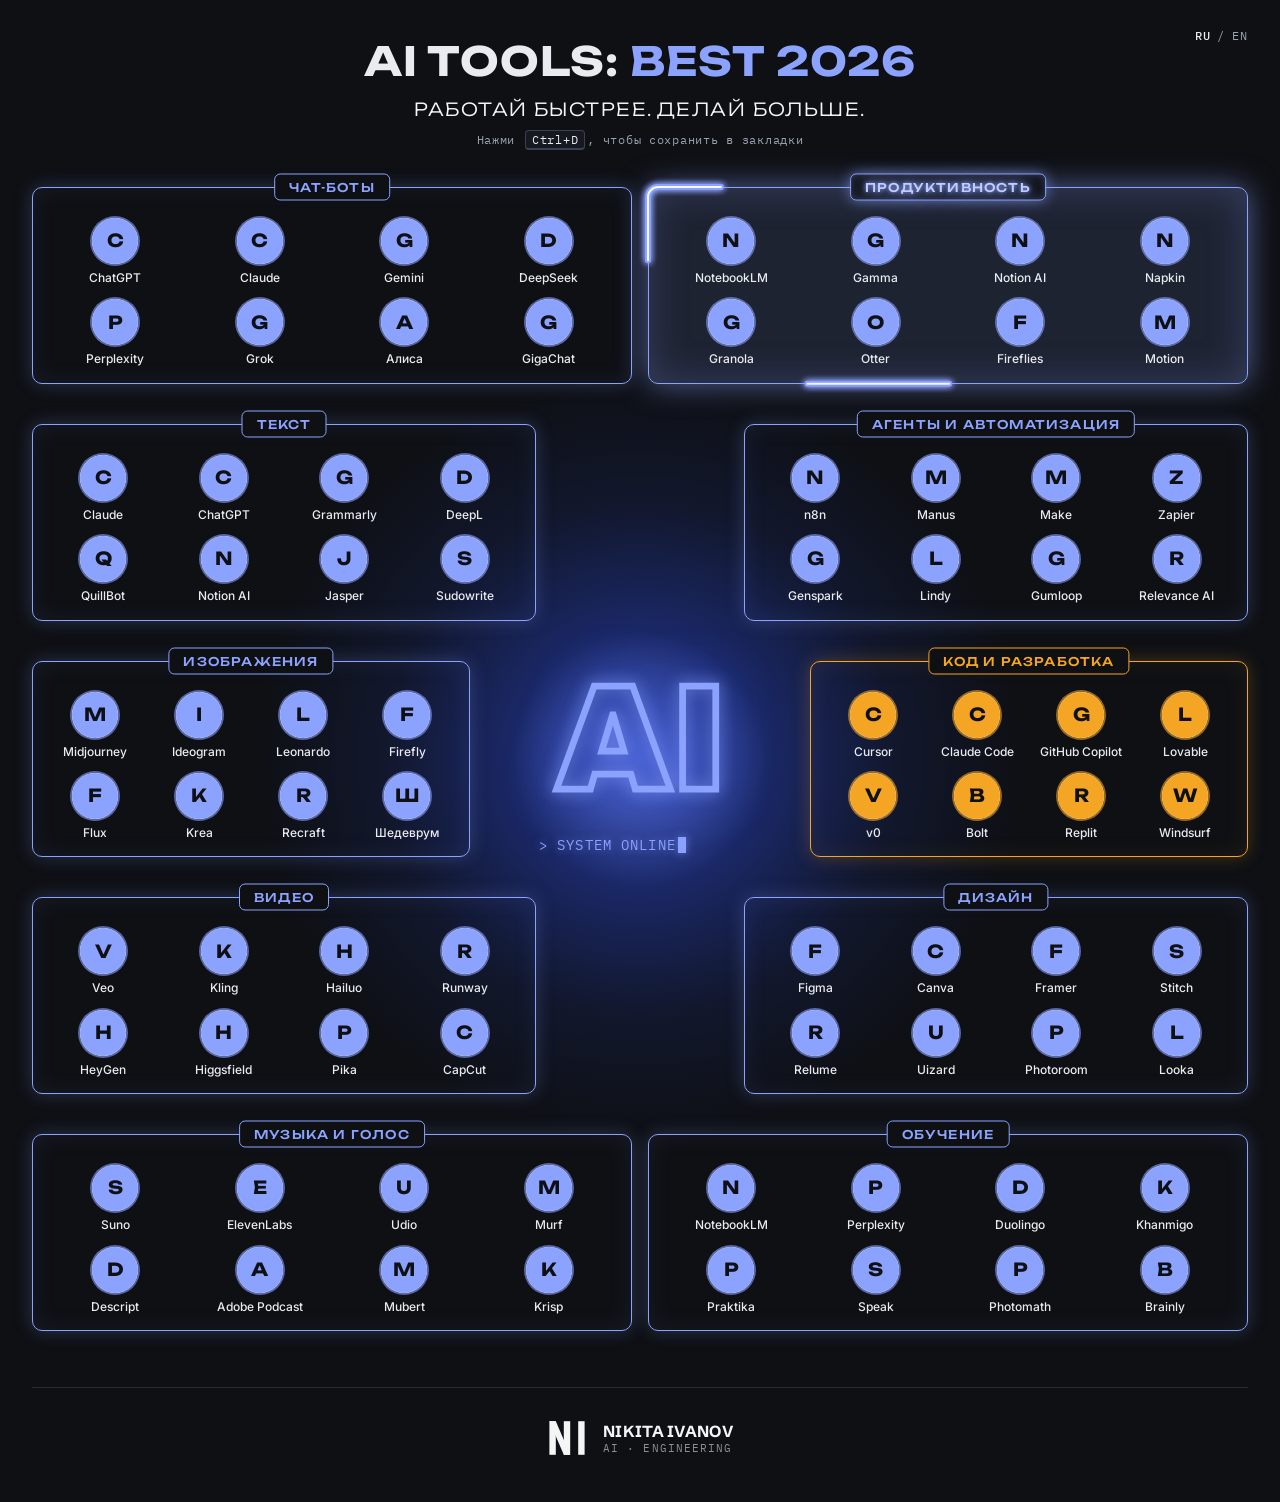
==== index.html @ adac9da3 "first commit" ====
<!doctype html>
<!-- Сгенерировано scripts/build.mjs из tools.js — правки вносить туда, затем: node scripts/build.mjs -->
<html lang="ru">
<head>
  <meta charset="utf-8">
  <meta name="viewport" content="width=device-width, initial-scale=1, viewport-fit=cover">
  <title>AI Tools: Best 2026 — лучшие нейросети по категориям</title>
  <meta name="description" content="Работай быстрее. Делай больше. Лучшие ИИ-сервисы 2026 в 10 категориях — от чат-ботов до генерации видео и кода.">
  <meta name="robots" content="index, follow, max-image-preview:large">
  <meta name="author" content="Nikita Ivanov">
  <meta name="theme-color" content="#0E1014">
  <link rel="canonical" href="https://tools.nikitaivanov.dev/">
  <link rel="alternate" hreflang="ru" href="https://tools.nikitaivanov.dev/">
  <link rel="alternate" hreflang="en" href="https://tools.nikitaivanov.dev/en/">
  <link rel="alternate" hreflang="x-default" href="https://tools.nikitaivanov.dev/">

  <meta property="og:type" content="website">
  <meta property="og:site_name" content="AI Tools">
  <meta property="og:title" content="AI Tools: Best 2026 — лучшие нейросети по категориям">
  <meta property="og:description" content="Работай быстрее. Делай больше. Лучшие ИИ-сервисы 2026 в 10 категориях — от чат-ботов до генерации видео и кода.">
  <meta property="og:url" content="https://tools.nikitaivanov.dev/">
  <meta property="og:locale" content="ru_RU">
  <meta property="og:locale:alternate" content="en_US">
  <meta property="og:image" content="https://tools.nikitaivanov.dev/assets/og-ru.png">
  <meta property="og:image:secure_url" content="https://tools.nikitaivanov.dev/assets/og-ru.png">
  <meta property="og:image:type" content="image/png">
  <meta property="og:image:width" content="1200">
  <meta property="og:image:height" content="630">
  <meta property="og:image:alt" content="AI TOOLS: BEST 2026 — работай быстрее, делай больше">
  <meta name="twitter:card" content="summary_large_image">
  <meta name="twitter:title" content="AI Tools: Best 2026 — лучшие нейросети по категориям">
  <meta name="twitter:description" content="Работай быстрее. Делай больше. Лучшие ИИ-сервисы 2026 в 10 категориях — от чат-ботов до генерации видео и кода.">
  <meta name="twitter:image" content="https://tools.nikitaivanov.dev/assets/og-ru.png">
  <meta name="twitter:image:alt" content="AI TOOLS: BEST 2026 — работай быстрее, делай больше">

  <link rel="icon" href="favicon.ico" sizes="48x48">
  <link rel="icon" type="image/svg+xml" href="assets/favicon-32.svg">
  <link rel="icon" type="image/png" sizes="120x120" href="assets/icon-120.png">
  <link rel="apple-touch-icon" href="assets/apple-touch-icon.png">
  <link rel="preconnect" href="https://fonts.googleapis.com">
  <link rel="preconnect" href="https://fonts.gstatic.com" crossorigin>
  <link rel="preconnect" href="https://www.google.com">
  <link rel="stylesheet" href="https://fonts.googleapis.com/css2?family=Archivo+Black&family=Unbounded:wght@300;500;700&family=Inter:wght@400;500;600&family=IBM+Plex+Mono:wght@400;500&family=Schibsted+Grotesk:wght@700&display=swap">
  <link rel="stylesheet" href="styles.css">
  <script type="application/ld+json">{"@context":"https://schema.org","@graph":[{"@type":"WebSite","@id":"https://tools.nikitaivanov.dev/#website","url":"https://tools.nikitaivanov.dev/","name":"AI Tools: Best 2026","inLanguage":["ru","en"],"author":{"@type":"Person","name":"Nikita Ivanov","jobTitle":"AI Engineering"}},{"@type":"CollectionPage","@id":"https://tools.nikitaivanov.dev/#page","url":"https://tools.nikitaivanov.dev/","name":"AI Tools: Best 2026 — лучшие нейросети по категориям","description":"Работай быстрее. Делай больше. Лучшие ИИ-сервисы 2026 в 10 категориях — от чат-ботов до генерации видео и кода.","inLanguage":"ru","isPartOf":{"@id":"https://tools.nikitaivanov.dev/#website"},"author":{"@type":"Person","name":"Nikita Ivanov","jobTitle":"AI Engineering"},"dateModified":"2026-10-23","image":"https://tools.nikitaivanov.dev/assets/og-ru.png","mainEntity":{"@type":"ItemList","numberOfItems":80,"itemListElement":[{"@type":"ListItem","position":1,"name":"ChatGPT","url":"https://chatgpt.com","description":"Чат-боты: Универсальный ассистент OpenAI"},{"@type":"ListItem","position":2,"name":"Claude","url":"https://claude.ai","description":"Чат-боты: Ассистент Anthropic для текста и кода"},{"@type":"ListItem","position":3,"name":"Gemini","url":"https://gemini.google.com","description":"Чат-боты: Ассистент Google"},{"@type":"ListItem","position":4,"name":"DeepSeek","url":"https://chat.deepseek.com","description":"Чат-боты: Бесплатная модель с рассуждениями"},{"@type":"ListItem","position":5,"name":"Perplexity","url":"https://www.perplexity.ai","description":"Чат-боты: Поиск с ответами и источниками"},{"@type":"ListItem","position":6,"name":"Grok","url":"https://grok.com","description":"Чат-боты: Ассистент xAI"},{"@type":"ListItem","position":7,"name":"Алиса","url":"https://alice.yandex.ru","description":"Чат-боты: Ассистент Яндекса"},{"@type":"ListItem","position":8,"name":"GigaChat","url":"https://giga.chat","description":"Чат-боты: Ассистент Сбера"},{"@type":"ListItem","position":9,"name":"Claude","url":"https://claude.ai","description":"Текст: Длинные тексты и редактура"},{"@type":"ListItem","position":10,"name":"ChatGPT","url":"https://chatgpt.com","description":"Текст: Черновики, письма, идеи"},{"@type":"ListItem","position":11,"name":"Grammarly","url":"https://www.grammarly.com","description":"Текст: Проверка английского текста"},{"@type":"ListItem","position":12,"name":"DeepL","url":"https://www.deepl.com","description":"Текст: Точный перевод и редактор"},{"@type":"ListItem","position":13,"name":"QuillBot","url":"https://quillbot.com","description":"Текст: Перефразирование и пересказ"},{"@type":"ListItem","position":14,"name":"Notion AI","url":"https://www.notion.com","description":"Текст: ИИ внутри заметок и баз знаний"},{"@type":"ListItem","position":15,"name":"Jasper","url":"https://www.jasper.ai","description":"Текст: Маркетинговые тексты в голосе бренда"},{"@type":"ListItem","position":16,"name":"Sudowrite","url":"https://www.sudowrite.com","description":"Текст: Помощник для художественной прозы"},{"@type":"ListItem","position":17,"name":"Midjourney","url":"https://www.midjourney.com","description":"Изображения: Художественная генерация изображений"},{"@type":"ListItem","position":18,"name":"Ideogram","url":"https://ideogram.ai","description":"Изображения: Картинки с аккуратным текстом"},{"@type":"ListItem","position":19,"name":"Leonardo","url":"https://leonardo.ai","description":"Изображения: Арт и игровые ассеты"},{"@type":"ListItem","position":20,"name":"Firefly","url":"https://firefly.adobe.com","description":"Изображения: Генерация от Adobe"},{"@type":"ListItem","position":21,"name":"Flux","url":"https://bfl.ai","description":"Изображения: Модели Black Forest Labs"},{"@type":"ListItem","position":22,"name":"Krea","url":"https://www.krea.ai","description":"Изображения: Генерация в реальном времени"},{"@type":"ListItem","position":23,"name":"Recraft","url":"https://www.recraft.ai","description":"Изображения: Векторы, иконки, иллюстрации"},{"@type":"ListItem","position":24,"name":"Шедеврум","url":"https://shedevrum.ai","description":"Изображения: Картинки и видео от Яндекса"},{"@type":"ListItem","position":25,"name":"Veo","url":"https://labs.google/flow","description":"Видео: Видео со звуком от Google"},{"@type":"ListItem","position":26,"name":"Kling","url":"https://klingai.com","description":"Видео: Реалистичное видео"},{"@type":"ListItem","position":27,"name":"Hailuo","url":"https://hailuoai.video","description":"Видео: Видео по тексту и фото от MiniMax"},{"@type":"ListItem","position":28,"name":"Runway","url":"https://runwayml.com","description":"Видео: Генерация и монтаж видео"},{"@type":"ListItem","position":29,"name":"HeyGen","url":"https://www.heygen.com","description":"Видео: Видео с цифровыми аватарами"},{"@type":"ListItem","position":30,"name":"Higgsfield","url":"https://higgsfield.ai","description":"Видео: Кинематографичное видео с эффектами камеры"},{"@type":"ListItem","position":31,"name":"Pika","url":"https://pika.art","description":"Видео: Короткие ролики и эффекты"},{"@type":"ListItem","position":32,"name":"CapCut","url":"https://www.capcut.com","description":"Видео: Монтаж для соцсетей с ИИ"},{"@type":"ListItem","position":33,"name":"Suno","url":"https://suno.com","description":"Музыка и голос: Песни по описанию"},{"@type":"ListItem","position":34,"name":"ElevenLabs","url":"https://elevenlabs.io","description":"Музыка и голос: Синтез и клонирование голоса"},{"@type":"ListItem","position":35,"name":"Udio","url":"https://www.udio.com","description":"Музыка и голос: Генерация музыки"},{"@type":"ListItem","position":36,"name":"Murf","url":"https://murf.ai","description":"Музыка и голос: Озвучка текста студийными голосами"},{"@type":"ListItem","position":37,"name":"Descript","url":"https://www.descript.com","description":"Музыка и голос: Монтаж подкастов через текст"},{"@type":"ListItem","position":38,"name":"Adobe Podcast","url":"https://podcast.adobe.com","description":"Музыка и голос: Студийный звук из любой записи"},{"@type":"ListItem","position":39,"name":"Mubert","url":"https://mubert.com","description":"Музыка и голос: Фоновая музыка без авторских прав"},{"@type":"ListItem","position":40,"name":"Krisp","url":"https://krisp.ai","description":"Музыка и голос: Шумоподавление на созвонах"},{"@type":"ListItem","position":41,"name":"NotebookLM","url":"https://notebooklm.google.com","description":"Продуктивность: Конспекты и подкасты по документам"},{"@type":"ListItem","position":42,"name":"Gamma","url":"https://gamma.app","description":"Продуктивность: Презентации за минуту"},{"@type":"ListItem","position":43,"name":"Notion AI","url":"https://www.notion.com","description":"Продуктивность: Заметки, задачи и базы знаний"},{"@type":"ListItem","position":44,"name":"Napkin","url":"https://www.napkin.ai","description":"Продуктивность: Схемы и инфографика из текста"},{"@type":"ListItem","position":45,"name":"Granola","url":"https://www.granola.ai","description":"Продуктивность: Умные заметки со встреч"},{"@type":"ListItem","position":46,"name":"Otter","url":"https://otter.ai","description":"Продуктивность: Расшифровка встреч"},{"@type":"ListItem","position":47,"name":"Fireflies","url":"https://fireflies.ai","description":"Продуктивность: Протоколы созвонов"},{"@type":"ListItem","position":48,"name":"Motion","url":"https://www.usemotion.com","description":"Продуктивность: Планировщик задач и календаря"},{"@type":"ListItem","position":49,"name":"n8n","url":"https://n8n.io","description":"Агенты и автоматизация: Автоматизации и ИИ-агенты"},{"@type":"ListItem","position":50,"name":"Manus","url":"https://manus.im","description":"Агенты и автоматизация: Автономный агент для задач"},{"@type":"ListItem","position":51,"name":"Make","url":"https://www.make.com","description":"Агенты и автоматизация: Визуальные сценарии интеграций"},{"@type":"ListItem","position":52,"name":"Zapier","url":"https://zapier.com","description":"Агенты и автоматизация: Связка тысяч сервисов"},{"@type":"ListItem","position":53,"name":"Genspark","url":"https://www.genspark.ai","description":"Агенты и автоматизация: Агент для поиска и документов"},{"@type":"ListItem","position":54,"name":"Lindy","url":"https://www.lindy.ai","description":"Агенты и автоматизация: ИИ-сотрудники для рутины"},{"@type":"ListItem","position":55,"name":"Gumloop","url":"https://www.gumloop.com","description":"Агенты и автоматизация: Конструктор ИИ-процессов"},{"@type":"ListItem","position":56,"name":"Relevance AI","url":"https://relevanceai.com","description":"Агенты и автоматизация: Команда агентов без кода"},{"@type":"ListItem","position":57,"name":"Cursor","url":"https://cursor.com","description":"Код и разработка: Редактор кода с ИИ"},{"@type":"ListItem","position":58,"name":"Claude Code","url":"https://www.claude.com/product/claude-code","description":"Код и разработка: Агент для кода в терминале"},{"@type":"ListItem","position":59,"name":"GitHub Copilot","url":"https://github.com/features/copilot","description":"Код и разработка: Автодополнение и агент в IDE"},{"@type":"ListItem","position":60,"name":"Lovable","url":"https://lovable.dev","description":"Код и разработка: Приложения по описанию"},{"@type":"ListItem","position":61,"name":"v0","url":"https://v0.app","description":"Код и разработка: Интерфейсы и сайты по промпту"},{"@type":"ListItem","position":62,"name":"Bolt","url":"https://bolt.new","description":"Код и разработка: Веб-приложения в браузере"},{"@type":"ListItem","position":63,"name":"Replit","url":"https://replit.com","description":"Код и разработка: Код и деплой в облаке"},{"@type":"ListItem","position":64,"name":"Windsurf","url":"https://windsurf.com","description":"Код и разработка: ИИ-среда разработки"},{"@type":"ListItem","position":65,"name":"Figma","url":"https://www.figma.com","description":"Дизайн: Интерфейсы с ИИ-функциями"},{"@type":"ListItem","position":66,"name":"Canva","url":"https://www.canva.com","description":"Дизайн: Дизайн для всех с ИИ"},{"@type":"ListItem","position":67,"name":"Framer","url":"https://www.framer.com","description":"Дизайн: Сайты без кода"},{"@type":"ListItem","position":68,"name":"Stitch","url":"https://stitch.withgoogle.com","description":"Дизайн: Макеты интерфейсов от Google"},{"@type":"ListItem","position":69,"name":"Relume","url":"https://www.relume.io","description":"Дизайн: Структура и вайрфреймы сайта"},{"@type":"ListItem","position":70,"name":"Uizard","url":"https://uizard.io","description":"Дизайн: Прототипы из эскизов"},{"@type":"ListItem","position":71,"name":"Photoroom","url":"https://www.photoroom.com","description":"Дизайн: Удаление фона и фото товаров"},{"@type":"ListItem","position":72,"name":"Looka","url":"https://looka.com","description":"Дизайн: Логотип и брендинг"},{"@type":"ListItem","position":73,"name":"NotebookLM","url":"https://notebooklm.google.com","description":"Обучение: Учись по своим материалам"},{"@type":"ListItem","position":74,"name":"Perplexity","url":"https://www.perplexity.ai","description":"Обучение: Разобраться в теме с источниками"},{"@type":"ListItem","position":75,"name":"Duolingo","url":"https://www.duolingo.com","description":"Обучение: Языки с ИИ-диалогами"},{"@type":"ListItem","position":76,"name":"Khanmigo","url":"https://www.khanmigo.ai","description":"Обучение: ИИ-репетитор Khan Academy"},{"@type":"ListItem","position":77,"name":"Praktika","url":"https://praktika.ai","description":"Обучение: Английский с ИИ-аватаром"},{"@type":"ListItem","position":78,"name":"Speak","url":"https://www.speak.com","description":"Обучение: Разговорная практика языка"},{"@type":"ListItem","position":79,"name":"Photomath","url":"https://photomath.com","description":"Обучение: Решение задач по фото"},{"@type":"ListItem","position":80,"name":"Brainly","url":"https://brainly.com","description":"Обучение: Помощь с домашними заданиями"}]}}]}</script>
</head>
<body>
  <div class="page">
    <nav class="lang" aria-label="Language"><a aria-current="true">RU</a><span aria-hidden="true">/</span><a href="en/" hreflang="en" lang="en">EN</a></nav>

    <header class="header">
      <h1>AI TOOLS: <span class="acc">BEST 2026</span></h1>
      <p class="tagline">Работай быстрее. Делай больше.</p>
      <p class="bookmark">Нажми <kbd id="bm-key">⌘D</kbd>, чтобы сохранить в закладки</p>
    </header>

    <main class="layout" id="layout">
      <section class="sec l" data-row="1" style="grid-row:1" aria-labelledby="sec-chat">
        <h2 class="tab" id="sec-chat">Чат-боты</h2>
        <div class="band"><ul class="icons">
          <li><a class="tool" href="https://chatgpt.com" target="_blank" rel="noopener" data-desc="Универсальный ассистент OpenAI" data-free="базовая модель, лимиты на файлы и картинки" data-plan="Go" data-paid="от $8/мес · больше картинок, файлов и памяти">
            <span class="ico"><img src="https://www.google.com/s2/favicons?domain=chatgpt.com&amp;sz=128" alt="" width="28" height="28" referrerpolicy="no-referrer" data-logo="ok"></span>
            <span class="name">ChatGPT</span><span class="sr-only"> — Универсальный ассистент OpenAI. Бесплатно: базовая модель, лимиты на файлы и картинки. Go: от $8/мес · больше картинок, файлов и памяти</span>
          </a></li>
          <li><a class="tool" href="https://claude.ai" target="_blank" rel="noopener" data-desc="Ассистент Anthropic для текста и кода" data-free="лимит сообщений, обновляется каждые 5 часов" data-plan="Pro" data-paid="от $20/мес · в 5+ раз больше сообщений">
            <span class="ico"><img src="https://www.google.com/s2/favicons?domain=claude.ai&amp;sz=128" alt="" width="28" height="28" referrerpolicy="no-referrer" data-logo="ok"></span>
            <span class="name">Claude</span><span class="sr-only"> — Ассистент Anthropic для текста и кода. Бесплатно: лимит сообщений, обновляется каждые 5 часов. Pro: от $20/мес · в 5+ раз больше сообщений</span>
          </a></li>
          <li><a class="tool" href="https://gemini.google.com" target="_blank" rel="noopener" data-desc="Ассистент Google" data-free="базовый лимит, обновляется каждые 5 часов" data-plan="Google AI Plus" data-paid="от $4.99/мес · в 2 раза больше лимитов, генерация видео">
            <span class="ico"><img src="https://www.google.com/s2/favicons?domain=gemini.google.com&amp;sz=128" alt="" width="28" height="28" referrerpolicy="no-referrer" data-logo="ok"></span>
            <span class="name">Gemini</span><span class="sr-only"> — Ассистент Google. Бесплатно: базовый лимит, обновляется каждые 5 часов. Google AI Plus: от $4.99/мес · в 2 раза больше лимитов, генерация видео</span>
          </a></li>
          <li><a class="tool" href="https://chat.deepseek.com" target="_blank" rel="noopener" data-desc="Бесплатная модель с рассуждениями" data-free="без ограничений, в часы пик возможны задержки" data-plan="Платно" data-paid="подписки нет">
            <span class="ico"><img src="https://www.google.com/s2/favicons?domain=chat.deepseek.com&amp;sz=128" alt="" width="28" height="28" referrerpolicy="no-referrer" data-logo="ok"></span>
            <span class="name">DeepSeek</span><span class="sr-only"> — Бесплатная модель с рассуждениями. Бесплатно: без ограничений, в часы пик возможны задержки. Платно: подписки нет</span>
          </a></li>
          <li><a class="tool" href="https://www.perplexity.ai" target="_blank" rel="noopener" data-desc="Поиск с ответами и источниками" data-free="~3 Pro-поиска в день, обычный поиск без ограничений" data-plan="Pro" data-paid="от $20/мес · сотни Pro-поисков, Deep Research">
            <span class="ico"><img src="https://www.google.com/s2/favicons?domain=www.perplexity.ai&amp;sz=128" alt="" width="28" height="28" referrerpolicy="no-referrer" data-logo="ok"></span>
            <span class="name">Perplexity</span><span class="sr-only"> — Поиск с ответами и источниками. Бесплатно: ~3 Pro-поиска в день, обычный поиск без ограничений. Pro: от $20/мес · сотни Pro-поисков, Deep Research</span>
          </a></li>
          <li><a class="tool" href="https://grok.com" target="_blank" rel="noopener" data-desc="Ассистент xAI" data-free="ограниченное число запросов" data-plan="SuperGrok" data-paid="от $30/мес · все модели, картинки, голос">
            <span class="ico"><img src="https://www.google.com/s2/favicons?domain=grok.com&amp;sz=128" alt="" width="28" height="28" referrerpolicy="no-referrer" data-logo="ok"></span>
            <span class="name">Grok</span><span class="sr-only"> — Ассистент xAI. Бесплатно: ограниченное число запросов. SuperGrok: от $30/мес · все модели, картинки, голос</span>
          </a></li>
          <li><a class="tool" href="https://alice.yandex.ru" target="_blank" rel="noopener" data-desc="Ассистент Яндекса" data-free="чат, картинки и файлы с мягкими лимитами" data-plan="Алиса Плюс" data-paid="от 199 ₽/мес · опция к Яндекс Плюсу: картинки без водяных знаков, больше «Исследований»">
            <span class="ico"><img src="https://www.google.com/s2/favicons?domain=alice.yandex.ru&amp;sz=128" alt="" width="28" height="28" referrerpolicy="no-referrer" data-logo="ok"></span>
            <span class="name">Алиса</span><span class="sr-only"> — Ассистент Яндекса. Бесплатно: чат, картинки и файлы с мягкими лимитами. Алиса Плюс: от 199 ₽/мес · опция к Яндекс Плюсу: картинки без водяных знаков, больше «Исследований»</span>
          </a></li>
          <li><a class="tool" href="https://giga.chat" target="_blank" rel="noopener" data-desc="Ассистент Сбера" data-free="чат без подписки" data-plan="Платно" data-paid="подписки нет, платно только API">
            <span class="ico"><img src="https://www.google.com/s2/favicons?domain=giga.chat&amp;sz=128" alt="" width="28" height="28" referrerpolicy="no-referrer" data-logo="ok"></span>
            <span class="name">GigaChat</span><span class="sr-only"> — Ассистент Сбера. Бесплатно: чат без подписки. Платно: подписки нет, платно только API</span>
          </a></li>
        </ul></div>
      </section>
      <section class="sec l" data-row="2" style="grid-row:2" aria-labelledby="sec-writing">
        <h2 class="tab" id="sec-writing">Текст</h2>
        <div class="band"><ul class="icons">
          <li><a class="tool" href="https://claude.ai" target="_blank" rel="noopener" data-desc="Длинные тексты и редактура" data-free="лимит сообщений, обновляется каждые 5 часов" data-plan="Pro" data-paid="от $20/мес · в 5+ раз больше сообщений">
            <span class="ico"><img src="https://www.google.com/s2/favicons?domain=claude.ai&amp;sz=128" alt="" width="28" height="28" referrerpolicy="no-referrer" data-logo="ok"></span>
            <span class="name">Claude</span><span class="sr-only"> — Длинные тексты и редактура. Бесплатно: лимит сообщений, обновляется каждые 5 часов. Pro: от $20/мес · в 5+ раз больше сообщений</span>
          </a></li>
          <li><a class="tool" href="https://chatgpt.com" target="_blank" rel="noopener" data-desc="Черновики, письма, идеи" data-free="базовая модель, лимиты на файлы и картинки" data-plan="Go" data-paid="от $8/мес · больше картинок, файлов и памяти">
            <span class="ico"><img src="https://www.google.com/s2/favicons?domain=chatgpt.com&amp;sz=128" alt="" width="28" height="28" referrerpolicy="no-referrer" data-logo="ok"></span>
            <span class="name">ChatGPT</span><span class="sr-only"> — Черновики, письма, идеи. Бесплатно: базовая модель, лимиты на файлы и картинки. Go: от $8/мес · больше картинок, файлов и памяти</span>
          </a></li>
          <li><a class="tool" href="https://www.grammarly.com" target="_blank" rel="noopener" data-desc="Проверка английского текста" data-free="проверка орфографии и грамматики, 100 ИИ-запросов в месяц" data-plan="Pro" data-paid="от $30/мес · 2 000 ИИ-запросов в месяц, переписывание, тон, плагиат">
            <span class="ico"><img src="https://www.google.com/s2/favicons?domain=www.grammarly.com&amp;sz=128" alt="" width="28" height="28" referrerpolicy="no-referrer" data-logo="ok"></span>
            <span class="name">Grammarly</span><span class="sr-only"> — Проверка английского текста. Бесплатно: проверка орфографии и грамматики, 100 ИИ-запросов в месяц. Pro: от $30/мес · 2 000 ИИ-запросов в месяц, переписывание, тон, плагиат</span>
          </a></li>
          <li><a class="tool" href="https://www.deepl.com" target="_blank" rel="noopener" data-desc="Точный перевод и редактор" data-free="50 000 символов в месяц и 1 файл в месяц" data-plan="Individual" data-paid="от €8.99/мес · 300 000 символов в месяц, 3 файла до 30 МБ">
            <span class="ico"><img src="https://www.google.com/s2/favicons?domain=www.deepl.com&amp;sz=128" alt="" width="28" height="28" referrerpolicy="no-referrer" data-logo="ok"></span>
            <span class="name">DeepL</span><span class="sr-only"> — Точный перевод и редактор. Бесплатно: 50 000 символов в месяц и 1 файл в месяц. Individual: от €8.99/мес · 300 000 символов в месяц, 3 файла до 30 МБ</span>
          </a></li>
          <li><a class="tool" href="https://quillbot.com" target="_blank" rel="noopener" data-desc="Перефразирование и пересказ" data-free="перефраз до 125 слов за раз, 2 режима" data-plan="Premium" data-paid="от $19.95/мес · перефраз без лимита слов, все режимы, проверка на плагиат">
            <span class="ico"><img src="https://www.google.com/s2/favicons?domain=quillbot.com&amp;sz=128" alt="" width="28" height="28" referrerpolicy="no-referrer" data-logo="ok"></span>
            <span class="name">QuillBot</span><span class="sr-only"> — Перефразирование и пересказ. Бесплатно: перефраз до 125 слов за раз, 2 режима. Premium: от $19.95/мес · перефраз без лимита слов, все режимы, проверка на плагиат</span>
          </a></li>
          <li><a class="tool" href="https://www.notion.com" target="_blank" rel="noopener" data-desc="ИИ внутри заметок и баз знаний" data-free="ограниченная пробная версия Notion AI" data-plan="Business" data-paid="от $24/мес · полный Notion AI: агент, заметки встреч, поиск">
            <span class="ico"><img src="https://www.google.com/s2/favicons?domain=www.notion.com&amp;sz=128" alt="" width="28" height="28" referrerpolicy="no-referrer" data-logo="ok"></span>
            <span class="name">Notion AI</span><span class="sr-only"> — ИИ внутри заметок и баз знаний. Бесплатно: ограниченная пробная версия Notion AI. Business: от $24/мес · полный Notion AI: агент, заметки встреч, поиск</span>
          </a></li>
          <li><a class="tool" href="https://www.jasper.ai" target="_blank" rel="noopener" data-desc="Маркетинговые тексты в голосе бренда" data-free="пробный период 7 дней" data-plan="Pro" data-paid="от $69/мес · 1 место, 2 голоса бренда, 3 аудитории">
            <span class="ico"><img src="https://www.google.com/s2/favicons?domain=www.jasper.ai&amp;sz=128" alt="" width="28" height="28" referrerpolicy="no-referrer" data-logo="ok"></span>
            <span class="name">Jasper</span><span class="sr-only"> — Маркетинговые тексты в голосе бренда. Бесплатно: пробный период 7 дней. Pro: от $69/мес · 1 место, 2 голоса бренда, 3 аудитории</span>
          </a></li>
          <li><a class="tool" href="https://www.sudowrite.com" target="_blank" rel="noopener" data-desc="Помощник для художественной прозы" data-free="пробный период с ограниченными кредитами, без карты" data-plan="Hobby &amp; Student" data-paid="от $19/мес · 225 000 кредитов в месяц">
            <span class="ico"><img src="https://www.google.com/s2/favicons?domain=www.sudowrite.com&amp;sz=128" alt="" width="28" height="28" referrerpolicy="no-referrer" data-logo="ok"></span>
            <span class="name">Sudowrite</span><span class="sr-only"> — Помощник для художественной прозы. Бесплатно: пробный период с ограниченными кредитами, без карты. Hobby &amp; Student: от $19/мес · 225 000 кредитов в месяц</span>
          </a></li>
        </ul></div>
      </section>
      <section class="sec l" data-row="3" style="grid-row:3" aria-labelledby="sec-images">
        <h2 class="tab" id="sec-images">Изображения</h2>
        <div class="band"><ul class="icons">
          <li><a class="tool" href="https://www.midjourney.com" target="_blank" rel="noopener" data-desc="Художественная генерация изображений" data-free="нет" data-plan="Basic" data-paid="от $10/мес · ~3,3 часа быстрой генерации (~200 картинок) в месяц">
            <span class="ico"><img src="https://www.google.com/s2/favicons?domain=www.midjourney.com&amp;sz=128" alt="" width="28" height="28" referrerpolicy="no-referrer" data-logo="ok"></span>
            <span class="name">Midjourney</span><span class="sr-only"> — Художественная генерация изображений. Бесплатно: нет. Basic: от $10/мес · ~3,3 часа быстрой генерации (~200 картинок) в месяц</span>
          </a></li>
          <li><a class="tool" href="https://ideogram.ai" target="_blank" rel="noopener" data-desc="Картинки с аккуратным текстом" data-free="10 медленных кредитов в неделю, картинки публичные" data-plan="Plus" data-paid="от $20/мес · 1 000 приоритетных кредитов в месяц">
            <span class="ico"><img src="https://www.google.com/s2/favicons?domain=ideogram.ai&amp;sz=128" alt="" width="28" height="28" referrerpolicy="no-referrer" data-logo="ok"></span>
            <span class="name">Ideogram</span><span class="sr-only"> — Картинки с аккуратным текстом. Бесплатно: 10 медленных кредитов в неделю, картинки публичные. Plus: от $20/мес · 1 000 приоритетных кредитов в месяц</span>
          </a></li>
          <li><a class="tool" href="https://leonardo.ai" target="_blank" rel="noopener" data-desc="Арт и игровые ассеты" data-free="150 токенов в день, без коммерческих прав" data-plan="Essential" data-paid="от $12/мес · 8 500 быстрых токенов в месяц, приватность">
            <span class="ico"><img src="https://www.google.com/s2/favicons?domain=leonardo.ai&amp;sz=128" alt="" width="28" height="28" referrerpolicy="no-referrer" data-logo="ok"></span>
            <span class="name">Leonardo</span><span class="sr-only"> — Арт и игровые ассеты. Бесплатно: 150 токенов в день, без коммерческих прав. Essential: от $12/мес · 8 500 быстрых токенов в месяц, приватность</span>
          </a></li>
          <li><a class="tool" href="https://firefly.adobe.com" target="_blank" rel="noopener" data-desc="Генерация от Adobe" data-free="ограниченные бесплатные генерации каждый день" data-plan="Firefly Standard" data-paid="от $9.99/мес · 2 000 генеративных кредитов в месяц">
            <span class="ico"><img src="https://www.google.com/s2/favicons?domain=firefly.adobe.com&amp;sz=128" alt="" width="28" height="28" referrerpolicy="no-referrer" data-logo="ok"></span>
            <span class="name">Firefly</span><span class="sr-only"> — Генерация от Adobe. Бесплатно: ограниченные бесплатные генерации каждый день. Firefly Standard: от $9.99/мес · 2 000 генеративных кредитов в месяц</span>
          </a></li>
          <li><a class="tool" href="https://bfl.ai" target="_blank" rel="noopener" data-desc="Модели Black Forest Labs" data-free="нет, бесплатных кредитов не заявлено" data-plan="Платно" data-paid="подписки нет, предоплата кредитами: 1 кредит = $0.01">
            <span class="ico"><img src="https://www.google.com/s2/favicons?domain=bfl.ai&amp;sz=128" alt="" width="28" height="28" referrerpolicy="no-referrer" data-logo="ok"></span>
            <span class="name">Flux</span><span class="sr-only"> — Модели Black Forest Labs. Бесплатно: нет, бесплатных кредитов не заявлено. Платно: подписки нет, предоплата кредитами: 1 кредит = $0.01</span>
          </a></li>
          <li><a class="tool" href="https://www.krea.ai" target="_blank" rel="noopener" data-desc="Генерация в реальном времени" data-free="100 вычислительных единиц в день" data-plan="Basic" data-paid="от $9/мес · 5 000 вычислительных единиц в месяц">
            <span class="ico"><img src="https://www.google.com/s2/favicons?domain=www.krea.ai&amp;sz=128" alt="" width="28" height="28" referrerpolicy="no-referrer" data-logo="ok"></span>
            <span class="name">Krea</span><span class="sr-only"> — Генерация в реальном времени. Бесплатно: 100 вычислительных единиц в день. Basic: от $9/мес · 5 000 вычислительных единиц в месяц</span>
          </a></li>
          <li><a class="tool" href="https://www.recraft.ai" target="_blank" rel="noopener" data-desc="Векторы, иконки, иллюстрации" data-free="ограниченные кредиты в день, картинки публичные" data-plan="Basic" data-paid="от $12/мес · 1 000 кредитов в месяц, коммерческие права">
            <span class="ico"><img src="https://www.google.com/s2/favicons?domain=www.recraft.ai&amp;sz=128" alt="" width="28" height="28" referrerpolicy="no-referrer" data-logo="ok"></span>
            <span class="name">Recraft</span><span class="sr-only"> — Векторы, иконки, иллюстрации. Бесплатно: ограниченные кредиты в день, картинки публичные. Basic: от $12/мес · 1 000 кредитов в месяц, коммерческие права</span>
          </a></li>
          <li><a class="tool" href="https://shedevrum.ai" target="_blank" rel="noopener" data-desc="Картинки и видео от Яндекса" data-free="генерации без оплаты, 2 варианта за запрос, с водяным знаком" data-plan="Шедеврум Про" data-paid="от 100 ₽/мес · при Яндекс Плюсе: 6 вариантов, 4K, без водяного знака">
            <span class="ico"><img src="https://www.google.com/s2/favicons?domain=shedevrum.ai&amp;sz=128" alt="" width="28" height="28" referrerpolicy="no-referrer" data-logo="ok"></span>
            <span class="name">Шедеврум</span><span class="sr-only"> — Картинки и видео от Яндекса. Бесплатно: генерации без оплаты, 2 варианта за запрос, с водяным знаком. Шедеврум Про: от 100 ₽/мес · при Яндекс Плюсе: 6 вариантов, 4K, без водяного знака</span>
          </a></li>
        </ul></div>
      </section>
      <section class="sec l" data-row="4" style="grid-row:4" aria-labelledby="sec-video">
        <h2 class="tab" id="sec-video">Видео</h2>
        <div class="band"><ul class="icons">
          <li><a class="tool" href="https://labs.google/flow" target="_blank" rel="noopener" data-desc="Видео со звуком от Google" data-free="50 кредитов Flow в день, не копятся" data-plan="Google AI Pro" data-paid="от $19.99/мес · 1 000 кредитов Flow в месяц">
            <span class="ico"><img src="https://www.google.com/s2/favicons?domain=labs.google&amp;sz=128" alt="" width="28" height="28" referrerpolicy="no-referrer" data-logo="ok"></span>
            <span class="name">Veo</span><span class="sr-only"> — Видео со звуком от Google. Бесплатно: 50 кредитов Flow в день, не копятся. Google AI Pro: от $19.99/мес · 1 000 кредитов Flow в месяц</span>
          </a></li>
          <li><a class="tool" href="https://klingai.com" target="_blank" rel="noopener" data-desc="Реалистичное видео" data-free="66 кредитов в день, с водяным знаком" data-plan="Standard" data-paid="от $10/мес · 660 кредитов в месяц">
            <span class="ico"><img src="https://www.google.com/s2/favicons?domain=klingai.com&amp;sz=128" alt="" width="28" height="28" referrerpolicy="no-referrer" data-logo="ok"></span>
            <span class="name">Kling</span><span class="sr-only"> — Реалистичное видео. Бесплатно: 66 кредитов в день, с водяным знаком. Standard: от $10/мес · 660 кредитов в месяц</span>
          </a></li>
          <li><a class="tool" href="https://hailuoai.video" target="_blank" rel="noopener" data-desc="Видео по тексту и фото от MiniMax" data-free="стартовые кредиты, видео с водяным знаком" data-plan="Standard" data-paid="от $14.99/мес · 1 000 кредитов в месяц, без водяного знака">
            <span class="ico"><img src="https://www.google.com/s2/favicons?domain=hailuoai.video&amp;sz=128" alt="" width="28" height="28" referrerpolicy="no-referrer" data-logo="ok"></span>
            <span class="name">Hailuo</span><span class="sr-only"> — Видео по тексту и фото от MiniMax. Бесплатно: стартовые кредиты, видео с водяным знаком. Standard: от $14.99/мес · 1 000 кредитов в месяц, без водяного знака</span>
          </a></li>
          <li><a class="tool" href="https://runwayml.com" target="_blank" rel="noopener" data-desc="Генерация и монтаж видео" data-free="125 кредитов единоразово" data-plan="Standard" data-paid="от $15/мес · 625 кредитов в месяц">
            <span class="ico"><img src="https://www.google.com/s2/favicons?domain=runwayml.com&amp;sz=128" alt="" width="28" height="28" referrerpolicy="no-referrer" data-logo="ok"></span>
            <span class="name">Runway</span><span class="sr-only"> — Генерация и монтаж видео. Бесплатно: 125 кредитов единоразово. Standard: от $15/мес · 625 кредитов в месяц</span>
          </a></li>
          <li><a class="tool" href="https://www.heygen.com" target="_blank" rel="noopener" data-desc="Видео с цифровыми аватарами" data-free="3 видео в месяц до 1 минуты, с водяным знаком" data-plan="Creator" data-paid="от $29/мес · 600 кредитов в месяц">
            <span class="ico"><img src="https://www.google.com/s2/favicons?domain=www.heygen.com&amp;sz=128" alt="" width="28" height="28" referrerpolicy="no-referrer" data-logo="ok"></span>
            <span class="name">HeyGen</span><span class="sr-only"> — Видео с цифровыми аватарами. Бесплатно: 3 видео в месяц до 1 минуты, с водяным знаком. Creator: от $29/мес · 600 кредитов в месяц</span>
          </a></li>
          <li><a class="tool" href="https://higgsfield.ai" target="_blank" rel="noopener" data-desc="Кинематографичное видео с эффектами камеры" data-free="только знакомство с интерфейсом, без кредитов" data-plan="Starter" data-paid="от $19/мес · 270 кредитов в месяц, коммерческое использование">
            <span class="ico"><img src="https://www.google.com/s2/favicons?domain=higgsfield.ai&amp;sz=128" alt="" width="28" height="28" referrerpolicy="no-referrer" data-logo="ok"></span>
            <span class="name">Higgsfield</span><span class="sr-only"> — Кинематографичное видео с эффектами камеры. Бесплатно: только знакомство с интерфейсом, без кредитов. Starter: от $19/мес · 270 кредитов в месяц, коммерческое использование</span>
          </a></li>
          <li><a class="tool" href="https://pika.art" target="_blank" rel="noopener" data-desc="Короткие ролики и эффекты" data-free="0 кредитов, только покупка пакетов" data-plan="Starter" data-paid="от $10/мес · 900 кредитов в месяц">
            <span class="ico"><img src="https://www.google.com/s2/favicons?domain=pika.art&amp;sz=128" alt="" width="28" height="28" referrerpolicy="no-referrer" data-logo="ok"></span>
            <span class="name">Pika</span><span class="sr-only"> — Короткие ролики и эффекты. Бесплатно: 0 кредитов, только покупка пакетов. Starter: от $10/мес · 900 кредитов в месяц</span>
          </a></li>
          <li><a class="tool" href="https://www.capcut.com" target="_blank" rel="noopener" data-desc="Монтаж для соцсетей с ИИ" data-free="базовый монтаж и бесплатные шаблоны" data-plan="Pro" data-paid="от €19.99/мес · 1 200 ИИ-кредитов в месяц, 1 ТБ облака">
            <span class="ico"><img src="https://www.google.com/s2/favicons?domain=www.capcut.com&amp;sz=128" alt="" width="28" height="28" referrerpolicy="no-referrer" data-logo="ok"></span>
            <span class="name">CapCut</span><span class="sr-only"> — Монтаж для соцсетей с ИИ. Бесплатно: базовый монтаж и бесплатные шаблоны. Pro: от €19.99/мес · 1 200 ИИ-кредитов в месяц, 1 ТБ облака</span>
          </a></li>
        </ul></div>
      </section>
      <section class="sec l" data-row="5" style="grid-row:5" aria-labelledby="sec-audio">
        <h2 class="tab" id="sec-audio">Музыка и голос</h2>
        <div class="band"><ul class="icons">
          <li><a class="tool" href="https://suno.com" target="_blank" rel="noopener" data-desc="Песни по описанию" data-free="50 кредитов в день (~10 песен), без коммерции" data-plan="Pro" data-paid="от $10/мес · 2 500 кредитов в месяц (~500 песен)">
            <span class="ico"><img src="https://www.google.com/s2/favicons?domain=suno.com&amp;sz=128" alt="" width="28" height="28" referrerpolicy="no-referrer" data-logo="ok"></span>
            <span class="name">Suno</span><span class="sr-only"> — Песни по описанию. Бесплатно: 50 кредитов в день (~10 песен), без коммерции. Pro: от $10/мес · 2 500 кредитов в месяц (~500 песен)</span>
          </a></li>
          <li><a class="tool" href="https://elevenlabs.io" target="_blank" rel="noopener" data-desc="Синтез и клонирование голоса" data-free="10 000 кредитов в месяц (~10 мин речи)" data-plan="Starter" data-paid="от $6/мес · 30 000 кредитов в месяц, коммерческая лицензия">
            <span class="ico"><img src="https://www.google.com/s2/favicons?domain=elevenlabs.io&amp;sz=128" alt="" width="28" height="28" referrerpolicy="no-referrer" data-logo="ok"></span>
            <span class="name">ElevenLabs</span><span class="sr-only"> — Синтез и клонирование голоса. Бесплатно: 10 000 кредитов в месяц (~10 мин речи). Starter: от $6/мес · 30 000 кредитов в месяц, коммерческая лицензия</span>
          </a></li>
          <li><a class="tool" href="https://www.udio.com" target="_blank" rel="noopener" data-desc="Генерация музыки" data-free="10 кредитов в день" data-plan="Standard" data-paid="от $10/мес · 2 400 кредитов в месяц">
            <span class="ico"><img src="https://www.google.com/s2/favicons?domain=www.udio.com&amp;sz=128" alt="" width="28" height="28" referrerpolicy="no-referrer" data-logo="ok"></span>
            <span class="name">Udio</span><span class="sr-only"> — Генерация музыки. Бесплатно: 10 кредитов в день. Standard: от $10/мес · 2 400 кредитов в месяц</span>
          </a></li>
          <li><a class="tool" href="https://murf.ai" target="_blank" rel="noopener" data-desc="Озвучка текста студийными голосами" data-free="10 минут генерации, без скачивания" data-plan="Creator" data-paid="от $29/мес · ~2 часа озвучки в месяц, коммерческие права">
            <span class="ico"><img src="https://www.google.com/s2/favicons?domain=murf.ai&amp;sz=128" alt="" width="28" height="28" referrerpolicy="no-referrer" data-logo="ok"></span>
            <span class="name">Murf</span><span class="sr-only"> — Озвучка текста студийными голосами. Бесплатно: 10 минут генерации, без скачивания. Creator: от $29/мес · ~2 часа озвучки в месяц, коммерческие права</span>
          </a></li>
          <li><a class="tool" href="https://www.descript.com" target="_blank" rel="noopener" data-desc="Монтаж подкастов через текст" data-free="1 час медиа в месяц, 100 ИИ-кредитов разово" data-plan="Hobbyist" data-paid="от $24/мес · 10 часов медиа и 400 ИИ-кредитов в месяц">
            <span class="ico"><img src="https://www.google.com/s2/favicons?domain=www.descript.com&amp;sz=128" alt="" width="28" height="28" referrerpolicy="no-referrer" data-logo="ok"></span>
            <span class="name">Descript</span><span class="sr-only"> — Монтаж подкастов через текст. Бесплатно: 1 час медиа в месяц, 100 ИИ-кредитов разово. Hobbyist: от $24/мес · 10 часов медиа и 400 ИИ-кредитов в месяц</span>
          </a></li>
          <li><a class="tool" href="https://podcast.adobe.com" target="_blank" rel="noopener" data-desc="Студийный звук из любой записи" data-free="улучшение речи 1 час в день, файлы до 30 мин" data-plan="Firefly Pro" data-paid="от $19.99/мес · все функции Podcast + 4 000 ген. кредитов в месяц">
            <span class="ico"><img src="https://www.google.com/s2/favicons?domain=podcast.adobe.com&amp;sz=128" alt="" width="28" height="28" referrerpolicy="no-referrer" data-logo="ok"></span>
            <span class="name">Adobe Podcast</span><span class="sr-only"> — Студийный звук из любой записи. Бесплатно: улучшение речи 1 час в день, файлы до 30 мин. Firefly Pro: от $19.99/мес · все функции Podcast + 4 000 ген. кредитов в месяц</span>
          </a></li>
          <li><a class="tool" href="https://mubert.com" target="_blank" rel="noopener" data-desc="Фоновая музыка без авторских прав" data-free="25 треков в месяц" data-plan="Creator" data-paid="от $14/мес · 500 треков в месяц">
            <span class="ico"><img src="https://www.google.com/s2/favicons?domain=mubert.com&amp;sz=128" alt="" width="28" height="28" referrerpolicy="no-referrer" data-logo="ok"></span>
            <span class="name">Mubert</span><span class="sr-only"> — Фоновая музыка без авторских прав. Бесплатно: 25 треков в месяц. Creator: от $14/мес · 500 треков в месяц</span>
          </a></li>
          <li><a class="tool" href="https://krisp.ai" target="_blank" rel="noopener" data-desc="Шумоподавление на созвонах" data-free="пробный период 7 дней" data-plan="Core" data-paid="от $16/мес · шумоподавление и заметки встреч, акцент 1 ч/день">
            <span class="ico"><img src="https://www.google.com/s2/favicons?domain=krisp.ai&amp;sz=128" alt="" width="28" height="28" referrerpolicy="no-referrer" data-logo="ok"></span>
            <span class="name">Krisp</span><span class="sr-only"> — Шумоподавление на созвонах. Бесплатно: пробный период 7 дней. Core: от $16/мес · шумоподавление и заметки встреч, акцент 1 ч/день</span>
          </a></li>
        </ul></div>
      </section>
      <section class="sec r" data-row="1" style="grid-row:1" aria-labelledby="sec-productivity">
        <h2 class="tab" id="sec-productivity">Продуктивность</h2>
        <div class="band"><ul class="icons">
          <li><a class="tool" href="https://notebooklm.google.com" target="_blank" rel="noopener" data-desc="Конспекты и подкасты по документам" data-free="100 блокнотов, 50 чатов и 3 аудиообзора в день" data-plan="Google AI Plus" data-paid="от $4.99/мес · вдвое выше лимиты, до 100 источников в блокноте">
            <span class="ico"><img src="https://www.google.com/s2/favicons?domain=notebooklm.google.com&amp;sz=128" alt="" width="28" height="28" referrerpolicy="no-referrer" data-logo="ok"></span>
            <span class="name">NotebookLM</span><span class="sr-only"> — Конспекты и подкасты по документам. Бесплатно: 100 блокнотов, 50 чатов и 3 аудиообзора в день. Google AI Plus: от $4.99/мес · вдвое выше лимиты, до 100 источников в блокноте</span>
          </a></li>
          <li><a class="tool" href="https://gamma.app" target="_blank" rel="noopener" data-desc="Презентации за минуту" data-free="400 кредитов разово, с водяным знаком Gamma" data-plan="Plus" data-paid="от $12/мес · 1000 кредитов в месяц, без водяного знака">
            <span class="ico"><img src="https://www.google.com/s2/favicons?domain=gamma.app&amp;sz=128" alt="" width="28" height="28" referrerpolicy="no-referrer" data-logo="ok"></span>
            <span class="name">Gamma</span><span class="sr-only"> — Презентации за минуту. Бесплатно: 400 кредитов разово, с водяным знаком Gamma. Plus: от $12/мес · 1000 кредитов в месяц, без водяного знака</span>
          </a></li>
          <li><a class="tool" href="https://www.notion.com" target="_blank" rel="noopener" data-desc="Заметки, задачи и базы знаний" data-free="ограниченная пробная версия Notion AI" data-plan="Business" data-paid="от $24/мес · полный Notion AI: агент, заметки встреч, поиск">
            <span class="ico"><img src="https://www.google.com/s2/favicons?domain=www.notion.com&amp;sz=128" alt="" width="28" height="28" referrerpolicy="no-referrer" data-logo="ok"></span>
            <span class="name">Notion AI</span><span class="sr-only"> — Заметки, задачи и базы знаний. Бесплатно: ограниченная пробная версия Notion AI. Business: от $24/мес · полный Notion AI: агент, заметки встреч, поиск</span>
          </a></li>
          <li><a class="tool" href="https://www.napkin.ai" target="_blank" rel="noopener" data-desc="Схемы и инфографика из текста" data-free="500 ИИ-кредитов в неделю" data-plan="Plus" data-paid="от $9/мес · 10 000 ИИ-кредитов в месяц">
            <span class="ico"><img src="https://www.google.com/s2/favicons?domain=www.napkin.ai&amp;sz=128" alt="" width="28" height="28" referrerpolicy="no-referrer" data-logo="ok"></span>
            <span class="name">Napkin</span><span class="sr-only"> — Схемы и инфографика из текста. Бесплатно: 500 ИИ-кредитов в неделю. Plus: от $9/мес · 10 000 ИИ-кредитов в месяц</span>
          </a></li>
          <li><a class="tool" href="https://www.granola.ai" target="_blank" rel="noopener" data-desc="Умные заметки со встреч" data-free="встречи без лимита, история заметок 30 дней" data-plan="Business" data-paid="от $14/мес · безлимитные заметки и вся история">
            <span class="ico"><img src="https://www.google.com/s2/favicons?domain=www.granola.ai&amp;sz=128" alt="" width="28" height="28" referrerpolicy="no-referrer" data-logo="ok"></span>
            <span class="name">Granola</span><span class="sr-only"> — Умные заметки со встреч. Бесплатно: встречи без лимита, история заметок 30 дней. Business: от $14/мес · безлимитные заметки и вся история</span>
          </a></li>
          <li><a class="tool" href="https://otter.ai" target="_blank" rel="noopener" data-desc="Расшифровка встреч" data-free="300 минут транскрипции в месяц" data-plan="Pro" data-paid="от $16.99/мес · 1200 минут транскрипции в месяц">
            <span class="ico"><img src="https://www.google.com/s2/favicons?domain=otter.ai&amp;sz=128" alt="" width="28" height="28" referrerpolicy="no-referrer" data-logo="ok"></span>
            <span class="name">Otter</span><span class="sr-only"> — Расшифровка встреч. Бесплатно: 300 минут транскрипции в месяц. Pro: от $16.99/мес · 1200 минут транскрипции в месяц</span>
          </a></li>
          <li><a class="tool" href="https://fireflies.ai" target="_blank" rel="noopener" data-desc="Протоколы созвонов" data-free="транскрипция с ограниченным хранилищем записей" data-plan="Pro" data-paid="от $18/мес · безлимит транскрипции, 8000 минут хранилища">
            <span class="ico"><img src="https://www.google.com/s2/favicons?domain=fireflies.ai&amp;sz=128" alt="" width="28" height="28" referrerpolicy="no-referrer" data-logo="ok"></span>
            <span class="name">Fireflies</span><span class="sr-only"> — Протоколы созвонов. Бесплатно: транскрипция с ограниченным хранилищем записей. Pro: от $18/мес · безлимит транскрипции, 8000 минут хранилища</span>
          </a></li>
          <li><a class="tool" href="https://www.usemotion.com" target="_blank" rel="noopener" data-desc="Планировщик задач и календаря" data-free="пробный период 7 дней" data-plan="Pro AI" data-paid="от $19/мес · 7500 ИИ-кредитов в месяц">
            <span class="ico"><img src="https://www.google.com/s2/favicons?domain=www.usemotion.com&amp;sz=128" alt="" width="28" height="28" referrerpolicy="no-referrer" data-logo="ok"></span>
            <span class="name">Motion</span><span class="sr-only"> — Планировщик задач и календаря. Бесплатно: пробный период 7 дней. Pro AI: от $19/мес · 7500 ИИ-кредитов в месяц</span>
          </a></li>
        </ul></div>
      </section>
      <section class="sec r" data-row="2" style="grid-row:2" aria-labelledby="sec-agents">
        <h2 class="tab" id="sec-agents">Агенты и автоматизация</h2>
        <div class="band"><ul class="icons">
          <li><a class="tool" href="https://n8n.io" target="_blank" rel="noopener" data-desc="Автоматизации и ИИ-агенты" data-free="облако — пробный период; self-hosted бесплатен" data-plan="Starter" data-paid="от €24/мес · 2500 запусков сценариев в месяц">
            <span class="ico"><img src="https://www.google.com/s2/favicons?domain=n8n.io&amp;sz=128" alt="" width="28" height="28" referrerpolicy="no-referrer" data-logo="ok"></span>
            <span class="name">n8n</span><span class="sr-only"> — Автоматизации и ИИ-агенты. Бесплатно: облако — пробный период; self-hosted бесплатен. Starter: от €24/мес · 2500 запусков сценариев в месяц</span>
          </a></li>
          <li><a class="tool" href="https://manus.im" target="_blank" rel="noopener" data-desc="Автономный агент для задач" data-free="300 кредитов в день + 1000 разово" data-plan="Pro" data-paid="от $20/мес · 4000 кредитов в месяц">
            <span class="ico"><img src="https://www.google.com/s2/favicons?domain=manus.im&amp;sz=128" alt="" width="28" height="28" referrerpolicy="no-referrer" data-logo="ok"></span>
            <span class="name">Manus</span><span class="sr-only"> — Автономный агент для задач. Бесплатно: 300 кредитов в день + 1000 разово. Pro: от $20/мес · 4000 кредитов в месяц</span>
          </a></li>
          <li><a class="tool" href="https://www.make.com" target="_blank" rel="noopener" data-desc="Визуальные сценарии интеграций" data-free="1000 кредитов в месяц, 2 активных сценария" data-plan="Core" data-paid="от $10.59/мес · 10 000 кредитов в месяц">
            <span class="ico"><img src="https://www.google.com/s2/favicons?domain=www.make.com&amp;sz=128" alt="" width="28" height="28" referrerpolicy="no-referrer" data-logo="ok"></span>
            <span class="name">Make</span><span class="sr-only"> — Визуальные сценарии интеграций. Бесплатно: 1000 кредитов в месяц, 2 активных сценария. Core: от $10.59/мес · 10 000 кредитов в месяц</span>
          </a></li>
          <li><a class="tool" href="https://zapier.com" target="_blank" rel="noopener" data-desc="Связка тысяч сервисов" data-free="100 задач в месяц" data-plan="Professional" data-paid="от $29.99/мес · 750 задач в месяц">
            <span class="ico"><img src="https://www.google.com/s2/favicons?domain=zapier.com&amp;sz=128" alt="" width="28" height="28" referrerpolicy="no-referrer" data-logo="ok"></span>
            <span class="name">Zapier</span><span class="sr-only"> — Связка тысяч сервисов. Бесплатно: 100 задач в месяц. Professional: от $29.99/мес · 750 задач в месяц</span>
          </a></li>
          <li><a class="tool" href="https://www.genspark.ai" target="_blank" rel="noopener" data-desc="Агент для поиска и документов" data-free="100 кредитов в день" data-plan="Plus" data-paid="от $24.99/мес · 10 000 кредитов в месяц">
            <span class="ico"><img src="https://www.google.com/s2/favicons?domain=www.genspark.ai&amp;sz=128" alt="" width="28" height="28" referrerpolicy="no-referrer" data-logo="ok"></span>
            <span class="name">Genspark</span><span class="sr-only"> — Агент для поиска и документов. Бесплатно: 100 кредитов в день. Plus: от $24.99/мес · 10 000 кредитов в месяц</span>
          </a></li>
          <li><a class="tool" href="https://www.lindy.ai" target="_blank" rel="noopener" data-desc="ИИ-сотрудники для рутины" data-free="пробный период 7 дней ($50 кредитов)" data-plan="Team" data-paid="от $29.99/мес · 3000 кредитов в месяц">
            <span class="ico"><img src="https://www.google.com/s2/favicons?domain=www.lindy.ai&amp;sz=128" alt="" width="28" height="28" referrerpolicy="no-referrer" data-logo="ok"></span>
            <span class="name">Lindy</span><span class="sr-only"> — ИИ-сотрудники для рутины. Бесплатно: пробный период 7 дней ($50 кредитов). Team: от $29.99/мес · 3000 кредитов в месяц</span>
          </a></li>
          <li><a class="tool" href="https://www.gumloop.com" target="_blank" rel="noopener" data-desc="Конструктор ИИ-процессов" data-free="пробный период 14 дней" data-plan="Pro" data-paid="от $37/мес · 20 000 кредитов в месяц">
            <span class="ico"><img src="https://www.google.com/s2/favicons?domain=www.gumloop.com&amp;sz=128" alt="" width="28" height="28" referrerpolicy="no-referrer" data-logo="ok"></span>
            <span class="name">Gumloop</span><span class="sr-only"> — Конструктор ИИ-процессов. Бесплатно: пробный период 14 дней. Pro: от $37/мес · 20 000 кредитов в месяц</span>
          </a></li>
          <li><a class="tool" href="https://relevanceai.com" target="_blank" rel="noopener" data-desc="Команда агентов без кода" data-free="нет, бесплатный тариф закрыт для новых" data-plan="Pro" data-paid="от $29/мес · 2500 действий в месяц">
            <span class="ico"><img src="https://www.google.com/s2/favicons?domain=relevanceai.com&amp;sz=128" alt="" width="28" height="28" referrerpolicy="no-referrer" data-logo="ok"></span>
            <span class="name">Relevance AI</span><span class="sr-only"> — Команда агентов без кода. Бесплатно: нет, бесплатный тариф закрыт для новых. Pro: от $29/мес · 2500 действий в месяц</span>
          </a></li>
        </ul></div>
      </section>
      <section class="sec r amber" data-row="3" style="grid-row:3" aria-labelledby="sec-coding">
        <h2 class="tab" id="sec-coding">Код и разработка</h2>
        <div class="band"><ul class="icons">
          <li><a class="tool" href="https://cursor.com" target="_blank" rel="noopener" data-desc="Редактор кода с ИИ" data-free="ограниченно: агент и чат с малым лимитом запросов" data-plan="Plus" data-paid="от $8/мес · общий пул с Grok, только модели Grok">
            <span class="ico"><img src="https://www.google.com/s2/favicons?domain=cursor.com&amp;sz=128" alt="" width="28" height="28" referrerpolicy="no-referrer" data-logo="ok"></span>
            <span class="name">Cursor</span><span class="sr-only"> — Редактор кода с ИИ. Бесплатно: ограниченно: агент и чат с малым лимитом запросов. Plus: от $8/мес · общий пул с Grok, только модели Grok</span>
          </a></li>
          <li><a class="tool" href="https://www.claude.com/product/claude-code" target="_blank" rel="noopener" data-desc="Агент для кода в терминале" data-free="нет: Claude Code только в платных тарифах" data-plan="Pro" data-paid="от $20/мес · лимит на 5-часовые сессии и на неделю">
            <span class="ico"><img src="https://www.google.com/s2/favicons?domain=www.claude.com&amp;sz=128" alt="" width="28" height="28" referrerpolicy="no-referrer" data-logo="ok"></span>
            <span class="name">Claude Code</span><span class="sr-only"> — Агент для кода в терминале. Бесплатно: нет: Claude Code только в платных тарифах. Pro: от $20/мес · лимит на 5-часовые сессии и на неделю</span>
          </a></li>
          <li><a class="tool" href="https://github.com/features/copilot" target="_blank" rel="noopener" data-desc="Автодополнение и агент в IDE" data-free="2000 автодополнений и 50 запросов в чат в месяц" data-plan="Pro" data-paid="от $10/мес · безлимит автодополнений, $10 ИИ-кредитов в месяц">
            <span class="ico"><img src="https://www.google.com/s2/favicons?domain=github.com&amp;sz=128" alt="" width="28" height="28" referrerpolicy="no-referrer" data-logo="ok"></span>
            <span class="name">GitHub Copilot</span><span class="sr-only"> — Автодополнение и агент в IDE. Бесплатно: 2000 автодополнений и 50 запросов в чат в месяц. Pro: от $10/мес · безлимит автодополнений, $10 ИИ-кредитов в месяц</span>
          </a></li>
          <li><a class="tool" href="https://lovable.dev" target="_blank" rel="noopener" data-desc="Приложения по описанию" data-free="5 кредитов в день, до 30 в месяц" data-plan="Pro" data-paid="от $25/мес · 100 кредитов в месяц">
            <span class="ico"><img src="https://www.google.com/s2/favicons?domain=lovable.dev&amp;sz=128" alt="" width="28" height="28" referrerpolicy="no-referrer" data-logo="ok"></span>
            <span class="name">Lovable</span><span class="sr-only"> — Приложения по описанию. Бесплатно: 5 кредитов в день, до 30 в месяц. Pro: от $25/мес · 100 кредитов в месяц</span>
          </a></li>
          <li><a class="tool" href="https://v0.app" target="_blank" rel="noopener" data-desc="Интерфейсы и сайты по промпту" data-free="7 сообщений в день" data-plan="Plus" data-paid="от $30/мес · $30 кредитов в месяц + $2 в день за вход">
            <span class="ico"><img src="https://www.google.com/s2/favicons?domain=v0.app&amp;sz=128" alt="" width="28" height="28" referrerpolicy="no-referrer" data-logo="ok"></span>
            <span class="name">v0</span><span class="sr-only"> — Интерфейсы и сайты по промпту. Бесплатно: 7 сообщений в день. Plus: от $30/мес · $30 кредитов в месяц + $2 в день за вход</span>
          </a></li>
          <li><a class="tool" href="https://bolt.new" target="_blank" rel="noopener" data-desc="Веб-приложения в браузере" data-free="1 млн токенов в месяц, до 300 тыс. в день" data-plan="Pro" data-paid="от $25/мес · 10 млн токенов в месяц с переносом остатка">
            <span class="ico"><img src="https://www.google.com/s2/favicons?domain=bolt.new&amp;sz=128" alt="" width="28" height="28" referrerpolicy="no-referrer" data-logo="ok"></span>
            <span class="name">Bolt</span><span class="sr-only"> — Веб-приложения в браузере. Бесплатно: 1 млн токенов в месяц, до 300 тыс. в день. Pro: от $25/мес · 10 млн токенов в месяц с переносом остатка</span>
          </a></li>
          <li><a class="tool" href="https://replit.com" target="_blank" rel="noopener" data-desc="Код и деплой в облаке" data-free="ежедневные кредиты агента и 1 опубликованное приложение" data-plan="Core" data-paid="от $20/мес · $20 кредитов на модели в месяц">
            <span class="ico"><img src="https://www.google.com/s2/favicons?domain=replit.com&amp;sz=128" alt="" width="28" height="28" referrerpolicy="no-referrer" data-logo="ok"></span>
            <span class="name">Replit</span><span class="sr-only"> — Код и деплой в облаке. Бесплатно: ежедневные кредиты агента и 1 опубликованное приложение. Core: от $20/мес · $20 кредитов на модели в месяц</span>
          </a></li>
          <li><a class="tool" href="https://windsurf.com" target="_blank" rel="noopener" data-desc="ИИ-среда разработки" data-free="небольшая квота агента, безлимитный Tab" data-plan="Pro" data-paid="от $20/мес · увеличенные дневные и недельные квоты, все модели">
            <span class="ico"><img src="https://www.google.com/s2/favicons?domain=windsurf.com&amp;sz=128" alt="" width="28" height="28" referrerpolicy="no-referrer" data-logo="ok"></span>
            <span class="name">Windsurf</span><span class="sr-only"> — ИИ-среда разработки. Бесплатно: небольшая квота агента, безлимитный Tab. Pro: от $20/мес · увеличенные дневные и недельные квоты, все модели</span>
          </a></li>
        </ul></div>
      </section>
      <section class="sec r" data-row="4" style="grid-row:4" aria-labelledby="sec-design">
        <h2 class="tab" id="sec-design">Дизайн</h2>
        <div class="band"><ul class="icons">
          <li><a class="tool" href="https://www.figma.com" target="_blank" rel="noopener" data-desc="Интерфейсы с ИИ-функциями" data-free="150 ИИ-кредитов в день, до 500 в месяц" data-plan="Professional" data-paid="от $20/мес · полное место: 3000 ИИ-кредитов в месяц">
            <span class="ico"><img src="https://www.google.com/s2/favicons?domain=www.figma.com&amp;sz=128" alt="" width="28" height="28" referrerpolicy="no-referrer" data-logo="ok"></span>
            <span class="name">Figma</span><span class="sr-only"> — Интерфейсы с ИИ-функциями. Бесплатно: 150 ИИ-кредитов в день, до 500 в месяц. Professional: от $20/мес · полное место: 3000 ИИ-кредитов в месяц</span>
          </a></li>
          <li><a class="tool" href="https://www.canva.com" target="_blank" rel="noopener" data-desc="Дизайн для всех с ИИ" data-free="до 200 стандартных или 20 премиум ИИ-запросов в месяц" data-plan="Pro" data-paid="от $18/мес · 2000 стандартных и 200 премиум ИИ-запросов в месяц">
            <span class="ico"><img src="https://www.google.com/s2/favicons?domain=www.canva.com&amp;sz=128" alt="" width="28" height="28" referrerpolicy="no-referrer" data-logo="ok"></span>
            <span class="name">Canva</span><span class="sr-only"> — Дизайн для всех с ИИ. Бесплатно: до 200 стандартных или 20 премиум ИИ-запросов в месяц. Pro: от $18/мес · 2000 стандартных и 200 премиум ИИ-запросов в месяц</span>
          </a></li>
          <li><a class="tool" href="https://www.framer.com" target="_blank" rel="noopener" data-desc="Сайты без кода" data-free="500 ИИ-кредитов на пробу, домен Framer" data-plan="Basic" data-paid="от $15/мес · 30 страниц, 1000 ИИ-кредитов в месяц, свой домен">
            <span class="ico"><img src="https://www.google.com/s2/favicons?domain=www.framer.com&amp;sz=128" alt="" width="28" height="28" referrerpolicy="no-referrer" data-logo="ok"></span>
            <span class="name">Framer</span><span class="sr-only"> — Сайты без кода. Бесплатно: 500 ИИ-кредитов на пробу, домен Framer. Basic: от $15/мес · 30 страниц, 1000 ИИ-кредитов в месяц, свой домен</span>
          </a></li>
          <li><a class="tool" href="https://stitch.withgoogle.com" target="_blank" rel="noopener" data-desc="Макеты интерфейсов от Google" data-free="400 кредитов на дизайн и 15 на редизайн в день" data-plan="Платно" data-paid="подписки нет">
            <span class="ico"><img src="https://www.google.com/s2/favicons?domain=stitch.withgoogle.com&amp;sz=128" alt="" width="28" height="28" referrerpolicy="no-referrer" data-logo="ok"></span>
            <span class="name">Stitch</span><span class="sr-only"> — Макеты интерфейсов от Google. Бесплатно: 400 кредитов на дизайн и 15 на редизайн в день. Платно: подписки нет</span>
          </a></li>
          <li><a class="tool" href="https://www.relume.io" target="_blank" rel="noopener" data-desc="Структура и вайрфреймы сайта" data-free="ограниченно: ИИ с малым лимитом, 1500 просмотров сайта" data-plan="Pro" data-paid="от $14/мес · безлимит сайтов, базовый Pro-объём AI">
            <span class="ico"><img src="https://www.google.com/s2/favicons?domain=www.relume.io&amp;sz=128" alt="" width="28" height="28" referrerpolicy="no-referrer" data-logo="ok"></span>
            <span class="name">Relume</span><span class="sr-only"> — Структура и вайрфреймы сайта. Бесплатно: ограниченно: ИИ с малым лимитом, 1500 просмотров сайта. Pro: от $14/мес · безлимит сайтов, базовый Pro-объём AI</span>
          </a></li>
          <li><a class="tool" href="https://uizard.io" target="_blank" rel="noopener" data-desc="Прототипы из эскизов" data-free="2 проекта и 3 ИИ-генерации в месяц" data-plan="Pro" data-paid="от $19/мес · до 100 проектов и 500 ИИ-генераций в месяц">
            <span class="ico"><img src="https://www.google.com/s2/favicons?domain=uizard.io&amp;sz=128" alt="" width="28" height="28" referrerpolicy="no-referrer" data-logo="ok"></span>
            <span class="name">Uizard</span><span class="sr-only"> — Прототипы из эскизов. Бесплатно: 2 проекта и 3 ИИ-генерации в месяц. Pro: от $19/мес · до 100 проектов и 500 ИИ-генераций в месяц</span>
          </a></li>
          <li><a class="tool" href="https://www.photoroom.com" target="_blank" rel="noopener" data-desc="Удаление фона и фото товаров" data-free="100 экспортов в месяц, не больше 25 в неделю" data-plan="Pro" data-paid="от $12.99/мес · 8000 ИИ-кредитов и 1000 экспортов в месяц">
            <span class="ico"><img src="https://www.google.com/s2/favicons?domain=www.photoroom.com&amp;sz=128" alt="" width="28" height="28" referrerpolicy="no-referrer" data-logo="ok"></span>
            <span class="name">Photoroom</span><span class="sr-only"> — Удаление фона и фото товаров. Бесплатно: 100 экспортов в месяц, не больше 25 в неделю. Pro: от $12.99/мес · 8000 ИИ-кредитов и 1000 экспортов в месяц</span>
          </a></li>
          <li><a class="tool" href="https://looka.com" target="_blank" rel="noopener" data-desc="Логотип и брендинг" data-free="создание и правка логотипа, скачивание платное" data-plan="Basic Logo Package" data-paid="от $35 разово · логотип в PNG">
            <span class="ico"><img src="https://www.google.com/s2/favicons?domain=looka.com&amp;sz=128" alt="" width="28" height="28" referrerpolicy="no-referrer" data-logo="ok"></span>
            <span class="name">Looka</span><span class="sr-only"> — Логотип и брендинг. Бесплатно: создание и правка логотипа, скачивание платное. Basic Logo Package: от $35 разово · логотип в PNG</span>
          </a></li>
        </ul></div>
      </section>
      <section class="sec r" data-row="5" style="grid-row:5" aria-labelledby="sec-learning">
        <h2 class="tab" id="sec-learning">Обучение</h2>
        <div class="band"><ul class="icons">
          <li><a class="tool" href="https://notebooklm.google.com" target="_blank" rel="noopener" data-desc="Учись по своим материалам" data-free="100 блокнотов, 50 чатов и 3 аудиообзора в день" data-plan="Google AI Plus" data-paid="от $4.99/мес · вдвое выше лимиты, до 100 источников в блокноте">
            <span class="ico"><img src="https://www.google.com/s2/favicons?domain=notebooklm.google.com&amp;sz=128" alt="" width="28" height="28" referrerpolicy="no-referrer" data-logo="ok"></span>
            <span class="name">NotebookLM</span><span class="sr-only"> — Учись по своим материалам. Бесплатно: 100 блокнотов, 50 чатов и 3 аудиообзора в день. Google AI Plus: от $4.99/мес · вдвое выше лимиты, до 100 источников в блокноте</span>
          </a></li>
          <li><a class="tool" href="https://www.perplexity.ai" target="_blank" rel="noopener" data-desc="Разобраться в теме с источниками" data-free="~3 Pro-поиска в день, обычный поиск без ограничений" data-plan="Pro" data-paid="от $20/мес · сотни Pro-поисков, Deep Research">
            <span class="ico"><img src="https://www.google.com/s2/favicons?domain=www.perplexity.ai&amp;sz=128" alt="" width="28" height="28" referrerpolicy="no-referrer" data-logo="ok"></span>
            <span class="name">Perplexity</span><span class="sr-only"> — Разобраться в теме с источниками. Бесплатно: ~3 Pro-поиска в день, обычный поиск без ограничений. Pro: от $20/мес · сотни Pro-поисков, Deep Research</span>
          </a></li>
          <li><a class="tool" href="https://www.duolingo.com" target="_blank" rel="noopener" data-desc="Языки с ИИ-диалогами" data-free="все курсы бесплатно, с рекламой и лимитом энергии" data-plan="Super" data-paid="от $12.99/мес · без рекламы и без лимита энергии">
            <span class="ico"><img src="https://www.google.com/s2/favicons?domain=www.duolingo.com&amp;sz=128" alt="" width="28" height="28" referrerpolicy="no-referrer" data-logo="ok"></span>
            <span class="name">Duolingo</span><span class="sr-only"> — Языки с ИИ-диалогами. Бесплатно: все курсы бесплатно, с рекламой и лимитом энергии. Super: от $12.99/мес · без рекламы и без лимита энергии</span>
          </a></li>
          <li><a class="tool" href="https://www.khanmigo.ai" target="_blank" rel="noopener" data-desc="ИИ-репетитор Khan Academy" data-free="бесплатно для учителей; ученикам — нет" data-plan="Learners" data-paid="от $4/мес · ИИ-репетитор для ученика или родителя">
            <span class="ico"><img src="https://www.google.com/s2/favicons?domain=www.khanmigo.ai&amp;sz=128" alt="" width="28" height="28" referrerpolicy="no-referrer" data-logo="ok"></span>
            <span class="name">Khanmigo</span><span class="sr-only"> — ИИ-репетитор Khan Academy. Бесплатно: бесплатно для учителей; ученикам — нет. Learners: от $4/мес · ИИ-репетитор для ученика или родителя</span>
          </a></li>
          <li><a class="tool" href="https://praktika.ai" target="_blank" rel="noopener" data-desc="Английский с ИИ-аватаром" data-free="ограниченно: несколько ИИ-аватаров" data-plan="Premium" data-paid="от $9.99/мес · все аватары и уроки без ограничений">
            <span class="ico"><img src="https://www.google.com/s2/favicons?domain=praktika.ai&amp;sz=128" alt="" width="28" height="28" referrerpolicy="no-referrer" data-logo="ok"></span>
            <span class="name">Praktika</span><span class="sr-only"> — Английский с ИИ-аватаром. Бесплатно: ограниченно: несколько ИИ-аватаров. Premium: от $9.99/мес · все аватары и уроки без ограничений</span>
          </a></li>
          <li><a class="tool" href="https://www.speak.com" target="_blank" rel="noopener" data-desc="Разговорная практика языка" data-free="пробный период 7 дней" data-plan="Premium" data-paid="от $17.99/мес · все уроки и разговорная практика с ИИ">
            <span class="ico"><img src="https://www.google.com/s2/favicons?domain=www.speak.com&amp;sz=128" alt="" width="28" height="28" referrerpolicy="no-referrer" data-logo="ok"></span>
            <span class="name">Speak</span><span class="sr-only"> — Разговорная практика языка. Бесплатно: пробный период 7 дней. Premium: от $17.99/мес · все уроки и разговорная практика с ИИ</span>
          </a></li>
          <li><a class="tool" href="https://photomath.com" target="_blank" rel="noopener" data-desc="Решение задач по фото" data-free="сканирование и пошаговые решения без лимита" data-plan="Photomath Plus" data-paid="от $9.99/мес · 400+ анимированных уроков и подробные объяснения">
            <span class="ico"><img src="https://www.google.com/s2/favicons?domain=photomath.com&amp;sz=128" alt="" width="28" height="28" referrerpolicy="no-referrer" data-logo="ok"></span>
            <span class="name">Photomath</span><span class="sr-only"> — Решение задач по фото. Бесплатно: сканирование и пошаговые решения без лимита. Photomath Plus: от $9.99/мес · 400+ анимированных уроков и подробные объяснения</span>
          </a></li>
          <li><a class="tool" href="https://brainly.com" target="_blank" rel="noopener" data-desc="Помощь с домашними заданиями" data-free="ограниченно ответов в день, с рекламой" data-plan="Brainly Plus" data-paid="от $9.99/мес · без рекламы, больше ответов ИИ">
            <span class="ico"><img src="https://www.google.com/s2/favicons?domain=brainly.com&amp;sz=128" alt="" width="28" height="28" referrerpolicy="no-referrer" data-logo="ok"></span>
            <span class="name">Brainly</span><span class="sr-only"> — Помощь с домашними заданиями. Бесплатно: ограниченно ответов в день, с рекламой. Brainly Plus: от $9.99/мес · без рекламы, больше ответов ИИ</span>
          </a></li>
        </ul></div>
      </section>
      <div class="center">
        <div class="glow" aria-hidden="true"></div>
        <div class="mark" id="mark" aria-hidden="true">AI</div>
        <p class="term" aria-hidden="true"><span id="term-text">&gt; SYSTEM ONLINE</span><span class="cur"></span></p>
        <script type="application/json" id="term-lines">["> SYSTEM ONLINE","> 75 TOOLS LOADED","> CHARGING NEURONS...","> HUMAN DETECTED :)","> READY TO CREATE"]</script>
      </div>
      <svg class="fx" id="fx" aria-hidden="true">
        <defs>
          <filter id="neon" x="-50%" y="-50%" width="200%" height="200%">
            <feGaussianBlur stdDeviation="3" result="b"/>
            <feMerge><feMergeNode in="b"/><feMergeNode in="b"/><feMergeNode in="SourceGraphic"/></feMerge>
          </filter>
        </defs>
      </svg>
    </main>

    <footer class="footer">
      <div class="lockup">
        <svg width="40" height="40" viewBox="0 0 100 100" aria-hidden="true"><g fill="currentColor"><rect x="6" y="8" width="16" height="84"/><polygon points="6,8 22,8 58,92 42,92"/><rect x="42" y="8" width="16" height="84"/><rect x="78" y="8" width="16" height="84"/></g></svg>
        <div>
          <div class="name">NIKITA IVANOV</div>
          <div class="role"><span class="ai">AI</span> · Engineering</div>
        </div>
      </div>
    </footer>
  </div>

  <div class="tip" id="tip" role="tooltip" data-free-label="Бесплатно"></div>

  <script src="app.js"></script>
</body>
</html>
---- styles.css ----
:root {
  --bg: #0E1014;
  --ink: #E9EBF0;
  --muted: #99A1B1;
  --line: #262B36;
  --cobalt: #2C4BDF;
  --cobalt-l: #8CA2FF;
  --amber: #F5A524;
  --paper: #F5F5F5;
}

* { box-sizing: border-box; }

/* Сияние за знаком AI при «вдохе» шире узкого экрана — не даём ему вызвать горизонтальный скролл */
html { background: var(--bg); overflow-x: clip; }
body {
  margin: 0;
  overflow-x: clip;
  background: var(--bg);
  color: var(--ink);
  font-family: Inter, system-ui, sans-serif;
  -webkit-font-smoothing: antialiased;
}

.page { position: relative; max-width: 1280px; margin: 0 auto; padding: 36px 32px 0; }

/* ---------- RU / EN ---------- */

.lang {
  position: absolute; top: 28px; right: 32px; z-index: 5;
  display: flex; gap: 6px; align-items: center;
  font-family: "IBM Plex Mono", monospace; font-size: 12px; letter-spacing: .1em; color: var(--muted);
}
.lang a { color: var(--muted); text-decoration: none; transition: color .2s, text-shadow .2s; }
.lang a[aria-current] { color: var(--ink); font-weight: 500; cursor: default; }
.lang a[href]:hover,
.lang a[href]:focus-visible { color: var(--cobalt-l); text-shadow: 0 0 8px rgba(140, 162, 255, .8); outline: none; }

/* Текст для поисковиков и скринридеров, визуально скрыт */
.sr-only {
  position: absolute; width: 1px; height: 1px; padding: 0; margin: -1px;
  overflow: hidden; clip: rect(0 0 0 0); white-space: nowrap; border: 0;
}

/* ---------- Шапка ---------- */

.header { text-align: center; margin-bottom: 40px; }
h1 { font-family: Unbounded, sans-serif; font-weight: 700; font-size: 40px; letter-spacing: .02em; margin: 0; }
h1 .acc { color: var(--cobalt-l); }
.tagline {
  font-family: Unbounded, sans-serif; font-weight: 300; font-size: 18px; letter-spacing: .08em; text-transform: uppercase;
  color: var(--paper); margin: 12px 0 0;
}
.bookmark { font-family: "IBM Plex Mono", monospace; font-size: 12px; letter-spacing: .06em; color: var(--muted); margin: 12px 0 0; }
.bookmark kbd {
  font: inherit; color: var(--ink); background: #161920;
  border: 1px solid #3A4152; border-bottom-width: 2px; border-radius: 4px; padding: 1px 6px; margin: 0 2px;
}

/* ---------- Раскладка: лесенка вокруг знака AI ---------- */

/* Колонки: левая | 4 центральные дорожки | правая. Полосы заходят в центральные дорожки и огибают знак. */
.layout {
  position: relative; isolation: isolate;
  display: grid; grid-template-columns: 1fr 50px 80px 80px 50px 1fr; gap: 40px 16px;
}
.sec.l { grid-column: 1 / 2; }
.sec.r { grid-column: 6 / 7; }
.sec[data-row="1"].l, .sec[data-row="5"].l { grid-column: 1 / 4; }
.sec[data-row="1"].r, .sec[data-row="5"].r { grid-column: 4 / 7; }
.sec[data-row="2"].l, .sec[data-row="4"].l { grid-column: 1 / 3; }
.sec[data-row="2"].r, .sec[data-row="4"].r { grid-column: 5 / 7; }

.center {
  grid-column: 3 / 5; grid-row: 2 / 5;
  position: relative; display: flex; flex-direction: column; align-items: center; justify-content: center;
}

/* ---------- Знак AI и сияние ---------- */

.glow {
  position: absolute; left: 50%; top: 50%; width: 820px; height: 820px; z-index: -1; pointer-events: none;
  transform: translate(-50%, -50%);
  background:
    radial-gradient(circle, rgba(140, 162, 255, .42) 0%, rgba(140, 162, 255, 0) 22%),
    radial-gradient(circle, rgba(44, 75, 223, .75) 0%, rgba(44, 75, 223, .38) 24%, rgba(44, 75, 223, .12) 44%, transparent 66%);
  animation: breathe 6s ease-in-out infinite;
}
@keyframes breathe {
  0%, 100% { opacity: .7; transform: translate(-50%, -50%) scale(.92); }
  50% { opacity: 1; transform: translate(-50%, -50%) scale(1.06); }
}

.mark {
  position: relative;
  font-family: "Archivo Black", sans-serif; font-size: 150px; line-height: 1; letter-spacing: -.015em;
  color: transparent; -webkit-text-stroke: .045em var(--cobalt-l);
  filter: drop-shadow(0 0 8px rgba(140, 162, 255, .75)) drop-shadow(0 0 24px rgba(44, 75, 223, .6));
  transition: filter .08s;
  user-select: none;
}
.mark.flicker { animation: flicker .9s linear 1; }
.mark.zap { filter: drop-shadow(0 0 4px #fff) drop-shadow(0 0 18px var(--cobalt-l)) drop-shadow(0 0 40px var(--cobalt)); }
@keyframes flicker {
  0%, 100% { opacity: 1; } 8% { opacity: .25; } 12% { opacity: 1; } 20% { opacity: .4; } 24% { opacity: .95; }
  55% { opacity: 1; } 58% { opacity: .3; } 62% { opacity: 1; }
}

/* ---------- Терминальная строка ---------- */

.term {
  margin: 22px 0 0; white-space: nowrap; text-align: left;
  font-family: "IBM Plex Mono", monospace; font-size: 14px; letter-spacing: .08em;
  color: var(--cobalt-l); text-shadow: 0 0 8px rgba(140, 162, 255, .6);
}
.term .cur {
  display: inline-block; width: .6em; height: 1.1em; vertical-align: -.2em; margin-left: 2px;
  background: var(--cobalt-l); box-shadow: 0 0 8px rgba(140, 162, 255, .6);
  animation: blink 1s steps(1) infinite;
}
@keyframes blink { 50% { opacity: 0; } }

/* ---------- Полоса раздела ---------- */

/* У .sec нет z-index намеренно: иначе таб попадёт в слой полосы и заряд нарисуется поверх названия */
.sec { --c: var(--cobalt-l); position: relative; }
.sec.amber { --c: var(--amber); }

.band {
  height: 100%;
  border: 1.5px solid var(--c); border-radius: 10px; padding: 30px 14px 16px;
  box-shadow: 0 0 18px color-mix(in srgb, var(--c) 25%, transparent), inset 0 0 24px color-mix(in srgb, var(--c) 8%, transparent);
  transition: box-shadow .3s, background-color .3s;
}
.sec.hit .band {
  background-color: color-mix(in srgb, var(--c) 13%, transparent);
  box-shadow: 0 0 30px color-mix(in srgb, var(--c) 55%, transparent), inset 0 0 40px color-mix(in srgb, var(--c) 22%, transparent);
}

.tab {
  position: absolute; top: 0; left: 50%; z-index: 4; transform: translate(-50%, -50%);
  margin: 0; background: var(--bg); border: 1.5px solid var(--c); border-radius: 6px; padding: 5px 14px;
  font-family: Unbounded, sans-serif; font-weight: 500; font-size: 12px; letter-spacing: .1em; text-transform: uppercase;
  color: var(--c); white-space: nowrap;
  transition: color .3s, box-shadow .3s;
}
.sec.hit .tab {
  color: color-mix(in srgb, var(--c) 55%, #fff);
  text-shadow: 0 0 4px var(--c), 0 0 12px var(--c), 0 0 24px var(--c);
  box-shadow: 0 0 14px color-mix(in srgb, var(--c) 60%, transparent), inset 0 0 10px color-mix(in srgb, var(--c) 30%, transparent);
  animation: tab-neon 2.6s linear 1;
}
@keyframes tab-neon {
  0%   { text-shadow: none; opacity: .5; }
  6%   { text-shadow: 0 0 4px var(--c), 0 0 12px var(--c), 0 0 24px var(--c); opacity: 1; }
  10%  { text-shadow: none; opacity: .45; }
  16%  { text-shadow: 0 0 4px var(--c), 0 0 12px var(--c), 0 0 24px var(--c); opacity: 1; }
  30%  { text-shadow: 0 0 4px var(--c), 0 0 12px var(--c); opacity: .9; }
  34%  { text-shadow: none; opacity: .5; }
  38%  { text-shadow: 0 0 4px var(--c), 0 0 12px var(--c), 0 0 24px var(--c); opacity: 1; }
  100% { text-shadow: 0 0 4px var(--c), 0 0 12px var(--c), 0 0 24px var(--c); opacity: 1; }
}

/* ---------- Иконки ---------- */

.icons { display: grid; grid-template-columns: repeat(4, 1fr); gap: 14px 8px; margin: 0; padding: 0; list-style: none; }

.icons li { min-width: 0; }
.tool {
  position: relative;
  display: flex; flex-direction: column; align-items: center; gap: 7px; min-width: 0;
  color: var(--ink); text-decoration: none; font-size: 12px; font-weight: 500; line-height: 1.2;
  transition: opacity .25s;
}
.tool .ico {
  width: 46px; height: 46px; border-radius: 50%; background: #fff;
  display: grid; place-items: center; overflow: hidden; flex: none;
  box-shadow: 0 0 0 2px color-mix(in srgb, var(--c) 60%, transparent);
  transition: transform .18s, box-shadow .18s;
}
.tool .ico img { width: 28px; height: 28px; object-fit: contain; }
.tool .ico .mono {
  width: 100%; height: 100%; display: grid; place-items: center;
  background: var(--c); color: var(--bg); font-family: Unbounded, sans-serif; font-weight: 700; font-size: 18px;
}
.tool .name { max-width: 100%; white-space: nowrap; overflow: hidden; text-overflow: ellipsis; }

.tool:hover .ico,
.tool:focus-visible .ico { transform: scale(1.1); box-shadow: 0 0 0 2px var(--c), 0 0 18px var(--c); }
.tool:focus-visible { outline: none; }

/* ---------- Подсказка ---------- */

.tip {
  position: fixed; z-index: 50; left: 0; top: 0; max-width: 320px;
  padding: 7px 11px; border-radius: 8px; border: 1px solid var(--c, var(--cobalt-l));
  background: rgba(16, 19, 27, .96); color: var(--muted); font-size: 12px; line-height: 1.35;
  pointer-events: none; opacity: 0; transform: translateY(4px); transition: opacity .15s, transform .15s;
}
.tip b { color: var(--ink); font-weight: 600; }
/* Тарифы: «Бесплатно» и минимальный платный, под линией */
.tip dl {
  display: grid; grid-template-columns: auto 1fr; gap: 4px 10px; margin: 7px 0 0; padding-top: 7px;
  border-top: 1px solid color-mix(in srgb, var(--c, var(--cobalt-l)) 35%, transparent);
}
.tip dt { color: var(--c, var(--cobalt-l)); font-family: "IBM Plex Mono", monospace; font-size: 11px; letter-spacing: .04em; line-height: 1.6; white-space: nowrap; }
.tip dd { margin: 0; color: var(--ink); }
.tip.show { opacity: 1; transform: none; }

/* ---------- Слой эффектов ---------- */

.fx { position: absolute; inset: 0; width: 100%; height: 100%; z-index: 3; pointer-events: none; overflow: visible; }

/* ---------- Подвал ---------- */

.footer { margin-top: 56px; border-top: 1px solid var(--line); padding: 30px 0 40px; text-align: center; }
.lockup { display: inline-flex; align-items: center; gap: 16px; color: var(--paper); text-align: left; cursor: pointer; transition: filter .25s; }
.lockup .name { font-family: "Schibsted Grotesk", sans-serif; font-weight: 700; letter-spacing: .02em; font-size: 16px; line-height: 1.25; }
.lockup .role { font-family: "IBM Plex Mono", monospace; font-size: 11px; letter-spacing: .1em; text-transform: uppercase; opacity: .55; transition: opacity .25s; }
.lockup .role .ai { transition: color .25s; }
.lockup:hover { filter: drop-shadow(0 0 6px rgba(140, 162, 255, .7)) drop-shadow(0 0 18px rgba(44, 75, 223, .6)); }
.lockup:hover .role { opacity: 1; }
.lockup:hover .role .ai { color: var(--cobalt-l); }

/* ---------- Подсказка ⌘D — только на компьютере (мышь или тачпад) ---------- */

@media (hover: none), (pointer: coarse) {
  .bookmark { display: none; }
}

/* ---------- Узкий десктоп (900–1099px): та же лесенка, иконки 3×3 ---------- */

@media (min-width: 900px) and (max-width: 1099px) {
  .page { padding: 32px 24px 0; }
  .lang { right: 24px; }
  .header { margin-bottom: 36px; }
  h1 { font-size: 34px; }
  .tagline { font-size: 16px; }

  .layout { gap: 36px 8px; }
  .glow { width: 700px; height: 700px; }
  .mark { font-size: 130px; }

  .band { padding: 28px 6px 14px; }
  /* 8 иконок в сетке 3×3: ряды 3 + 3 + 2, последние две по центру */
  .icons { grid-template-columns: repeat(6, 1fr); gap: 14px 2px; }
  .icons li { grid-column: span 2; }
  .icons li:nth-child(7) { grid-column: 2 / 4; }
  .icons li:nth-child(8) { grid-column: 4 / 6; }
}

/* ---------- Мобильная версия (< 900px) ---------- */

@media (max-width: 899px) {
  .page { padding: 20px 16px 0; }
  .lang { top: 18px; right: 16px; font-size: 11px; }

  .header { margin: 34px 0 0; }
  h1 { font-size: clamp(24px, 6.4vw, 40px); line-height: 1.2; }
  h1 .acc { display: block; }
  .tagline { font-size: clamp(12px, 3.2vw, 16px); margin-top: 10px; }

  .layout { display: flex; flex-direction: column; gap: 30px; }
  .center { order: -1; padding: 30px 0 4px; }
  .glow { width: 420px; height: 420px; }
  .mark { font-size: 104px; }
  .term { margin-top: 18px; font-size: 13px; }

  .band { padding: 26px 8px 14px; }
  .tab { font-size: 11px; padding: 4px 12px; }
  .icons { gap: 14px 4px; }
  .tool { font-size: 11px; }
  .tool .ico { width: 44px; height: 44px; }

  .footer { margin-top: 40px; padding: 24px 0 30px; }
  .tip { display: none; }
}

/* ---------- Уменьшить движение ---------- */

@media (prefers-reduced-motion: reduce) {
  .glow, .mark.flicker, .sec.hit .tab, .term .cur { animation: none; }
  .glow { opacity: .85; }
  .tool .ico, .lockup, .band, .tab { transition: none; }
}
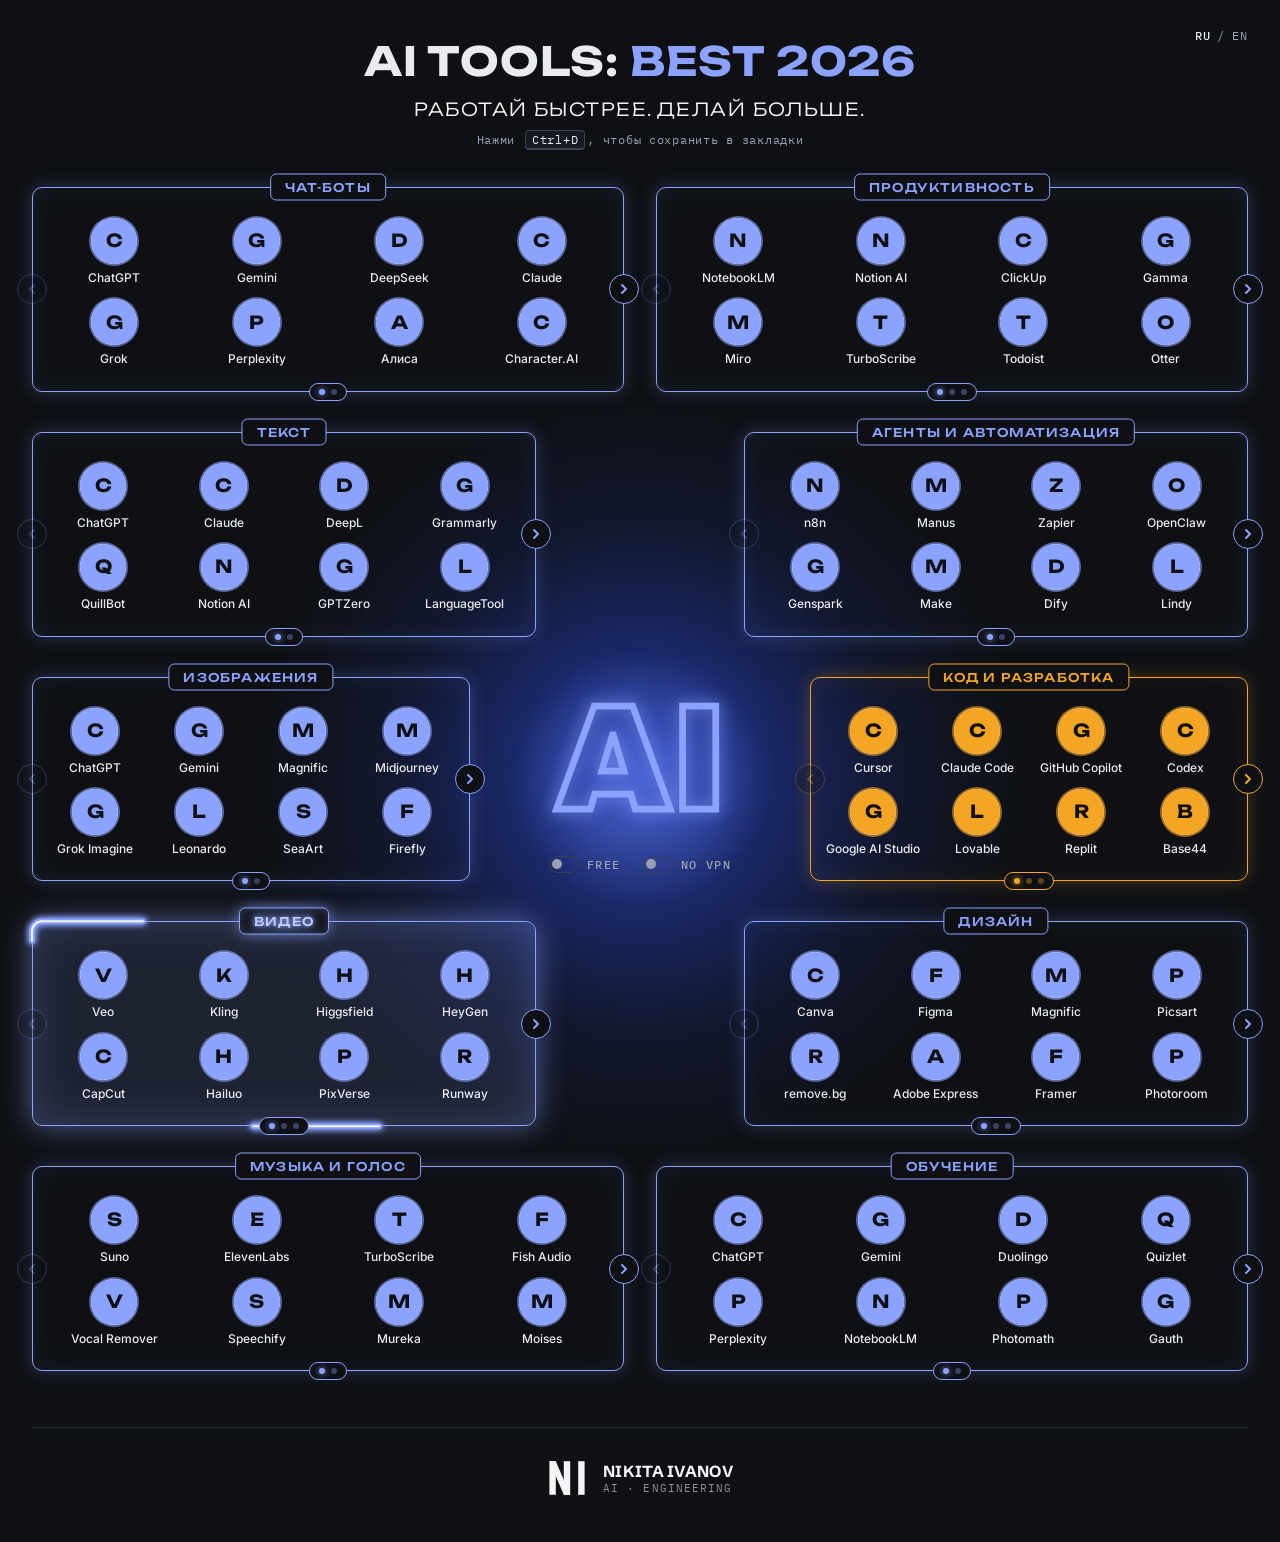
==== commit b527e9ca: "feat: Add new AI tools" ====
--- a/index.html
+++ b/index.html
@@ -42,7 +42,7 @@
   <link rel="preconnect" href="https://www.google.com">
   <link rel="stylesheet" href="https://fonts.googleapis.com/css2?family=Archivo+Black&family=Unbounded:wght@300;500;700&family=Inter:wght@400;500;600&family=IBM+Plex+Mono:wght@400;500&family=Schibsted+Grotesk:wght@700&display=swap">
   <link rel="stylesheet" href="styles.css">
-  <script type="application/ld+json">{"@context":"https://schema.org","@graph":[{"@type":"WebSite","@id":"https://tools.nikitaivanov.dev/#website","url":"https://tools.nikitaivanov.dev/","name":"AI Tools: Best 2026","inLanguage":["ru","en"],"author":{"@type":"Person","name":"Nikita Ivanov","jobTitle":"AI Engineering"}},{"@type":"CollectionPage","@id":"https://tools.nikitaivanov.dev/#page","url":"https://tools.nikitaivanov.dev/","name":"AI Tools: Best 2026 — лучшие нейросети по категориям","description":"Работай быстрее. Делай больше. Лучшие ИИ-сервисы 2026 в 10 категориях — от чат-ботов до генерации видео и кода.","inLanguage":"ru","isPartOf":{"@id":"https://tools.nikitaivanov.dev/#website"},"author":{"@type":"Person","name":"Nikita Ivanov","jobTitle":"AI Engineering"},"dateModified":"2026-10-23","image":"https://tools.nikitaivanov.dev/assets/og-ru.png","mainEntity":{"@type":"ItemList","numberOfItems":80,"itemListElement":[{"@type":"ListItem","position":1,"name":"ChatGPT","url":"https://chatgpt.com","description":"Чат-боты: Универсальный ассистент OpenAI"},{"@type":"ListItem","position":2,"name":"Claude","url":"https://claude.ai","description":"Чат-боты: Ассистент Anthropic для текста и кода"},{"@type":"ListItem","position":3,"name":"Gemini","url":"https://gemini.google.com","description":"Чат-боты: Ассистент Google"},{"@type":"ListItem","position":4,"name":"DeepSeek","url":"https://chat.deepseek.com","description":"Чат-боты: Бесплатная модель с рассуждениями"},{"@type":"ListItem","position":5,"name":"Perplexity","url":"https://www.perplexity.ai","description":"Чат-боты: Поиск с ответами и источниками"},{"@type":"ListItem","position":6,"name":"Grok","url":"https://grok.com","description":"Чат-боты: Ассистент xAI"},{"@type":"ListItem","position":7,"name":"Алиса","url":"https://alice.yandex.ru","description":"Чат-боты: Ассистент Яндекса"},{"@type":"ListItem","position":8,"name":"GigaChat","url":"https://giga.chat","description":"Чат-боты: Ассистент Сбера"},{"@type":"ListItem","position":9,"name":"Claude","url":"https://claude.ai","description":"Текст: Длинные тексты и редактура"},{"@type":"ListItem","position":10,"name":"ChatGPT","url":"https://chatgpt.com","description":"Текст: Черновики, письма, идеи"},{"@type":"ListItem","position":11,"name":"Grammarly","url":"https://www.grammarly.com","description":"Текст: Проверка английского текста"},{"@type":"ListItem","position":12,"name":"DeepL","url":"https://www.deepl.com","description":"Текст: Точный перевод и редактор"},{"@type":"ListItem","position":13,"name":"QuillBot","url":"https://quillbot.com","description":"Текст: Перефразирование и пересказ"},{"@type":"ListItem","position":14,"name":"Notion AI","url":"https://www.notion.com","description":"Текст: ИИ внутри заметок и баз знаний"},{"@type":"ListItem","position":15,"name":"Jasper","url":"https://www.jasper.ai","description":"Текст: Маркетинговые тексты в голосе бренда"},{"@type":"ListItem","position":16,"name":"Sudowrite","url":"https://www.sudowrite.com","description":"Текст: Помощник для художественной прозы"},{"@type":"ListItem","position":17,"name":"Midjourney","url":"https://www.midjourney.com","description":"Изображения: Художественная генерация изображений"},{"@type":"ListItem","position":18,"name":"Ideogram","url":"https://ideogram.ai","description":"Изображения: Картинки с аккуратным текстом"},{"@type":"ListItem","position":19,"name":"Leonardo","url":"https://leonardo.ai","description":"Изображения: Арт и игровые ассеты"},{"@type":"ListItem","position":20,"name":"Firefly","url":"https://firefly.adobe.com","description":"Изображения: Генерация от Adobe"},{"@type":"ListItem","position":21,"name":"Flux","url":"https://bfl.ai","description":"Изображения: Модели Black Forest Labs"},{"@type":"ListItem","position":22,"name":"Krea","url":"https://www.krea.ai","description":"Изображения: Генерация в реальном времени"},{"@type":"ListItem","position":23,"name":"Recraft","url":"https://www.recraft.ai","description":"Изображения: Векторы, иконки, иллюстрации"},{"@type":"ListItem","position":24,"name":"Шедеврум","url":"https://shedevrum.ai","description":"Изображения: Картинки и видео от Яндекса"},{"@type":"ListItem","position":25,"name":"Veo","url":"https://labs.google/flow","description":"Видео: Видео со звуком от Google"},{"@type":"ListItem","position":26,"name":"Kling","url":"https://klingai.com","description":"Видео: Реалистичное видео"},{"@type":"ListItem","position":27,"name":"Hailuo","url":"https://hailuoai.video","description":"Видео: Видео по тексту и фото от MiniMax"},{"@type":"ListItem","position":28,"name":"Runway","url":"https://runwayml.com","description":"Видео: Генерация и монтаж видео"},{"@type":"ListItem","position":29,"name":"HeyGen","url":"https://www.heygen.com","description":"Видео: Видео с цифровыми аватарами"},{"@type":"ListItem","position":30,"name":"Higgsfield","url":"https://higgsfield.ai","description":"Видео: Кинематографичное видео с эффектами камеры"},{"@type":"ListItem","position":31,"name":"Pika","url":"https://pika.art","description":"Видео: Короткие ролики и эффекты"},{"@type":"ListItem","position":32,"name":"CapCut","url":"https://www.capcut.com","description":"Видео: Монтаж для соцсетей с ИИ"},{"@type":"ListItem","position":33,"name":"Suno","url":"https://suno.com","description":"Музыка и голос: Песни по описанию"},{"@type":"ListItem","position":34,"name":"ElevenLabs","url":"https://elevenlabs.io","description":"Музыка и голос: Синтез и клонирование голоса"},{"@type":"ListItem","position":35,"name":"Udio","url":"https://www.udio.com","description":"Музыка и голос: Генерация музыки"},{"@type":"ListItem","position":36,"name":"Murf","url":"https://murf.ai","description":"Музыка и голос: Озвучка текста студийными голосами"},{"@type":"ListItem","position":37,"name":"Descript","url":"https://www.descript.com","description":"Музыка и голос: Монтаж подкастов через текст"},{"@type":"ListItem","position":38,"name":"Adobe Podcast","url":"https://podcast.adobe.com","description":"Музыка и голос: Студийный звук из любой записи"},{"@type":"ListItem","position":39,"name":"Mubert","url":"https://mubert.com","description":"Музыка и голос: Фоновая музыка без авторских прав"},{"@type":"ListItem","position":40,"name":"Krisp","url":"https://krisp.ai","description":"Музыка и голос: Шумоподавление на созвонах"},{"@type":"ListItem","position":41,"name":"NotebookLM","url":"https://notebooklm.google.com","description":"Продуктивность: Конспекты и подкасты по документам"},{"@type":"ListItem","position":42,"name":"Gamma","url":"https://gamma.app","description":"Продуктивность: Презентации за минуту"},{"@type":"ListItem","position":43,"name":"Notion AI","url":"https://www.notion.com","description":"Продуктивность: Заметки, задачи и базы знаний"},{"@type":"ListItem","position":44,"name":"Napkin","url":"https://www.napkin.ai","description":"Продуктивность: Схемы и инфографика из текста"},{"@type":"ListItem","position":45,"name":"Granola","url":"https://www.granola.ai","description":"Продуктивность: Умные заметки со встреч"},{"@type":"ListItem","position":46,"name":"Otter","url":"https://otter.ai","description":"Продуктивность: Расшифровка встреч"},{"@type":"ListItem","position":47,"name":"Fireflies","url":"https://fireflies.ai","description":"Продуктивность: Протоколы созвонов"},{"@type":"ListItem","position":48,"name":"Motion","url":"https://www.usemotion.com","description":"Продуктивность: Планировщик задач и календаря"},{"@type":"ListItem","position":49,"name":"n8n","url":"https://n8n.io","description":"Агенты и автоматизация: Автоматизации и ИИ-агенты"},{"@type":"ListItem","position":50,"name":"Manus","url":"https://manus.im","description":"Агенты и автоматизация: Автономный агент для задач"},{"@type":"ListItem","position":51,"name":"Make","url":"https://www.make.com","description":"Агенты и автоматизация: Визуальные сценарии интеграций"},{"@type":"ListItem","position":52,"name":"Zapier","url":"https://zapier.com","description":"Агенты и автоматизация: Связка тысяч сервисов"},{"@type":"ListItem","position":53,"name":"Genspark","url":"https://www.genspark.ai","description":"Агенты и автоматизация: Агент для поиска и документов"},{"@type":"ListItem","position":54,"name":"Lindy","url":"https://www.lindy.ai","description":"Агенты и автоматизация: ИИ-сотрудники для рутины"},{"@type":"ListItem","position":55,"name":"Gumloop","url":"https://www.gumloop.com","description":"Агенты и автоматизация: Конструктор ИИ-процессов"},{"@type":"ListItem","position":56,"name":"Relevance AI","url":"https://relevanceai.com","description":"Агенты и автоматизация: Команда агентов без кода"},{"@type":"ListItem","position":57,"name":"Cursor","url":"https://cursor.com","description":"Код и разработка: Редактор кода с ИИ"},{"@type":"ListItem","position":58,"name":"Claude Code","url":"https://www.claude.com/product/claude-code","description":"Код и разработка: Агент для кода в терминале"},{"@type":"ListItem","position":59,"name":"GitHub Copilot","url":"https://github.com/features/copilot","description":"Код и разработка: Автодополнение и агент в IDE"},{"@type":"ListItem","position":60,"name":"Lovable","url":"https://lovable.dev","description":"Код и разработка: Приложения по описанию"},{"@type":"ListItem","position":61,"name":"v0","url":"https://v0.app","description":"Код и разработка: Интерфейсы и сайты по промпту"},{"@type":"ListItem","position":62,"name":"Bolt","url":"https://bolt.new","description":"Код и разработка: Веб-приложения в браузере"},{"@type":"ListItem","position":63,"name":"Replit","url":"https://replit.com","description":"Код и разработка: Код и деплой в облаке"},{"@type":"ListItem","position":64,"name":"Windsurf","url":"https://windsurf.com","description":"Код и разработка: ИИ-среда разработки"},{"@type":"ListItem","position":65,"name":"Figma","url":"https://www.figma.com","description":"Дизайн: Интерфейсы с ИИ-функциями"},{"@type":"ListItem","position":66,"name":"Canva","url":"https://www.canva.com","description":"Дизайн: Дизайн для всех с ИИ"},{"@type":"ListItem","position":67,"name":"Framer","url":"https://www.framer.com","description":"Дизайн: Сайты без кода"},{"@type":"ListItem","position":68,"name":"Stitch","url":"https://stitch.withgoogle.com","description":"Дизайн: Макеты интерфейсов от Google"},{"@type":"ListItem","position":69,"name":"Relume","url":"https://www.relume.io","description":"Дизайн: Структура и вайрфреймы сайта"},{"@type":"ListItem","position":70,"name":"Uizard","url":"https://uizard.io","description":"Дизайн: Прототипы из эскизов"},{"@type":"ListItem","position":71,"name":"Photoroom","url":"https://www.photoroom.com","description":"Дизайн: Удаление фона и фото товаров"},{"@type":"ListItem","position":72,"name":"Looka","url":"https://looka.com","description":"Дизайн: Логотип и брендинг"},{"@type":"ListItem","position":73,"name":"NotebookLM","url":"https://notebooklm.google.com","description":"Обучение: Учись по своим материалам"},{"@type":"ListItem","position":74,"name":"Perplexity","url":"https://www.perplexity.ai","description":"Обучение: Разобраться в теме с источниками"},{"@type":"ListItem","position":75,"name":"Duolingo","url":"https://www.duolingo.com","description":"Обучение: Языки с ИИ-диалогами"},{"@type":"ListItem","position":76,"name":"Khanmigo","url":"https://www.khanmigo.ai","description":"Обучение: ИИ-репетитор Khan Academy"},{"@type":"ListItem","position":77,"name":"Praktika","url":"https://praktika.ai","description":"Обучение: Английский с ИИ-аватаром"},{"@type":"ListItem","position":78,"name":"Speak","url":"https://www.speak.com","description":"Обучение: Разговорная практика языка"},{"@type":"ListItem","position":79,"name":"Photomath","url":"https://photomath.com","description":"Обучение: Решение задач по фото"},{"@type":"ListItem","position":80,"name":"Brainly","url":"https://brainly.com","description":"Обучение: Помощь с домашними заданиями"}]}}]}</script>
+  <script type="application/ld+json">{"@context":"https://schema.org","@graph":[{"@type":"WebSite","@id":"https://tools.nikitaivanov.dev/#website","url":"https://tools.nikitaivanov.dev/","name":"AI Tools: Best 2026","inLanguage":["ru","en"],"author":{"@type":"Person","name":"Nikita Ivanov","jobTitle":"AI Engineering"}},{"@type":"CollectionPage","@id":"https://tools.nikitaivanov.dev/#page","url":"https://tools.nikitaivanov.dev/","name":"AI Tools: Best 2026 — лучшие нейросети по категориям","description":"Работай быстрее. Делай больше. Лучшие ИИ-сервисы 2026 в 10 категориях — от чат-ботов до генерации видео и кода.","inLanguage":"ru","isPartOf":{"@id":"https://tools.nikitaivanov.dev/#website"},"author":{"@type":"Person","name":"Nikita Ivanov","jobTitle":"AI Engineering"},"dateModified":"2026-10-25","image":"https://tools.nikitaivanov.dev/assets/og-ru.png","mainEntity":{"@type":"ItemList","numberOfItems":153,"itemListElement":[{"@type":"ListItem","position":1,"name":"ChatGPT","url":"https://chatgpt.com","description":"Чат-боты: Универсальный ассистент OpenAI"},{"@type":"ListItem","position":2,"name":"Gemini","url":"https://gemini.google.com","description":"Чат-боты: Ассистент Google"},{"@type":"ListItem","position":3,"name":"DeepSeek","url":"https://chat.deepseek.com","description":"Чат-боты: Бесплатная модель с рассуждениями"},{"@type":"ListItem","position":4,"name":"Claude","url":"https://claude.ai","description":"Чат-боты: Ассистент Anthropic для текста и кода"},{"@type":"ListItem","position":5,"name":"Grok","url":"https://grok.com","description":"Чат-боты: Ассистент xAI"},{"@type":"ListItem","position":6,"name":"Perplexity","url":"https://www.perplexity.ai","description":"Чат-боты: Поиск с ответами и источниками"},{"@type":"ListItem","position":7,"name":"Алиса","url":"https://alice.yandex.ru","description":"Чат-боты: Ассистент Яндекса"},{"@type":"ListItem","position":8,"name":"Character.AI","url":"https://character.ai","description":"Чат-боты: Чаты с ИИ-персонажами"},{"@type":"ListItem","position":9,"name":"Copilot","url":"https://copilot.microsoft.com","description":"Чат-боты: Ассистент Microsoft"},{"@type":"ListItem","position":10,"name":"Qwen","url":"https://chat.qwen.ai","description":"Чат-боты: Бесплатный ассистент Alibaba"},{"@type":"ListItem","position":11,"name":"Kimi","url":"https://www.kimi.com","description":"Чат-боты: Ассистент Moonshot с агентами"},{"@type":"ListItem","position":12,"name":"GigaChat","url":"https://giga.chat","description":"Чат-боты: Ассистент Сбера"},{"@type":"ListItem","position":13,"name":"Poe","url":"https://poe.com","description":"Чат-боты: Много моделей в одном чате"},{"@type":"ListItem","position":14,"name":"Le Chat","url":"https://chat.mistral.ai","description":"Чат-боты: Европейский ассистент Mistral"},{"@type":"ListItem","position":15,"name":"ChatGPT","url":"https://chatgpt.com","description":"Текст: Черновики, письма, идеи"},{"@type":"ListItem","position":16,"name":"Claude","url":"https://claude.ai","description":"Текст: Длинные тексты и редактура"},{"@type":"ListItem","position":17,"name":"DeepL","url":"https://www.deepl.com","description":"Текст: Точный перевод и редактор"},{"@type":"ListItem","position":18,"name":"Grammarly","url":"https://www.grammarly.com","description":"Текст: Проверка английского текста"},{"@type":"ListItem","position":19,"name":"QuillBot","url":"https://quillbot.com","description":"Текст: Перефразирование и пересказ"},{"@type":"ListItem","position":20,"name":"Notion AI","url":"https://www.notion.com","description":"Текст: ИИ внутри заметок и баз знаний"},{"@type":"ListItem","position":21,"name":"GPTZero","url":"https://gptzero.me","description":"Текст: Проверка текста на ИИ"},{"@type":"ListItem","position":22,"name":"LanguageTool","url":"https://languagetool.org","description":"Текст: Проверка грамматики, включая русский"},{"@type":"ListItem","position":23,"name":"Wordtune","url":"https://www.wordtune.com","description":"Текст: Переписывание фраз и тона"},{"@type":"ListItem","position":24,"name":"ProWritingAid","url":"https://prowritingaid.com","description":"Текст: Редактура стиля для авторов"},{"@type":"ListItem","position":25,"name":"Hemingway Editor","url":"https://hemingwayapp.com","description":"Текст: Делает текст проще и яснее"},{"@type":"ListItem","position":26,"name":"Jasper","url":"https://www.jasper.ai","description":"Текст: Маркетинговые тексты в голосе бренда"},{"@type":"ListItem","position":27,"name":"NovelAI","url":"https://novelai.net","description":"Текст: Соавтор историй и ролевых сюжетов"},{"@type":"ListItem","position":28,"name":"Sudowrite","url":"https://www.sudowrite.com","description":"Текст: Помощник для художественной прозы"},{"@type":"ListItem","position":29,"name":"ChatGPT","url":"https://chatgpt.com","description":"Изображения: Картинки и правки прямо в чате"},{"@type":"ListItem","position":30,"name":"Gemini","url":"https://gemini.google.com","description":"Изображения: Nano Banana: генерация и редактирование"},{"@type":"ListItem","position":31,"name":"Magnific","url":"https://www.magnific.com","description":"Изображения: ИИ-студия бывшего Freepik"},{"@type":"ListItem","position":32,"name":"Midjourney","url":"https://www.midjourney.com","description":"Изображения: Художественная генерация изображений"},{"@type":"ListItem","position":33,"name":"Grok Imagine","url":"https://grok.com","description":"Изображения: Картинки и анимация от xAI"},{"@type":"ListItem","position":34,"name":"Leonardo","url":"https://leonardo.ai","description":"Изображения: Арт и игровые ассеты"},{"@type":"ListItem","position":35,"name":"SeaArt","url":"https://www.seaart.ai","description":"Изображения: Аниме-арт и модели сообщества"},{"@type":"ListItem","position":36,"name":"Firefly","url":"https://firefly.adobe.com","description":"Изображения: Генерация от Adobe"},{"@type":"ListItem","position":37,"name":"Dreamina","url":"https://dreamina.capcut.com","description":"Изображения: Seedream от ByteDance"},{"@type":"ListItem","position":38,"name":"Ideogram","url":"https://ideogram.ai","description":"Изображения: Картинки с аккуратным текстом"},{"@type":"ListItem","position":39,"name":"Krea","url":"https://www.krea.ai","description":"Изображения: Генерация в реальном времени"},{"@type":"ListItem","position":40,"name":"Recraft","url":"https://www.recraft.ai","description":"Изображения: Векторы, иконки, иллюстрации"},{"@type":"ListItem","position":41,"name":"Шедеврум","url":"https://shedevrum.ai","description":"Изображения: Картинки и видео от Яндекса"},{"@type":"ListItem","position":42,"name":"Flux","url":"https://bfl.ai","description":"Изображения: Модели Black Forest Labs"},{"@type":"ListItem","position":43,"name":"Veo","url":"https://labs.google/flow","description":"Видео: Видео со звуком от Google"},{"@type":"ListItem","position":44,"name":"Kling","url":"https://klingai.com","description":"Видео: Реалистичное видео"},{"@type":"ListItem","position":45,"name":"Higgsfield","url":"https://higgsfield.ai","description":"Видео: Кинематографичное видео с эффектами камеры"},{"@type":"ListItem","position":46,"name":"HeyGen","url":"https://www.heygen.com","description":"Видео: Видео с цифровыми аватарами"},{"@type":"ListItem","position":47,"name":"CapCut","url":"https://www.capcut.com","description":"Видео: Монтаж для соцсетей с ИИ"},{"@type":"ListItem","position":48,"name":"Hailuo","url":"https://hailuoai.video","description":"Видео: Видео по тексту и фото от MiniMax"},{"@type":"ListItem","position":49,"name":"PixVerse","url":"https://pixverse.ai","description":"Видео: Вирусные ролики и эффекты"},{"@type":"ListItem","position":50,"name":"Runway","url":"https://runwayml.com","description":"Видео: Генерация и монтаж видео"},{"@type":"ListItem","position":51,"name":"Invideo","url":"https://invideo.io","description":"Видео: Готовые ролики по сценарию"},{"@type":"ListItem","position":52,"name":"Grok Imagine","url":"https://grok.com","description":"Видео: Видео и картинки от xAI"},{"@type":"ListItem","position":53,"name":"Dreamina","url":"https://dreamina.capcut.com","description":"Видео: Seedance от ByteDance"},{"@type":"ListItem","position":54,"name":"Wan","url":"https://wan.video","description":"Видео: Видео со звуком от Alibaba"},{"@type":"ListItem","position":55,"name":"Vidu","url":"https://www.vidu.com","description":"Видео: Видео по фото и референсам"},{"@type":"ListItem","position":56,"name":"Synthesia","url":"https://www.synthesia.io","description":"Видео: Обучающие видео с ИИ-аватарами"},{"@type":"ListItem","position":57,"name":"Luma","url":"https://lumalabs.ai","description":"Видео: Кинематографичное видео моделями Ray"},{"@type":"ListItem","position":58,"name":"Pika","url":"https://pika.art","description":"Видео: Короткие ролики и эффекты"},{"@type":"ListItem","position":59,"name":"Шедеврум","url":"https://shedevrum.ai","description":"Видео: Видео и картинки от Яндекса"},{"@type":"ListItem","position":60,"name":"Suno","url":"https://suno.com","description":"Музыка и голос: Песни по описанию"},{"@type":"ListItem","position":61,"name":"ElevenLabs","url":"https://elevenlabs.io","description":"Музыка и голос: Синтез и клонирование голоса"},{"@type":"ListItem","position":62,"name":"TurboScribe","url":"https://turboscribe.ai","description":"Музыка и голос: Расшифровка аудио в текст"},{"@type":"ListItem","position":63,"name":"Fish Audio","url":"https://fish.audio","description":"Музыка и голос: Озвучка и клонирование голоса"},{"@type":"ListItem","position":64,"name":"Vocal Remover","url":"https://vocalremover.org","description":"Музыка и голос: Отделение голоса от музыки"},{"@type":"ListItem","position":65,"name":"Speechify","url":"https://speechify.com","description":"Музыка и голос: Чтение текста вслух"},{"@type":"ListItem","position":66,"name":"Mureka","url":"https://www.mureka.ai","description":"Музыка и голос: Песни с вокалом по тексту"},{"@type":"ListItem","position":67,"name":"Moises","url":"https://moises.ai","description":"Музыка и голос: Разделение трека на дорожки"},{"@type":"ListItem","position":68,"name":"Voicemod","url":"https://www.voicemod.net","description":"Музыка и голос: Смена голоса в реальном времени"},{"@type":"ListItem","position":69,"name":"Adobe Podcast","url":"https://podcast.adobe.com","description":"Музыка и голос: Студийный звук из любой записи"},{"@type":"ListItem","position":70,"name":"Descript","url":"https://www.descript.com","description":"Музыка и голос: Монтаж подкастов через текст"},{"@type":"ListItem","position":71,"name":"LALAL.AI","url":"https://www.lalal.ai","description":"Музыка и голос: Вокал и инструменты по дорожкам"},{"@type":"ListItem","position":72,"name":"Udio","url":"https://www.udio.com","description":"Музыка и голос: Генерация музыки"},{"@type":"ListItem","position":73,"name":"Murf","url":"https://murf.ai","description":"Музыка и голос: Озвучка текста студийными голосами"},{"@type":"ListItem","position":74,"name":"Krisp","url":"https://krisp.ai","description":"Музыка и голос: Шумоподавление на созвонах"},{"@type":"ListItem","position":75,"name":"Mubert","url":"https://mubert.com","description":"Музыка и голос: Фоновая музыка без авторских прав"},{"@type":"ListItem","position":76,"name":"NotebookLM","url":"https://notebooklm.google.com","description":"Продуктивность: Конспекты и подкасты по документам"},{"@type":"ListItem","position":77,"name":"Notion AI","url":"https://www.notion.com","description":"Продуктивность: Заметки, задачи и базы знаний"},{"@type":"ListItem","position":78,"name":"ClickUp","url":"https://clickup.com","description":"Продуктивность: Задачи и проекты с ИИ"},{"@type":"ListItem","position":79,"name":"Gamma","url":"https://gamma.app","description":"Продуктивность: Презентации за минуту"},{"@type":"ListItem","position":80,"name":"Miro","url":"https://miro.com","description":"Продуктивность: Онлайн-доска с ИИ"},{"@type":"ListItem","position":81,"name":"TurboScribe","url":"https://turboscribe.ai","description":"Продуктивность: Расшифровка аудио и видео"},{"@type":"ListItem","position":82,"name":"Todoist","url":"https://www.todoist.com","description":"Продуктивность: Список задач с ИИ-помощником"},{"@type":"ListItem","position":83,"name":"Otter","url":"https://otter.ai","description":"Продуктивность: Расшифровка встреч"},{"@type":"ListItem","position":84,"name":"Read AI","url":"https://www.read.ai","description":"Продуктивность: Итоги встреч, писем и чатов"},{"@type":"ListItem","position":85,"name":"Fathom","url":"https://www.fathom.ai","description":"Продуктивность: Бесплатный ИИ-протоколист встреч"},{"@type":"ListItem","position":86,"name":"Fireflies","url":"https://fireflies.ai","description":"Продуктивность: Протоколы созвонов"},{"@type":"ListItem","position":87,"name":"Granola","url":"https://www.granola.ai","description":"Продуктивность: Умные заметки со встреч"},{"@type":"ListItem","position":88,"name":"Wispr Flow","url":"https://wisprflow.ai","description":"Продуктивность: Голосовой ввод в любом приложении"},{"@type":"ListItem","position":89,"name":"Tactiq","url":"https://tactiq.io","description":"Продуктивность: Расшифровка Meet, Zoom, Teams"},{"@type":"ListItem","position":90,"name":"Notta","url":"https://www.notta.ai","description":"Продуктивность: Транскрибация и саммари встреч"},{"@type":"ListItem","position":91,"name":"Napkin","url":"https://www.napkin.ai","description":"Продуктивность: Схемы и инфографика из текста"},{"@type":"ListItem","position":92,"name":"tl;dv","url":"https://tldv.io","description":"Продуктивность: Запись и заметки созвонов"},{"@type":"ListItem","position":93,"name":"Motion","url":"https://www.usemotion.com","description":"Продуктивность: Планировщик задач и календаря"},{"@type":"ListItem","position":94,"name":"n8n","url":"https://n8n.io","description":"Агенты и автоматизация: Автоматизации и ИИ-агенты"},{"@type":"ListItem","position":95,"name":"Manus","url":"https://manus.im","description":"Агенты и автоматизация: Автономный агент для задач"},{"@type":"ListItem","position":96,"name":"Zapier","url":"https://zapier.com","description":"Агенты и автоматизация: Связка тысяч сервисов"},{"@type":"ListItem","position":97,"name":"OpenClaw","url":"https://openclaw.ai","description":"Агенты и автоматизация: Личный агент в мессенджерах"},{"@type":"ListItem","position":98,"name":"Genspark","url":"https://www.genspark.ai","description":"Агенты и автоматизация: Агент для поиска и документов"},{"@type":"ListItem","position":99,"name":"Make","url":"https://www.make.com","description":"Агенты и автоматизация: Визуальные сценарии интеграций"},{"@type":"ListItem","position":100,"name":"Dify","url":"https://dify.ai","description":"Агенты и автоматизация: Конструктор ИИ-приложений и агентов"},{"@type":"ListItem","position":101,"name":"Lindy","url":"https://www.lindy.ai","description":"Агенты и автоматизация: ИИ-сотрудники для рутины"},{"@type":"ListItem","position":102,"name":"Skywork","url":"https://skywork.ai","description":"Агенты и автоматизация: Агент для отчётов и презентаций"},{"@type":"ListItem","position":103,"name":"Gumloop","url":"https://www.gumloop.com","description":"Агенты и автоматизация: Конструктор ИИ-процессов"},{"@type":"ListItem","position":104,"name":"Relevance AI","url":"https://relevanceai.com","description":"Агенты и автоматизация: Команда агентов без кода"},{"@type":"ListItem","position":105,"name":"Cursor","url":"https://cursor.com","description":"Код и разработка: Редактор кода с ИИ"},{"@type":"ListItem","position":106,"name":"Claude Code","url":"https://www.claude.com/product/claude-code","description":"Код и разработка: Агент для кода в терминале"},{"@type":"ListItem","position":107,"name":"GitHub Copilot","url":"https://github.com/features/copilot","description":"Код и разработка: Автодополнение и агент в IDE"},{"@type":"ListItem","position":108,"name":"Codex","url":"https://openai.com/codex","description":"Код и разработка: Агент для кода от OpenAI"},{"@type":"ListItem","position":109,"name":"Google AI Studio","url":"https://aistudio.google.com","description":"Код и разработка: Приложения на Gemini по промпту"},{"@type":"ListItem","position":110,"name":"Lovable","url":"https://lovable.dev","description":"Код и разработка: Приложения по описанию"},{"@type":"ListItem","position":111,"name":"Replit","url":"https://replit.com","description":"Код и разработка: Код и деплой в облаке"},{"@type":"ListItem","position":112,"name":"Base44","url":"https://base44.com","description":"Код и разработка: Приложения без кода от Wix"},{"@type":"ListItem","position":113,"name":"v0","url":"https://v0.app","description":"Код и разработка: Интерфейсы и сайты по промпту"},{"@type":"ListItem","position":114,"name":"Bolt","url":"https://bolt.new","description":"Код и разработка: Веб-приложения в браузере"},{"@type":"ListItem","position":115,"name":"Antigravity","url":"https://antigravity.google","description":"Код и разработка: Агентная IDE от Google"},{"@type":"ListItem","position":116,"name":"Emergent","url":"https://emergent.sh","description":"Код и разработка: Полноценные приложения по описанию"},{"@type":"ListItem","position":117,"name":"Windsurf","url":"https://windsurf.com","description":"Код и разработка: ИИ-среда разработки"},{"@type":"ListItem","position":118,"name":"JetBrains AI","url":"https://www.jetbrains.com/ai/","description":"Код и разработка: ИИ и агент Junie в IDE JetBrains"},{"@type":"ListItem","position":119,"name":"OpenCode","url":"https://opencode.ai","description":"Код и разработка: Открытый агент в терминале"},{"@type":"ListItem","position":120,"name":"Kiro","url":"https://kiro.dev","description":"Код и разработка: IDE от AWS по спецификациям"},{"@type":"ListItem","position":121,"name":"Trae","url":"https://www.trae.ai","description":"Код и разработка: ИИ-IDE от ByteDance"},{"@type":"ListItem","position":122,"name":"Cline","url":"https://cline.bot","description":"Код и разработка: Открытый агент для VS Code"},{"@type":"ListItem","position":123,"name":"Canva","url":"https://www.canva.com","description":"Дизайн: Дизайн для всех с ИИ"},{"@type":"ListItem","position":124,"name":"Figma","url":"https://www.figma.com","description":"Дизайн: Интерфейсы с ИИ-функциями"},{"@type":"ListItem","position":125,"name":"Magnific","url":"https://www.magnific.com","description":"Дизайн: Бывший Freepik: стоки и ИИ-генерация"},{"@type":"ListItem","position":126,"name":"Picsart","url":"https://picsart.com","description":"Дизайн: Фоторедактор и ИИ-дизайн"},{"@type":"ListItem","position":127,"name":"remove.bg","url":"https://www.remove.bg","description":"Дизайн: Удаление фона в один клик"},{"@type":"ListItem","position":128,"name":"Adobe Express","url":"https://www.adobe.com/express","description":"Дизайн: Быстрая графика от Adobe"},{"@type":"ListItem","position":129,"name":"Framer","url":"https://www.framer.com","description":"Дизайн: Сайты без кода"},{"@type":"ListItem","position":130,"name":"Photoroom","url":"https://www.photoroom.com","description":"Дизайн: Удаление фона и фото товаров"},{"@type":"ListItem","position":131,"name":"Pixelcut","url":"https://www.pixelcut.ai","description":"Дизайн: Фото товаров для магазинов"},{"@type":"ListItem","position":132,"name":"Recraft","url":"https://www.recraft.ai","description":"Дизайн: Векторы, иконки, иллюстрации"},{"@type":"ListItem","position":133,"name":"Pixlr","url":"https://pixlr.com","description":"Дизайн: Онлайн-фоторедактор с ИИ"},{"@type":"ListItem","position":134,"name":"Fotor","url":"https://www.fotor.com","description":"Дизайн: Фоторедактор и графика с ИИ"},{"@type":"ListItem","position":135,"name":"Lovart","url":"https://www.lovart.ai","description":"Дизайн: ИИ-агент для дизайна"},{"@type":"ListItem","position":136,"name":"Stitch","url":"https://stitch.withgoogle.com","description":"Дизайн: Макеты интерфейсов от Google"},{"@type":"ListItem","position":137,"name":"Relume","url":"https://www.relume.io","description":"Дизайн: Структура и вайрфреймы сайта"},{"@type":"ListItem","position":138,"name":"Looka","url":"https://looka.com","description":"Дизайн: Логотип и брендинг"},{"@type":"ListItem","position":139,"name":"Uizard","url":"https://uizard.io","description":"Дизайн: Прототипы из эскизов"},{"@type":"ListItem","position":140,"name":"ChatGPT","url":"https://chatgpt.com","description":"Обучение: Режим учёбы с пошаговыми объяснениями"},{"@type":"ListItem","position":141,"name":"Gemini","url":"https://gemini.google.com","description":"Обучение: Guided Learning: разбор темы шагами"},{"@type":"ListItem","position":142,"name":"Duolingo","url":"https://www.duolingo.com","description":"Обучение: Языки с ИИ-диалогами"},{"@type":"ListItem","position":143,"name":"Quizlet","url":"https://quizlet.com","description":"Обучение: Карточки и тесты с ИИ"},{"@type":"ListItem","position":144,"name":"Perplexity","url":"https://www.perplexity.ai","description":"Обучение: Разобраться в теме с источниками"},{"@type":"ListItem","position":145,"name":"NotebookLM","url":"https://notebooklm.google.com","description":"Обучение: Учись по своим материалам"},{"@type":"ListItem","position":146,"name":"Photomath","url":"https://photomath.com","description":"Обучение: Решение задач по фото"},{"@type":"ListItem","position":147,"name":"Gauth","url":"https://www.gauthmath.com","description":"Обучение: Решение домашки по фото"},{"@type":"ListItem","position":148,"name":"Brainly","url":"https://brainly.com","description":"Обучение: Помощь с домашними заданиями"},{"@type":"ListItem","position":149,"name":"Chegg","url":"https://www.chegg.com","description":"Обучение: Решения задач и учебников"},{"@type":"ListItem","position":150,"name":"Speak","url":"https://www.speak.com","description":"Обучение: Разговорная практика языка"},{"@type":"ListItem","position":151,"name":"Praktika","url":"https://praktika.ai","description":"Обучение: Английский с ИИ-аватаром"},{"@type":"ListItem","position":152,"name":"ELSA Speak","url":"https://elsaspeak.com","description":"Обучение: Тренер английского произношения"},{"@type":"ListItem","position":153,"name":"Khanmigo","url":"https://www.khanmigo.ai","description":"Обучение: ИИ-репетитор Khan Academy"}]}}]}</script>
 </head>
 <body>
   <div class="page">
@@ -57,379 +57,707 @@
     <main class="layout" id="layout">
       <section class="sec l" data-row="1" style="grid-row:1" aria-labelledby="sec-chat">
         <h2 class="tab" id="sec-chat">Чат-боты</h2>
-        <div class="band"><ul class="icons">
-          <li><a class="tool" href="https://chatgpt.com" target="_blank" rel="noopener" data-desc="Универсальный ассистент OpenAI" data-free="базовая модель, лимиты на файлы и картинки" data-plan="Go" data-paid="от $8/мес · больше картинок, файлов и памяти">
+        <div class="band paged"><div class="vp"><div class="track"><ul class="icons">
+          <li><a class="tool" href="https://chatgpt.com" target="_blank" rel="noopener" data-desc="Универсальный ассистент OpenAI" data-free="базовая модель, лимиты на файлы и картинки" data-plan="Go" data-paid="от $8/мес · больше картинок, файлов и памяти" data-match="free">
             <span class="ico"><img src="https://www.google.com/s2/favicons?domain=chatgpt.com&amp;sz=128" alt="" width="28" height="28" referrerpolicy="no-referrer" data-logo="ok"></span>
             <span class="name">ChatGPT</span><span class="sr-only"> — Универсальный ассистент OpenAI. Бесплатно: базовая модель, лимиты на файлы и картинки. Go: от $8/мес · больше картинок, файлов и памяти</span>
           </a></li>
-          <li><a class="tool" href="https://claude.ai" target="_blank" rel="noopener" data-desc="Ассистент Anthropic для текста и кода" data-free="лимит сообщений, обновляется каждые 5 часов" data-plan="Pro" data-paid="от $20/мес · в 5+ раз больше сообщений">
+          <li><a class="tool" href="https://gemini.google.com" target="_blank" rel="noopener" data-desc="Ассистент Google" data-free="базовый лимит, обновляется каждые 5 часов" data-plan="Google AI Plus" data-paid="от $4.99/мес · в 2 раза больше лимитов, генерация видео" data-match="free">
+            <span class="ico"><img src="https://www.google.com/s2/favicons?domain=gemini.google.com&amp;sz=128" alt="" width="28" height="28" referrerpolicy="no-referrer" data-logo="ok"></span>
+            <span class="name">Gemini</span><span class="sr-only"> — Ассистент Google. Бесплатно: базовый лимит, обновляется каждые 5 часов. Google AI Plus: от $4.99/мес · в 2 раза больше лимитов, генерация видео</span>
+          </a></li>
+          <li><a class="tool" href="https://chat.deepseek.com" target="_blank" rel="noopener" data-desc="Бесплатная модель с рассуждениями" data-free="без ограничений, в часы пик возможны задержки" data-plan="Платно" data-paid="подписки нет" data-match="free novpn">
+            <span class="ico"><img src="https://www.google.com/s2/favicons?domain=chat.deepseek.com&amp;sz=128" alt="" width="28" height="28" referrerpolicy="no-referrer" data-logo="ok"></span>
+            <span class="name">DeepSeek</span><span class="sr-only"> — Бесплатная модель с рассуждениями. Бесплатно: без ограничений, в часы пик возможны задержки. Платно: подписки нет</span>
+          </a></li>
+          <li><a class="tool" href="https://claude.ai" target="_blank" rel="noopener" data-desc="Ассистент Anthropic для текста и кода" data-free="лимит сообщений, обновляется каждые 5 часов" data-plan="Pro" data-paid="от $20/мес · в 5+ раз больше сообщений" data-match="free">
             <span class="ico"><img src="https://www.google.com/s2/favicons?domain=claude.ai&amp;sz=128" alt="" width="28" height="28" referrerpolicy="no-referrer" data-logo="ok"></span>
             <span class="name">Claude</span><span class="sr-only"> — Ассистент Anthropic для текста и кода. Бесплатно: лимит сообщений, обновляется каждые 5 часов. Pro: от $20/мес · в 5+ раз больше сообщений</span>
           </a></li>
-          <li><a class="tool" href="https://gemini.google.com" target="_blank" rel="noopener" data-desc="Ассистент Google" data-free="базовый лимит, обновляется каждые 5 часов" data-plan="Google AI Plus" data-paid="от $4.99/мес · в 2 раза больше лимитов, генерация видео">
-            <span class="ico"><img src="https://www.google.com/s2/favicons?domain=gemini.google.com&amp;sz=128" alt="" width="28" height="28" referrerpolicy="no-referrer" data-logo="ok"></span>
-            <span class="name">Gemini</span><span class="sr-only"> — Ассистент Google. Бесплатно: базовый лимит, обновляется каждые 5 часов. Google AI Plus: от $4.99/мес · в 2 раза больше лимитов, генерация видео</span>
-          </a></li>
-          <li><a class="tool" href="https://chat.deepseek.com" target="_blank" rel="noopener" data-desc="Бесплатная модель с рассуждениями" data-free="без ограничений, в часы пик возможны задержки" data-plan="Платно" data-paid="подписки нет">
-            <span class="ico"><img src="https://www.google.com/s2/favicons?domain=chat.deepseek.com&amp;sz=128" alt="" width="28" height="28" referrerpolicy="no-referrer" data-logo="ok"></span>
-            <span class="name">DeepSeek</span><span class="sr-only"> — Бесплатная модель с рассуждениями. Бесплатно: без ограничений, в часы пик возможны задержки. Платно: подписки нет</span>
-          </a></li>
-          <li><a class="tool" href="https://www.perplexity.ai" target="_blank" rel="noopener" data-desc="Поиск с ответами и источниками" data-free="~3 Pro-поиска в день, обычный поиск без ограничений" data-plan="Pro" data-paid="от $20/мес · сотни Pro-поисков, Deep Research">
+          <li><a class="tool" href="https://grok.com" target="_blank" rel="noopener" data-desc="Ассистент xAI" data-free="ограниченное число запросов" data-plan="SuperGrok" data-paid="от $30/мес · все модели, картинки, голос" data-match="free novpn">
+            <span class="ico"><img src="https://www.google.com/s2/favicons?domain=grok.com&amp;sz=128" alt="" width="28" height="28" referrerpolicy="no-referrer" data-logo="ok"></span>
+            <span class="name">Grok</span><span class="sr-only"> — Ассистент xAI. Бесплатно: ограниченное число запросов. SuperGrok: от $30/мес · все модели, картинки, голос</span>
+          </a></li>
+          <li><a class="tool" href="https://www.perplexity.ai" target="_blank" rel="noopener" data-desc="Поиск с ответами и источниками" data-free="~3 Pro-поиска в день, обычный поиск без ограничений" data-plan="Pro" data-paid="от $20/мес · сотни Pro-поисков, Deep Research" data-match="free novpn">
             <span class="ico"><img src="https://www.google.com/s2/favicons?domain=www.perplexity.ai&amp;sz=128" alt="" width="28" height="28" referrerpolicy="no-referrer" data-logo="ok"></span>
             <span class="name">Perplexity</span><span class="sr-only"> — Поиск с ответами и источниками. Бесплатно: ~3 Pro-поиска в день, обычный поиск без ограничений. Pro: от $20/мес · сотни Pro-поисков, Deep Research</span>
           </a></li>
-          <li><a class="tool" href="https://grok.com" target="_blank" rel="noopener" data-desc="Ассистент xAI" data-free="ограниченное число запросов" data-plan="SuperGrok" data-paid="от $30/мес · все модели, картинки, голос">
-            <span class="ico"><img src="https://www.google.com/s2/favicons?domain=grok.com&amp;sz=128" alt="" width="28" height="28" referrerpolicy="no-referrer" data-logo="ok"></span>
-            <span class="name">Grok</span><span class="sr-only"> — Ассистент xAI. Бесплатно: ограниченное число запросов. SuperGrok: от $30/мес · все модели, картинки, голос</span>
-          </a></li>
-          <li><a class="tool" href="https://alice.yandex.ru" target="_blank" rel="noopener" data-desc="Ассистент Яндекса" data-free="чат, картинки и файлы с мягкими лимитами" data-plan="Алиса Плюс" data-paid="от 199 ₽/мес · опция к Яндекс Плюсу: картинки без водяных знаков, больше «Исследований»">
+          <li><a class="tool" href="https://alice.yandex.ru" target="_blank" rel="noopener" data-desc="Ассистент Яндекса" data-free="чат, картинки и файлы с мягкими лимитами" data-plan="Алиса Плюс" data-paid="от 199 ₽/мес · опция к Яндекс Плюсу: картинки без водяных знаков, больше «Исследований»" data-match="free novpn">
             <span class="ico"><img src="https://www.google.com/s2/favicons?domain=alice.yandex.ru&amp;sz=128" alt="" width="28" height="28" referrerpolicy="no-referrer" data-logo="ok"></span>
             <span class="name">Алиса</span><span class="sr-only"> — Ассистент Яндекса. Бесплатно: чат, картинки и файлы с мягкими лимитами. Алиса Плюс: от 199 ₽/мес · опция к Яндекс Плюсу: картинки без водяных знаков, больше «Исследований»</span>
           </a></li>
-          <li><a class="tool" href="https://giga.chat" target="_blank" rel="noopener" data-desc="Ассистент Сбера" data-free="чат без подписки" data-plan="Платно" data-paid="подписки нет, платно только API">
+          <li><a class="tool" href="https://character.ai" target="_blank" rel="noopener" data-desc="Чаты с ИИ-персонажами" data-free="все персонажи, реклама и замедление в часы пик" data-plan="c.ai+" data-paid="от $9.99/мес · без рекламы и очереди, безлимитные звонки" data-match="free novpn">
+            <span class="ico"><img src="https://www.google.com/s2/favicons?domain=character.ai&amp;sz=128" alt="" width="28" height="28" referrerpolicy="no-referrer" data-logo="ok"></span>
+            <span class="name">Character.AI</span><span class="sr-only"> — Чаты с ИИ-персонажами. Бесплатно: все персонажи, реклама и замедление в часы пик. c.ai+: от $9.99/мес · без рекламы и очереди, безлимитные звонки</span>
+          </a></li>
+        </ul><ul class="icons">
+          <li><a class="tool" href="https://copilot.microsoft.com" target="_blank" rel="noopener" data-desc="Ассистент Microsoft" data-free="чат, картинки и голос с лимитами" data-plan="Microsoft 365 Personal" data-paid="от $9.99/мес · Copilot в Word, Excel и Outlook с лимитом кредитов" data-match="free">
+            <span class="ico"><img src="https://www.google.com/s2/favicons?domain=copilot.microsoft.com&amp;sz=128" alt="" width="28" height="28" referrerpolicy="no-referrer" data-logo="ok"></span>
+            <span class="name">Copilot</span><span class="sr-only"> — Ассистент Microsoft. Бесплатно: чат, картинки и голос с лимитами. Microsoft 365 Personal: от $9.99/мес · Copilot в Word, Excel и Outlook с лимитом кредитов</span>
+          </a></li>
+          <li><a class="tool" href="https://chat.qwen.ai" target="_blank" rel="noopener" data-desc="Бесплатный ассистент Alibaba" data-free="чат, картинки и видео без подписки" data-plan="Платно" data-paid="подписки нет, платно только API" data-match="free novpn">
+            <span class="ico"><img src="https://www.google.com/s2/favicons?domain=chat.qwen.ai&amp;sz=128" alt="" width="28" height="28" referrerpolicy="no-referrer" data-logo="ok"></span>
+            <span class="name">Qwen</span><span class="sr-only"> — Бесплатный ассистент Alibaba. Бесплатно: чат, картинки и видео без подписки. Платно: подписки нет, платно только API</span>
+          </a></li>
+          <li><a class="tool" href="https://www.kimi.com" target="_blank" rel="noopener" data-desc="Ассистент Moonshot с агентами" data-free="чат без жёсткого лимита, 1 задача агента" data-plan="Moderato" data-paid="от $19/мес · Deep Research, слайды, сайты, кредиты агента" data-match="free novpn">
+            <span class="ico"><img src="https://www.google.com/s2/favicons?domain=www.kimi.com&amp;sz=128" alt="" width="28" height="28" referrerpolicy="no-referrer" data-logo="ok"></span>
+            <span class="name">Kimi</span><span class="sr-only"> — Ассистент Moonshot с агентами. Бесплатно: чат без жёсткого лимита, 1 задача агента. Moderato: от $19/мес · Deep Research, слайды, сайты, кредиты агента</span>
+          </a></li>
+          <li><a class="tool" href="https://giga.chat" target="_blank" rel="noopener" data-desc="Ассистент Сбера" data-free="чат без подписки" data-plan="Платно" data-paid="подписки нет, платно только API" data-match="free novpn">
             <span class="ico"><img src="https://www.google.com/s2/favicons?domain=giga.chat&amp;sz=128" alt="" width="28" height="28" referrerpolicy="no-referrer" data-logo="ok"></span>
             <span class="name">GigaChat</span><span class="sr-only"> — Ассистент Сбера. Бесплатно: чат без подписки. Платно: подписки нет, платно только API</span>
           </a></li>
-        </ul></div>
+          <li><a class="tool" href="https://poe.com" target="_blank" rel="noopener" data-desc="Много моделей в одном чате" data-free="небольшой дневной запас поинтов" data-plan="Starter" data-paid="от $4.99/мес · 10 000 поинтов в день на все модели" data-match="free novpn">
+            <span class="ico"><img src="https://www.google.com/s2/favicons?domain=poe.com&amp;sz=128" alt="" width="28" height="28" referrerpolicy="no-referrer" data-logo="ok"></span>
+            <span class="name">Poe</span><span class="sr-only"> — Много моделей в одном чате. Бесплатно: небольшой дневной запас поинтов. Starter: от $4.99/мес · 10 000 поинтов в день на все модели</span>
+          </a></li>
+          <li><a class="tool" href="https://chat.mistral.ai" target="_blank" rel="noopener" data-desc="Европейский ассистент Mistral" data-free="ограниченное число сообщений в день" data-plan="Pro" data-paid="от $14.99/мес · больше сообщений, Deep Research, лучшие модели" data-match="free novpn">
+            <span class="ico"><img src="https://www.google.com/s2/favicons?domain=chat.mistral.ai&amp;sz=128" alt="" width="28" height="28" referrerpolicy="no-referrer" data-logo="ok"></span>
+            <span class="name">Le Chat</span><span class="sr-only"> — Европейский ассистент Mistral. Бесплатно: ограниченное число сообщений в день. Pro: от $14.99/мес · больше сообщений, Deep Research, лучшие модели</span>
+          </a></li>
+        </ul></div></div></div>
+        <button class="pg-arr prev" type="button" aria-label="Предыдущие сервисы"><svg viewBox="0 0 12 12" aria-hidden="true"><path d="M8 2L4 6l4 4"/></svg></button><button class="pg-arr next" type="button" aria-label="Следующие сервисы"><svg viewBox="0 0 12 12" aria-hidden="true"><path d="M4 2l4 4-4 4"/></svg></button>
+        <div class="dots" data-label="Страница %n"><button type="button" aria-label="Страница 1"></button><button type="button" aria-label="Страница 2"></button></div>
       </section>
       <section class="sec l" data-row="2" style="grid-row:2" aria-labelledby="sec-writing">
         <h2 class="tab" id="sec-writing">Текст</h2>
-        <div class="band"><ul class="icons">
-          <li><a class="tool" href="https://claude.ai" target="_blank" rel="noopener" data-desc="Длинные тексты и редактура" data-free="лимит сообщений, обновляется каждые 5 часов" data-plan="Pro" data-paid="от $20/мес · в 5+ раз больше сообщений">
+        <div class="band paged"><div class="vp"><div class="track"><ul class="icons">
+          <li><a class="tool" href="https://chatgpt.com" target="_blank" rel="noopener" data-desc="Черновики, письма, идеи" data-free="базовая модель, лимиты на файлы и картинки" data-plan="Go" data-paid="от $8/мес · больше картинок, файлов и памяти" data-match="free">
+            <span class="ico"><img src="https://www.google.com/s2/favicons?domain=chatgpt.com&amp;sz=128" alt="" width="28" height="28" referrerpolicy="no-referrer" data-logo="ok"></span>
+            <span class="name">ChatGPT</span><span class="sr-only"> — Черновики, письма, идеи. Бесплатно: базовая модель, лимиты на файлы и картинки. Go: от $8/мес · больше картинок, файлов и памяти</span>
+          </a></li>
+          <li><a class="tool" href="https://claude.ai" target="_blank" rel="noopener" data-desc="Длинные тексты и редактура" data-free="лимит сообщений, обновляется каждые 5 часов" data-plan="Pro" data-paid="от $20/мес · в 5+ раз больше сообщений" data-match="free">
             <span class="ico"><img src="https://www.google.com/s2/favicons?domain=claude.ai&amp;sz=128" alt="" width="28" height="28" referrerpolicy="no-referrer" data-logo="ok"></span>
             <span class="name">Claude</span><span class="sr-only"> — Длинные тексты и редактура. Бесплатно: лимит сообщений, обновляется каждые 5 часов. Pro: от $20/мес · в 5+ раз больше сообщений</span>
           </a></li>
-          <li><a class="tool" href="https://chatgpt.com" target="_blank" rel="noopener" data-desc="Черновики, письма, идеи" data-free="базовая модель, лимиты на файлы и картинки" data-plan="Go" data-paid="от $8/мес · больше картинок, файлов и памяти">
-            <span class="ico"><img src="https://www.google.com/s2/favicons?domain=chatgpt.com&amp;sz=128" alt="" width="28" height="28" referrerpolicy="no-referrer" data-logo="ok"></span>
-            <span class="name">ChatGPT</span><span class="sr-only"> — Черновики, письма, идеи. Бесплатно: базовая модель, лимиты на файлы и картинки. Go: от $8/мес · больше картинок, файлов и памяти</span>
-          </a></li>
-          <li><a class="tool" href="https://www.grammarly.com" target="_blank" rel="noopener" data-desc="Проверка английского текста" data-free="проверка орфографии и грамматики, 100 ИИ-запросов в месяц" data-plan="Pro" data-paid="от $30/мес · 2 000 ИИ-запросов в месяц, переписывание, тон, плагиат">
+          <li><a class="tool" href="https://www.deepl.com" target="_blank" rel="noopener" data-desc="Точный перевод и редактор" data-free="50 000 символов в месяц и 1 файл в месяц" data-plan="Individual" data-paid="от €8.99/мес · 300 000 символов в месяц, 3 файла до 30 МБ" data-match="free">
+            <span class="ico"><img src="https://www.google.com/s2/favicons?domain=www.deepl.com&amp;sz=128" alt="" width="28" height="28" referrerpolicy="no-referrer" data-logo="ok"></span>
+            <span class="name">DeepL</span><span class="sr-only"> — Точный перевод и редактор. Бесплатно: 50 000 символов в месяц и 1 файл в месяц. Individual: от €8.99/мес · 300 000 символов в месяц, 3 файла до 30 МБ</span>
+          </a></li>
+          <li><a class="tool" href="https://www.grammarly.com" target="_blank" rel="noopener" data-desc="Проверка английского текста" data-free="проверка орфографии и грамматики, 100 ИИ-запросов в месяц" data-plan="Pro" data-paid="от $30/мес · 2 000 ИИ-запросов в месяц, переписывание, тон, плагиат" data-match="free">
             <span class="ico"><img src="https://www.google.com/s2/favicons?domain=www.grammarly.com&amp;sz=128" alt="" width="28" height="28" referrerpolicy="no-referrer" data-logo="ok"></span>
             <span class="name">Grammarly</span><span class="sr-only"> — Проверка английского текста. Бесплатно: проверка орфографии и грамматики, 100 ИИ-запросов в месяц. Pro: от $30/мес · 2 000 ИИ-запросов в месяц, переписывание, тон, плагиат</span>
           </a></li>
-          <li><a class="tool" href="https://www.deepl.com" target="_blank" rel="noopener" data-desc="Точный перевод и редактор" data-free="50 000 символов в месяц и 1 файл в месяц" data-plan="Individual" data-paid="от €8.99/мес · 300 000 символов в месяц, 3 файла до 30 МБ">
-            <span class="ico"><img src="https://www.google.com/s2/favicons?domain=www.deepl.com&amp;sz=128" alt="" width="28" height="28" referrerpolicy="no-referrer" data-logo="ok"></span>
-            <span class="name">DeepL</span><span class="sr-only"> — Точный перевод и редактор. Бесплатно: 50 000 символов в месяц и 1 файл в месяц. Individual: от €8.99/мес · 300 000 символов в месяц, 3 файла до 30 МБ</span>
-          </a></li>
-          <li><a class="tool" href="https://quillbot.com" target="_blank" rel="noopener" data-desc="Перефразирование и пересказ" data-free="перефраз до 125 слов за раз, 2 режима" data-plan="Premium" data-paid="от $19.95/мес · перефраз без лимита слов, все режимы, проверка на плагиат">
+          <li><a class="tool" href="https://quillbot.com" target="_blank" rel="noopener" data-desc="Перефразирование и пересказ" data-free="перефраз до 125 слов за раз, 2 режима" data-plan="Premium" data-paid="от $19.95/мес · перефраз без лимита слов, все режимы, проверка на плагиат" data-match="free novpn">
             <span class="ico"><img src="https://www.google.com/s2/favicons?domain=quillbot.com&amp;sz=128" alt="" width="28" height="28" referrerpolicy="no-referrer" data-logo="ok"></span>
             <span class="name">QuillBot</span><span class="sr-only"> — Перефразирование и пересказ. Бесплатно: перефраз до 125 слов за раз, 2 режима. Premium: от $19.95/мес · перефраз без лимита слов, все режимы, проверка на плагиат</span>
           </a></li>
-          <li><a class="tool" href="https://www.notion.com" target="_blank" rel="noopener" data-desc="ИИ внутри заметок и баз знаний" data-free="ограниченная пробная версия Notion AI" data-plan="Business" data-paid="от $24/мес · полный Notion AI: агент, заметки встреч, поиск">
+          <li><a class="tool" href="https://www.notion.com" target="_blank" rel="noopener" data-desc="ИИ внутри заметок и баз знаний" data-free="ограниченная пробная версия Notion AI" data-plan="Business" data-paid="от $24/мес · полный Notion AI: агент, заметки встреч, поиск" data-match="">
             <span class="ico"><img src="https://www.google.com/s2/favicons?domain=www.notion.com&amp;sz=128" alt="" width="28" height="28" referrerpolicy="no-referrer" data-logo="ok"></span>
             <span class="name">Notion AI</span><span class="sr-only"> — ИИ внутри заметок и баз знаний. Бесплатно: ограниченная пробная версия Notion AI. Business: от $24/мес · полный Notion AI: агент, заметки встреч, поиск</span>
           </a></li>
-          <li><a class="tool" href="https://www.jasper.ai" target="_blank" rel="noopener" data-desc="Маркетинговые тексты в голосе бренда" data-free="пробный период 7 дней" data-plan="Pro" data-paid="от $69/мес · 1 место, 2 голоса бренда, 3 аудитории">
+          <li><a class="tool" href="https://gptzero.me" target="_blank" rel="noopener" data-desc="Проверка текста на ИИ" data-free="10 000 слов в месяц" data-plan="Essential" data-paid="от $14.99/мес · 150 000 слов в месяц" data-match="free novpn">
+            <span class="ico"><img src="https://www.google.com/s2/favicons?domain=gptzero.me&amp;sz=128" alt="" width="28" height="28" referrerpolicy="no-referrer" data-logo="ok"></span>
+            <span class="name">GPTZero</span><span class="sr-only"> — Проверка текста на ИИ. Бесплатно: 10 000 слов в месяц. Essential: от $14.99/мес · 150 000 слов в месяц</span>
+          </a></li>
+          <li><a class="tool" href="https://languagetool.org" target="_blank" rel="noopener" data-desc="Проверка грамматики, включая русский" data-free="базовая проверка, 3 ИИ-перефраза в день" data-plan="Premium" data-paid="от €19.90/мес · стиль, безлимитный перефраз, длинные тексты" data-match="free novpn">
+            <span class="ico"><img src="https://www.google.com/s2/favicons?domain=languagetool.org&amp;sz=128" alt="" width="28" height="28" referrerpolicy="no-referrer" data-logo="ok"></span>
+            <span class="name">LanguageTool</span><span class="sr-only"> — Проверка грамматики, включая русский. Бесплатно: базовая проверка, 3 ИИ-перефраза в день. Premium: от €19.90/мес · стиль, безлимитный перефраз, длинные тексты</span>
+          </a></li>
+        </ul><ul class="icons">
+          <li><a class="tool" href="https://www.wordtune.com" target="_blank" rel="noopener" data-desc="Переписывание фраз и тона" data-free="10 переписываний в день" data-plan="Advanced" data-paid="от $6.99/мес · 30 переписываний в день, 15 пересказов в месяц" data-match="free novpn">
+            <span class="ico"><img src="https://www.google.com/s2/favicons?domain=www.wordtune.com&amp;sz=128" alt="" width="28" height="28" referrerpolicy="no-referrer" data-logo="ok"></span>
+            <span class="name">Wordtune</span><span class="sr-only"> — Переписывание фраз и тона. Бесплатно: 10 переписываний в день. Advanced: от $6.99/мес · 30 переписываний в день, 15 пересказов в месяц</span>
+          </a></li>
+          <li><a class="tool" href="https://prowritingaid.com" target="_blank" rel="noopener" data-desc="Редактура стиля для авторов" data-free="проверка 500 слов за раз, 10 перефразов в день" data-plan="Premium" data-paid="от $30/мес · без лимита слов, безлимитные отчёты и перефраз" data-match="free novpn">
+            <span class="ico"><img src="https://www.google.com/s2/favicons?domain=prowritingaid.com&amp;sz=128" alt="" width="28" height="28" referrerpolicy="no-referrer" data-logo="ok"></span>
+            <span class="name">ProWritingAid</span><span class="sr-only"> — Редактура стиля для авторов. Бесплатно: проверка 500 слов за раз, 10 перефразов в день. Premium: от $30/мес · без лимита слов, безлимитные отчёты и перефраз</span>
+          </a></li>
+          <li><a class="tool" href="https://hemingwayapp.com" target="_blank" rel="noopener" data-desc="Делает текст проще и яснее" data-free="веб-редактор с подсветкой сложных фраз" data-plan="Editor Plus" data-paid="от $10/мес · ИИ-правки до 5 000 слов в месяц" data-match="free novpn">
+            <span class="ico"><img src="https://www.google.com/s2/favicons?domain=hemingwayapp.com&amp;sz=128" alt="" width="28" height="28" referrerpolicy="no-referrer" data-logo="ok"></span>
+            <span class="name">Hemingway Editor</span><span class="sr-only"> — Делает текст проще и яснее. Бесплатно: веб-редактор с подсветкой сложных фраз. Editor Plus: от $10/мес · ИИ-правки до 5 000 слов в месяц</span>
+          </a></li>
+          <li><a class="tool" href="https://www.jasper.ai" target="_blank" rel="noopener" data-desc="Маркетинговые тексты в голосе бренда" data-free="пробный период 7 дней" data-plan="Pro" data-paid="от $69/мес · 1 место, 2 голоса бренда, 3 аудитории" data-match="novpn">
             <span class="ico"><img src="https://www.google.com/s2/favicons?domain=www.jasper.ai&amp;sz=128" alt="" width="28" height="28" referrerpolicy="no-referrer" data-logo="ok"></span>
             <span class="name">Jasper</span><span class="sr-only"> — Маркетинговые тексты в голосе бренда. Бесплатно: пробный период 7 дней. Pro: от $69/мес · 1 место, 2 голоса бренда, 3 аудитории</span>
           </a></li>
-          <li><a class="tool" href="https://www.sudowrite.com" target="_blank" rel="noopener" data-desc="Помощник для художественной прозы" data-free="пробный период с ограниченными кредитами, без карты" data-plan="Hobby &amp; Student" data-paid="от $19/мес · 225 000 кредитов в месяц">
+          <li><a class="tool" href="https://novelai.net" target="_blank" rel="noopener" data-desc="Соавтор историй и ролевых сюжетов" data-free="пробный доступ" data-plan="Tablet" data-paid="от $10/мес · безлимитная генерация текста" data-match="novpn">
+            <span class="ico"><img src="https://www.google.com/s2/favicons?domain=novelai.net&amp;sz=128" alt="" width="28" height="28" referrerpolicy="no-referrer" data-logo="ok"></span>
+            <span class="name">NovelAI</span><span class="sr-only"> — Соавтор историй и ролевых сюжетов. Бесплатно: пробный доступ. Tablet: от $10/мес · безлимитная генерация текста</span>
+          </a></li>
+          <li><a class="tool" href="https://www.sudowrite.com" target="_blank" rel="noopener" data-desc="Помощник для художественной прозы" data-free="пробный период с ограниченными кредитами, без карты" data-plan="Hobby &amp; Student" data-paid="от $19/мес · 225 000 кредитов в месяц" data-match="novpn">
             <span class="ico"><img src="https://www.google.com/s2/favicons?domain=www.sudowrite.com&amp;sz=128" alt="" width="28" height="28" referrerpolicy="no-referrer" data-logo="ok"></span>
             <span class="name">Sudowrite</span><span class="sr-only"> — Помощник для художественной прозы. Бесплатно: пробный период с ограниченными кредитами, без карты. Hobby &amp; Student: от $19/мес · 225 000 кредитов в месяц</span>
           </a></li>
-        </ul></div>
+        </ul></div></div></div>
+        <button class="pg-arr prev" type="button" aria-label="Предыдущие сервисы"><svg viewBox="0 0 12 12" aria-hidden="true"><path d="M8 2L4 6l4 4"/></svg></button><button class="pg-arr next" type="button" aria-label="Следующие сервисы"><svg viewBox="0 0 12 12" aria-hidden="true"><path d="M4 2l4 4-4 4"/></svg></button>
+        <div class="dots" data-label="Страница %n"><button type="button" aria-label="Страница 1"></button><button type="button" aria-label="Страница 2"></button></div>
       </section>
       <section class="sec l" data-row="3" style="grid-row:3" aria-labelledby="sec-images">
         <h2 class="tab" id="sec-images">Изображения</h2>
-        <div class="band"><ul class="icons">
-          <li><a class="tool" href="https://www.midjourney.com" target="_blank" rel="noopener" data-desc="Художественная генерация изображений" data-free="нет" data-plan="Basic" data-paid="от $10/мес · ~3,3 часа быстрой генерации (~200 картинок) в месяц">
+        <div class="band paged"><div class="vp"><div class="track"><ul class="icons">
+          <li><a class="tool" href="https://chatgpt.com" target="_blank" rel="noopener" data-desc="Картинки и правки прямо в чате" data-free="базовая модель, лимиты на файлы и картинки" data-plan="Go" data-paid="от $8/мес · больше картинок, файлов и памяти" data-match="free">
+            <span class="ico"><img src="https://www.google.com/s2/favicons?domain=chatgpt.com&amp;sz=128" alt="" width="28" height="28" referrerpolicy="no-referrer" data-logo="ok"></span>
+            <span class="name">ChatGPT</span><span class="sr-only"> — Картинки и правки прямо в чате. Бесплатно: базовая модель, лимиты на файлы и картинки. Go: от $8/мес · больше картинок, файлов и памяти</span>
+          </a></li>
+          <li><a class="tool" href="https://gemini.google.com" target="_blank" rel="noopener" data-desc="Nano Banana: генерация и редактирование" data-free="базовый лимит, обновляется каждые 5 часов" data-plan="Google AI Plus" data-paid="от $4.99/мес · в 2 раза больше лимитов, генерация видео" data-match="free">
+            <span class="ico"><img src="https://www.google.com/s2/favicons?domain=gemini.google.com&amp;sz=128" alt="" width="28" height="28" referrerpolicy="no-referrer" data-logo="ok"></span>
+            <span class="name">Gemini</span><span class="sr-only"> — Nano Banana: генерация и редактирование. Бесплатно: базовый лимит, обновляется каждые 5 часов. Google AI Plus: от $4.99/мес · в 2 раза больше лимитов, генерация видео</span>
+          </a></li>
+          <li><a class="tool" href="https://www.magnific.com" target="_blank" rel="noopener" data-desc="ИИ-студия бывшего Freepik" data-free="10 скачиваний стоков и до 20 ИИ-картинок в день" data-plan="Premium" data-paid="от $20/мес · 240 000 кредитов в год, все стоки" data-match="free novpn">
+            <span class="ico"><img src="https://www.google.com/s2/favicons?domain=www.magnific.com&amp;sz=128" alt="" width="28" height="28" referrerpolicy="no-referrer" data-logo="ok"></span>
+            <span class="name">Magnific</span><span class="sr-only"> — ИИ-студия бывшего Freepik. Бесплатно: 10 скачиваний стоков и до 20 ИИ-картинок в день. Premium: от $20/мес · 240 000 кредитов в год, все стоки</span>
+          </a></li>
+          <li><a class="tool" href="https://www.midjourney.com" target="_blank" rel="noopener" data-desc="Художественная генерация изображений" data-free="нет" data-plan="Basic" data-paid="от $10/мес · ~3,3 часа быстрой генерации (~200 картинок) в месяц" data-match="novpn">
             <span class="ico"><img src="https://www.google.com/s2/favicons?domain=www.midjourney.com&amp;sz=128" alt="" width="28" height="28" referrerpolicy="no-referrer" data-logo="ok"></span>
             <span class="name">Midjourney</span><span class="sr-only"> — Художественная генерация изображений. Бесплатно: нет. Basic: от $10/мес · ~3,3 часа быстрой генерации (~200 картинок) в месяц</span>
           </a></li>
-          <li><a class="tool" href="https://ideogram.ai" target="_blank" rel="noopener" data-desc="Картинки с аккуратным текстом" data-free="10 медленных кредитов в неделю, картинки публичные" data-plan="Plus" data-paid="от $20/мес · 1 000 приоритетных кредитов в месяц">
+          <li><a class="tool" href="https://grok.com" target="_blank" rel="noopener" data-desc="Картинки и анимация от xAI" data-free="ограниченное число запросов" data-plan="SuperGrok" data-paid="от $30/мес · все модели, картинки, голос" data-match="free novpn">
+            <span class="ico"><img src="https://www.google.com/s2/favicons?domain=grok.com&amp;sz=128" alt="" width="28" height="28" referrerpolicy="no-referrer" data-logo="ok"></span>
+            <span class="name">Grok Imagine</span><span class="sr-only"> — Картинки и анимация от xAI. Бесплатно: ограниченное число запросов. SuperGrok: от $30/мес · все модели, картинки, голос</span>
+          </a></li>
+          <li><a class="tool" href="https://leonardo.ai" target="_blank" rel="noopener" data-desc="Арт и игровые ассеты" data-free="150 токенов в день, без коммерческих прав" data-plan="Essential" data-paid="от $12/мес · 8 500 быстрых токенов в месяц, приватность" data-match="free novpn">
+            <span class="ico"><img src="https://www.google.com/s2/favicons?domain=leonardo.ai&amp;sz=128" alt="" width="28" height="28" referrerpolicy="no-referrer" data-logo="ok"></span>
+            <span class="name">Leonardo</span><span class="sr-only"> — Арт и игровые ассеты. Бесплатно: 150 токенов в день, без коммерческих прав. Essential: от $12/мес · 8 500 быстрых токенов в месяц, приватность</span>
+          </a></li>
+          <li><a class="tool" href="https://www.seaart.ai" target="_blank" rel="noopener" data-desc="Аниме-арт и модели сообщества" data-free="~130 единиц «стамины» в день (~20 картинок)" data-plan="Beginner" data-paid="от $5.99/мес · 300 «стамины» в день (~50 картинок)" data-match="free novpn">
+            <span class="ico"><img src="https://www.google.com/s2/favicons?domain=www.seaart.ai&amp;sz=128" alt="" width="28" height="28" referrerpolicy="no-referrer" data-logo="ok"></span>
+            <span class="name">SeaArt</span><span class="sr-only"> — Аниме-арт и модели сообщества. Бесплатно: ~130 единиц «стамины» в день (~20 картинок). Beginner: от $5.99/мес · 300 «стамины» в день (~50 картинок)</span>
+          </a></li>
+          <li><a class="tool" href="https://firefly.adobe.com" target="_blank" rel="noopener" data-desc="Генерация от Adobe" data-free="ограниченные бесплатные генерации каждый день" data-plan="Firefly Standard" data-paid="от $9.99/мес · 2 000 генеративных кредитов в месяц" data-match="free">
+            <span class="ico"><img src="https://www.google.com/s2/favicons?domain=firefly.adobe.com&amp;sz=128" alt="" width="28" height="28" referrerpolicy="no-referrer" data-logo="ok"></span>
+            <span class="name">Firefly</span><span class="sr-only"> — Генерация от Adobe. Бесплатно: ограниченные бесплатные генерации каждый день. Firefly Standard: от $9.99/мес · 2 000 генеративных кредитов в месяц</span>
+          </a></li>
+        </ul><ul class="icons">
+          <li><a class="tool" href="https://dreamina.capcut.com" target="_blank" rel="noopener" data-desc="Seedream от ByteDance" data-free="120 кредитов в день, 3 видео Seedance" data-plan="Basic" data-paid="от $15/мес · 1 575 кредитов в месяц" data-match="free">
+            <span class="ico"><img src="https://www.google.com/s2/favicons?domain=dreamina.capcut.com&amp;sz=128" alt="" width="28" height="28" referrerpolicy="no-referrer" data-logo="ok"></span>
+            <span class="name">Dreamina</span><span class="sr-only"> — Seedream от ByteDance. Бесплатно: 120 кредитов в день, 3 видео Seedance. Basic: от $15/мес · 1 575 кредитов в месяц</span>
+          </a></li>
+          <li><a class="tool" href="https://ideogram.ai" target="_blank" rel="noopener" data-desc="Картинки с аккуратным текстом" data-free="10 медленных кредитов в неделю, картинки публичные" data-plan="Plus" data-paid="от $20/мес · 1 000 приоритетных кредитов в месяц" data-match="free novpn">
             <span class="ico"><img src="https://www.google.com/s2/favicons?domain=ideogram.ai&amp;sz=128" alt="" width="28" height="28" referrerpolicy="no-referrer" data-logo="ok"></span>
             <span class="name">Ideogram</span><span class="sr-only"> — Картинки с аккуратным текстом. Бесплатно: 10 медленных кредитов в неделю, картинки публичные. Plus: от $20/мес · 1 000 приоритетных кредитов в месяц</span>
           </a></li>
-          <li><a class="tool" href="https://leonardo.ai" target="_blank" rel="noopener" data-desc="Арт и игровые ассеты" data-free="150 токенов в день, без коммерческих прав" data-plan="Essential" data-paid="от $12/мес · 8 500 быстрых токенов в месяц, приватность">
-            <span class="ico"><img src="https://www.google.com/s2/favicons?domain=leonardo.ai&amp;sz=128" alt="" width="28" height="28" referrerpolicy="no-referrer" data-logo="ok"></span>
-            <span class="name">Leonardo</span><span class="sr-only"> — Арт и игровые ассеты. Бесплатно: 150 токенов в день, без коммерческих прав. Essential: от $12/мес · 8 500 быстрых токенов в месяц, приватность</span>
-          </a></li>
-          <li><a class="tool" href="https://firefly.adobe.com" target="_blank" rel="noopener" data-desc="Генерация от Adobe" data-free="ограниченные бесплатные генерации каждый день" data-plan="Firefly Standard" data-paid="от $9.99/мес · 2 000 генеративных кредитов в месяц">
-            <span class="ico"><img src="https://www.google.com/s2/favicons?domain=firefly.adobe.com&amp;sz=128" alt="" width="28" height="28" referrerpolicy="no-referrer" data-logo="ok"></span>
-            <span class="name">Firefly</span><span class="sr-only"> — Генерация от Adobe. Бесплатно: ограниченные бесплатные генерации каждый день. Firefly Standard: от $9.99/мес · 2 000 генеративных кредитов в месяц</span>
-          </a></li>
-          <li><a class="tool" href="https://bfl.ai" target="_blank" rel="noopener" data-desc="Модели Black Forest Labs" data-free="нет, бесплатных кредитов не заявлено" data-plan="Платно" data-paid="подписки нет, предоплата кредитами: 1 кредит = $0.01">
+          <li><a class="tool" href="https://www.krea.ai" target="_blank" rel="noopener" data-desc="Генерация в реальном времени" data-free="100 вычислительных единиц в день" data-plan="Basic" data-paid="от $9/мес · 5 000 вычислительных единиц в месяц" data-match="free novpn">
+            <span class="ico"><img src="https://www.google.com/s2/favicons?domain=www.krea.ai&amp;sz=128" alt="" width="28" height="28" referrerpolicy="no-referrer" data-logo="ok"></span>
+            <span class="name">Krea</span><span class="sr-only"> — Генерация в реальном времени. Бесплатно: 100 вычислительных единиц в день. Basic: от $9/мес · 5 000 вычислительных единиц в месяц</span>
+          </a></li>
+          <li><a class="tool" href="https://www.recraft.ai" target="_blank" rel="noopener" data-desc="Векторы, иконки, иллюстрации" data-free="ограниченные кредиты в день, картинки публичные" data-plan="Basic" data-paid="от $12/мес · 1 000 кредитов в месяц, коммерческие права" data-match="free novpn">
+            <span class="ico"><img src="https://www.google.com/s2/favicons?domain=www.recraft.ai&amp;sz=128" alt="" width="28" height="28" referrerpolicy="no-referrer" data-logo="ok"></span>
+            <span class="name">Recraft</span><span class="sr-only"> — Векторы, иконки, иллюстрации. Бесплатно: ограниченные кредиты в день, картинки публичные. Basic: от $12/мес · 1 000 кредитов в месяц, коммерческие права</span>
+          </a></li>
+          <li><a class="tool" href="https://shedevrum.ai" target="_blank" rel="noopener" data-desc="Картинки и видео от Яндекса" data-free="генерации без оплаты, 2 варианта за запрос, с водяным знаком" data-plan="Шедеврум Про" data-paid="от 100 ₽/мес · при Яндекс Плюсе: 6 вариантов, 4K, без водяного знака" data-match="free novpn">
+            <span class="ico"><img src="https://www.google.com/s2/favicons?domain=shedevrum.ai&amp;sz=128" alt="" width="28" height="28" referrerpolicy="no-referrer" data-logo="ok"></span>
+            <span class="name">Шедеврум</span><span class="sr-only"> — Картинки и видео от Яндекса. Бесплатно: генерации без оплаты, 2 варианта за запрос, с водяным знаком. Шедеврум Про: от 100 ₽/мес · при Яндекс Плюсе: 6 вариантов, 4K, без водяного знака</span>
+          </a></li>
+          <li><a class="tool" href="https://bfl.ai" target="_blank" rel="noopener" data-desc="Модели Black Forest Labs" data-free="нет, бесплатных кредитов не заявлено" data-plan="Платно" data-paid="подписки нет, предоплата кредитами: 1 кредит = $0.01" data-match="novpn">
             <span class="ico"><img src="https://www.google.com/s2/favicons?domain=bfl.ai&amp;sz=128" alt="" width="28" height="28" referrerpolicy="no-referrer" data-logo="ok"></span>
             <span class="name">Flux</span><span class="sr-only"> — Модели Black Forest Labs. Бесплатно: нет, бесплатных кредитов не заявлено. Платно: подписки нет, предоплата кредитами: 1 кредит = $0.01</span>
           </a></li>
-          <li><a class="tool" href="https://www.krea.ai" target="_blank" rel="noopener" data-desc="Генерация в реальном времени" data-free="100 вычислительных единиц в день" data-plan="Basic" data-paid="от $9/мес · 5 000 вычислительных единиц в месяц">
-            <span class="ico"><img src="https://www.google.com/s2/favicons?domain=www.krea.ai&amp;sz=128" alt="" width="28" height="28" referrerpolicy="no-referrer" data-logo="ok"></span>
-            <span class="name">Krea</span><span class="sr-only"> — Генерация в реальном времени. Бесплатно: 100 вычислительных единиц в день. Basic: от $9/мес · 5 000 вычислительных единиц в месяц</span>
-          </a></li>
-          <li><a class="tool" href="https://www.recraft.ai" target="_blank" rel="noopener" data-desc="Векторы, иконки, иллюстрации" data-free="ограниченные кредиты в день, картинки публичные" data-plan="Basic" data-paid="от $12/мес · 1 000 кредитов в месяц, коммерческие права">
+        </ul></div></div></div>
+        <button class="pg-arr prev" type="button" aria-label="Предыдущие сервисы"><svg viewBox="0 0 12 12" aria-hidden="true"><path d="M8 2L4 6l4 4"/></svg></button><button class="pg-arr next" type="button" aria-label="Следующие сервисы"><svg viewBox="0 0 12 12" aria-hidden="true"><path d="M4 2l4 4-4 4"/></svg></button>
+        <div class="dots" data-label="Страница %n"><button type="button" aria-label="Страница 1"></button><button type="button" aria-label="Страница 2"></button></div>
+      </section>
+      <section class="sec l" data-row="4" style="grid-row:4" aria-labelledby="sec-video">
+        <h2 class="tab" id="sec-video">Видео</h2>
+        <div class="band paged"><div class="vp"><div class="track"><ul class="icons">
+          <li><a class="tool" href="https://labs.google/flow" target="_blank" rel="noopener" data-desc="Видео со звуком от Google" data-free="50 кредитов Flow в день, не копятся" data-plan="Google AI Pro" data-paid="от $19.99/мес · 1 000 кредитов Flow в месяц" data-match="free">
+            <span class="ico"><img src="https://www.google.com/s2/favicons?domain=labs.google&amp;sz=128" alt="" width="28" height="28" referrerpolicy="no-referrer" data-logo="ok"></span>
+            <span class="name">Veo</span><span class="sr-only"> — Видео со звуком от Google. Бесплатно: 50 кредитов Flow в день, не копятся. Google AI Pro: от $19.99/мес · 1 000 кредитов Flow в месяц</span>
+          </a></li>
+          <li><a class="tool" href="https://klingai.com" target="_blank" rel="noopener" data-desc="Реалистичное видео" data-free="66 кредитов в день, с водяным знаком" data-plan="Standard" data-paid="от $10/мес · 660 кредитов в месяц" data-match="free novpn">
+            <span class="ico"><img src="https://www.google.com/s2/favicons?domain=klingai.com&amp;sz=128" alt="" width="28" height="28" referrerpolicy="no-referrer" data-logo="ok"></span>
+            <span class="name">Kling</span><span class="sr-only"> — Реалистичное видео. Бесплатно: 66 кредитов в день, с водяным знаком. Standard: от $10/мес · 660 кредитов в месяц</span>
+          </a></li>
+          <li><a class="tool" href="https://higgsfield.ai" target="_blank" rel="noopener" data-desc="Кинематографичное видео с эффектами камеры" data-free="только знакомство с интерфейсом, без кредитов" data-plan="Starter" data-paid="от $19/мес · 270 кредитов в месяц, коммерческое использование" data-match="novpn">
+            <span class="ico"><img src="https://www.google.com/s2/favicons?domain=higgsfield.ai&amp;sz=128" alt="" width="28" height="28" referrerpolicy="no-referrer" data-logo="ok"></span>
+            <span class="name">Higgsfield</span><span class="sr-only"> — Кинематографичное видео с эффектами камеры. Бесплатно: только знакомство с интерфейсом, без кредитов. Starter: от $19/мес · 270 кредитов в месяц, коммерческое использование</span>
+          </a></li>
+          <li><a class="tool" href="https://www.heygen.com" target="_blank" rel="noopener" data-desc="Видео с цифровыми аватарами" data-free="3 видео в месяц до 1 минуты, с водяным знаком" data-plan="Creator" data-paid="от $29/мес · 600 кредитов в месяц" data-match="free novpn">
+            <span class="ico"><img src="https://www.google.com/s2/favicons?domain=www.heygen.com&amp;sz=128" alt="" width="28" height="28" referrerpolicy="no-referrer" data-logo="ok"></span>
+            <span class="name">HeyGen</span><span class="sr-only"> — Видео с цифровыми аватарами. Бесплатно: 3 видео в месяц до 1 минуты, с водяным знаком. Creator: от $29/мес · 600 кредитов в месяц</span>
+          </a></li>
+          <li><a class="tool" href="https://www.capcut.com" target="_blank" rel="noopener" data-desc="Монтаж для соцсетей с ИИ" data-free="базовый монтаж и бесплатные шаблоны" data-plan="Pro" data-paid="от €19.99/мес · 1 200 ИИ-кредитов в месяц, 1 ТБ облака" data-match="free novpn">
+            <span class="ico"><img src="https://www.google.com/s2/favicons?domain=www.capcut.com&amp;sz=128" alt="" width="28" height="28" referrerpolicy="no-referrer" data-logo="ok"></span>
+            <span class="name">CapCut</span><span class="sr-only"> — Монтаж для соцсетей с ИИ. Бесплатно: базовый монтаж и бесплатные шаблоны. Pro: от €19.99/мес · 1 200 ИИ-кредитов в месяц, 1 ТБ облака</span>
+          </a></li>
+          <li><a class="tool" href="https://hailuoai.video" target="_blank" rel="noopener" data-desc="Видео по тексту и фото от MiniMax" data-free="стартовые кредиты, видео с водяным знаком" data-plan="Standard" data-paid="от $14.99/мес · 1 000 кредитов в месяц, без водяного знака" data-match="novpn">
+            <span class="ico"><img src="https://www.google.com/s2/favicons?domain=hailuoai.video&amp;sz=128" alt="" width="28" height="28" referrerpolicy="no-referrer" data-logo="ok"></span>
+            <span class="name">Hailuo</span><span class="sr-only"> — Видео по тексту и фото от MiniMax. Бесплатно: стартовые кредиты, видео с водяным знаком. Standard: от $14.99/мес · 1 000 кредитов в месяц, без водяного знака</span>
+          </a></li>
+          <li><a class="tool" href="https://pixverse.ai" target="_blank" rel="noopener" data-desc="Вирусные ролики и эффекты" data-free="30 кредитов в день, с водяным знаком" data-plan="Standard" data-paid="от $10/мес · 1 200 кредитов в месяц + 60 в день" data-match="free novpn">
+            <span class="ico"><img src="https://www.google.com/s2/favicons?domain=pixverse.ai&amp;sz=128" alt="" width="28" height="28" referrerpolicy="no-referrer" data-logo="ok"></span>
+            <span class="name">PixVerse</span><span class="sr-only"> — Вирусные ролики и эффекты. Бесплатно: 30 кредитов в день, с водяным знаком. Standard: от $10/мес · 1 200 кредитов в месяц + 60 в день</span>
+          </a></li>
+          <li><a class="tool" href="https://runwayml.com" target="_blank" rel="noopener" data-desc="Генерация и монтаж видео" data-free="125 кредитов единоразово" data-plan="Standard" data-paid="от $15/мес · 625 кредитов в месяц" data-match="">
+            <span class="ico"><img src="https://www.google.com/s2/favicons?domain=runwayml.com&amp;sz=128" alt="" width="28" height="28" referrerpolicy="no-referrer" data-logo="ok"></span>
+            <span class="name">Runway</span><span class="sr-only"> — Генерация и монтаж видео. Бесплатно: 125 кредитов единоразово. Standard: от $15/мес · 625 кредитов в месяц</span>
+          </a></li>
+        </ul><ul class="icons">
+          <li><a class="tool" href="https://invideo.io" target="_blank" rel="noopener" data-desc="Готовые ролики по сценарию" data-free="небольшая недельная квота, с водяным знаком" data-plan="Starter" data-paid="от $20/мес · 400 кредитов в месяц" data-match="free novpn">
+            <span class="ico"><img src="https://www.google.com/s2/favicons?domain=invideo.io&amp;sz=128" alt="" width="28" height="28" referrerpolicy="no-referrer" data-logo="ok"></span>
+            <span class="name">Invideo</span><span class="sr-only"> — Готовые ролики по сценарию. Бесплатно: небольшая недельная квота, с водяным знаком. Starter: от $20/мес · 400 кредитов в месяц</span>
+          </a></li>
+          <li><a class="tool" href="https://grok.com" target="_blank" rel="noopener" data-desc="Видео и картинки от xAI" data-free="ограниченное число запросов" data-plan="SuperGrok" data-paid="от $30/мес · все модели, картинки, голос" data-match="free novpn">
+            <span class="ico"><img src="https://www.google.com/s2/favicons?domain=grok.com&amp;sz=128" alt="" width="28" height="28" referrerpolicy="no-referrer" data-logo="ok"></span>
+            <span class="name">Grok Imagine</span><span class="sr-only"> — Видео и картинки от xAI. Бесплатно: ограниченное число запросов. SuperGrok: от $30/мес · все модели, картинки, голос</span>
+          </a></li>
+          <li><a class="tool" href="https://dreamina.capcut.com" target="_blank" rel="noopener" data-desc="Seedance от ByteDance" data-free="120 кредитов в день, 3 видео Seedance" data-plan="Basic" data-paid="от $15/мес · 1 575 кредитов в месяц" data-match="free">
+            <span class="ico"><img src="https://www.google.com/s2/favicons?domain=dreamina.capcut.com&amp;sz=128" alt="" width="28" height="28" referrerpolicy="no-referrer" data-logo="ok"></span>
+            <span class="name">Dreamina</span><span class="sr-only"> — Seedance от ByteDance. Бесплатно: 120 кредитов в день, 3 видео Seedance. Basic: от $15/мес · 1 575 кредитов в месяц</span>
+          </a></li>
+          <li><a class="tool" href="https://wan.video" target="_blank" rel="noopener" data-desc="Видео со звуком от Alibaba" data-free="генерации без кредитов в медленной очереди" data-plan="Pro" data-paid="от $10/мес · 300 кредитов в месяц" data-match="free novpn">
+            <span class="ico"><img src="https://www.google.com/s2/favicons?domain=wan.video&amp;sz=128" alt="" width="28" height="28" referrerpolicy="no-referrer" data-logo="ok"></span>
+            <span class="name">Wan</span><span class="sr-only"> — Видео со звуком от Alibaba. Бесплатно: генерации без кредитов в медленной очереди. Pro: от $10/мес · 300 кредитов в месяц</span>
+          </a></li>
+          <li><a class="tool" href="https://www.vidu.com" target="_blank" rel="noopener" data-desc="Видео по фото и референсам" data-free="стартовые и ежедневные кредиты, с водяным знаком" data-plan="Standard" data-paid="от $10/мес · 800 кредитов в месяц, коммерческое использование" data-match="free novpn">
+            <span class="ico"><img src="https://www.google.com/s2/favicons?domain=www.vidu.com&amp;sz=128" alt="" width="28" height="28" referrerpolicy="no-referrer" data-logo="ok"></span>
+            <span class="name">Vidu</span><span class="sr-only"> — Видео по фото и референсам. Бесплатно: стартовые и ежедневные кредиты, с водяным знаком. Standard: от $10/мес · 800 кредитов в месяц, коммерческое использование</span>
+          </a></li>
+          <li><a class="tool" href="https://www.synthesia.io" target="_blank" rel="noopener" data-desc="Обучающие видео с ИИ-аватарами" data-free="10 минут видео в месяц, с водяным знаком" data-plan="Starter" data-paid="от $29/мес · 1 250 кредитов в месяц, без водяного знака" data-match="free novpn">
+            <span class="ico"><img src="https://www.google.com/s2/favicons?domain=www.synthesia.io&amp;sz=128" alt="" width="28" height="28" referrerpolicy="no-referrer" data-logo="ok"></span>
+            <span class="name">Synthesia</span><span class="sr-only"> — Обучающие видео с ИИ-аватарами. Бесплатно: 10 минут видео в месяц, с водяным знаком. Starter: от $29/мес · 1 250 кредитов в месяц, без водяного знака</span>
+          </a></li>
+          <li><a class="tool" href="https://lumalabs.ai" target="_blank" rel="noopener" data-desc="Кинематографичное видео моделями Ray" data-free="только картинки 720p, с водяным знаком" data-plan="Lite" data-paid="от $9.99/мес · 3 200 кредитов в месяц, видео до 1080p" data-match="free novpn">
+            <span class="ico"><img src="https://www.google.com/s2/favicons?domain=lumalabs.ai&amp;sz=128" alt="" width="28" height="28" referrerpolicy="no-referrer" data-logo="ok"></span>
+            <span class="name">Luma</span><span class="sr-only"> — Кинематографичное видео моделями Ray. Бесплатно: только картинки 720p, с водяным знаком. Lite: от $9.99/мес · 3 200 кредитов в месяц, видео до 1080p</span>
+          </a></li>
+          <li><a class="tool" href="https://pika.art" target="_blank" rel="noopener" data-desc="Короткие ролики и эффекты" data-free="0 кредитов, только покупка пакетов" data-plan="Starter" data-paid="от $10/мес · 900 кредитов в месяц" data-match="novpn">
+            <span class="ico"><img src="https://www.google.com/s2/favicons?domain=pika.art&amp;sz=128" alt="" width="28" height="28" referrerpolicy="no-referrer" data-logo="ok"></span>
+            <span class="name">Pika</span><span class="sr-only"> — Короткие ролики и эффекты. Бесплатно: 0 кредитов, только покупка пакетов. Starter: от $10/мес · 900 кредитов в месяц</span>
+          </a></li>
+        </ul><ul class="icons">
+          <li><a class="tool" href="https://shedevrum.ai" target="_blank" rel="noopener" data-desc="Видео и картинки от Яндекса" data-free="генерации без оплаты, 2 варианта за запрос, с водяным знаком" data-plan="Шедеврум Про" data-paid="от 100 ₽/мес · при Яндекс Плюсе: 6 вариантов, 4K, без водяного знака" data-match="free novpn">
+            <span class="ico"><img src="https://www.google.com/s2/favicons?domain=shedevrum.ai&amp;sz=128" alt="" width="28" height="28" referrerpolicy="no-referrer" data-logo="ok"></span>
+            <span class="name">Шедеврум</span><span class="sr-only"> — Видео и картинки от Яндекса. Бесплатно: генерации без оплаты, 2 варианта за запрос, с водяным знаком. Шедеврум Про: от 100 ₽/мес · при Яндекс Плюсе: 6 вариантов, 4K, без водяного знака</span>
+          </a></li>
+        </ul></div></div></div>
+        <button class="pg-arr prev" type="button" aria-label="Предыдущие сервисы"><svg viewBox="0 0 12 12" aria-hidden="true"><path d="M8 2L4 6l4 4"/></svg></button><button class="pg-arr next" type="button" aria-label="Следующие сервисы"><svg viewBox="0 0 12 12" aria-hidden="true"><path d="M4 2l4 4-4 4"/></svg></button>
+        <div class="dots" data-label="Страница %n"><button type="button" aria-label="Страница 1"></button><button type="button" aria-label="Страница 2"></button><button type="button" aria-label="Страница 3"></button></div>
+      </section>
+      <section class="sec l" data-row="5" style="grid-row:5" aria-labelledby="sec-audio">
+        <h2 class="tab" id="sec-audio">Музыка и голос</h2>
+        <div class="band paged"><div class="vp"><div class="track"><ul class="icons">
+          <li><a class="tool" href="https://suno.com" target="_blank" rel="noopener" data-desc="Песни по описанию" data-free="50 кредитов в день (~10 песен), без коммерции" data-plan="Pro" data-paid="от $10/мес · 2 500 кредитов в месяц (~500 песен)" data-match="free novpn">
+            <span class="ico"><img src="https://www.google.com/s2/favicons?domain=suno.com&amp;sz=128" alt="" width="28" height="28" referrerpolicy="no-referrer" data-logo="ok"></span>
+            <span class="name">Suno</span><span class="sr-only"> — Песни по описанию. Бесплатно: 50 кредитов в день (~10 песен), без коммерции. Pro: от $10/мес · 2 500 кредитов в месяц (~500 песен)</span>
+          </a></li>
+          <li><a class="tool" href="https://elevenlabs.io" target="_blank" rel="noopener" data-desc="Синтез и клонирование голоса" data-free="10 000 кредитов в месяц (~10 мин речи)" data-plan="Starter" data-paid="от $6/мес · 30 000 кредитов в месяц, коммерческая лицензия" data-match="free">
+            <span class="ico"><img src="https://www.google.com/s2/favicons?domain=elevenlabs.io&amp;sz=128" alt="" width="28" height="28" referrerpolicy="no-referrer" data-logo="ok"></span>
+            <span class="name">ElevenLabs</span><span class="sr-only"> — Синтез и клонирование голоса. Бесплатно: 10 000 кредитов в месяц (~10 мин речи). Starter: от $6/мес · 30 000 кредитов в месяц, коммерческая лицензия</span>
+          </a></li>
+          <li><a class="tool" href="https://turboscribe.ai" target="_blank" rel="noopener" data-desc="Расшифровка аудио в текст" data-free="3 файла в день до 30 минут" data-plan="Unlimited" data-paid="от $20/мес · безлимит, файлы до 10 часов" data-match="free novpn">
+            <span class="ico"><img src="https://www.google.com/s2/favicons?domain=turboscribe.ai&amp;sz=128" alt="" width="28" height="28" referrerpolicy="no-referrer" data-logo="ok"></span>
+            <span class="name">TurboScribe</span><span class="sr-only"> — Расшифровка аудио в текст. Бесплатно: 3 файла в день до 30 минут. Unlimited: от $20/мес · безлимит, файлы до 10 часов</span>
+          </a></li>
+          <li><a class="tool" href="https://fish.audio" target="_blank" rel="noopener" data-desc="Озвучка и клонирование голоса" data-free="8 000 кредитов в месяц (~7 минут речи)" data-plan="Plus" data-paid="от $11/мес · 250 000 кредитов (~200 минут) в месяц" data-match="free novpn">
+            <span class="ico"><img src="https://www.google.com/s2/favicons?domain=fish.audio&amp;sz=128" alt="" width="28" height="28" referrerpolicy="no-referrer" data-logo="ok"></span>
+            <span class="name">Fish Audio</span><span class="sr-only"> — Озвучка и клонирование голоса. Бесплатно: 8 000 кредитов в месяц (~7 минут речи). Plus: от $11/мес · 250 000 кредитов (~200 минут) в месяц</span>
+          </a></li>
+          <li><a class="tool" href="https://vocalremover.org" target="_blank" rel="noopener" data-desc="Отделение голоса от музыки" data-free="без регистрации, файлы до 10 минут" data-plan="Patreon" data-paid="от $7/мес · файлы до 20 минут, lossless" data-match="free novpn">
+            <span class="ico"><img src="https://www.google.com/s2/favicons?domain=vocalremover.org&amp;sz=128" alt="" width="28" height="28" referrerpolicy="no-referrer" data-logo="ok"></span>
+            <span class="name">Vocal Remover</span><span class="sr-only"> — Отделение голоса от музыки. Бесплатно: без регистрации, файлы до 10 минут. Patreon: от $7/мес · файлы до 20 минут, lossless</span>
+          </a></li>
+          <li><a class="tool" href="https://speechify.com" target="_blank" rel="noopener" data-desc="Чтение текста вслух" data-free="10 базовых голосов, скорость до 1,5×" data-plan="Premium" data-paid="от $29/мес · 1000+ голосов, скорость до 5×, ИИ-саммари" data-match="free novpn">
+            <span class="ico"><img src="https://www.google.com/s2/favicons?domain=speechify.com&amp;sz=128" alt="" width="28" height="28" referrerpolicy="no-referrer" data-logo="ok"></span>
+            <span class="name">Speechify</span><span class="sr-only"> — Чтение текста вслух. Бесплатно: 10 базовых голосов, скорость до 1,5×. Premium: от $29/мес · 1000+ голосов, скорость до 5×, ИИ-саммари</span>
+          </a></li>
+          <li><a class="tool" href="https://www.mureka.ai" target="_blank" rel="noopener" data-desc="Песни с вокалом по тексту" data-free="несколько песен в день, без коммерции" data-plan="Basic" data-paid="от $10/мес · ~400 песен в месяц, коммерческие права" data-match="free novpn">
+            <span class="ico"><img src="https://www.google.com/s2/favicons?domain=www.mureka.ai&amp;sz=128" alt="" width="28" height="28" referrerpolicy="no-referrer" data-logo="ok"></span>
+            <span class="name">Mureka</span><span class="sr-only"> — Песни с вокалом по тексту. Бесплатно: несколько песен в день, без коммерции. Basic: от $10/мес · ~400 песен в месяц, коммерческие права</span>
+          </a></li>
+          <li><a class="tool" href="https://moises.ai" target="_blank" rel="noopener" data-desc="Разделение трека на дорожки" data-free="5 треков в месяц до 5 минут" data-plan="Premium" data-paid="от $5.99/мес · больше загрузок, все дорожки" data-match="free novpn">
+            <span class="ico"><img src="https://www.google.com/s2/favicons?domain=moises.ai&amp;sz=128" alt="" width="28" height="28" referrerpolicy="no-referrer" data-logo="ok"></span>
+            <span class="name">Moises</span><span class="sr-only"> — Разделение трека на дорожки. Бесплатно: 5 треков в месяц до 5 минут. Premium: от $5.99/мес · больше загрузок, все дорожки</span>
+          </a></li>
+        </ul><ul class="icons">
+          <li><a class="tool" href="https://www.voicemod.net" target="_blank" rel="noopener" data-desc="Смена голоса в реальном времени" data-free="несколько голосов в день по ротации, 1 саундборд" data-plan="Pro" data-paid="от $9.99/мес · все голоса и саундборды без ограничений" data-match="free novpn">
+            <span class="ico"><img src="https://www.google.com/s2/favicons?domain=www.voicemod.net&amp;sz=128" alt="" width="28" height="28" referrerpolicy="no-referrer" data-logo="ok"></span>
+            <span class="name">Voicemod</span><span class="sr-only"> — Смена голоса в реальном времени. Бесплатно: несколько голосов в день по ротации, 1 саундборд. Pro: от $9.99/мес · все голоса и саундборды без ограничений</span>
+          </a></li>
+          <li><a class="tool" href="https://podcast.adobe.com" target="_blank" rel="noopener" data-desc="Студийный звук из любой записи" data-free="улучшение речи 1 час в день, файлы до 30 мин" data-plan="Firefly Pro" data-paid="от $19.99/мес · все функции Podcast + 4 000 ген. кредитов в месяц" data-match="free">
+            <span class="ico"><img src="https://www.google.com/s2/favicons?domain=podcast.adobe.com&amp;sz=128" alt="" width="28" height="28" referrerpolicy="no-referrer" data-logo="ok"></span>
+            <span class="name">Adobe Podcast</span><span class="sr-only"> — Студийный звук из любой записи. Бесплатно: улучшение речи 1 час в день, файлы до 30 мин. Firefly Pro: от $19.99/мес · все функции Podcast + 4 000 ген. кредитов в месяц</span>
+          </a></li>
+          <li><a class="tool" href="https://www.descript.com" target="_blank" rel="noopener" data-desc="Монтаж подкастов через текст" data-free="1 час медиа в месяц, 100 ИИ-кредитов разово" data-plan="Hobbyist" data-paid="от $24/мес · 10 часов медиа и 400 ИИ-кредитов в месяц" data-match="free novpn">
+            <span class="ico"><img src="https://www.google.com/s2/favicons?domain=www.descript.com&amp;sz=128" alt="" width="28" height="28" referrerpolicy="no-referrer" data-logo="ok"></span>
+            <span class="name">Descript</span><span class="sr-only"> — Монтаж подкастов через текст. Бесплатно: 1 час медиа в месяц, 100 ИИ-кредитов разово. Hobbyist: от $24/мес · 10 часов медиа и 400 ИИ-кредитов в месяц</span>
+          </a></li>
+          <li><a class="tool" href="https://www.lalal.ai" target="_blank" rel="noopener" data-desc="Вокал и инструменты по дорожкам" data-free="10 минут в медленной очереди, без скачивания" data-plan="Lite" data-paid="от $9.99/мес · 90 быстрых минут в месяц" data-match="novpn">
+            <span class="ico"><img src="https://www.google.com/s2/favicons?domain=www.lalal.ai&amp;sz=128" alt="" width="28" height="28" referrerpolicy="no-referrer" data-logo="ok"></span>
+            <span class="name">LALAL.AI</span><span class="sr-only"> — Вокал и инструменты по дорожкам. Бесплатно: 10 минут в медленной очереди, без скачивания. Lite: от $9.99/мес · 90 быстрых минут в месяц</span>
+          </a></li>
+          <li><a class="tool" href="https://www.udio.com" target="_blank" rel="noopener" data-desc="Генерация музыки" data-free="10 кредитов в день" data-plan="Standard" data-paid="от $10/мес · 2 400 кредитов в месяц" data-match="free">
+            <span class="ico"><img src="https://www.google.com/s2/favicons?domain=www.udio.com&amp;sz=128" alt="" width="28" height="28" referrerpolicy="no-referrer" data-logo="ok"></span>
+            <span class="name">Udio</span><span class="sr-only"> — Генерация музыки. Бесплатно: 10 кредитов в день. Standard: от $10/мес · 2 400 кредитов в месяц</span>
+          </a></li>
+          <li><a class="tool" href="https://murf.ai" target="_blank" rel="noopener" data-desc="Озвучка текста студийными голосами" data-free="10 минут генерации, без скачивания" data-plan="Creator" data-paid="от $29/мес · ~2 часа озвучки в месяц, коммерческие права" data-match="novpn">
+            <span class="ico"><img src="https://www.google.com/s2/favicons?domain=murf.ai&amp;sz=128" alt="" width="28" height="28" referrerpolicy="no-referrer" data-logo="ok"></span>
+            <span class="name">Murf</span><span class="sr-only"> — Озвучка текста студийными голосами. Бесплатно: 10 минут генерации, без скачивания. Creator: от $29/мес · ~2 часа озвучки в месяц, коммерческие права</span>
+          </a></li>
+          <li><a class="tool" href="https://krisp.ai" target="_blank" rel="noopener" data-desc="Шумоподавление на созвонах" data-free="пробный период 7 дней" data-plan="Core" data-paid="от $16/мес · шумоподавление и заметки встреч, акцент 1 ч/день" data-match="novpn">
+            <span class="ico"><img src="https://www.google.com/s2/favicons?domain=krisp.ai&amp;sz=128" alt="" width="28" height="28" referrerpolicy="no-referrer" data-logo="ok"></span>
+            <span class="name">Krisp</span><span class="sr-only"> — Шумоподавление на созвонах. Бесплатно: пробный период 7 дней. Core: от $16/мес · шумоподавление и заметки встреч, акцент 1 ч/день</span>
+          </a></li>
+          <li><a class="tool" href="https://mubert.com" target="_blank" rel="noopener" data-desc="Фоновая музыка без авторских прав" data-free="25 треков в месяц" data-plan="Creator" data-paid="от $14/мес · 500 треков в месяц" data-match="free novpn">
+            <span class="ico"><img src="https://www.google.com/s2/favicons?domain=mubert.com&amp;sz=128" alt="" width="28" height="28" referrerpolicy="no-referrer" data-logo="ok"></span>
+            <span class="name">Mubert</span><span class="sr-only"> — Фоновая музыка без авторских прав. Бесплатно: 25 треков в месяц. Creator: от $14/мес · 500 треков в месяц</span>
+          </a></li>
+        </ul></div></div></div>
+        <button class="pg-arr prev" type="button" aria-label="Предыдущие сервисы"><svg viewBox="0 0 12 12" aria-hidden="true"><path d="M8 2L4 6l4 4"/></svg></button><button class="pg-arr next" type="button" aria-label="Следующие сервисы"><svg viewBox="0 0 12 12" aria-hidden="true"><path d="M4 2l4 4-4 4"/></svg></button>
+        <div class="dots" data-label="Страница %n"><button type="button" aria-label="Страница 1"></button><button type="button" aria-label="Страница 2"></button></div>
+      </section>
+      <section class="sec r" data-row="1" style="grid-row:1" aria-labelledby="sec-productivity">
+        <h2 class="tab" id="sec-productivity">Продуктивность</h2>
+        <div class="band paged"><div class="vp"><div class="track"><ul class="icons">
+          <li><a class="tool" href="https://notebooklm.google.com" target="_blank" rel="noopener" data-desc="Конспекты и подкасты по документам" data-free="100 блокнотов, 50 чатов и 3 аудиообзора в день" data-plan="Google AI Plus" data-paid="от $4.99/мес · вдвое выше лимиты, до 100 источников в блокноте" data-match="free">
+            <span class="ico"><img src="https://www.google.com/s2/favicons?domain=notebooklm.google.com&amp;sz=128" alt="" width="28" height="28" referrerpolicy="no-referrer" data-logo="ok"></span>
+            <span class="name">NotebookLM</span><span class="sr-only"> — Конспекты и подкасты по документам. Бесплатно: 100 блокнотов, 50 чатов и 3 аудиообзора в день. Google AI Plus: от $4.99/мес · вдвое выше лимиты, до 100 источников в блокноте</span>
+          </a></li>
+          <li><a class="tool" href="https://www.notion.com" target="_blank" rel="noopener" data-desc="Заметки, задачи и базы знаний" data-free="ограниченная пробная версия Notion AI" data-plan="Business" data-paid="от $24/мес · полный Notion AI: агент, заметки встреч, поиск" data-match="">
+            <span class="ico"><img src="https://www.google.com/s2/favicons?domain=www.notion.com&amp;sz=128" alt="" width="28" height="28" referrerpolicy="no-referrer" data-logo="ok"></span>
+            <span class="name">Notion AI</span><span class="sr-only"> — Заметки, задачи и базы знаний. Бесплатно: ограниченная пробная версия Notion AI. Business: от $24/мес · полный Notion AI: агент, заметки встреч, поиск</span>
+          </a></li>
+          <li><a class="tool" href="https://clickup.com" target="_blank" rel="noopener" data-desc="Задачи и проекты с ИИ" data-free="500 ИИ-кредитов на пространство, 60 МБ хранилища" data-plan="Core" data-paid="от $12/мес · 1000 ИИ-кредитов и 1000 автоматизаций в месяц" data-match="free">
+            <span class="ico"><img src="https://www.google.com/s2/favicons?domain=clickup.com&amp;sz=128" alt="" width="28" height="28" referrerpolicy="no-referrer" data-logo="ok"></span>
+            <span class="name">ClickUp</span><span class="sr-only"> — Задачи и проекты с ИИ. Бесплатно: 500 ИИ-кредитов на пространство, 60 МБ хранилища. Core: от $12/мес · 1000 ИИ-кредитов и 1000 автоматизаций в месяц</span>
+          </a></li>
+          <li><a class="tool" href="https://gamma.app" target="_blank" rel="noopener" data-desc="Презентации за минуту" data-free="400 кредитов разово, с водяным знаком Gamma" data-plan="Plus" data-paid="от $12/мес · 1000 кредитов в месяц, без водяного знака" data-match="novpn">
+            <span class="ico"><img src="https://www.google.com/s2/favicons?domain=gamma.app&amp;sz=128" alt="" width="28" height="28" referrerpolicy="no-referrer" data-logo="ok"></span>
+            <span class="name">Gamma</span><span class="sr-only"> — Презентации за минуту. Бесплатно: 400 кредитов разово, с водяным знаком Gamma. Plus: от $12/мес · 1000 кредитов в месяц, без водяного знака</span>
+          </a></li>
+          <li><a class="tool" href="https://miro.com" target="_blank" rel="noopener" data-desc="Онлайн-доска с ИИ" data-free="3 редактируемые доски, пробные ИИ-кредиты" data-plan="Starter" data-paid="от $10/мес · безлимит досок, 25 ИИ-кредитов в месяц" data-match="free">
+            <span class="ico"><img src="https://www.google.com/s2/favicons?domain=miro.com&amp;sz=128" alt="" width="28" height="28" referrerpolicy="no-referrer" data-logo="ok"></span>
+            <span class="name">Miro</span><span class="sr-only"> — Онлайн-доска с ИИ. Бесплатно: 3 редактируемые доски, пробные ИИ-кредиты. Starter: от $10/мес · безлимит досок, 25 ИИ-кредитов в месяц</span>
+          </a></li>
+          <li><a class="tool" href="https://turboscribe.ai" target="_blank" rel="noopener" data-desc="Расшифровка аудио и видео" data-free="3 файла в день до 30 минут" data-plan="Unlimited" data-paid="от $20/мес · безлимит, файлы до 10 часов" data-match="free novpn">
+            <span class="ico"><img src="https://www.google.com/s2/favicons?domain=turboscribe.ai&amp;sz=128" alt="" width="28" height="28" referrerpolicy="no-referrer" data-logo="ok"></span>
+            <span class="name">TurboScribe</span><span class="sr-only"> — Расшифровка аудио и видео. Бесплатно: 3 файла в день до 30 минут. Unlimited: от $20/мес · безлимит, файлы до 10 часов</span>
+          </a></li>
+          <li><a class="tool" href="https://www.todoist.com" target="_blank" rel="noopener" data-desc="Список задач с ИИ-помощником" data-free="5 проектов, голосовой ввод Ramble с лимитом" data-plan="Pro" data-paid="от $7/мес · 300 проектов, ИИ-помощник, безлимит Ramble" data-match="free novpn">
+            <span class="ico"><img src="https://www.google.com/s2/favicons?domain=www.todoist.com&amp;sz=128" alt="" width="28" height="28" referrerpolicy="no-referrer" data-logo="ok"></span>
+            <span class="name">Todoist</span><span class="sr-only"> — Список задач с ИИ-помощником. Бесплатно: 5 проектов, голосовой ввод Ramble с лимитом. Pro: от $7/мес · 300 проектов, ИИ-помощник, безлимит Ramble</span>
+          </a></li>
+          <li><a class="tool" href="https://otter.ai" target="_blank" rel="noopener" data-desc="Расшифровка встреч" data-free="300 минут транскрипции в месяц" data-plan="Pro" data-paid="от $16.99/мес · 1200 минут транскрипции в месяц" data-match="free novpn">
+            <span class="ico"><img src="https://www.google.com/s2/favicons?domain=otter.ai&amp;sz=128" alt="" width="28" height="28" referrerpolicy="no-referrer" data-logo="ok"></span>
+            <span class="name">Otter</span><span class="sr-only"> — Расшифровка встреч. Бесплатно: 300 минут транскрипции в месяц. Pro: от $16.99/мес · 1200 минут транскрипции в месяц</span>
+          </a></li>
+        </ul><ul class="icons">
+          <li><a class="tool" href="https://www.read.ai" target="_blank" rel="noopener" data-desc="Итоги встреч, писем и чатов" data-free="5 встреч в месяц до 1 часа" data-plan="Pro" data-paid="от $19.75/мес · безлимит встреч до 4 часов" data-match="free novpn">
+            <span class="ico"><img src="https://www.google.com/s2/favicons?domain=www.read.ai&amp;sz=128" alt="" width="28" height="28" referrerpolicy="no-referrer" data-logo="ok"></span>
+            <span class="name">Read AI</span><span class="sr-only"> — Итоги встреч, писем и чатов. Бесплатно: 5 встреч в месяц до 1 часа. Pro: от $19.75/мес · безлимит встреч до 4 часов</span>
+          </a></li>
+          <li><a class="tool" href="https://www.fathom.ai" target="_blank" rel="noopener" data-desc="Бесплатный ИИ-протоколист встреч" data-free="безлимит записи и расшифровки, ИИ-итоги ограничены" data-plan="Premium" data-paid="от $20/мес · безлимит ИИ-итогов и действий" data-match="free novpn">
+            <span class="ico"><img src="https://www.google.com/s2/favicons?domain=www.fathom.ai&amp;sz=128" alt="" width="28" height="28" referrerpolicy="no-referrer" data-logo="ok"></span>
+            <span class="name">Fathom</span><span class="sr-only"> — Бесплатный ИИ-протоколист встреч. Бесплатно: безлимит записи и расшифровки, ИИ-итоги ограничены. Premium: от $20/мес · безлимит ИИ-итогов и действий</span>
+          </a></li>
+          <li><a class="tool" href="https://fireflies.ai" target="_blank" rel="noopener" data-desc="Протоколы созвонов" data-free="транскрипция с ограниченным хранилищем записей" data-plan="Pro" data-paid="от $18/мес · безлимит транскрипции, 8000 минут хранилища" data-match="free novpn">
+            <span class="ico"><img src="https://www.google.com/s2/favicons?domain=fireflies.ai&amp;sz=128" alt="" width="28" height="28" referrerpolicy="no-referrer" data-logo="ok"></span>
+            <span class="name">Fireflies</span><span class="sr-only"> — Протоколы созвонов. Бесплатно: транскрипция с ограниченным хранилищем записей. Pro: от $18/мес · безлимит транскрипции, 8000 минут хранилища</span>
+          </a></li>
+          <li><a class="tool" href="https://www.granola.ai" target="_blank" rel="noopener" data-desc="Умные заметки со встреч" data-free="встречи без лимита, история заметок 30 дней" data-plan="Business" data-paid="от $14/мес · безлимитные заметки и вся история" data-match="free novpn">
+            <span class="ico"><img src="https://www.google.com/s2/favicons?domain=www.granola.ai&amp;sz=128" alt="" width="28" height="28" referrerpolicy="no-referrer" data-logo="ok"></span>
+            <span class="name">Granola</span><span class="sr-only"> — Умные заметки со встреч. Бесплатно: встречи без лимита, история заметок 30 дней. Business: от $14/мес · безлимитные заметки и вся история</span>
+          </a></li>
+          <li><a class="tool" href="https://wisprflow.ai" target="_blank" rel="noopener" data-desc="Голосовой ввод в любом приложении" data-free="2000 слов диктовки в неделю" data-plan="Pro" data-paid="от $15/мес · безлимитная диктовка" data-match="free novpn">
+            <span class="ico"><img src="https://www.google.com/s2/favicons?domain=wisprflow.ai&amp;sz=128" alt="" width="28" height="28" referrerpolicy="no-referrer" data-logo="ok"></span>
+            <span class="name">Wispr Flow</span><span class="sr-only"> — Голосовой ввод в любом приложении. Бесплатно: 2000 слов диктовки в неделю. Pro: от $15/мес · безлимитная диктовка</span>
+          </a></li>
+          <li><a class="tool" href="https://tactiq.io" target="_blank" rel="noopener" data-desc="Расшифровка Meet, Zoom, Teams" data-free="10 расшифровок и 5 ИИ-кредитов в месяц" data-plan="Pro" data-paid="от $12/мес · безлимит расшифровок, 10 ИИ-кредитов в месяц" data-match="free novpn">
+            <span class="ico"><img src="https://www.google.com/s2/favicons?domain=tactiq.io&amp;sz=128" alt="" width="28" height="28" referrerpolicy="no-referrer" data-logo="ok"></span>
+            <span class="name">Tactiq</span><span class="sr-only"> — Расшифровка Meet, Zoom, Teams. Бесплатно: 10 расшифровок и 5 ИИ-кредитов в месяц. Pro: от $12/мес · безлимит расшифровок, 10 ИИ-кредитов в месяц</span>
+          </a></li>
+          <li><a class="tool" href="https://www.notta.ai" target="_blank" rel="noopener" data-desc="Транскрибация и саммари встреч" data-free="120 минут в месяц, до 3 минут на запись" data-plan="Pro" data-paid="от $13.99/мес · 1800 минут транскрибации в месяц" data-match="free novpn">
+            <span class="ico"><img src="https://www.google.com/s2/favicons?domain=www.notta.ai&amp;sz=128" alt="" width="28" height="28" referrerpolicy="no-referrer" data-logo="ok"></span>
+            <span class="name">Notta</span><span class="sr-only"> — Транскрибация и саммари встреч. Бесплатно: 120 минут в месяц, до 3 минут на запись. Pro: от $13.99/мес · 1800 минут транскрибации в месяц</span>
+          </a></li>
+          <li><a class="tool" href="https://www.napkin.ai" target="_blank" rel="noopener" data-desc="Схемы и инфографика из текста" data-free="500 ИИ-кредитов в неделю" data-plan="Plus" data-paid="от $9/мес · 10 000 ИИ-кредитов в месяц" data-match="free novpn">
+            <span class="ico"><img src="https://www.google.com/s2/favicons?domain=www.napkin.ai&amp;sz=128" alt="" width="28" height="28" referrerpolicy="no-referrer" data-logo="ok"></span>
+            <span class="name">Napkin</span><span class="sr-only"> — Схемы и инфографика из текста. Бесплатно: 500 ИИ-кредитов в неделю. Plus: от $9/мес · 10 000 ИИ-кредитов в месяц</span>
+          </a></li>
+        </ul><ul class="icons">
+          <li><a class="tool" href="https://tldv.io" target="_blank" rel="noopener" data-desc="Запись и заметки созвонов" data-free="безлимит записей, ИИ-заметки для 10 встреч разово" data-plan="Pro" data-paid="от €29/мес · безлимит ИИ-заметок" data-match="free novpn">
+            <span class="ico"><img src="https://www.google.com/s2/favicons?domain=tldv.io&amp;sz=128" alt="" width="28" height="28" referrerpolicy="no-referrer" data-logo="ok"></span>
+            <span class="name">tl;dv</span><span class="sr-only"> — Запись и заметки созвонов. Бесплатно: безлимит записей, ИИ-заметки для 10 встреч разово. Pro: от €29/мес · безлимит ИИ-заметок</span>
+          </a></li>
+          <li><a class="tool" href="https://www.usemotion.com" target="_blank" rel="noopener" data-desc="Планировщик задач и календаря" data-free="пробный период 7 дней" data-plan="Pro AI" data-paid="от $19/мес · 7500 ИИ-кредитов в месяц" data-match="novpn">
+            <span class="ico"><img src="https://www.google.com/s2/favicons?domain=www.usemotion.com&amp;sz=128" alt="" width="28" height="28" referrerpolicy="no-referrer" data-logo="ok"></span>
+            <span class="name">Motion</span><span class="sr-only"> — Планировщик задач и календаря. Бесплатно: пробный период 7 дней. Pro AI: от $19/мес · 7500 ИИ-кредитов в месяц</span>
+          </a></li>
+        </ul></div></div></div>
+        <button class="pg-arr prev" type="button" aria-label="Предыдущие сервисы"><svg viewBox="0 0 12 12" aria-hidden="true"><path d="M8 2L4 6l4 4"/></svg></button><button class="pg-arr next" type="button" aria-label="Следующие сервисы"><svg viewBox="0 0 12 12" aria-hidden="true"><path d="M4 2l4 4-4 4"/></svg></button>
+        <div class="dots" data-label="Страница %n"><button type="button" aria-label="Страница 1"></button><button type="button" aria-label="Страница 2"></button><button type="button" aria-label="Страница 3"></button></div>
+      </section>
+      <section class="sec r" data-row="2" style="grid-row:2" aria-labelledby="sec-agents">
+        <h2 class="tab" id="sec-agents">Агенты и автоматизация</h2>
+        <div class="band paged"><div class="vp"><div class="track"><ul class="icons">
+          <li><a class="tool" href="https://n8n.io" target="_blank" rel="noopener" data-desc="Автоматизации и ИИ-агенты" data-free="облако — пробный период; self-hosted бесплатен" data-plan="Starter" data-paid="от €24/мес · 2500 запусков сценариев в месяц" data-match="free">
+            <span class="ico"><img src="https://www.google.com/s2/favicons?domain=n8n.io&amp;sz=128" alt="" width="28" height="28" referrerpolicy="no-referrer" data-logo="ok"></span>
+            <span class="name">n8n</span><span class="sr-only"> — Автоматизации и ИИ-агенты. Бесплатно: облако — пробный период; self-hosted бесплатен. Starter: от €24/мес · 2500 запусков сценариев в месяц</span>
+          </a></li>
+          <li><a class="tool" href="https://manus.im" target="_blank" rel="noopener" data-desc="Автономный агент для задач" data-free="300 кредитов в день + 1000 разово" data-plan="Pro" data-paid="от $20/мес · 4000 кредитов в месяц" data-match="free">
+            <span class="ico"><img src="https://www.google.com/s2/favicons?domain=manus.im&amp;sz=128" alt="" width="28" height="28" referrerpolicy="no-referrer" data-logo="ok"></span>
+            <span class="name">Manus</span><span class="sr-only"> — Автономный агент для задач. Бесплатно: 300 кредитов в день + 1000 разово. Pro: от $20/мес · 4000 кредитов в месяц</span>
+          </a></li>
+          <li><a class="tool" href="https://zapier.com" target="_blank" rel="noopener" data-desc="Связка тысяч сервисов" data-free="100 задач в месяц" data-plan="Professional" data-paid="от $29.99/мес · 750 задач в месяц" data-match="free">
+            <span class="ico"><img src="https://www.google.com/s2/favicons?domain=zapier.com&amp;sz=128" alt="" width="28" height="28" referrerpolicy="no-referrer" data-logo="ok"></span>
+            <span class="name">Zapier</span><span class="sr-only"> — Связка тысяч сервисов. Бесплатно: 100 задач в месяц. Professional: от $29.99/мес · 750 задач в месяц</span>
+          </a></li>
+          <li><a class="tool" href="https://openclaw.ai" target="_blank" rel="noopener" data-desc="Личный агент в мессенджерах" data-free="бесплатно и с открытым кодом, модели оплачиваются отдельно" data-plan="Платно" data-paid="подписки нет" data-match="free novpn">
+            <span class="ico"><img src="https://www.google.com/s2/favicons?domain=openclaw.ai&amp;sz=128" alt="" width="28" height="28" referrerpolicy="no-referrer" data-logo="ok"></span>
+            <span class="name">OpenClaw</span><span class="sr-only"> — Личный агент в мессенджерах. Бесплатно: бесплатно и с открытым кодом, модели оплачиваются отдельно. Платно: подписки нет</span>
+          </a></li>
+          <li><a class="tool" href="https://www.genspark.ai" target="_blank" rel="noopener" data-desc="Агент для поиска и документов" data-free="100 кредитов в день" data-plan="Plus" data-paid="от $24.99/мес · 10 000 кредитов в месяц" data-match="free novpn">
+            <span class="ico"><img src="https://www.google.com/s2/favicons?domain=www.genspark.ai&amp;sz=128" alt="" width="28" height="28" referrerpolicy="no-referrer" data-logo="ok"></span>
+            <span class="name">Genspark</span><span class="sr-only"> — Агент для поиска и документов. Бесплатно: 100 кредитов в день. Plus: от $24.99/мес · 10 000 кредитов в месяц</span>
+          </a></li>
+          <li><a class="tool" href="https://www.make.com" target="_blank" rel="noopener" data-desc="Визуальные сценарии интеграций" data-free="1000 кредитов в месяц, 2 активных сценария" data-plan="Core" data-paid="от $10.59/мес · 10 000 кредитов в месяц" data-match="free">
+            <span class="ico"><img src="https://www.google.com/s2/favicons?domain=www.make.com&amp;sz=128" alt="" width="28" height="28" referrerpolicy="no-referrer" data-logo="ok"></span>
+            <span class="name">Make</span><span class="sr-only"> — Визуальные сценарии интеграций. Бесплатно: 1000 кредитов в месяц, 2 активных сценария. Core: от $10.59/мес · 10 000 кредитов в месяц</span>
+          </a></li>
+          <li><a class="tool" href="https://dify.ai" target="_blank" rel="noopener" data-desc="Конструктор ИИ-приложений и агентов" data-free="Sandbox: 200 сообщений, 5 приложений" data-plan="Professional" data-paid="от $59/мес · 5 000 сообщений в месяц, 50 приложений" data-match="free novpn">
+            <span class="ico"><img src="https://www.google.com/s2/favicons?domain=dify.ai&amp;sz=128" alt="" width="28" height="28" referrerpolicy="no-referrer" data-logo="ok"></span>
+            <span class="name">Dify</span><span class="sr-only"> — Конструктор ИИ-приложений и агентов. Бесплатно: Sandbox: 200 сообщений, 5 приложений. Professional: от $59/мес · 5 000 сообщений в месяц, 50 приложений</span>
+          </a></li>
+          <li><a class="tool" href="https://www.lindy.ai" target="_blank" rel="noopener" data-desc="ИИ-сотрудники для рутины" data-free="пробный период 7 дней ($50 кредитов)" data-plan="Team" data-paid="от $29.99/мес · 3000 кредитов в месяц" data-match="novpn">
+            <span class="ico"><img src="https://www.google.com/s2/favicons?domain=www.lindy.ai&amp;sz=128" alt="" width="28" height="28" referrerpolicy="no-referrer" data-logo="ok"></span>
+            <span class="name">Lindy</span><span class="sr-only"> — ИИ-сотрудники для рутины. Бесплатно: пробный период 7 дней ($50 кредитов). Team: от $29.99/мес · 3000 кредитов в месяц</span>
+          </a></li>
+        </ul><ul class="icons">
+          <li><a class="tool" href="https://skywork.ai" target="_blank" rel="noopener" data-desc="Агент для отчётов и презентаций" data-free="около 500 кредитов в неделю" data-plan="Pro" data-paid="от $19.99/мес · около 7 000 кредитов в месяц" data-match="free novpn">
+            <span class="ico"><img src="https://www.google.com/s2/favicons?domain=skywork.ai&amp;sz=128" alt="" width="28" height="28" referrerpolicy="no-referrer" data-logo="ok"></span>
+            <span class="name">Skywork</span><span class="sr-only"> — Агент для отчётов и презентаций. Бесплатно: около 500 кредитов в неделю. Pro: от $19.99/мес · около 7 000 кредитов в месяц</span>
+          </a></li>
+          <li><a class="tool" href="https://www.gumloop.com" target="_blank" rel="noopener" data-desc="Конструктор ИИ-процессов" data-free="пробный период 14 дней" data-plan="Pro" data-paid="от $37/мес · 20 000 кредитов в месяц" data-match="novpn">
+            <span class="ico"><img src="https://www.google.com/s2/favicons?domain=www.gumloop.com&amp;sz=128" alt="" width="28" height="28" referrerpolicy="no-referrer" data-logo="ok"></span>
+            <span class="name">Gumloop</span><span class="sr-only"> — Конструктор ИИ-процессов. Бесплатно: пробный период 14 дней. Pro: от $37/мес · 20 000 кредитов в месяц</span>
+          </a></li>
+          <li><a class="tool" href="https://relevanceai.com" target="_blank" rel="noopener" data-desc="Команда агентов без кода" data-free="нет, бесплатный тариф закрыт для новых" data-plan="Pro" data-paid="от $29/мес · 2500 действий в месяц" data-match="novpn">
+            <span class="ico"><img src="https://www.google.com/s2/favicons?domain=relevanceai.com&amp;sz=128" alt="" width="28" height="28" referrerpolicy="no-referrer" data-logo="ok"></span>
+            <span class="name">Relevance AI</span><span class="sr-only"> — Команда агентов без кода. Бесплатно: нет, бесплатный тариф закрыт для новых. Pro: от $29/мес · 2500 действий в месяц</span>
+          </a></li>
+        </ul></div></div></div>
+        <button class="pg-arr prev" type="button" aria-label="Предыдущие сервисы"><svg viewBox="0 0 12 12" aria-hidden="true"><path d="M8 2L4 6l4 4"/></svg></button><button class="pg-arr next" type="button" aria-label="Следующие сервисы"><svg viewBox="0 0 12 12" aria-hidden="true"><path d="M4 2l4 4-4 4"/></svg></button>
+        <div class="dots" data-label="Страница %n"><button type="button" aria-label="Страница 1"></button><button type="button" aria-label="Страница 2"></button></div>
+      </section>
+      <section class="sec r amber" data-row="3" style="grid-row:3" aria-labelledby="sec-coding">
+        <h2 class="tab" id="sec-coding">Код и разработка</h2>
+        <div class="band paged"><div class="vp"><div class="track"><ul class="icons">
+          <li><a class="tool" href="https://cursor.com" target="_blank" rel="noopener" data-desc="Редактор кода с ИИ" data-free="ограниченно: агент и чат с малым лимитом запросов" data-plan="Plus" data-paid="от $8/мес · общий пул с Grok, только модели Grok" data-match="free">
+            <span class="ico"><img src="https://www.google.com/s2/favicons?domain=cursor.com&amp;sz=128" alt="" width="28" height="28" referrerpolicy="no-referrer" data-logo="ok"></span>
+            <span class="name">Cursor</span><span class="sr-only"> — Редактор кода с ИИ. Бесплатно: ограниченно: агент и чат с малым лимитом запросов. Plus: от $8/мес · общий пул с Grok, только модели Grok</span>
+          </a></li>
+          <li><a class="tool" href="https://www.claude.com/product/claude-code" target="_blank" rel="noopener" data-desc="Агент для кода в терминале" data-free="нет: Claude Code только в платных тарифах" data-plan="Pro" data-paid="от $20/мес · лимит на 5-часовые сессии и на неделю" data-match="">
+            <span class="ico"><img src="https://www.google.com/s2/favicons?domain=www.claude.com&amp;sz=128" alt="" width="28" height="28" referrerpolicy="no-referrer" data-logo="ok"></span>
+            <span class="name">Claude Code</span><span class="sr-only"> — Агент для кода в терминале. Бесплатно: нет: Claude Code только в платных тарифах. Pro: от $20/мес · лимит на 5-часовые сессии и на неделю</span>
+          </a></li>
+          <li><a class="tool" href="https://github.com/features/copilot" target="_blank" rel="noopener" data-desc="Автодополнение и агент в IDE" data-free="2000 автодополнений и 50 запросов в чат в месяц" data-plan="Pro" data-paid="от $10/мес · безлимит автодополнений, $10 ИИ-кредитов в месяц" data-match="free novpn">
+            <span class="ico"><img src="https://www.google.com/s2/favicons?domain=github.com&amp;sz=128" alt="" width="28" height="28" referrerpolicy="no-referrer" data-logo="ok"></span>
+            <span class="name">GitHub Copilot</span><span class="sr-only"> — Автодополнение и агент в IDE. Бесплатно: 2000 автодополнений и 50 запросов в чат в месяц. Pro: от $10/мес · безлимит автодополнений, $10 ИИ-кредитов в месяц</span>
+          </a></li>
+          <li><a class="tool" href="https://openai.com/codex" target="_blank" rel="noopener" data-desc="Агент для кода от OpenAI" data-free="входит в бесплатный ChatGPT для простых задач" data-plan="Go" data-paid="от $8/мес · больше лимитов для лёгких задач; CLI и IDE — с Plus за $20" data-match="free">
+            <span class="ico"><img src="https://www.google.com/s2/favicons?domain=openai.com&amp;sz=128" alt="" width="28" height="28" referrerpolicy="no-referrer" data-logo="ok"></span>
+            <span class="name">Codex</span><span class="sr-only"> — Агент для кода от OpenAI. Бесплатно: входит в бесплатный ChatGPT для простых задач. Go: от $8/мес · больше лимитов для лёгких задач; CLI и IDE — с Plus за $20</span>
+          </a></li>
+          <li><a class="tool" href="https://aistudio.google.com" target="_blank" rel="noopener" data-desc="Приложения на Gemini по промпту" data-free="бесплатно с лимитами запросов" data-plan="Платно" data-paid="подписки нет, платно только API" data-match="free">
+            <span class="ico"><img src="https://www.google.com/s2/favicons?domain=aistudio.google.com&amp;sz=128" alt="" width="28" height="28" referrerpolicy="no-referrer" data-logo="ok"></span>
+            <span class="name">Google AI Studio</span><span class="sr-only"> — Приложения на Gemini по промпту. Бесплатно: бесплатно с лимитами запросов. Платно: подписки нет, платно только API</span>
+          </a></li>
+          <li><a class="tool" href="https://lovable.dev" target="_blank" rel="noopener" data-desc="Приложения по описанию" data-free="5 кредитов в день, до 30 в месяц" data-plan="Pro" data-paid="от $25/мес · 100 кредитов в месяц" data-match="free novpn">
+            <span class="ico"><img src="https://www.google.com/s2/favicons?domain=lovable.dev&amp;sz=128" alt="" width="28" height="28" referrerpolicy="no-referrer" data-logo="ok"></span>
+            <span class="name">Lovable</span><span class="sr-only"> — Приложения по описанию. Бесплатно: 5 кредитов в день, до 30 в месяц. Pro: от $25/мес · 100 кредитов в месяц</span>
+          </a></li>
+          <li><a class="tool" href="https://replit.com" target="_blank" rel="noopener" data-desc="Код и деплой в облаке" data-free="ежедневные кредиты агента и 1 опубликованное приложение" data-plan="Core" data-paid="от $20/мес · $20 кредитов на модели в месяц" data-match="free novpn">
+            <span class="ico"><img src="https://www.google.com/s2/favicons?domain=replit.com&amp;sz=128" alt="" width="28" height="28" referrerpolicy="no-referrer" data-logo="ok"></span>
+            <span class="name">Replit</span><span class="sr-only"> — Код и деплой в облаке. Бесплатно: ежедневные кредиты агента и 1 опубликованное приложение. Core: от $20/мес · $20 кредитов на модели в месяц</span>
+          </a></li>
+          <li><a class="tool" href="https://base44.com" target="_blank" rel="noopener" data-desc="Приложения без кода от Wix" data-free="25 сообщений в месяц, до 5 приложений" data-plan="Starter" data-paid="от $20/мес · 100 сообщений в месяц" data-match="free novpn">
+            <span class="ico"><img src="https://www.google.com/s2/favicons?domain=base44.com&amp;sz=128" alt="" width="28" height="28" referrerpolicy="no-referrer" data-logo="ok"></span>
+            <span class="name">Base44</span><span class="sr-only"> — Приложения без кода от Wix. Бесплатно: 25 сообщений в месяц, до 5 приложений. Starter: от $20/мес · 100 сообщений в месяц</span>
+          </a></li>
+        </ul><ul class="icons">
+          <li><a class="tool" href="https://v0.app" target="_blank" rel="noopener" data-desc="Интерфейсы и сайты по промпту" data-free="7 сообщений в день" data-plan="Plus" data-paid="от $30/мес · $30 кредитов в месяц + $2 в день за вход" data-match="free novpn">
+            <span class="ico"><img src="https://www.google.com/s2/favicons?domain=v0.app&amp;sz=128" alt="" width="28" height="28" referrerpolicy="no-referrer" data-logo="ok"></span>
+            <span class="name">v0</span><span class="sr-only"> — Интерфейсы и сайты по промпту. Бесплатно: 7 сообщений в день. Plus: от $30/мес · $30 кредитов в месяц + $2 в день за вход</span>
+          </a></li>
+          <li><a class="tool" href="https://bolt.new" target="_blank" rel="noopener" data-desc="Веб-приложения в браузере" data-free="1 млн токенов в месяц, до 300 тыс. в день" data-plan="Pro" data-paid="от $25/мес · 10 млн токенов в месяц с переносом остатка" data-match="free novpn">
+            <span class="ico"><img src="https://www.google.com/s2/favicons?domain=bolt.new&amp;sz=128" alt="" width="28" height="28" referrerpolicy="no-referrer" data-logo="ok"></span>
+            <span class="name">Bolt</span><span class="sr-only"> — Веб-приложения в браузере. Бесплатно: 1 млн токенов в месяц, до 300 тыс. в день. Pro: от $25/мес · 10 млн токенов в месяц с переносом остатка</span>
+          </a></li>
+          <li><a class="tool" href="https://antigravity.google" target="_blank" rel="noopener" data-desc="Агентная IDE от Google" data-free="базовые недельные лимиты, автодополнение без ограничений" data-plan="Google AI Pro" data-paid="от $19.99/мес · повышенные лимиты и пул ИИ-кредитов" data-match="free">
+            <span class="ico"><img src="https://www.google.com/s2/favicons?domain=antigravity.google&amp;sz=128" alt="" width="28" height="28" referrerpolicy="no-referrer" data-logo="ok"></span>
+            <span class="name">Antigravity</span><span class="sr-only"> — Агентная IDE от Google. Бесплатно: базовые недельные лимиты, автодополнение без ограничений. Google AI Pro: от $19.99/мес · повышенные лимиты и пул ИИ-кредитов</span>
+          </a></li>
+          <li><a class="tool" href="https://emergent.sh" target="_blank" rel="noopener" data-desc="Полноценные приложения по описанию" data-free="10 кредитов в месяц" data-plan="Standard" data-paid="от $20/мес · 100 кредитов в месяц" data-match="free novpn">
+            <span class="ico"><img src="https://www.google.com/s2/favicons?domain=emergent.sh&amp;sz=128" alt="" width="28" height="28" referrerpolicy="no-referrer" data-logo="ok"></span>
+            <span class="name">Emergent</span><span class="sr-only"> — Полноценные приложения по описанию. Бесплатно: 10 кредитов в месяц. Standard: от $20/мес · 100 кредитов в месяц</span>
+          </a></li>
+          <li><a class="tool" href="https://windsurf.com" target="_blank" rel="noopener" data-desc="ИИ-среда разработки" data-free="небольшая квота агента, безлимитный Tab" data-plan="Pro" data-paid="от $20/мес · увеличенные дневные и недельные квоты, все модели" data-match="free">
+            <span class="ico"><img src="https://www.google.com/s2/favicons?domain=windsurf.com&amp;sz=128" alt="" width="28" height="28" referrerpolicy="no-referrer" data-logo="ok"></span>
+            <span class="name">Windsurf</span><span class="sr-only"> — ИИ-среда разработки. Бесплатно: небольшая квота агента, безлимитный Tab. Pro: от $20/мес · увеличенные дневные и недельные квоты, все модели</span>
+          </a></li>
+          <li><a class="tool" href="https://www.jetbrains.com/ai/" target="_blank" rel="noopener" data-desc="ИИ и агент Junie в IDE JetBrains" data-free="AI Free: 3 ИИ-кредита на 30 дней, автодополнение" data-plan="AI Pro" data-paid="от $10/мес · 10 ИИ-кредитов на 30 дней" data-match="free">
+            <span class="ico"><img src="https://www.google.com/s2/favicons?domain=www.jetbrains.com&amp;sz=128" alt="" width="28" height="28" referrerpolicy="no-referrer" data-logo="ok"></span>
+            <span class="name">JetBrains AI</span><span class="sr-only"> — ИИ и агент Junie в IDE JetBrains. Бесплатно: AI Free: 3 ИИ-кредита на 30 дней, автодополнение. AI Pro: от $10/мес · 10 ИИ-кредитов на 30 дней</span>
+          </a></li>
+          <li><a class="tool" href="https://opencode.ai" target="_blank" rel="noopener" data-desc="Открытый агент в терминале" data-free="бесплатно, есть бесплатные модели" data-plan="Go" data-paid="от $10/мес · доступ к открытым моделям с лимитами на 5 часов" data-match="free novpn">
+            <span class="ico"><img src="https://www.google.com/s2/favicons?domain=opencode.ai&amp;sz=128" alt="" width="28" height="28" referrerpolicy="no-referrer" data-logo="ok"></span>
+            <span class="name">OpenCode</span><span class="sr-only"> — Открытый агент в терминале. Бесплатно: бесплатно, есть бесплатные модели. Go: от $10/мес · доступ к открытым моделям с лимитами на 5 часов</span>
+          </a></li>
+          <li><a class="tool" href="https://kiro.dev" target="_blank" rel="noopener" data-desc="IDE от AWS по спецификациям" data-free="50 кредитов в месяц" data-plan="Pro" data-paid="от $20/мес · 1 000 кредитов в месяц" data-match="free novpn">
+            <span class="ico"><img src="https://www.google.com/s2/favicons?domain=kiro.dev&amp;sz=128" alt="" width="28" height="28" referrerpolicy="no-referrer" data-logo="ok"></span>
+            <span class="name">Kiro</span><span class="sr-only"> — IDE от AWS по спецификациям. Бесплатно: 50 кредитов в месяц. Pro: от $20/мес · 1 000 кредитов в месяц</span>
+          </a></li>
+        </ul><ul class="icons">
+          <li><a class="tool" href="https://www.trae.ai" target="_blank" rel="noopener" data-desc="ИИ-IDE от ByteDance" data-free="5 000 автодополнений в месяц, ограниченный агент" data-plan="Lite" data-paid="от $3/мес · небольшой пакет запросов к моделям" data-match="free novpn">
+            <span class="ico"><img src="https://www.google.com/s2/favicons?domain=www.trae.ai&amp;sz=128" alt="" width="28" height="28" referrerpolicy="no-referrer" data-logo="ok"></span>
+            <span class="name">Trae</span><span class="sr-only"> — ИИ-IDE от ByteDance. Бесплатно: 5 000 автодополнений в месяц, ограниченный агент. Lite: от $3/мес · небольшой пакет запросов к моделям</span>
+          </a></li>
+          <li><a class="tool" href="https://cline.bot" target="_blank" rel="noopener" data-desc="Открытый агент для VS Code" data-free="бесплатно и с открытым кодом, модели оплачиваются отдельно" data-plan="Платно" data-paid="подписки нет" data-match="free novpn">
+            <span class="ico"><img src="https://www.google.com/s2/favicons?domain=cline.bot&amp;sz=128" alt="" width="28" height="28" referrerpolicy="no-referrer" data-logo="ok"></span>
+            <span class="name">Cline</span><span class="sr-only"> — Открытый агент для VS Code. Бесплатно: бесплатно и с открытым кодом, модели оплачиваются отдельно. Платно: подписки нет</span>
+          </a></li>
+        </ul></div></div></div>
+        <button class="pg-arr prev" type="button" aria-label="Предыдущие сервисы"><svg viewBox="0 0 12 12" aria-hidden="true"><path d="M8 2L4 6l4 4"/></svg></button><button class="pg-arr next" type="button" aria-label="Следующие сервисы"><svg viewBox="0 0 12 12" aria-hidden="true"><path d="M4 2l4 4-4 4"/></svg></button>
+        <div class="dots" data-label="Страница %n"><button type="button" aria-label="Страница 1"></button><button type="button" aria-label="Страница 2"></button><button type="button" aria-label="Страница 3"></button></div>
+      </section>
+      <section class="sec r" data-row="4" style="grid-row:4" aria-labelledby="sec-design">
+        <h2 class="tab" id="sec-design">Дизайн</h2>
+        <div class="band paged"><div class="vp"><div class="track"><ul class="icons">
+          <li><a class="tool" href="https://www.canva.com" target="_blank" rel="noopener" data-desc="Дизайн для всех с ИИ" data-free="до 200 стандартных или 20 премиум ИИ-запросов в месяц" data-plan="Pro" data-paid="от $18/мес · 2000 стандартных и 200 премиум ИИ-запросов в месяц" data-match="free">
+            <span class="ico"><img src="https://www.google.com/s2/favicons?domain=www.canva.com&amp;sz=128" alt="" width="28" height="28" referrerpolicy="no-referrer" data-logo="ok"></span>
+            <span class="name">Canva</span><span class="sr-only"> — Дизайн для всех с ИИ. Бесплатно: до 200 стандартных или 20 премиум ИИ-запросов в месяц. Pro: от $18/мес · 2000 стандартных и 200 премиум ИИ-запросов в месяц</span>
+          </a></li>
+          <li><a class="tool" href="https://www.figma.com" target="_blank" rel="noopener" data-desc="Интерфейсы с ИИ-функциями" data-free="150 ИИ-кредитов в день, до 500 в месяц" data-plan="Professional" data-paid="от $20/мес · полное место: 3000 ИИ-кредитов в месяц" data-match="free novpn">
+            <span class="ico"><img src="https://www.google.com/s2/favicons?domain=www.figma.com&amp;sz=128" alt="" width="28" height="28" referrerpolicy="no-referrer" data-logo="ok"></span>
+            <span class="name">Figma</span><span class="sr-only"> — Интерфейсы с ИИ-функциями. Бесплатно: 150 ИИ-кредитов в день, до 500 в месяц. Professional: от $20/мес · полное место: 3000 ИИ-кредитов в месяц</span>
+          </a></li>
+          <li><a class="tool" href="https://www.magnific.com" target="_blank" rel="noopener" data-desc="Бывший Freepik: стоки и ИИ-генерация" data-free="10 скачиваний стоков и до 20 ИИ-картинок в день" data-plan="Premium" data-paid="от $20/мес · 240 000 кредитов в год, все стоки" data-match="free novpn">
+            <span class="ico"><img src="https://www.google.com/s2/favicons?domain=www.magnific.com&amp;sz=128" alt="" width="28" height="28" referrerpolicy="no-referrer" data-logo="ok"></span>
+            <span class="name">Magnific</span><span class="sr-only"> — Бывший Freepik: стоки и ИИ-генерация. Бесплатно: 10 скачиваний стоков и до 20 ИИ-картинок в день. Premium: от $20/мес · 240 000 кредитов в год, все стоки</span>
+          </a></li>
+          <li><a class="tool" href="https://picsart.com" target="_blank" rel="noopener" data-desc="Фоторедактор и ИИ-дизайн" data-free="базовый редактор, 5 ИИ-кредитов в неделю" data-plan="Pro" data-paid="от $15/мес · 500 кредитов в месяц, премиум-контент" data-match="free novpn">
+            <span class="ico"><img src="https://www.google.com/s2/favicons?domain=picsart.com&amp;sz=128" alt="" width="28" height="28" referrerpolicy="no-referrer" data-logo="ok"></span>
+            <span class="name">Picsart</span><span class="sr-only"> — Фоторедактор и ИИ-дизайн. Бесплатно: базовый редактор, 5 ИИ-кредитов в неделю. Pro: от $15/мес · 500 кредитов в месяц, премиум-контент</span>
+          </a></li>
+          <li><a class="tool" href="https://www.remove.bg" target="_blank" rel="noopener" data-desc="Удаление фона в один клик" data-free="превью до 0,25 Мп без лимита, 1 кредит на HD" data-plan="Subscription 40" data-paid="от $9/мес · 40 кредитов на HD-изображения в месяц" data-match="free novpn">
+            <span class="ico"><img src="https://www.google.com/s2/favicons?domain=www.remove.bg&amp;sz=128" alt="" width="28" height="28" referrerpolicy="no-referrer" data-logo="ok"></span>
+            <span class="name">remove.bg</span><span class="sr-only"> — Удаление фона в один клик. Бесплатно: превью до 0,25 Мп без лимита, 1 кредит на HD. Subscription 40: от $9/мес · 40 кредитов на HD-изображения в месяц</span>
+          </a></li>
+          <li><a class="tool" href="https://www.adobe.com/express" target="_blank" rel="noopener" data-desc="Быстрая графика от Adobe" data-free="шаблоны и редактор, ограниченные ИИ-кредиты" data-plan="Premium" data-paid="от $9.99/мес · 250 генеративных кредитов в месяц, премиум-шаблоны" data-match="free">
+            <span class="ico"><img src="https://www.google.com/s2/favicons?domain=www.adobe.com&amp;sz=128" alt="" width="28" height="28" referrerpolicy="no-referrer" data-logo="ok"></span>
+            <span class="name">Adobe Express</span><span class="sr-only"> — Быстрая графика от Adobe. Бесплатно: шаблоны и редактор, ограниченные ИИ-кредиты. Premium: от $9.99/мес · 250 генеративных кредитов в месяц, премиум-шаблоны</span>
+          </a></li>
+          <li><a class="tool" href="https://www.framer.com" target="_blank" rel="noopener" data-desc="Сайты без кода" data-free="500 ИИ-кредитов на пробу, домен Framer" data-plan="Basic" data-paid="от $15/мес · 30 страниц, 1000 ИИ-кредитов в месяц, свой домен" data-match="free novpn">
+            <span class="ico"><img src="https://www.google.com/s2/favicons?domain=www.framer.com&amp;sz=128" alt="" width="28" height="28" referrerpolicy="no-referrer" data-logo="ok"></span>
+            <span class="name">Framer</span><span class="sr-only"> — Сайты без кода. Бесплатно: 500 ИИ-кредитов на пробу, домен Framer. Basic: от $15/мес · 30 страниц, 1000 ИИ-кредитов в месяц, свой домен</span>
+          </a></li>
+          <li><a class="tool" href="https://www.photoroom.com" target="_blank" rel="noopener" data-desc="Удаление фона и фото товаров" data-free="100 экспортов в месяц, не больше 25 в неделю" data-plan="Pro" data-paid="от $12.99/мес · 8000 ИИ-кредитов и 1000 экспортов в месяц" data-match="free novpn">
+            <span class="ico"><img src="https://www.google.com/s2/favicons?domain=www.photoroom.com&amp;sz=128" alt="" width="28" height="28" referrerpolicy="no-referrer" data-logo="ok"></span>
+            <span class="name">Photoroom</span><span class="sr-only"> — Удаление фона и фото товаров. Бесплатно: 100 экспортов в месяц, не больше 25 в неделю. Pro: от $12.99/мес · 8000 ИИ-кредитов и 1000 экспортов в месяц</span>
+          </a></li>
+        </ul><ul class="icons">
+          <li><a class="tool" href="https://www.pixelcut.ai" target="_blank" rel="noopener" data-desc="Фото товаров для магазинов" data-free="ограниченное удаление фона и апскейл без водяного знака" data-plan="Pro" data-paid="от $10/мес · 600 ИИ-кредитов в месяц, безлимит фона и апскейла" data-match="free novpn">
+            <span class="ico"><img src="https://www.google.com/s2/favicons?domain=www.pixelcut.ai&amp;sz=128" alt="" width="28" height="28" referrerpolicy="no-referrer" data-logo="ok"></span>
+            <span class="name">Pixelcut</span><span class="sr-only"> — Фото товаров для магазинов. Бесплатно: ограниченное удаление фона и апскейл без водяного знака. Pro: от $10/мес · 600 ИИ-кредитов в месяц, безлимит фона и апскейла</span>
+          </a></li>
+          <li><a class="tool" href="https://www.recraft.ai" target="_blank" rel="noopener" data-desc="Векторы, иконки, иллюстрации" data-free="ограниченные кредиты в день, картинки публичные" data-plan="Basic" data-paid="от $12/мес · 1 000 кредитов в месяц, коммерческие права" data-match="free novpn">
             <span class="ico"><img src="https://www.google.com/s2/favicons?domain=www.recraft.ai&amp;sz=128" alt="" width="28" height="28" referrerpolicy="no-referrer" data-logo="ok"></span>
             <span class="name">Recraft</span><span class="sr-only"> — Векторы, иконки, иллюстрации. Бесплатно: ограниченные кредиты в день, картинки публичные. Basic: от $12/мес · 1 000 кредитов в месяц, коммерческие права</span>
           </a></li>
-          <li><a class="tool" href="https://shedevrum.ai" target="_blank" rel="noopener" data-desc="Картинки и видео от Яндекса" data-free="генерации без оплаты, 2 варианта за запрос, с водяным знаком" data-plan="Шедеврум Про" data-paid="от 100 ₽/мес · при Яндекс Плюсе: 6 вариантов, 4K, без водяного знака">
-            <span class="ico"><img src="https://www.google.com/s2/favicons?domain=shedevrum.ai&amp;sz=128" alt="" width="28" height="28" referrerpolicy="no-referrer" data-logo="ok"></span>
-            <span class="name">Шедеврум</span><span class="sr-only"> — Картинки и видео от Яндекса. Бесплатно: генерации без оплаты, 2 варианта за запрос, с водяным знаком. Шедеврум Про: от 100 ₽/мес · при Яндекс Плюсе: 6 вариантов, 4K, без водяного знака</span>
-          </a></li>
-        </ul></div>
-      </section>
-      <section class="sec l" data-row="4" style="grid-row:4" aria-labelledby="sec-video">
-        <h2 class="tab" id="sec-video">Видео</h2>
-        <div class="band"><ul class="icons">
-          <li><a class="tool" href="https://labs.google/flow" target="_blank" rel="noopener" data-desc="Видео со звуком от Google" data-free="50 кредитов Flow в день, не копятся" data-plan="Google AI Pro" data-paid="от $19.99/мес · 1 000 кредитов Flow в месяц">
-            <span class="ico"><img src="https://www.google.com/s2/favicons?domain=labs.google&amp;sz=128" alt="" width="28" height="28" referrerpolicy="no-referrer" data-logo="ok"></span>
-            <span class="name">Veo</span><span class="sr-only"> — Видео со звуком от Google. Бесплатно: 50 кредитов Flow в день, не копятся. Google AI Pro: от $19.99/мес · 1 000 кредитов Flow в месяц</span>
-          </a></li>
-          <li><a class="tool" href="https://klingai.com" target="_blank" rel="noopener" data-desc="Реалистичное видео" data-free="66 кредитов в день, с водяным знаком" data-plan="Standard" data-paid="от $10/мес · 660 кредитов в месяц">
-            <span class="ico"><img src="https://www.google.com/s2/favicons?domain=klingai.com&amp;sz=128" alt="" width="28" height="28" referrerpolicy="no-referrer" data-logo="ok"></span>
-            <span class="name">Kling</span><span class="sr-only"> — Реалистичное видео. Бесплатно: 66 кредитов в день, с водяным знаком. Standard: от $10/мес · 660 кредитов в месяц</span>
-          </a></li>
-          <li><a class="tool" href="https://hailuoai.video" target="_blank" rel="noopener" data-desc="Видео по тексту и фото от MiniMax" data-free="стартовые кредиты, видео с водяным знаком" data-plan="Standard" data-paid="от $14.99/мес · 1 000 кредитов в месяц, без водяного знака">
-            <span class="ico"><img src="https://www.google.com/s2/favicons?domain=hailuoai.video&amp;sz=128" alt="" width="28" height="28" referrerpolicy="no-referrer" data-logo="ok"></span>
-            <span class="name">Hailuo</span><span class="sr-only"> — Видео по тексту и фото от MiniMax. Бесплатно: стартовые кредиты, видео с водяным знаком. Standard: от $14.99/мес · 1 000 кредитов в месяц, без водяного знака</span>
-          </a></li>
-          <li><a class="tool" href="https://runwayml.com" target="_blank" rel="noopener" data-desc="Генерация и монтаж видео" data-free="125 кредитов единоразово" data-plan="Standard" data-paid="от $15/мес · 625 кредитов в месяц">
-            <span class="ico"><img src="https://www.google.com/s2/favicons?domain=runwayml.com&amp;sz=128" alt="" width="28" height="28" referrerpolicy="no-referrer" data-logo="ok"></span>
-            <span class="name">Runway</span><span class="sr-only"> — Генерация и монтаж видео. Бесплатно: 125 кредитов единоразово. Standard: от $15/мес · 625 кредитов в месяц</span>
-          </a></li>
-          <li><a class="tool" href="https://www.heygen.com" target="_blank" rel="noopener" data-desc="Видео с цифровыми аватарами" data-free="3 видео в месяц до 1 минуты, с водяным знаком" data-plan="Creator" data-paid="от $29/мес · 600 кредитов в месяц">
-            <span class="ico"><img src="https://www.google.com/s2/favicons?domain=www.heygen.com&amp;sz=128" alt="" width="28" height="28" referrerpolicy="no-referrer" data-logo="ok"></span>
-            <span class="name">HeyGen</span><span class="sr-only"> — Видео с цифровыми аватарами. Бесплатно: 3 видео в месяц до 1 минуты, с водяным знаком. Creator: от $29/мес · 600 кредитов в месяц</span>
-          </a></li>
-          <li><a class="tool" href="https://higgsfield.ai" target="_blank" rel="noopener" data-desc="Кинематографичное видео с эффектами камеры" data-free="только знакомство с интерфейсом, без кредитов" data-plan="Starter" data-paid="от $19/мес · 270 кредитов в месяц, коммерческое использование">
-            <span class="ico"><img src="https://www.google.com/s2/favicons?domain=higgsfield.ai&amp;sz=128" alt="" width="28" height="28" referrerpolicy="no-referrer" data-logo="ok"></span>
-            <span class="name">Higgsfield</span><span class="sr-only"> — Кинематографичное видео с эффектами камеры. Бесплатно: только знакомство с интерфейсом, без кредитов. Starter: от $19/мес · 270 кредитов в месяц, коммерческое использование</span>
-          </a></li>
-          <li><a class="tool" href="https://pika.art" target="_blank" rel="noopener" data-desc="Короткие ролики и эффекты" data-free="0 кредитов, только покупка пакетов" data-plan="Starter" data-paid="от $10/мес · 900 кредитов в месяц">
-            <span class="ico"><img src="https://www.google.com/s2/favicons?domain=pika.art&amp;sz=128" alt="" width="28" height="28" referrerpolicy="no-referrer" data-logo="ok"></span>
-            <span class="name">Pika</span><span class="sr-only"> — Короткие ролики и эффекты. Бесплатно: 0 кредитов, только покупка пакетов. Starter: от $10/мес · 900 кредитов в месяц</span>
-          </a></li>
-          <li><a class="tool" href="https://www.capcut.com" target="_blank" rel="noopener" data-desc="Монтаж для соцсетей с ИИ" data-free="базовый монтаж и бесплатные шаблоны" data-plan="Pro" data-paid="от €19.99/мес · 1 200 ИИ-кредитов в месяц, 1 ТБ облака">
-            <span class="ico"><img src="https://www.google.com/s2/favicons?domain=www.capcut.com&amp;sz=128" alt="" width="28" height="28" referrerpolicy="no-referrer" data-logo="ok"></span>
-            <span class="name">CapCut</span><span class="sr-only"> — Монтаж для соцсетей с ИИ. Бесплатно: базовый монтаж и бесплатные шаблоны. Pro: от €19.99/мес · 1 200 ИИ-кредитов в месяц, 1 ТБ облака</span>
-          </a></li>
-        </ul></div>
-      </section>
-      <section class="sec l" data-row="5" style="grid-row:5" aria-labelledby="sec-audio">
-        <h2 class="tab" id="sec-audio">Музыка и голос</h2>
-        <div class="band"><ul class="icons">
-          <li><a class="tool" href="https://suno.com" target="_blank" rel="noopener" data-desc="Песни по описанию" data-free="50 кредитов в день (~10 песен), без коммерции" data-plan="Pro" data-paid="от $10/мес · 2 500 кредитов в месяц (~500 песен)">
-            <span class="ico"><img src="https://www.google.com/s2/favicons?domain=suno.com&amp;sz=128" alt="" width="28" height="28" referrerpolicy="no-referrer" data-logo="ok"></span>
-            <span class="name">Suno</span><span class="sr-only"> — Песни по описанию. Бесплатно: 50 кредитов в день (~10 песен), без коммерции. Pro: от $10/мес · 2 500 кредитов в месяц (~500 песен)</span>
-          </a></li>
-          <li><a class="tool" href="https://elevenlabs.io" target="_blank" rel="noopener" data-desc="Синтез и клонирование голоса" data-free="10 000 кредитов в месяц (~10 мин речи)" data-plan="Starter" data-paid="от $6/мес · 30 000 кредитов в месяц, коммерческая лицензия">
-            <span class="ico"><img src="https://www.google.com/s2/favicons?domain=elevenlabs.io&amp;sz=128" alt="" width="28" height="28" referrerpolicy="no-referrer" data-logo="ok"></span>
-            <span class="name">ElevenLabs</span><span class="sr-only"> — Синтез и клонирование голоса. Бесплатно: 10 000 кредитов в месяц (~10 мин речи). Starter: от $6/мес · 30 000 кредитов в месяц, коммерческая лицензия</span>
-          </a></li>
-          <li><a class="tool" href="https://www.udio.com" target="_blank" rel="noopener" data-desc="Генерация музыки" data-free="10 кредитов в день" data-plan="Standard" data-paid="от $10/мес · 2 400 кредитов в месяц">
-            <span class="ico"><img src="https://www.google.com/s2/favicons?domain=www.udio.com&amp;sz=128" alt="" width="28" height="28" referrerpolicy="no-referrer" data-logo="ok"></span>
-            <span class="name">Udio</span><span class="sr-only"> — Генерация музыки. Бесплатно: 10 кредитов в день. Standard: от $10/мес · 2 400 кредитов в месяц</span>
-          </a></li>
-          <li><a class="tool" href="https://murf.ai" target="_blank" rel="noopener" data-desc="Озвучка текста студийными голосами" data-free="10 минут генерации, без скачивания" data-plan="Creator" data-paid="от $29/мес · ~2 часа озвучки в месяц, коммерческие права">
-            <span class="ico"><img src="https://www.google.com/s2/favicons?domain=murf.ai&amp;sz=128" alt="" width="28" height="28" referrerpolicy="no-referrer" data-logo="ok"></span>
-            <span class="name">Murf</span><span class="sr-only"> — Озвучка текста студийными голосами. Бесплатно: 10 минут генерации, без скачивания. Creator: от $29/мес · ~2 часа озвучки в месяц, коммерческие права</span>
-          </a></li>
-          <li><a class="tool" href="https://www.descript.com" target="_blank" rel="noopener" data-desc="Монтаж подкастов через текст" data-free="1 час медиа в месяц, 100 ИИ-кредитов разово" data-plan="Hobbyist" data-paid="от $24/мес · 10 часов медиа и 400 ИИ-кредитов в месяц">
-            <span class="ico"><img src="https://www.google.com/s2/favicons?domain=www.descript.com&amp;sz=128" alt="" width="28" height="28" referrerpolicy="no-referrer" data-logo="ok"></span>
-            <span class="name">Descript</span><span class="sr-only"> — Монтаж подкастов через текст. Бесплатно: 1 час медиа в месяц, 100 ИИ-кредитов разово. Hobbyist: от $24/мес · 10 часов медиа и 400 ИИ-кредитов в месяц</span>
-          </a></li>
-          <li><a class="tool" href="https://podcast.adobe.com" target="_blank" rel="noopener" data-desc="Студийный звук из любой записи" data-free="улучшение речи 1 час в день, файлы до 30 мин" data-plan="Firefly Pro" data-paid="от $19.99/мес · все функции Podcast + 4 000 ген. кредитов в месяц">
-            <span class="ico"><img src="https://www.google.com/s2/favicons?domain=podcast.adobe.com&amp;sz=128" alt="" width="28" height="28" referrerpolicy="no-referrer" data-logo="ok"></span>
-            <span class="name">Adobe Podcast</span><span class="sr-only"> — Студийный звук из любой записи. Бесплатно: улучшение речи 1 час в день, файлы до 30 мин. Firefly Pro: от $19.99/мес · все функции Podcast + 4 000 ген. кредитов в месяц</span>
-          </a></li>
-          <li><a class="tool" href="https://mubert.com" target="_blank" rel="noopener" data-desc="Фоновая музыка без авторских прав" data-free="25 треков в месяц" data-plan="Creator" data-paid="от $14/мес · 500 треков в месяц">
-            <span class="ico"><img src="https://www.google.com/s2/favicons?domain=mubert.com&amp;sz=128" alt="" width="28" height="28" referrerpolicy="no-referrer" data-logo="ok"></span>
-            <span class="name">Mubert</span><span class="sr-only"> — Фоновая музыка без авторских прав. Бесплатно: 25 треков в месяц. Creator: от $14/мес · 500 треков в месяц</span>
-          </a></li>
-          <li><a class="tool" href="https://krisp.ai" target="_blank" rel="noopener" data-desc="Шумоподавление на созвонах" data-free="пробный период 7 дней" data-plan="Core" data-paid="от $16/мес · шумоподавление и заметки встреч, акцент 1 ч/день">
-            <span class="ico"><img src="https://www.google.com/s2/favicons?domain=krisp.ai&amp;sz=128" alt="" width="28" height="28" referrerpolicy="no-referrer" data-logo="ok"></span>
-            <span class="name">Krisp</span><span class="sr-only"> — Шумоподавление на созвонах. Бесплатно: пробный период 7 дней. Core: от $16/мес · шумоподавление и заметки встреч, акцент 1 ч/день</span>
-          </a></li>
-        </ul></div>
-      </section>
-      <section class="sec r" data-row="1" style="grid-row:1" aria-labelledby="sec-productivity">
-        <h2 class="tab" id="sec-productivity">Продуктивность</h2>
-        <div class="band"><ul class="icons">
-          <li><a class="tool" href="https://notebooklm.google.com" target="_blank" rel="noopener" data-desc="Конспекты и подкасты по документам" data-free="100 блокнотов, 50 чатов и 3 аудиообзора в день" data-plan="Google AI Plus" data-paid="от $4.99/мес · вдвое выше лимиты, до 100 источников в блокноте">
-            <span class="ico"><img src="https://www.google.com/s2/favicons?domain=notebooklm.google.com&amp;sz=128" alt="" width="28" height="28" referrerpolicy="no-referrer" data-logo="ok"></span>
-            <span class="name">NotebookLM</span><span class="sr-only"> — Конспекты и подкасты по документам. Бесплатно: 100 блокнотов, 50 чатов и 3 аудиообзора в день. Google AI Plus: от $4.99/мес · вдвое выше лимиты, до 100 источников в блокноте</span>
-          </a></li>
-          <li><a class="tool" href="https://gamma.app" target="_blank" rel="noopener" data-desc="Презентации за минуту" data-free="400 кредитов разово, с водяным знаком Gamma" data-plan="Plus" data-paid="от $12/мес · 1000 кредитов в месяц, без водяного знака">
-            <span class="ico"><img src="https://www.google.com/s2/favicons?domain=gamma.app&amp;sz=128" alt="" width="28" height="28" referrerpolicy="no-referrer" data-logo="ok"></span>
-            <span class="name">Gamma</span><span class="sr-only"> — Презентации за минуту. Бесплатно: 400 кредитов разово, с водяным знаком Gamma. Plus: от $12/мес · 1000 кредитов в месяц, без водяного знака</span>
-          </a></li>
-          <li><a class="tool" href="https://www.notion.com" target="_blank" rel="noopener" data-desc="Заметки, задачи и базы знаний" data-free="ограниченная пробная версия Notion AI" data-plan="Business" data-paid="от $24/мес · полный Notion AI: агент, заметки встреч, поиск">
-            <span class="ico"><img src="https://www.google.com/s2/favicons?domain=www.notion.com&amp;sz=128" alt="" width="28" height="28" referrerpolicy="no-referrer" data-logo="ok"></span>
-            <span class="name">Notion AI</span><span class="sr-only"> — Заметки, задачи и базы знаний. Бесплатно: ограниченная пробная версия Notion AI. Business: от $24/мес · полный Notion AI: агент, заметки встреч, поиск</span>
-          </a></li>
-          <li><a class="tool" href="https://www.napkin.ai" target="_blank" rel="noopener" data-desc="Схемы и инфографика из текста" data-free="500 ИИ-кредитов в неделю" data-plan="Plus" data-paid="от $9/мес · 10 000 ИИ-кредитов в месяц">
-            <span class="ico"><img src="https://www.google.com/s2/favicons?domain=www.napkin.ai&amp;sz=128" alt="" width="28" height="28" referrerpolicy="no-referrer" data-logo="ok"></span>
-            <span class="name">Napkin</span><span class="sr-only"> — Схемы и инфографика из текста. Бесплатно: 500 ИИ-кредитов в неделю. Plus: от $9/мес · 10 000 ИИ-кредитов в месяц</span>
-          </a></li>
-          <li><a class="tool" href="https://www.granola.ai" target="_blank" rel="noopener" data-desc="Умные заметки со встреч" data-free="встречи без лимита, история заметок 30 дней" data-plan="Business" data-paid="от $14/мес · безлимитные заметки и вся история">
-            <span class="ico"><img src="https://www.google.com/s2/favicons?domain=www.granola.ai&amp;sz=128" alt="" width="28" height="28" referrerpolicy="no-referrer" data-logo="ok"></span>
-            <span class="name">Granola</span><span class="sr-only"> — Умные заметки со встреч. Бесплатно: встречи без лимита, история заметок 30 дней. Business: от $14/мес · безлимитные заметки и вся история</span>
-          </a></li>
-          <li><a class="tool" href="https://otter.ai" target="_blank" rel="noopener" data-desc="Расшифровка встреч" data-free="300 минут транскрипции в месяц" data-plan="Pro" data-paid="от $16.99/мес · 1200 минут транскрипции в месяц">
-            <span class="ico"><img src="https://www.google.com/s2/favicons?domain=otter.ai&amp;sz=128" alt="" width="28" height="28" referrerpolicy="no-referrer" data-logo="ok"></span>
-            <span class="name">Otter</span><span class="sr-only"> — Расшифровка встреч. Бесплатно: 300 минут транскрипции в месяц. Pro: от $16.99/мес · 1200 минут транскрипции в месяц</span>
-          </a></li>
-          <li><a class="tool" href="https://fireflies.ai" target="_blank" rel="noopener" data-desc="Протоколы созвонов" data-free="транскрипция с ограниченным хранилищем записей" data-plan="Pro" data-paid="от $18/мес · безлимит транскрипции, 8000 минут хранилища">
-            <span class="ico"><img src="https://www.google.com/s2/favicons?domain=fireflies.ai&amp;sz=128" alt="" width="28" height="28" referrerpolicy="no-referrer" data-logo="ok"></span>
-            <span class="name">Fireflies</span><span class="sr-only"> — Протоколы созвонов. Бесплатно: транскрипция с ограниченным хранилищем записей. Pro: от $18/мес · безлимит транскрипции, 8000 минут хранилища</span>
-          </a></li>
-          <li><a class="tool" href="https://www.usemotion.com" target="_blank" rel="noopener" data-desc="Планировщик задач и календаря" data-free="пробный период 7 дней" data-plan="Pro AI" data-paid="от $19/мес · 7500 ИИ-кредитов в месяц">
-            <span class="ico"><img src="https://www.google.com/s2/favicons?domain=www.usemotion.com&amp;sz=128" alt="" width="28" height="28" referrerpolicy="no-referrer" data-logo="ok"></span>
-            <span class="name">Motion</span><span class="sr-only"> — Планировщик задач и календаря. Бесплатно: пробный период 7 дней. Pro AI: от $19/мес · 7500 ИИ-кредитов в месяц</span>
-          </a></li>
-        </ul></div>
-      </section>
-      <section class="sec r" data-row="2" style="grid-row:2" aria-labelledby="sec-agents">
-        <h2 class="tab" id="sec-agents">Агенты и автоматизация</h2>
-        <div class="band"><ul class="icons">
-          <li><a class="tool" href="https://n8n.io" target="_blank" rel="noopener" data-desc="Автоматизации и ИИ-агенты" data-free="облако — пробный период; self-hosted бесплатен" data-plan="Starter" data-paid="от €24/мес · 2500 запусков сценариев в месяц">
-            <span class="ico"><img src="https://www.google.com/s2/favicons?domain=n8n.io&amp;sz=128" alt="" width="28" height="28" referrerpolicy="no-referrer" data-logo="ok"></span>
-            <span class="name">n8n</span><span class="sr-only"> — Автоматизации и ИИ-агенты. Бесплатно: облако — пробный период; self-hosted бесплатен. Starter: от €24/мес · 2500 запусков сценариев в месяц</span>
-          </a></li>
-          <li><a class="tool" href="https://manus.im" target="_blank" rel="noopener" data-desc="Автономный агент для задач" data-free="300 кредитов в день + 1000 разово" data-plan="Pro" data-paid="от $20/мес · 4000 кредитов в месяц">
-            <span class="ico"><img src="https://www.google.com/s2/favicons?domain=manus.im&amp;sz=128" alt="" width="28" height="28" referrerpolicy="no-referrer" data-logo="ok"></span>
-            <span class="name">Manus</span><span class="sr-only"> — Автономный агент для задач. Бесплатно: 300 кредитов в день + 1000 разово. Pro: от $20/мес · 4000 кредитов в месяц</span>
-          </a></li>
-          <li><a class="tool" href="https://www.make.com" target="_blank" rel="noopener" data-desc="Визуальные сценарии интеграций" data-free="1000 кредитов в месяц, 2 активных сценария" data-plan="Core" data-paid="от $10.59/мес · 10 000 кредитов в месяц">
-            <span class="ico"><img src="https://www.google.com/s2/favicons?domain=www.make.com&amp;sz=128" alt="" width="28" height="28" referrerpolicy="no-referrer" data-logo="ok"></span>
-            <span class="name">Make</span><span class="sr-only"> — Визуальные сценарии интеграций. Бесплатно: 1000 кредитов в месяц, 2 активных сценария. Core: от $10.59/мес · 10 000 кредитов в месяц</span>
-          </a></li>
-          <li><a class="tool" href="https://zapier.com" target="_blank" rel="noopener" data-desc="Связка тысяч сервисов" data-free="100 задач в месяц" data-plan="Professional" data-paid="от $29.99/мес · 750 задач в месяц">
-            <span class="ico"><img src="https://www.google.com/s2/favicons?domain=zapier.com&amp;sz=128" alt="" width="28" height="28" referrerpolicy="no-referrer" data-logo="ok"></span>
-            <span class="name">Zapier</span><span class="sr-only"> — Связка тысяч сервисов. Бесплатно: 100 задач в месяц. Professional: от $29.99/мес · 750 задач в месяц</span>
-          </a></li>
-          <li><a class="tool" href="https://www.genspark.ai" target="_blank" rel="noopener" data-desc="Агент для поиска и документов" data-free="100 кредитов в день" data-plan="Plus" data-paid="от $24.99/мес · 10 000 кредитов в месяц">
-            <span class="ico"><img src="https://www.google.com/s2/favicons?domain=www.genspark.ai&amp;sz=128" alt="" width="28" height="28" referrerpolicy="no-referrer" data-logo="ok"></span>
-            <span class="name">Genspark</span><span class="sr-only"> — Агент для поиска и документов. Бесплатно: 100 кредитов в день. Plus: от $24.99/мес · 10 000 кредитов в месяц</span>
-          </a></li>
-          <li><a class="tool" href="https://www.lindy.ai" target="_blank" rel="noopener" data-desc="ИИ-сотрудники для рутины" data-free="пробный период 7 дней ($50 кредитов)" data-plan="Team" data-paid="от $29.99/мес · 3000 кредитов в месяц">
-            <span class="ico"><img src="https://www.google.com/s2/favicons?domain=www.lindy.ai&amp;sz=128" alt="" width="28" height="28" referrerpolicy="no-referrer" data-logo="ok"></span>
-            <span class="name">Lindy</span><span class="sr-only"> — ИИ-сотрудники для рутины. Бесплатно: пробный период 7 дней ($50 кредитов). Team: от $29.99/мес · 3000 кредитов в месяц</span>
-          </a></li>
-          <li><a class="tool" href="https://www.gumloop.com" target="_blank" rel="noopener" data-desc="Конструктор ИИ-процессов" data-free="пробный период 14 дней" data-plan="Pro" data-paid="от $37/мес · 20 000 кредитов в месяц">
-            <span class="ico"><img src="https://www.google.com/s2/favicons?domain=www.gumloop.com&amp;sz=128" alt="" width="28" height="28" referrerpolicy="no-referrer" data-logo="ok"></span>
-            <span class="name">Gumloop</span><span class="sr-only"> — Конструктор ИИ-процессов. Бесплатно: пробный период 14 дней. Pro: от $37/мес · 20 000 кредитов в месяц</span>
-          </a></li>
-          <li><a class="tool" href="https://relevanceai.com" target="_blank" rel="noopener" data-desc="Команда агентов без кода" data-free="нет, бесплатный тариф закрыт для новых" data-plan="Pro" data-paid="от $29/мес · 2500 действий в месяц">
-            <span class="ico"><img src="https://www.google.com/s2/favicons?domain=relevanceai.com&amp;sz=128" alt="" width="28" height="28" referrerpolicy="no-referrer" data-logo="ok"></span>
-            <span class="name">Relevance AI</span><span class="sr-only"> — Команда агентов без кода. Бесплатно: нет, бесплатный тариф закрыт для новых. Pro: от $29/мес · 2500 действий в месяц</span>
-          </a></li>
-        </ul></div>
-      </section>
-      <section class="sec r amber" data-row="3" style="grid-row:3" aria-labelledby="sec-coding">
-        <h2 class="tab" id="sec-coding">Код и разработка</h2>
-        <div class="band"><ul class="icons">
-          <li><a class="tool" href="https://cursor.com" target="_blank" rel="noopener" data-desc="Редактор кода с ИИ" data-free="ограниченно: агент и чат с малым лимитом запросов" data-plan="Plus" data-paid="от $8/мес · общий пул с Grok, только модели Grok">
-            <span class="ico"><img src="https://www.google.com/s2/favicons?domain=cursor.com&amp;sz=128" alt="" width="28" height="28" referrerpolicy="no-referrer" data-logo="ok"></span>
-            <span class="name">Cursor</span><span class="sr-only"> — Редактор кода с ИИ. Бесплатно: ограниченно: агент и чат с малым лимитом запросов. Plus: от $8/мес · общий пул с Grok, только модели Grok</span>
-          </a></li>
-          <li><a class="tool" href="https://www.claude.com/product/claude-code" target="_blank" rel="noopener" data-desc="Агент для кода в терминале" data-free="нет: Claude Code только в платных тарифах" data-plan="Pro" data-paid="от $20/мес · лимит на 5-часовые сессии и на неделю">
-            <span class="ico"><img src="https://www.google.com/s2/favicons?domain=www.claude.com&amp;sz=128" alt="" width="28" height="28" referrerpolicy="no-referrer" data-logo="ok"></span>
-            <span class="name">Claude Code</span><span class="sr-only"> — Агент для кода в терминале. Бесплатно: нет: Claude Code только в платных тарифах. Pro: от $20/мес · лимит на 5-часовые сессии и на неделю</span>
-          </a></li>
-          <li><a class="tool" href="https://github.com/features/copilot" target="_blank" rel="noopener" data-desc="Автодополнение и агент в IDE" data-free="2000 автодополнений и 50 запросов в чат в месяц" data-plan="Pro" data-paid="от $10/мес · безлимит автодополнений, $10 ИИ-кредитов в месяц">
-            <span class="ico"><img src="https://www.google.com/s2/favicons?domain=github.com&amp;sz=128" alt="" width="28" height="28" referrerpolicy="no-referrer" data-logo="ok"></span>
-            <span class="name">GitHub Copilot</span><span class="sr-only"> — Автодополнение и агент в IDE. Бесплатно: 2000 автодополнений и 50 запросов в чат в месяц. Pro: от $10/мес · безлимит автодополнений, $10 ИИ-кредитов в месяц</span>
-          </a></li>
-          <li><a class="tool" href="https://lovable.dev" target="_blank" rel="noopener" data-desc="Приложения по описанию" data-free="5 кредитов в день, до 30 в месяц" data-plan="Pro" data-paid="от $25/мес · 100 кредитов в месяц">
-            <span class="ico"><img src="https://www.google.com/s2/favicons?domain=lovable.dev&amp;sz=128" alt="" width="28" height="28" referrerpolicy="no-referrer" data-logo="ok"></span>
-            <span class="name">Lovable</span><span class="sr-only"> — Приложения по описанию. Бесплатно: 5 кредитов в день, до 30 в месяц. Pro: от $25/мес · 100 кредитов в месяц</span>
-          </a></li>
-          <li><a class="tool" href="https://v0.app" target="_blank" rel="noopener" data-desc="Интерфейсы и сайты по промпту" data-free="7 сообщений в день" data-plan="Plus" data-paid="от $30/мес · $30 кредитов в месяц + $2 в день за вход">
-            <span class="ico"><img src="https://www.google.com/s2/favicons?domain=v0.app&amp;sz=128" alt="" width="28" height="28" referrerpolicy="no-referrer" data-logo="ok"></span>
-            <span class="name">v0</span><span class="sr-only"> — Интерфейсы и сайты по промпту. Бесплатно: 7 сообщений в день. Plus: от $30/мес · $30 кредитов в месяц + $2 в день за вход</span>
-          </a></li>
-          <li><a class="tool" href="https://bolt.new" target="_blank" rel="noopener" data-desc="Веб-приложения в браузере" data-free="1 млн токенов в месяц, до 300 тыс. в день" data-plan="Pro" data-paid="от $25/мес · 10 млн токенов в месяц с переносом остатка">
-            <span class="ico"><img src="https://www.google.com/s2/favicons?domain=bolt.new&amp;sz=128" alt="" width="28" height="28" referrerpolicy="no-referrer" data-logo="ok"></span>
-            <span class="name">Bolt</span><span class="sr-only"> — Веб-приложения в браузере. Бесплатно: 1 млн токенов в месяц, до 300 тыс. в день. Pro: от $25/мес · 10 млн токенов в месяц с переносом остатка</span>
-          </a></li>
-          <li><a class="tool" href="https://replit.com" target="_blank" rel="noopener" data-desc="Код и деплой в облаке" data-free="ежедневные кредиты агента и 1 опубликованное приложение" data-plan="Core" data-paid="от $20/мес · $20 кредитов на модели в месяц">
-            <span class="ico"><img src="https://www.google.com/s2/favicons?domain=replit.com&amp;sz=128" alt="" width="28" height="28" referrerpolicy="no-referrer" data-logo="ok"></span>
-            <span class="name">Replit</span><span class="sr-only"> — Код и деплой в облаке. Бесплатно: ежедневные кредиты агента и 1 опубликованное приложение. Core: от $20/мес · $20 кредитов на модели в месяц</span>
-          </a></li>
-          <li><a class="tool" href="https://windsurf.com" target="_blank" rel="noopener" data-desc="ИИ-среда разработки" data-free="небольшая квота агента, безлимитный Tab" data-plan="Pro" data-paid="от $20/мес · увеличенные дневные и недельные квоты, все модели">
-            <span class="ico"><img src="https://www.google.com/s2/favicons?domain=windsurf.com&amp;sz=128" alt="" width="28" height="28" referrerpolicy="no-referrer" data-logo="ok"></span>
-            <span class="name">Windsurf</span><span class="sr-only"> — ИИ-среда разработки. Бесплатно: небольшая квота агента, безлимитный Tab. Pro: от $20/мес · увеличенные дневные и недельные квоты, все модели</span>
-          </a></li>
-        </ul></div>
-      </section>
-      <section class="sec r" data-row="4" style="grid-row:4" aria-labelledby="sec-design">
-        <h2 class="tab" id="sec-design">Дизайн</h2>
-        <div class="band"><ul class="icons">
-          <li><a class="tool" href="https://www.figma.com" target="_blank" rel="noopener" data-desc="Интерфейсы с ИИ-функциями" data-free="150 ИИ-кредитов в день, до 500 в месяц" data-plan="Professional" data-paid="от $20/мес · полное место: 3000 ИИ-кредитов в месяц">
-            <span class="ico"><img src="https://www.google.com/s2/favicons?domain=www.figma.com&amp;sz=128" alt="" width="28" height="28" referrerpolicy="no-referrer" data-logo="ok"></span>
-            <span class="name">Figma</span><span class="sr-only"> — Интерфейсы с ИИ-функциями. Бесплатно: 150 ИИ-кредитов в день, до 500 в месяц. Professional: от $20/мес · полное место: 3000 ИИ-кредитов в месяц</span>
-          </a></li>
-          <li><a class="tool" href="https://www.canva.com" target="_blank" rel="noopener" data-desc="Дизайн для всех с ИИ" data-free="до 200 стандартных или 20 премиум ИИ-запросов в месяц" data-plan="Pro" data-paid="от $18/мес · 2000 стандартных и 200 премиум ИИ-запросов в месяц">
-            <span class="ico"><img src="https://www.google.com/s2/favicons?domain=www.canva.com&amp;sz=128" alt="" width="28" height="28" referrerpolicy="no-referrer" data-logo="ok"></span>
-            <span class="name">Canva</span><span class="sr-only"> — Дизайн для всех с ИИ. Бесплатно: до 200 стандартных или 20 премиум ИИ-запросов в месяц. Pro: от $18/мес · 2000 стандартных и 200 премиум ИИ-запросов в месяц</span>
-          </a></li>
-          <li><a class="tool" href="https://www.framer.com" target="_blank" rel="noopener" data-desc="Сайты без кода" data-free="500 ИИ-кредитов на пробу, домен Framer" data-plan="Basic" data-paid="от $15/мес · 30 страниц, 1000 ИИ-кредитов в месяц, свой домен">
-            <span class="ico"><img src="https://www.google.com/s2/favicons?domain=www.framer.com&amp;sz=128" alt="" width="28" height="28" referrerpolicy="no-referrer" data-logo="ok"></span>
-            <span class="name">Framer</span><span class="sr-only"> — Сайты без кода. Бесплатно: 500 ИИ-кредитов на пробу, домен Framer. Basic: от $15/мес · 30 страниц, 1000 ИИ-кредитов в месяц, свой домен</span>
-          </a></li>
-          <li><a class="tool" href="https://stitch.withgoogle.com" target="_blank" rel="noopener" data-desc="Макеты интерфейсов от Google" data-free="400 кредитов на дизайн и 15 на редизайн в день" data-plan="Платно" data-paid="подписки нет">
+          <li><a class="tool" href="https://pixlr.com" target="_blank" rel="noopener" data-desc="Онлайн-фоторедактор с ИИ" data-free="базовый редактор с рекламой, мало ИИ-кредитов" data-plan="Plus" data-paid="от $2.49/мес · 80 ИИ-кредитов в месяц, без рекламы" data-match="free novpn">
+            <span class="ico"><img src="https://www.google.com/s2/favicons?domain=pixlr.com&amp;sz=128" alt="" width="28" height="28" referrerpolicy="no-referrer" data-logo="ok"></span>
+            <span class="name">Pixlr</span><span class="sr-only"> — Онлайн-фоторедактор с ИИ. Бесплатно: базовый редактор с рекламой, мало ИИ-кредитов. Plus: от $2.49/мес · 80 ИИ-кредитов в месяц, без рекламы</span>
+          </a></li>
+          <li><a class="tool" href="https://www.fotor.com" target="_blank" rel="noopener" data-desc="Фоторедактор и графика с ИИ" data-free="базовое редактирование с рекламой, без ИИ-кредитов" data-plan="Pro" data-paid="от $8.99/мес · все инструменты, без рекламы, ИИ-кредиты" data-match="free novpn">
+            <span class="ico"><img src="https://www.google.com/s2/favicons?domain=www.fotor.com&amp;sz=128" alt="" width="28" height="28" referrerpolicy="no-referrer" data-logo="ok"></span>
+            <span class="name">Fotor</span><span class="sr-only"> — Фоторедактор и графика с ИИ. Бесплатно: базовое редактирование с рекламой, без ИИ-кредитов. Pro: от $8.99/мес · все инструменты, без рекламы, ИИ-кредиты</span>
+          </a></li>
+          <li><a class="tool" href="https://www.lovart.ai" target="_blank" rel="noopener" data-desc="ИИ-агент для дизайна" data-free="ежедневные кредиты, ограниченные модели" data-plan="Starter" data-paid="от $19/мес · 2000 быстрых кредитов в месяц" data-match="free novpn">
+            <span class="ico"><img src="https://www.google.com/s2/favicons?domain=www.lovart.ai&amp;sz=128" alt="" width="28" height="28" referrerpolicy="no-referrer" data-logo="ok"></span>
+            <span class="name">Lovart</span><span class="sr-only"> — ИИ-агент для дизайна. Бесплатно: ежедневные кредиты, ограниченные модели. Starter: от $19/мес · 2000 быстрых кредитов в месяц</span>
+          </a></li>
+          <li><a class="tool" href="https://stitch.withgoogle.com" target="_blank" rel="noopener" data-desc="Макеты интерфейсов от Google" data-free="400 кредитов на дизайн и 15 на редизайн в день" data-plan="Платно" data-paid="подписки нет" data-match="free">
             <span class="ico"><img src="https://www.google.com/s2/favicons?domain=stitch.withgoogle.com&amp;sz=128" alt="" width="28" height="28" referrerpolicy="no-referrer" data-logo="ok"></span>
             <span class="name">Stitch</span><span class="sr-only"> — Макеты интерфейсов от Google. Бесплатно: 400 кредитов на дизайн и 15 на редизайн в день. Платно: подписки нет</span>
           </a></li>
-          <li><a class="tool" href="https://www.relume.io" target="_blank" rel="noopener" data-desc="Структура и вайрфреймы сайта" data-free="ограниченно: ИИ с малым лимитом, 1500 просмотров сайта" data-plan="Pro" data-paid="от $14/мес · безлимит сайтов, базовый Pro-объём AI">
+          <li><a class="tool" href="https://www.relume.io" target="_blank" rel="noopener" data-desc="Структура и вайрфреймы сайта" data-free="ограниченно: ИИ с малым лимитом, 1500 просмотров сайта" data-plan="Pro" data-paid="от $14/мес · безлимит сайтов, базовый Pro-объём AI" data-match="free novpn">
             <span class="ico"><img src="https://www.google.com/s2/favicons?domain=www.relume.io&amp;sz=128" alt="" width="28" height="28" referrerpolicy="no-referrer" data-logo="ok"></span>
             <span class="name">Relume</span><span class="sr-only"> — Структура и вайрфреймы сайта. Бесплатно: ограниченно: ИИ с малым лимитом, 1500 просмотров сайта. Pro: от $14/мес · безлимит сайтов, базовый Pro-объём AI</span>
           </a></li>
-          <li><a class="tool" href="https://uizard.io" target="_blank" rel="noopener" data-desc="Прототипы из эскизов" data-free="2 проекта и 3 ИИ-генерации в месяц" data-plan="Pro" data-paid="от $19/мес · до 100 проектов и 500 ИИ-генераций в месяц">
+          <li><a class="tool" href="https://looka.com" target="_blank" rel="noopener" data-desc="Логотип и брендинг" data-free="создание и правка логотипа, скачивание платное" data-plan="Basic Logo Package" data-paid="от $35 разово · логотип в PNG" data-match="novpn">
+            <span class="ico"><img src="https://www.google.com/s2/favicons?domain=looka.com&amp;sz=128" alt="" width="28" height="28" referrerpolicy="no-referrer" data-logo="ok"></span>
+            <span class="name">Looka</span><span class="sr-only"> — Логотип и брендинг. Бесплатно: создание и правка логотипа, скачивание платное. Basic Logo Package: от $35 разово · логотип в PNG</span>
+          </a></li>
+        </ul><ul class="icons">
+          <li><a class="tool" href="https://uizard.io" target="_blank" rel="noopener" data-desc="Прототипы из эскизов" data-free="2 проекта и 3 ИИ-генерации в месяц" data-plan="Pro" data-paid="от $19/мес · до 100 проектов и 500 ИИ-генераций в месяц" data-match="free novpn">
             <span class="ico"><img src="https://www.google.com/s2/favicons?domain=uizard.io&amp;sz=128" alt="" width="28" height="28" referrerpolicy="no-referrer" data-logo="ok"></span>
             <span class="name">Uizard</span><span class="sr-only"> — Прототипы из эскизов. Бесплатно: 2 проекта и 3 ИИ-генерации в месяц. Pro: от $19/мес · до 100 проектов и 500 ИИ-генераций в месяц</span>
           </a></li>
-          <li><a class="tool" href="https://www.photoroom.com" target="_blank" rel="noopener" data-desc="Удаление фона и фото товаров" data-free="100 экспортов в месяц, не больше 25 в неделю" data-plan="Pro" data-paid="от $12.99/мес · 8000 ИИ-кредитов и 1000 экспортов в месяц">
-            <span class="ico"><img src="https://www.google.com/s2/favicons?domain=www.photoroom.com&amp;sz=128" alt="" width="28" height="28" referrerpolicy="no-referrer" data-logo="ok"></span>
-            <span class="name">Photoroom</span><span class="sr-only"> — Удаление фона и фото товаров. Бесплатно: 100 экспортов в месяц, не больше 25 в неделю. Pro: от $12.99/мес · 8000 ИИ-кредитов и 1000 экспортов в месяц</span>
-          </a></li>
-          <li><a class="tool" href="https://looka.com" target="_blank" rel="noopener" data-desc="Логотип и брендинг" data-free="создание и правка логотипа, скачивание платное" data-plan="Basic Logo Package" data-paid="от $35 разово · логотип в PNG">
-            <span class="ico"><img src="https://www.google.com/s2/favicons?domain=looka.com&amp;sz=128" alt="" width="28" height="28" referrerpolicy="no-referrer" data-logo="ok"></span>
-            <span class="name">Looka</span><span class="sr-only"> — Логотип и брендинг. Бесплатно: создание и правка логотипа, скачивание платное. Basic Logo Package: от $35 разово · логотип в PNG</span>
-          </a></li>
-        </ul></div>
+        </ul></div></div></div>
+        <button class="pg-arr prev" type="button" aria-label="Предыдущие сервисы"><svg viewBox="0 0 12 12" aria-hidden="true"><path d="M8 2L4 6l4 4"/></svg></button><button class="pg-arr next" type="button" aria-label="Следующие сервисы"><svg viewBox="0 0 12 12" aria-hidden="true"><path d="M4 2l4 4-4 4"/></svg></button>
+        <div class="dots" data-label="Страница %n"><button type="button" aria-label="Страница 1"></button><button type="button" aria-label="Страница 2"></button><button type="button" aria-label="Страница 3"></button></div>
       </section>
       <section class="sec r" data-row="5" style="grid-row:5" aria-labelledby="sec-learning">
         <h2 class="tab" id="sec-learning">Обучение</h2>
-        <div class="band"><ul class="icons">
-          <li><a class="tool" href="https://notebooklm.google.com" target="_blank" rel="noopener" data-desc="Учись по своим материалам" data-free="100 блокнотов, 50 чатов и 3 аудиообзора в день" data-plan="Google AI Plus" data-paid="от $4.99/мес · вдвое выше лимиты, до 100 источников в блокноте">
+        <div class="band paged"><div class="vp"><div class="track"><ul class="icons">
+          <li><a class="tool" href="https://chatgpt.com" target="_blank" rel="noopener" data-desc="Режим учёбы с пошаговыми объяснениями" data-free="базовая модель, лимиты на файлы и картинки" data-plan="Go" data-paid="от $8/мес · больше картинок, файлов и памяти" data-match="free">
+            <span class="ico"><img src="https://www.google.com/s2/favicons?domain=chatgpt.com&amp;sz=128" alt="" width="28" height="28" referrerpolicy="no-referrer" data-logo="ok"></span>
+            <span class="name">ChatGPT</span><span class="sr-only"> — Режим учёбы с пошаговыми объяснениями. Бесплатно: базовая модель, лимиты на файлы и картинки. Go: от $8/мес · больше картинок, файлов и памяти</span>
+          </a></li>
+          <li><a class="tool" href="https://gemini.google.com" target="_blank" rel="noopener" data-desc="Guided Learning: разбор темы шагами" data-free="базовый лимит, обновляется каждые 5 часов" data-plan="Google AI Plus" data-paid="от $4.99/мес · в 2 раза больше лимитов, генерация видео" data-match="free">
+            <span class="ico"><img src="https://www.google.com/s2/favicons?domain=gemini.google.com&amp;sz=128" alt="" width="28" height="28" referrerpolicy="no-referrer" data-logo="ok"></span>
+            <span class="name">Gemini</span><span class="sr-only"> — Guided Learning: разбор темы шагами. Бесплатно: базовый лимит, обновляется каждые 5 часов. Google AI Plus: от $4.99/мес · в 2 раза больше лимитов, генерация видео</span>
+          </a></li>
+          <li><a class="tool" href="https://www.duolingo.com" target="_blank" rel="noopener" data-desc="Языки с ИИ-диалогами" data-free="все курсы бесплатно, с рекламой и лимитом энергии" data-plan="Super" data-paid="от $12.99/мес · без рекламы и без лимита энергии" data-match="free novpn">
+            <span class="ico"><img src="https://www.google.com/s2/favicons?domain=www.duolingo.com&amp;sz=128" alt="" width="28" height="28" referrerpolicy="no-referrer" data-logo="ok"></span>
+            <span class="name">Duolingo</span><span class="sr-only"> — Языки с ИИ-диалогами. Бесплатно: все курсы бесплатно, с рекламой и лимитом энергии. Super: от $12.99/мес · без рекламы и без лимита энергии</span>
+          </a></li>
+          <li><a class="tool" href="https://quizlet.com" target="_blank" rel="noopener" data-desc="Карточки и тесты с ИИ" data-free="карточки без лимита, Learn и тесты ограниченно" data-plan="Plus" data-paid="от $7.99/мес · 20 раундов Learn и 3 теста в месяц, без рекламы" data-match="free novpn">
+            <span class="ico"><img src="https://www.google.com/s2/favicons?domain=quizlet.com&amp;sz=128" alt="" width="28" height="28" referrerpolicy="no-referrer" data-logo="ok"></span>
+            <span class="name">Quizlet</span><span class="sr-only"> — Карточки и тесты с ИИ. Бесплатно: карточки без лимита, Learn и тесты ограниченно. Plus: от $7.99/мес · 20 раундов Learn и 3 теста в месяц, без рекламы</span>
+          </a></li>
+          <li><a class="tool" href="https://www.perplexity.ai" target="_blank" rel="noopener" data-desc="Разобраться в теме с источниками" data-free="~3 Pro-поиска в день, обычный поиск без ограничений" data-plan="Pro" data-paid="от $20/мес · сотни Pro-поисков, Deep Research" data-match="free novpn">
+            <span class="ico"><img src="https://www.google.com/s2/favicons?domain=www.perplexity.ai&amp;sz=128" alt="" width="28" height="28" referrerpolicy="no-referrer" data-logo="ok"></span>
+            <span class="name">Perplexity</span><span class="sr-only"> — Разобраться в теме с источниками. Бесплатно: ~3 Pro-поиска в день, обычный поиск без ограничений. Pro: от $20/мес · сотни Pro-поисков, Deep Research</span>
+          </a></li>
+          <li><a class="tool" href="https://notebooklm.google.com" target="_blank" rel="noopener" data-desc="Учись по своим материалам" data-free="100 блокнотов, 50 чатов и 3 аудиообзора в день" data-plan="Google AI Plus" data-paid="от $4.99/мес · вдвое выше лимиты, до 100 источников в блокноте" data-match="free">
             <span class="ico"><img src="https://www.google.com/s2/favicons?domain=notebooklm.google.com&amp;sz=128" alt="" width="28" height="28" referrerpolicy="no-referrer" data-logo="ok"></span>
             <span class="name">NotebookLM</span><span class="sr-only"> — Учись по своим материалам. Бесплатно: 100 блокнотов, 50 чатов и 3 аудиообзора в день. Google AI Plus: от $4.99/мес · вдвое выше лимиты, до 100 источников в блокноте</span>
           </a></li>
-          <li><a class="tool" href="https://www.perplexity.ai" target="_blank" rel="noopener" data-desc="Разобраться в теме с источниками" data-free="~3 Pro-поиска в день, обычный поиск без ограничений" data-plan="Pro" data-paid="от $20/мес · сотни Pro-поисков, Deep Research">
-            <span class="ico"><img src="https://www.google.com/s2/favicons?domain=www.perplexity.ai&amp;sz=128" alt="" width="28" height="28" referrerpolicy="no-referrer" data-logo="ok"></span>
-            <span class="name">Perplexity</span><span class="sr-only"> — Разобраться в теме с источниками. Бесплатно: ~3 Pro-поиска в день, обычный поиск без ограничений. Pro: от $20/мес · сотни Pro-поисков, Deep Research</span>
-          </a></li>
-          <li><a class="tool" href="https://www.duolingo.com" target="_blank" rel="noopener" data-desc="Языки с ИИ-диалогами" data-free="все курсы бесплатно, с рекламой и лимитом энергии" data-plan="Super" data-paid="от $12.99/мес · без рекламы и без лимита энергии">
-            <span class="ico"><img src="https://www.google.com/s2/favicons?domain=www.duolingo.com&amp;sz=128" alt="" width="28" height="28" referrerpolicy="no-referrer" data-logo="ok"></span>
-            <span class="name">Duolingo</span><span class="sr-only"> — Языки с ИИ-диалогами. Бесплатно: все курсы бесплатно, с рекламой и лимитом энергии. Super: от $12.99/мес · без рекламы и без лимита энергии</span>
-          </a></li>
-          <li><a class="tool" href="https://www.khanmigo.ai" target="_blank" rel="noopener" data-desc="ИИ-репетитор Khan Academy" data-free="бесплатно для учителей; ученикам — нет" data-plan="Learners" data-paid="от $4/мес · ИИ-репетитор для ученика или родителя">
+          <li><a class="tool" href="https://photomath.com" target="_blank" rel="noopener" data-desc="Решение задач по фото" data-free="сканирование и пошаговые решения без лимита" data-plan="Photomath Plus" data-paid="от $9.99/мес · 400+ анимированных уроков и подробные объяснения" data-match="free novpn">
+            <span class="ico"><img src="https://www.google.com/s2/favicons?domain=photomath.com&amp;sz=128" alt="" width="28" height="28" referrerpolicy="no-referrer" data-logo="ok"></span>
+            <span class="name">Photomath</span><span class="sr-only"> — Решение задач по фото. Бесплатно: сканирование и пошаговые решения без лимита. Photomath Plus: от $9.99/мес · 400+ анимированных уроков и подробные объяснения</span>
+          </a></li>
+          <li><a class="tool" href="https://www.gauthmath.com" target="_blank" rel="noopener" data-desc="Решение домашки по фото" data-free="около 11 вопросов в день, с рекламой" data-plan="Gauth Plus" data-paid="от $11.99/мес · безлимит вопросов, без рекламы" data-match="free novpn">
+            <span class="ico"><img src="https://www.google.com/s2/favicons?domain=www.gauthmath.com&amp;sz=128" alt="" width="28" height="28" referrerpolicy="no-referrer" data-logo="ok"></span>
+            <span class="name">Gauth</span><span class="sr-only"> — Решение домашки по фото. Бесплатно: около 11 вопросов в день, с рекламой. Gauth Plus: от $11.99/мес · безлимит вопросов, без рекламы</span>
+          </a></li>
+        </ul><ul class="icons">
+          <li><a class="tool" href="https://brainly.com" target="_blank" rel="noopener" data-desc="Помощь с домашними заданиями" data-free="ограниченно ответов в день, с рекламой" data-plan="Brainly Plus" data-paid="от $9.99/мес · без рекламы, больше ответов ИИ" data-match="free novpn">
+            <span class="ico"><img src="https://www.google.com/s2/favicons?domain=brainly.com&amp;sz=128" alt="" width="28" height="28" referrerpolicy="no-referrer" data-logo="ok"></span>
+            <span class="name">Brainly</span><span class="sr-only"> — Помощь с домашними заданиями. Бесплатно: ограниченно ответов в день, с рекламой. Brainly Plus: от $9.99/мес · без рекламы, больше ответов ИИ</span>
+          </a></li>
+          <li><a class="tool" href="https://www.chegg.com" target="_blank" rel="noopener" data-desc="Решения задач и учебников" data-free="нет" data-plan="Chegg Study" data-paid="от $15.95/мес · пошаговые решения и вопросы экспертам" data-match="novpn">
+            <span class="ico"><img src="https://www.google.com/s2/favicons?domain=www.chegg.com&amp;sz=128" alt="" width="28" height="28" referrerpolicy="no-referrer" data-logo="ok"></span>
+            <span class="name">Chegg</span><span class="sr-only"> — Решения задач и учебников. Бесплатно: нет. Chegg Study: от $15.95/мес · пошаговые решения и вопросы экспертам</span>
+          </a></li>
+          <li><a class="tool" href="https://www.speak.com" target="_blank" rel="noopener" data-desc="Разговорная практика языка" data-free="пробный период 7 дней" data-plan="Premium" data-paid="от $17.99/мес · все уроки и разговорная практика с ИИ" data-match="novpn">
+            <span class="ico"><img src="https://www.google.com/s2/favicons?domain=www.speak.com&amp;sz=128" alt="" width="28" height="28" referrerpolicy="no-referrer" data-logo="ok"></span>
+            <span class="name">Speak</span><span class="sr-only"> — Разговорная практика языка. Бесплатно: пробный период 7 дней. Premium: от $17.99/мес · все уроки и разговорная практика с ИИ</span>
+          </a></li>
+          <li><a class="tool" href="https://praktika.ai" target="_blank" rel="noopener" data-desc="Английский с ИИ-аватаром" data-free="ограниченно: несколько ИИ-аватаров" data-plan="Premium" data-paid="от $9.99/мес · все аватары и уроки без ограничений" data-match="free novpn">
+            <span class="ico"><img src="https://www.google.com/s2/favicons?domain=praktika.ai&amp;sz=128" alt="" width="28" height="28" referrerpolicy="no-referrer" data-logo="ok"></span>
+            <span class="name">Praktika</span><span class="sr-only"> — Английский с ИИ-аватаром. Бесплатно: ограниченно: несколько ИИ-аватаров. Premium: от $9.99/мес · все аватары и уроки без ограничений</span>
+          </a></li>
+          <li><a class="tool" href="https://elsaspeak.com" target="_blank" rel="noopener" data-desc="Тренер английского произношения" data-free="~25 уроков произношения, 3 ИИ-диалога, с рекламой" data-plan="Pro" data-paid="от $11.99/мес · все 1600+ уроков, без рекламы" data-match="free novpn">
+            <span class="ico"><img src="https://www.google.com/s2/favicons?domain=elsaspeak.com&amp;sz=128" alt="" width="28" height="28" referrerpolicy="no-referrer" data-logo="ok"></span>
+            <span class="name">ELSA Speak</span><span class="sr-only"> — Тренер английского произношения. Бесплатно: ~25 уроков произношения, 3 ИИ-диалога, с рекламой. Pro: от $11.99/мес · все 1600+ уроков, без рекламы</span>
+          </a></li>
+          <li><a class="tool" href="https://www.khanmigo.ai" target="_blank" rel="noopener" data-desc="ИИ-репетитор Khan Academy" data-free="бесплатно для учителей; ученикам — нет" data-plan="Learners" data-paid="от $4/мес · ИИ-репетитор для ученика или родителя" data-match="novpn">
             <span class="ico"><img src="https://www.google.com/s2/favicons?domain=www.khanmigo.ai&amp;sz=128" alt="" width="28" height="28" referrerpolicy="no-referrer" data-logo="ok"></span>
             <span class="name">Khanmigo</span><span class="sr-only"> — ИИ-репетитор Khan Academy. Бесплатно: бесплатно для учителей; ученикам — нет. Learners: от $4/мес · ИИ-репетитор для ученика или родителя</span>
           </a></li>
-          <li><a class="tool" href="https://praktika.ai" target="_blank" rel="noopener" data-desc="Английский с ИИ-аватаром" data-free="ограниченно: несколько ИИ-аватаров" data-plan="Premium" data-paid="от $9.99/мес · все аватары и уроки без ограничений">
-            <span class="ico"><img src="https://www.google.com/s2/favicons?domain=praktika.ai&amp;sz=128" alt="" width="28" height="28" referrerpolicy="no-referrer" data-logo="ok"></span>
-            <span class="name">Praktika</span><span class="sr-only"> — Английский с ИИ-аватаром. Бесплатно: ограниченно: несколько ИИ-аватаров. Premium: от $9.99/мес · все аватары и уроки без ограничений</span>
-          </a></li>
-          <li><a class="tool" href="https://www.speak.com" target="_blank" rel="noopener" data-desc="Разговорная практика языка" data-free="пробный период 7 дней" data-plan="Premium" data-paid="от $17.99/мес · все уроки и разговорная практика с ИИ">
-            <span class="ico"><img src="https://www.google.com/s2/favicons?domain=www.speak.com&amp;sz=128" alt="" width="28" height="28" referrerpolicy="no-referrer" data-logo="ok"></span>
-            <span class="name">Speak</span><span class="sr-only"> — Разговорная практика языка. Бесплатно: пробный период 7 дней. Premium: от $17.99/мес · все уроки и разговорная практика с ИИ</span>
-          </a></li>
-          <li><a class="tool" href="https://photomath.com" target="_blank" rel="noopener" data-desc="Решение задач по фото" data-free="сканирование и пошаговые решения без лимита" data-plan="Photomath Plus" data-paid="от $9.99/мес · 400+ анимированных уроков и подробные объяснения">
-            <span class="ico"><img src="https://www.google.com/s2/favicons?domain=photomath.com&amp;sz=128" alt="" width="28" height="28" referrerpolicy="no-referrer" data-logo="ok"></span>
-            <span class="name">Photomath</span><span class="sr-only"> — Решение задач по фото. Бесплатно: сканирование и пошаговые решения без лимита. Photomath Plus: от $9.99/мес · 400+ анимированных уроков и подробные объяснения</span>
-          </a></li>
-          <li><a class="tool" href="https://brainly.com" target="_blank" rel="noopener" data-desc="Помощь с домашними заданиями" data-free="ограниченно ответов в день, с рекламой" data-plan="Brainly Plus" data-paid="от $9.99/мес · без рекламы, больше ответов ИИ">
-            <span class="ico"><img src="https://www.google.com/s2/favicons?domain=brainly.com&amp;sz=128" alt="" width="28" height="28" referrerpolicy="no-referrer" data-logo="ok"></span>
-            <span class="name">Brainly</span><span class="sr-only"> — Помощь с домашними заданиями. Бесплатно: ограниченно ответов в день, с рекламой. Brainly Plus: от $9.99/мес · без рекламы, больше ответов ИИ</span>
-          </a></li>
-        </ul></div>
+        </ul></div></div></div>
+        <button class="pg-arr prev" type="button" aria-label="Предыдущие сервисы"><svg viewBox="0 0 12 12" aria-hidden="true"><path d="M8 2L4 6l4 4"/></svg></button><button class="pg-arr next" type="button" aria-label="Следующие сервисы"><svg viewBox="0 0 12 12" aria-hidden="true"><path d="M4 2l4 4-4 4"/></svg></button>
+        <div class="dots" data-label="Страница %n"><button type="button" aria-label="Страница 1"></button><button type="button" aria-label="Страница 2"></button></div>
       </section>
       <div class="center">
         <div class="glow" aria-hidden="true"></div>
         <div class="mark" id="mark" aria-hidden="true">AI</div>
-        <p class="term" aria-hidden="true"><span id="term-text">&gt; SYSTEM ONLINE</span><span class="cur"></span></p>
-        <script type="application/json" id="term-lines">["> SYSTEM ONLINE","> 75 TOOLS LOADED","> CHARGING NEURONS...","> HUMAN DETECTED :)","> READY TO CREATE"]</script>
+        <div class="filters" id="filters" role="group" aria-label="Фильтр сервисов">
+          <button class="tg" type="button" data-f="free" aria-pressed="false" data-tip="FREE — бесплатный тариф, не триал"><span class="sw" aria-hidden="true"></span>FREE<span class="sr-only"> — бесплатный тариф, не триал</span></button>
+          <button class="tg" type="button" data-f="novpn" aria-pressed="false" data-tip="NO VPN — открывается из России без VPN"><span class="sw" aria-hidden="true"></span>NO VPN<span class="sr-only"> — открывается из России без VPN</span></button>
+        </div>
       </div>
       <svg class="fx" id="fx" aria-hidden="true">
         <defs>
--- a/styles.css
+++ b/styles.css
@@ -106,19 +106,39 @@
   55% { opacity: 1; } 58% { opacity: .3; } 62% { opacity: 1; }
 }
 
-/* ---------- Терминальная строка ---------- */
-
-.term {
-  margin: 22px 0 0; white-space: nowrap; text-align: left;
-  font-family: "IBM Plex Mono", monospace; font-size: 14px; letter-spacing: .08em;
-  color: var(--cobalt-l); text-shadow: 0 0 8px rgba(140, 162, 255, .6);
-}
-.term .cur {
-  display: inline-block; width: .6em; height: 1.1em; vertical-align: -.2em; margin-left: 2px;
-  background: var(--cobalt-l); box-shadow: 0 0 8px rgba(140, 162, 255, .6);
-  animation: blink 1s steps(1) infinite;
-}
-@keyframes blink { 50% { opacity: 0; } }
+/* ---------- Фильтр FREE / NO VPN: тумблеры под знаком AI ---------- */
+
+.filters { display: flex; gap: 22px; margin-top: 22px; }
+.tg {
+  position: relative; display: inline-flex; align-items: center; gap: 8px; padding: 0;
+  background: none; border: 0; cursor: pointer; user-select: none; white-space: nowrap;
+  font: 500 12px "IBM Plex Mono", monospace; letter-spacing: .12em; color: var(--muted);
+  transition: color .2s;
+}
+.tg .sw {
+  position: relative; width: 30px; height: 17px; border-radius: 999px; border: 1.5px solid #3A4152;
+  transition: border-color .2s, background-color .2s, box-shadow .2s;
+}
+.tg .sw::after {
+  content: ""; position: absolute; top: 2px; left: 2px; width: 10px; height: 10px; border-radius: 50%;
+  background: var(--muted); transition: transform .2s, background-color .2s;
+}
+.tg:hover, .tg:focus-visible { color: var(--cobalt-l); outline: none; }
+.tg:hover .sw, .tg:focus-visible .sw { border-color: var(--cobalt-l); }
+.tg[aria-pressed="true"] { color: var(--ink); }
+.tg[aria-pressed="true"] .sw { border-color: var(--cobalt-l); background-color: rgba(44, 75, 223, .45); box-shadow: 0 0 10px rgba(140, 162, 255, .6); }
+.tg[aria-pressed="true"] .sw::after { transform: translateX(13px); background: #fff; }
+
+/* Пояснение — при наведении, под тумблером, в стиле подсказок сервисов. Только компьютер с мышью */
+@media (hover: hover) and (min-width: 900px) {
+  .tg::after {
+    content: attr(data-tip); position: absolute; left: 50%; top: calc(100% + 10px); z-index: 20;
+    padding: 7px 11px; border-radius: 8px; border: 1px solid var(--cobalt-l); background: rgba(16, 19, 27, .96);
+    font: 12px/1.35 Inter, sans-serif; letter-spacing: 0; color: var(--ink); white-space: nowrap;
+    pointer-events: none; opacity: 0; transform: translate(-50%, -4px); transition: opacity .15s, transform .15s;
+  }
+  .tg:hover::after, .tg:focus-visible::after { opacity: 1; transform: translate(-50%, 0); }
+}
 
 /* ---------- Полоса раздела ---------- */
 
@@ -161,6 +181,53 @@
   100% { text-shadow: 0 0 4px var(--c), 0 0 12px var(--c), 0 0 24px var(--c); opacity: 1; }
 }
 
+/* ---------- Страницы в полосе (больше 8 сервисов) ---------- */
+
+/* Палец ведёт ленту по горизонтали, вертикальная прокрутка страницы остаётся за браузером */
+.vp { overflow: hidden; touch-action: pan-y; }
+/* Запас сверху и снизу: обводка, увеличение и свечение иконки при наведении выходят за круг — без запаса их срезает.
+   Сбоку не расширяем: там срез нужен, чтобы не было видно соседних страниц */
+.vp { padding-block: 12px; margin-block: -12px; }
+.track { display: flex; transition: transform .45s cubic-bezier(.3, .7, .2, 1); }
+.track.drag { transition: none; }
+.track > .icons { flex: 0 0 100%; align-content: start; }
+.band.paged { padding-bottom: 24px; }
+
+/* Одна страница — листать нечего */
+.sec:not(:has(.paged)) :is(.pg-arr, .dots) { display: none; }
+
+/* Стрелки сидят на боковых рамках, как таб на верхней */
+.pg-arr {
+  position: absolute; top: 50%; z-index: 4; width: 30px; height: 30px; padding: 0; border-radius: 50%;
+  display: grid; place-items: center; cursor: pointer;
+  background: var(--bg); border: 1.5px solid var(--c); color: var(--c);
+  transition: color .2s, box-shadow .2s, opacity .2s;
+}
+.pg-arr.prev { left: 0; transform: translate(-50%, -50%); }
+.pg-arr.next { right: 0; transform: translate(50%, -50%); }
+.pg-arr svg { width: 12px; height: 12px; fill: none; stroke: currentColor; stroke-width: 2; stroke-linecap: round; stroke-linejoin: round; }
+.pg-arr:hover:not(:disabled), .pg-arr:focus-visible { color: #fff; box-shadow: 0 0 12px var(--c); outline: none; }
+.pg-arr:disabled { opacity: .25; cursor: default; }
+
+/* Ряды 1 и 5 смыкаются в центре: полосе со стрелками нужен зазор, иначе стрелки соседей сойдутся вплотную */
+@media (min-width: 900px) {
+  .sec.l:is([data-row="1"], [data-row="5"]):has(.paged) { margin-right: 8px; }
+  .sec.r:is([data-row="1"], [data-row="5"]):has(.paged) { margin-left: 8px; }
+}
+
+/* Точки страниц — капсула на нижней рамке */
+.dots {
+  position: absolute; left: 50%; bottom: 0; z-index: 4; transform: translate(-50%, 50%);
+  display: flex; gap: 6px; padding: 5px 9px; background: var(--bg); border: 1.5px solid var(--c); border-radius: 999px;
+}
+.dots button {
+  width: 6px; height: 6px; padding: 0; border: 0; border-radius: 3px; cursor: pointer;
+  background: color-mix(in srgb, var(--c) 35%, transparent); transition: background-color .2s, box-shadow .2s, width .2s, opacity .2s;
+}
+.dots button[aria-current] { background: var(--c); box-shadow: 0 0 6px var(--c); }
+/* Включён фильтр: точки страниц без подходящих сервисов гаснут */
+.dots button.empty { opacity: .3; }
+
 /* ---------- Иконки ---------- */
 
 .icons { display: grid; grid-template-columns: repeat(4, 1fr); gap: 14px 8px; margin: 0; padding: 0; list-style: none; }
@@ -170,7 +237,7 @@
   position: relative;
   display: flex; flex-direction: column; align-items: center; gap: 7px; min-width: 0;
   color: var(--ink); text-decoration: none; font-size: 12px; font-weight: 500; line-height: 1.2;
-  transition: opacity .25s;
+  transition: opacity .25s, filter .25s;
 }
 .tool .ico {
   width: 46px; height: 46px; border-radius: 50%; background: #fff;
@@ -188,6 +255,10 @@
 .tool:hover .ico,
 .tool:focus-visible .ico { transform: scale(1.1); box-shadow: 0 0 0 2px var(--c), 0 0 18px var(--c); }
 .tool:focus-visible { outline: none; }
+
+/* Не подходит под фильтр: на месте, тусклый, без реакции на наведение */
+.tool.off { opacity: .16; filter: grayscale(1); cursor: default; }
+.tool.off:hover .ico { transform: none; box-shadow: 0 0 0 2px color-mix(in srgb, var(--c) 60%, transparent); }
 
 /* ---------- Подсказка ---------- */
 
@@ -228,7 +299,7 @@
   .bookmark { display: none; }
 }
 
-/* ---------- Узкий десктоп (900–1099px): та же лесенка, иконки 3×3 ---------- */
+/* ---------- Узкий десктоп (900–1099px): та же лесенка, иконки 2 ряда по 3 (по 6 на странице) ---------- */
 
 @media (min-width: 900px) and (max-width: 1099px) {
   .page { padding: 32px 24px 0; }
@@ -237,16 +308,13 @@
   h1 { font-size: 34px; }
   .tagline { font-size: 16px; }
 
-  .layout { gap: 36px 8px; }
+  /* 16px между колонками — чтобы стрелка листания на рамке не наезжала на соседнюю полосу */
+  .layout { gap: 36px 16px; }
   .glow { width: 700px; height: 700px; }
   .mark { font-size: 130px; }
 
   .band { padding: 28px 6px 14px; }
-  /* 8 иконок в сетке 3×3: ряды 3 + 3 + 2, последние две по центру */
-  .icons { grid-template-columns: repeat(6, 1fr); gap: 14px 2px; }
-  .icons li { grid-column: span 2; }
-  .icons li:nth-child(7) { grid-column: 2 / 4; }
-  .icons li:nth-child(8) { grid-column: 4 / 6; }
+  .icons { grid-template-columns: repeat(3, 1fr); gap: 14px 2px; }
 }
 
 /* ---------- Мобильная версия (< 900px) ---------- */
@@ -264,10 +332,25 @@
   .center { order: -1; padding: 30px 0 4px; }
   .glow { width: 420px; height: 420px; }
   .mark { font-size: 104px; }
-  .term { margin-top: 18px; font-size: 13px; }
+  /* M1: чипы вместо тумблеров, без пояснений */
+  .filters { gap: 8px; margin-top: 18px; }
+  .tg { font-size: 11px; border: 1px solid #3A4152; border-radius: 999px; padding: 6px 13px; transition: color .2s, border-color .2s, background-color .2s, box-shadow .2s; }
+  .tg .sw { display: none; }
+  .tg:hover, .tg:focus-visible { border-color: var(--cobalt-l); }
+  .tg[aria-pressed="true"] { color: #fff; border-color: var(--cobalt-l); background-color: rgba(44, 75, 223, .4); box-shadow: 0 0 10px rgba(140, 162, 255, .5); }
 
   .band { padding: 26px 8px 14px; }
+  .band.paged { padding-bottom: 24px; }
   .tab { font-size: 11px; padding: 4px 12px; }
+
+  /* P1-C: стрелок нет, справа выглядывает край следующей страницы, листание свайпом и точками */
+  .pg-arr { display: none; }
+  .sec:has(.paged) { margin-bottom: 8px; }
+  .track { gap: 10px; }
+  .paged .track > .icons { flex-basis: 86%; }
+  .paged .vp { -webkit-mask: linear-gradient(90deg, #000 80%, transparent); mask: linear-gradient(90deg, #000 80%, transparent); }
+  .paged .vp.end { -webkit-mask: linear-gradient(90deg, transparent, #000 20%); mask: linear-gradient(90deg, transparent, #000 20%); }
+  .dots button[aria-current] { width: 16px; }
   .icons { gap: 14px 4px; }
   .tool { font-size: 11px; }
   .tool .ico { width: 44px; height: 44px; }
@@ -279,7 +362,7 @@
 /* ---------- Уменьшить движение ---------- */
 
 @media (prefers-reduced-motion: reduce) {
-  .glow, .mark.flicker, .sec.hit .tab, .term .cur { animation: none; }
+  .glow, .mark.flicker, .sec.hit .tab { animation: none; }
   .glow { opacity: .85; }
-  .tool .ico, .lockup, .band, .tab { transition: none; }
-}
+  .tool, .tool .ico, .lockup, .band, .tab, .tg, .tg .sw, .tg .sw::after, .tg::after, .track, .pg-arr, .dots button { transition: none; }
+}
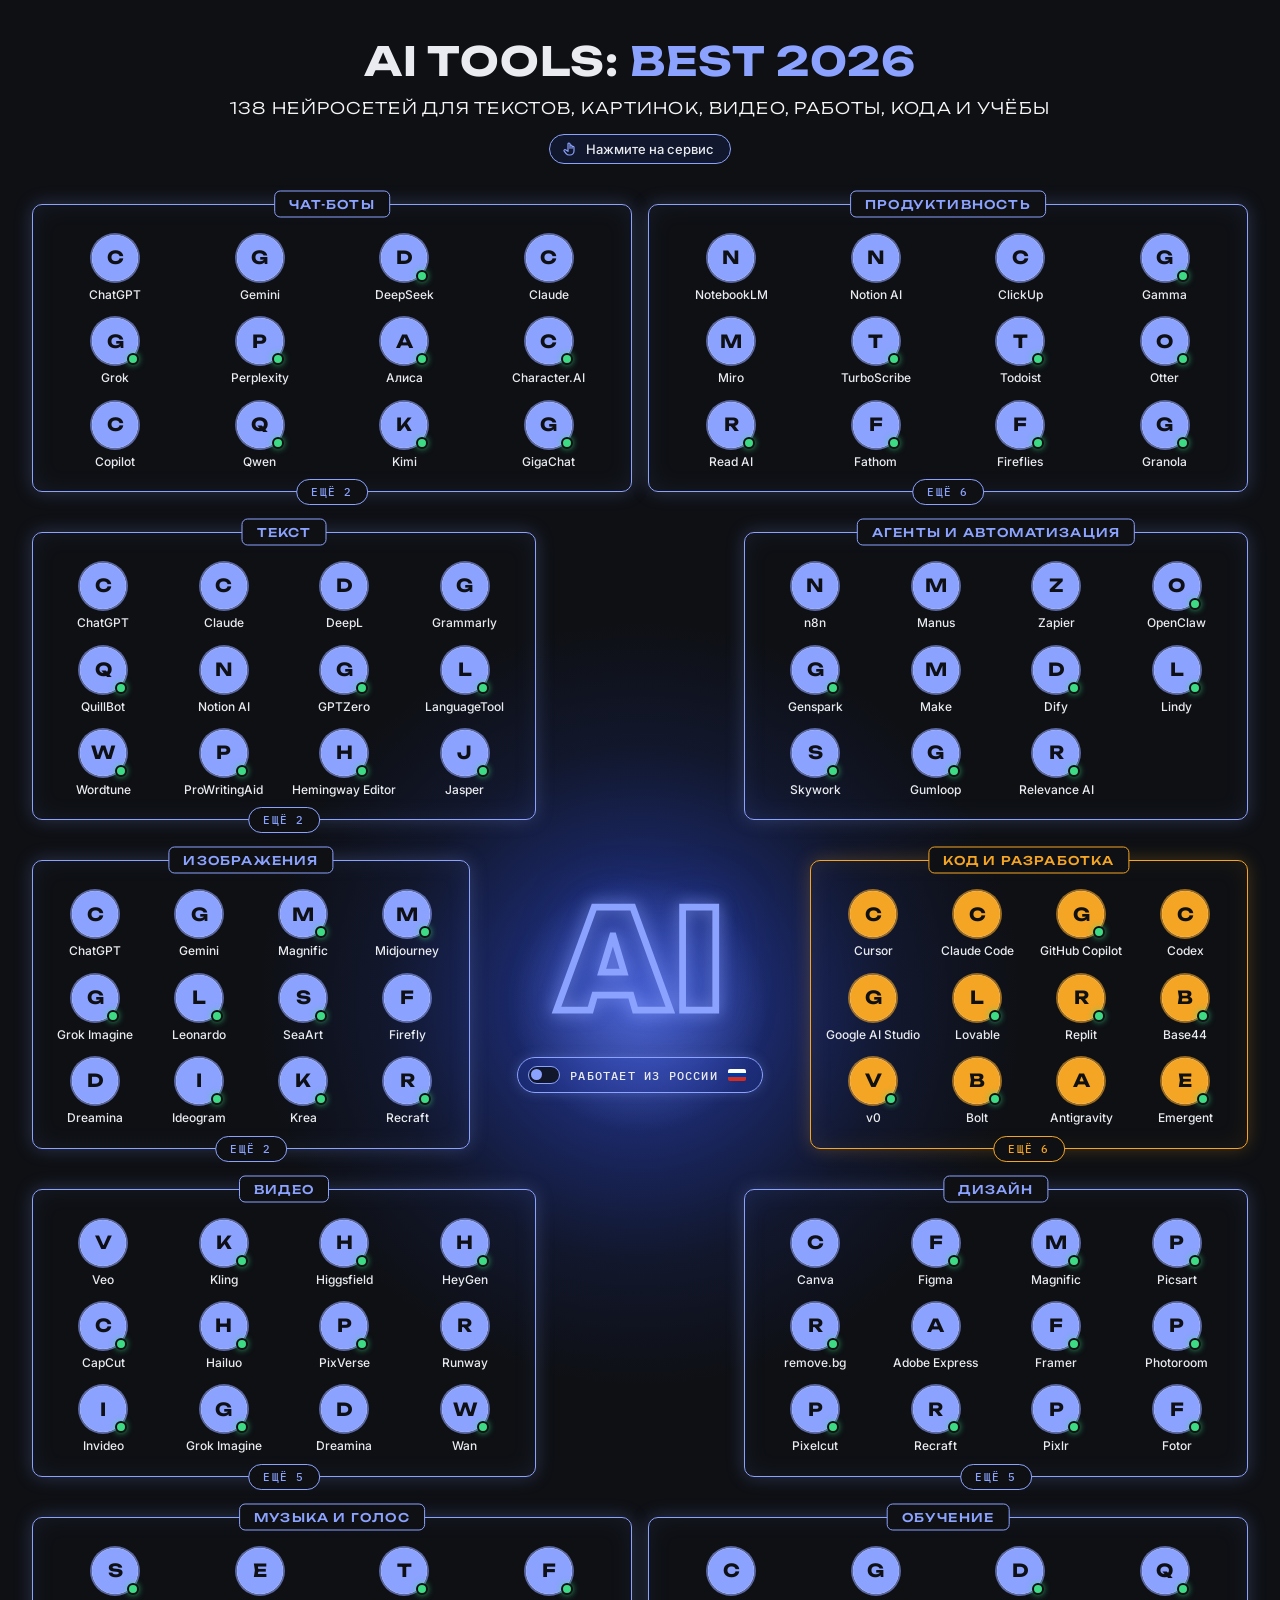
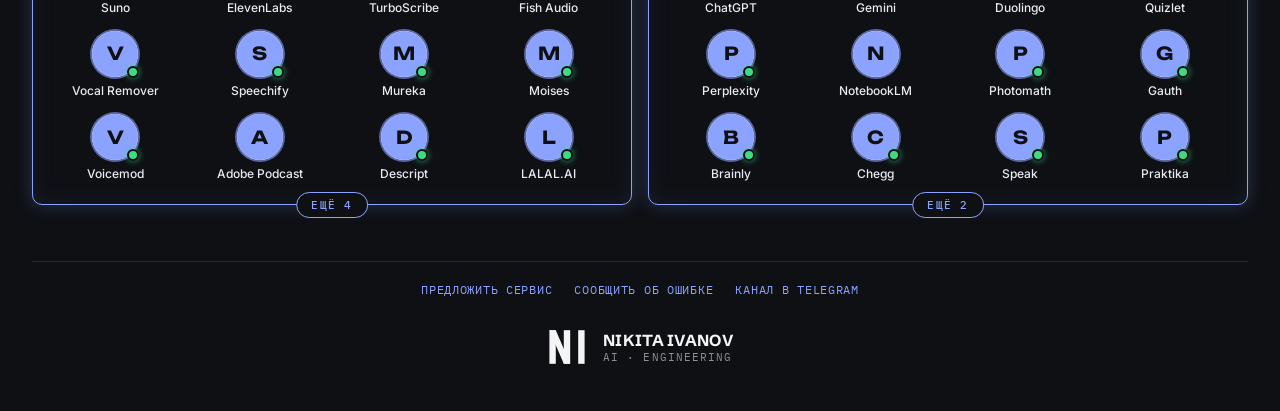
==== commit 8684b1fe: "feat: change card description" ====
--- a/index.html
+++ b/index.html
@@ -4,34 +4,30 @@
 <head>
   <meta charset="utf-8">
   <meta name="viewport" content="width=device-width, initial-scale=1, viewport-fit=cover">
-  <title>AI Tools: Best 2026 — лучшие нейросети по категориям</title>
-  <meta name="description" content="Работай быстрее. Делай больше. Лучшие ИИ-сервисы 2026 в 10 категориях — от чат-ботов до генерации видео и кода.">
+  <title>AI Tools: Best 2026 — нейросети для текстов, картинок, видео, кода и учёбы</title>
+  <meta name="description" content="138 нейросетей по категориям: что бесплатно, сколько стоит и какие работают из России без VPN.">
   <meta name="robots" content="index, follow, max-image-preview:large">
   <meta name="author" content="Nikita Ivanov">
   <meta name="theme-color" content="#0E1014">
   <link rel="canonical" href="https://tools.nikitaivanov.dev/">
-  <link rel="alternate" hreflang="ru" href="https://tools.nikitaivanov.dev/">
-  <link rel="alternate" hreflang="en" href="https://tools.nikitaivanov.dev/en/">
-  <link rel="alternate" hreflang="x-default" href="https://tools.nikitaivanov.dev/">
 
   <meta property="og:type" content="website">
   <meta property="og:site_name" content="AI Tools">
-  <meta property="og:title" content="AI Tools: Best 2026 — лучшие нейросети по категориям">
-  <meta property="og:description" content="Работай быстрее. Делай больше. Лучшие ИИ-сервисы 2026 в 10 категориях — от чат-ботов до генерации видео и кода.">
+  <meta property="og:title" content="AI Tools: Best 2026 — нейросети для текстов, картинок, видео, кода и учёбы">
+  <meta property="og:description" content="138 нейросетей по категориям: что бесплатно, сколько стоит и какие работают из России без VPN.">
   <meta property="og:url" content="https://tools.nikitaivanov.dev/">
   <meta property="og:locale" content="ru_RU">
-  <meta property="og:locale:alternate" content="en_US">
   <meta property="og:image" content="https://tools.nikitaivanov.dev/assets/og-ru.png">
   <meta property="og:image:secure_url" content="https://tools.nikitaivanov.dev/assets/og-ru.png">
   <meta property="og:image:type" content="image/png">
   <meta property="og:image:width" content="1200">
   <meta property="og:image:height" content="630">
-  <meta property="og:image:alt" content="AI TOOLS: BEST 2026 — работай быстрее, делай больше">
+  <meta property="og:image:alt" content="AI TOOLS: BEST 2026 — нейросети по категориям">
   <meta name="twitter:card" content="summary_large_image">
-  <meta name="twitter:title" content="AI Tools: Best 2026 — лучшие нейросети по категориям">
-  <meta name="twitter:description" content="Работай быстрее. Делай больше. Лучшие ИИ-сервисы 2026 в 10 категориях — от чат-ботов до генерации видео и кода.">
+  <meta name="twitter:title" content="AI Tools: Best 2026 — нейросети для текстов, картинок, видео, кода и учёбы">
+  <meta name="twitter:description" content="138 нейросетей по категориям: что бесплатно, сколько стоит и какие работают из России без VPN.">
   <meta name="twitter:image" content="https://tools.nikitaivanov.dev/assets/og-ru.png">
-  <meta name="twitter:image:alt" content="AI TOOLS: BEST 2026 — работай быстрее, делай больше">
+  <meta name="twitter:image:alt" content="AI TOOLS: BEST 2026 — нейросети по категориям">
 
   <link rel="icon" href="favicon.ico" sizes="48x48">
   <link rel="icon" type="image/svg+xml" href="assets/favicon-32.svg">
@@ -42,734 +38,705 @@
   <link rel="preconnect" href="https://www.google.com">
   <link rel="stylesheet" href="https://fonts.googleapis.com/css2?family=Archivo+Black&family=Unbounded:wght@300;500;700&family=Inter:wght@400;500;600&family=IBM+Plex+Mono:wght@400;500&family=Schibsted+Grotesk:wght@700&display=swap">
   <link rel="stylesheet" href="styles.css">
-  <script type="application/ld+json">{"@context":"https://schema.org","@graph":[{"@type":"WebSite","@id":"https://tools.nikitaivanov.dev/#website","url":"https://tools.nikitaivanov.dev/","name":"AI Tools: Best 2026","inLanguage":["ru","en"],"author":{"@type":"Person","name":"Nikita Ivanov","jobTitle":"AI Engineering"}},{"@type":"CollectionPage","@id":"https://tools.nikitaivanov.dev/#page","url":"https://tools.nikitaivanov.dev/","name":"AI Tools: Best 2026 — лучшие нейросети по категориям","description":"Работай быстрее. Делай больше. Лучшие ИИ-сервисы 2026 в 10 категориях — от чат-ботов до генерации видео и кода.","inLanguage":"ru","isPartOf":{"@id":"https://tools.nikitaivanov.dev/#website"},"author":{"@type":"Person","name":"Nikita Ivanov","jobTitle":"AI Engineering"},"dateModified":"2026-10-25","image":"https://tools.nikitaivanov.dev/assets/og-ru.png","mainEntity":{"@type":"ItemList","numberOfItems":153,"itemListElement":[{"@type":"ListItem","position":1,"name":"ChatGPT","url":"https://chatgpt.com","description":"Чат-боты: Универсальный ассистент OpenAI"},{"@type":"ListItem","position":2,"name":"Gemini","url":"https://gemini.google.com","description":"Чат-боты: Ассистент Google"},{"@type":"ListItem","position":3,"name":"DeepSeek","url":"https://chat.deepseek.com","description":"Чат-боты: Бесплатная модель с рассуждениями"},{"@type":"ListItem","position":4,"name":"Claude","url":"https://claude.ai","description":"Чат-боты: Ассистент Anthropic для текста и кода"},{"@type":"ListItem","position":5,"name":"Grok","url":"https://grok.com","description":"Чат-боты: Ассистент xAI"},{"@type":"ListItem","position":6,"name":"Perplexity","url":"https://www.perplexity.ai","description":"Чат-боты: Поиск с ответами и источниками"},{"@type":"ListItem","position":7,"name":"Алиса","url":"https://alice.yandex.ru","description":"Чат-боты: Ассистент Яндекса"},{"@type":"ListItem","position":8,"name":"Character.AI","url":"https://character.ai","description":"Чат-боты: Чаты с ИИ-персонажами"},{"@type":"ListItem","position":9,"name":"Copilot","url":"https://copilot.microsoft.com","description":"Чат-боты: Ассистент Microsoft"},{"@type":"ListItem","position":10,"name":"Qwen","url":"https://chat.qwen.ai","description":"Чат-боты: Бесплатный ассистент Alibaba"},{"@type":"ListItem","position":11,"name":"Kimi","url":"https://www.kimi.com","description":"Чат-боты: Ассистент Moonshot с агентами"},{"@type":"ListItem","position":12,"name":"GigaChat","url":"https://giga.chat","description":"Чат-боты: Ассистент Сбера"},{"@type":"ListItem","position":13,"name":"Poe","url":"https://poe.com","description":"Чат-боты: Много моделей в одном чате"},{"@type":"ListItem","position":14,"name":"Le Chat","url":"https://chat.mistral.ai","description":"Чат-боты: Европейский ассистент Mistral"},{"@type":"ListItem","position":15,"name":"ChatGPT","url":"https://chatgpt.com","description":"Текст: Черновики, письма, идеи"},{"@type":"ListItem","position":16,"name":"Claude","url":"https://claude.ai","description":"Текст: Длинные тексты и редактура"},{"@type":"ListItem","position":17,"name":"DeepL","url":"https://www.deepl.com","description":"Текст: Точный перевод и редактор"},{"@type":"ListItem","position":18,"name":"Grammarly","url":"https://www.grammarly.com","description":"Текст: Проверка английского текста"},{"@type":"ListItem","position":19,"name":"QuillBot","url":"https://quillbot.com","description":"Текст: Перефразирование и пересказ"},{"@type":"ListItem","position":20,"name":"Notion AI","url":"https://www.notion.com","description":"Текст: ИИ внутри заметок и баз знаний"},{"@type":"ListItem","position":21,"name":"GPTZero","url":"https://gptzero.me","description":"Текст: Проверка текста на ИИ"},{"@type":"ListItem","position":22,"name":"LanguageTool","url":"https://languagetool.org","description":"Текст: Проверка грамматики, включая русский"},{"@type":"ListItem","position":23,"name":"Wordtune","url":"https://www.wordtune.com","description":"Текст: Переписывание фраз и тона"},{"@type":"ListItem","position":24,"name":"ProWritingAid","url":"https://prowritingaid.com","description":"Текст: Редактура стиля для авторов"},{"@type":"ListItem","position":25,"name":"Hemingway Editor","url":"https://hemingwayapp.com","description":"Текст: Делает текст проще и яснее"},{"@type":"ListItem","position":26,"name":"Jasper","url":"https://www.jasper.ai","description":"Текст: Маркетинговые тексты в голосе бренда"},{"@type":"ListItem","position":27,"name":"NovelAI","url":"https://novelai.net","description":"Текст: Соавтор историй и ролевых сюжетов"},{"@type":"ListItem","position":28,"name":"Sudowrite","url":"https://www.sudowrite.com","description":"Текст: Помощник для художественной прозы"},{"@type":"ListItem","position":29,"name":"ChatGPT","url":"https://chatgpt.com","description":"Изображения: Картинки и правки прямо в чате"},{"@type":"ListItem","position":30,"name":"Gemini","url":"https://gemini.google.com","description":"Изображения: Nano Banana: генерация и редактирование"},{"@type":"ListItem","position":31,"name":"Magnific","url":"https://www.magnific.com","description":"Изображения: ИИ-студия бывшего Freepik"},{"@type":"ListItem","position":32,"name":"Midjourney","url":"https://www.midjourney.com","description":"Изображения: Художественная генерация изображений"},{"@type":"ListItem","position":33,"name":"Grok Imagine","url":"https://grok.com","description":"Изображения: Картинки и анимация от xAI"},{"@type":"ListItem","position":34,"name":"Leonardo","url":"https://leonardo.ai","description":"Изображения: Арт и игровые ассеты"},{"@type":"ListItem","position":35,"name":"SeaArt","url":"https://www.seaart.ai","description":"Изображения: Аниме-арт и модели сообщества"},{"@type":"ListItem","position":36,"name":"Firefly","url":"https://firefly.adobe.com","description":"Изображения: Генерация от Adobe"},{"@type":"ListItem","position":37,"name":"Dreamina","url":"https://dreamina.capcut.com","description":"Изображения: Seedream от ByteDance"},{"@type":"ListItem","position":38,"name":"Ideogram","url":"https://ideogram.ai","description":"Изображения: Картинки с аккуратным текстом"},{"@type":"ListItem","position":39,"name":"Krea","url":"https://www.krea.ai","description":"Изображения: Генерация в реальном времени"},{"@type":"ListItem","position":40,"name":"Recraft","url":"https://www.recraft.ai","description":"Изображения: Векторы, иконки, иллюстрации"},{"@type":"ListItem","position":41,"name":"Шедеврум","url":"https://shedevrum.ai","description":"Изображения: Картинки и видео от Яндекса"},{"@type":"ListItem","position":42,"name":"Flux","url":"https://bfl.ai","description":"Изображения: Модели Black Forest Labs"},{"@type":"ListItem","position":43,"name":"Veo","url":"https://labs.google/flow","description":"Видео: Видео со звуком от Google"},{"@type":"ListItem","position":44,"name":"Kling","url":"https://klingai.com","description":"Видео: Реалистичное видео"},{"@type":"ListItem","position":45,"name":"Higgsfield","url":"https://higgsfield.ai","description":"Видео: Кинематографичное видео с эффектами камеры"},{"@type":"ListItem","position":46,"name":"HeyGen","url":"https://www.heygen.com","description":"Видео: Видео с цифровыми аватарами"},{"@type":"ListItem","position":47,"name":"CapCut","url":"https://www.capcut.com","description":"Видео: Монтаж для соцсетей с ИИ"},{"@type":"ListItem","position":48,"name":"Hailuo","url":"https://hailuoai.video","description":"Видео: Видео по тексту и фото от MiniMax"},{"@type":"ListItem","position":49,"name":"PixVerse","url":"https://pixverse.ai","description":"Видео: Вирусные ролики и эффекты"},{"@type":"ListItem","position":50,"name":"Runway","url":"https://runwayml.com","description":"Видео: Генерация и монтаж видео"},{"@type":"ListItem","position":51,"name":"Invideo","url":"https://invideo.io","description":"Видео: Готовые ролики по сценарию"},{"@type":"ListItem","position":52,"name":"Grok Imagine","url":"https://grok.com","description":"Видео: Видео и картинки от xAI"},{"@type":"ListItem","position":53,"name":"Dreamina","url":"https://dreamina.capcut.com","description":"Видео: Seedance от ByteDance"},{"@type":"ListItem","position":54,"name":"Wan","url":"https://wan.video","description":"Видео: Видео со звуком от Alibaba"},{"@type":"ListItem","position":55,"name":"Vidu","url":"https://www.vidu.com","description":"Видео: Видео по фото и референсам"},{"@type":"ListItem","position":56,"name":"Synthesia","url":"https://www.synthesia.io","description":"Видео: Обучающие видео с ИИ-аватарами"},{"@type":"ListItem","position":57,"name":"Luma","url":"https://lumalabs.ai","description":"Видео: Кинематографичное видео моделями Ray"},{"@type":"ListItem","position":58,"name":"Pika","url":"https://pika.art","description":"Видео: Короткие ролики и эффекты"},{"@type":"ListItem","position":59,"name":"Шедеврум","url":"https://shedevrum.ai","description":"Видео: Видео и картинки от Яндекса"},{"@type":"ListItem","position":60,"name":"Suno","url":"https://suno.com","description":"Музыка и голос: Песни по описанию"},{"@type":"ListItem","position":61,"name":"ElevenLabs","url":"https://elevenlabs.io","description":"Музыка и голос: Синтез и клонирование голоса"},{"@type":"ListItem","position":62,"name":"TurboScribe","url":"https://turboscribe.ai","description":"Музыка и голос: Расшифровка аудио в текст"},{"@type":"ListItem","position":63,"name":"Fish Audio","url":"https://fish.audio","description":"Музыка и голос: Озвучка и клонирование голоса"},{"@type":"ListItem","position":64,"name":"Vocal Remover","url":"https://vocalremover.org","description":"Музыка и голос: Отделение голоса от музыки"},{"@type":"ListItem","position":65,"name":"Speechify","url":"https://speechify.com","description":"Музыка и голос: Чтение текста вслух"},{"@type":"ListItem","position":66,"name":"Mureka","url":"https://www.mureka.ai","description":"Музыка и голос: Песни с вокалом по тексту"},{"@type":"ListItem","position":67,"name":"Moises","url":"https://moises.ai","description":"Музыка и голос: Разделение трека на дорожки"},{"@type":"ListItem","position":68,"name":"Voicemod","url":"https://www.voicemod.net","description":"Музыка и голос: Смена голоса в реальном времени"},{"@type":"ListItem","position":69,"name":"Adobe Podcast","url":"https://podcast.adobe.com","description":"Музыка и голос: Студийный звук из любой записи"},{"@type":"ListItem","position":70,"name":"Descript","url":"https://www.descript.com","description":"Музыка и голос: Монтаж подкастов через текст"},{"@type":"ListItem","position":71,"name":"LALAL.AI","url":"https://www.lalal.ai","description":"Музыка и голос: Вокал и инструменты по дорожкам"},{"@type":"ListItem","position":72,"name":"Udio","url":"https://www.udio.com","description":"Музыка и голос: Генерация музыки"},{"@type":"ListItem","position":73,"name":"Murf","url":"https://murf.ai","description":"Музыка и голос: Озвучка текста студийными голосами"},{"@type":"ListItem","position":74,"name":"Krisp","url":"https://krisp.ai","description":"Музыка и голос: Шумоподавление на созвонах"},{"@type":"ListItem","position":75,"name":"Mubert","url":"https://mubert.com","description":"Музыка и голос: Фоновая музыка без авторских прав"},{"@type":"ListItem","position":76,"name":"NotebookLM","url":"https://notebooklm.google.com","description":"Продуктивность: Конспекты и подкасты по документам"},{"@type":"ListItem","position":77,"name":"Notion AI","url":"https://www.notion.com","description":"Продуктивность: Заметки, задачи и базы знаний"},{"@type":"ListItem","position":78,"name":"ClickUp","url":"https://clickup.com","description":"Продуктивность: Задачи и проекты с ИИ"},{"@type":"ListItem","position":79,"name":"Gamma","url":"https://gamma.app","description":"Продуктивность: Презентации за минуту"},{"@type":"ListItem","position":80,"name":"Miro","url":"https://miro.com","description":"Продуктивность: Онлайн-доска с ИИ"},{"@type":"ListItem","position":81,"name":"TurboScribe","url":"https://turboscribe.ai","description":"Продуктивность: Расшифровка аудио и видео"},{"@type":"ListItem","position":82,"name":"Todoist","url":"https://www.todoist.com","description":"Продуктивность: Список задач с ИИ-помощником"},{"@type":"ListItem","position":83,"name":"Otter","url":"https://otter.ai","description":"Продуктивность: Расшифровка встреч"},{"@type":"ListItem","position":84,"name":"Read AI","url":"https://www.read.ai","description":"Продуктивность: Итоги встреч, писем и чатов"},{"@type":"ListItem","position":85,"name":"Fathom","url":"https://www.fathom.ai","description":"Продуктивность: Бесплатный ИИ-протоколист встреч"},{"@type":"ListItem","position":86,"name":"Fireflies","url":"https://fireflies.ai","description":"Продуктивность: Протоколы созвонов"},{"@type":"ListItem","position":87,"name":"Granola","url":"https://www.granola.ai","description":"Продуктивность: Умные заметки со встреч"},{"@type":"ListItem","position":88,"name":"Wispr Flow","url":"https://wisprflow.ai","description":"Продуктивность: Голосовой ввод в любом приложении"},{"@type":"ListItem","position":89,"name":"Tactiq","url":"https://tactiq.io","description":"Продуктивность: Расшифровка Meet, Zoom, Teams"},{"@type":"ListItem","position":90,"name":"Notta","url":"https://www.notta.ai","description":"Продуктивность: Транскрибация и саммари встреч"},{"@type":"ListItem","position":91,"name":"Napkin","url":"https://www.napkin.ai","description":"Продуктивность: Схемы и инфографика из текста"},{"@type":"ListItem","position":92,"name":"tl;dv","url":"https://tldv.io","description":"Продуктивность: Запись и заметки созвонов"},{"@type":"ListItem","position":93,"name":"Motion","url":"https://www.usemotion.com","description":"Продуктивность: Планировщик задач и календаря"},{"@type":"ListItem","position":94,"name":"n8n","url":"https://n8n.io","description":"Агенты и автоматизация: Автоматизации и ИИ-агенты"},{"@type":"ListItem","position":95,"name":"Manus","url":"https://manus.im","description":"Агенты и автоматизация: Автономный агент для задач"},{"@type":"ListItem","position":96,"name":"Zapier","url":"https://zapier.com","description":"Агенты и автоматизация: Связка тысяч сервисов"},{"@type":"ListItem","position":97,"name":"OpenClaw","url":"https://openclaw.ai","description":"Агенты и автоматизация: Личный агент в мессенджерах"},{"@type":"ListItem","position":98,"name":"Genspark","url":"https://www.genspark.ai","description":"Агенты и автоматизация: Агент для поиска и документов"},{"@type":"ListItem","position":99,"name":"Make","url":"https://www.make.com","description":"Агенты и автоматизация: Визуальные сценарии интеграций"},{"@type":"ListItem","position":100,"name":"Dify","url":"https://dify.ai","description":"Агенты и автоматизация: Конструктор ИИ-приложений и агентов"},{"@type":"ListItem","position":101,"name":"Lindy","url":"https://www.lindy.ai","description":"Агенты и автоматизация: ИИ-сотрудники для рутины"},{"@type":"ListItem","position":102,"name":"Skywork","url":"https://skywork.ai","description":"Агенты и автоматизация: Агент для отчётов и презентаций"},{"@type":"ListItem","position":103,"name":"Gumloop","url":"https://www.gumloop.com","description":"Агенты и автоматизация: Конструктор ИИ-процессов"},{"@type":"ListItem","position":104,"name":"Relevance AI","url":"https://relevanceai.com","description":"Агенты и автоматизация: Команда агентов без кода"},{"@type":"ListItem","position":105,"name":"Cursor","url":"https://cursor.com","description":"Код и разработка: Редактор кода с ИИ"},{"@type":"ListItem","position":106,"name":"Claude Code","url":"https://www.claude.com/product/claude-code","description":"Код и разработка: Агент для кода в терминале"},{"@type":"ListItem","position":107,"name":"GitHub Copilot","url":"https://github.com/features/copilot","description":"Код и разработка: Автодополнение и агент в IDE"},{"@type":"ListItem","position":108,"name":"Codex","url":"https://openai.com/codex","description":"Код и разработка: Агент для кода от OpenAI"},{"@type":"ListItem","position":109,"name":"Google AI Studio","url":"https://aistudio.google.com","description":"Код и разработка: Приложения на Gemini по промпту"},{"@type":"ListItem","position":110,"name":"Lovable","url":"https://lovable.dev","description":"Код и разработка: Приложения по описанию"},{"@type":"ListItem","position":111,"name":"Replit","url":"https://replit.com","description":"Код и разработка: Код и деплой в облаке"},{"@type":"ListItem","position":112,"name":"Base44","url":"https://base44.com","description":"Код и разработка: Приложения без кода от Wix"},{"@type":"ListItem","position":113,"name":"v0","url":"https://v0.app","description":"Код и разработка: Интерфейсы и сайты по промпту"},{"@type":"ListItem","position":114,"name":"Bolt","url":"https://bolt.new","description":"Код и разработка: Веб-приложения в браузере"},{"@type":"ListItem","position":115,"name":"Antigravity","url":"https://antigravity.google","description":"Код и разработка: Агентная IDE от Google"},{"@type":"ListItem","position":116,"name":"Emergent","url":"https://emergent.sh","description":"Код и разработка: Полноценные приложения по описанию"},{"@type":"ListItem","position":117,"name":"Windsurf","url":"https://windsurf.com","description":"Код и разработка: ИИ-среда разработки"},{"@type":"ListItem","position":118,"name":"JetBrains AI","url":"https://www.jetbrains.com/ai/","description":"Код и разработка: ИИ и агент Junie в IDE JetBrains"},{"@type":"ListItem","position":119,"name":"OpenCode","url":"https://opencode.ai","description":"Код и разработка: Открытый агент в терминале"},{"@type":"ListItem","position":120,"name":"Kiro","url":"https://kiro.dev","description":"Код и разработка: IDE от AWS по спецификациям"},{"@type":"ListItem","position":121,"name":"Trae","url":"https://www.trae.ai","description":"Код и разработка: ИИ-IDE от ByteDance"},{"@type":"ListItem","position":122,"name":"Cline","url":"https://cline.bot","description":"Код и разработка: Открытый агент для VS Code"},{"@type":"ListItem","position":123,"name":"Canva","url":"https://www.canva.com","description":"Дизайн: Дизайн для всех с ИИ"},{"@type":"ListItem","position":124,"name":"Figma","url":"https://www.figma.com","description":"Дизайн: Интерфейсы с ИИ-функциями"},{"@type":"ListItem","position":125,"name":"Magnific","url":"https://www.magnific.com","description":"Дизайн: Бывший Freepik: стоки и ИИ-генерация"},{"@type":"ListItem","position":126,"name":"Picsart","url":"https://picsart.com","description":"Дизайн: Фоторедактор и ИИ-дизайн"},{"@type":"ListItem","position":127,"name":"remove.bg","url":"https://www.remove.bg","description":"Дизайн: Удаление фона в один клик"},{"@type":"ListItem","position":128,"name":"Adobe Express","url":"https://www.adobe.com/express","description":"Дизайн: Быстрая графика от Adobe"},{"@type":"ListItem","position":129,"name":"Framer","url":"https://www.framer.com","description":"Дизайн: Сайты без кода"},{"@type":"ListItem","position":130,"name":"Photoroom","url":"https://www.photoroom.com","description":"Дизайн: Удаление фона и фото товаров"},{"@type":"ListItem","position":131,"name":"Pixelcut","url":"https://www.pixelcut.ai","description":"Дизайн: Фото товаров для магазинов"},{"@type":"ListItem","position":132,"name":"Recraft","url":"https://www.recraft.ai","description":"Дизайн: Векторы, иконки, иллюстрации"},{"@type":"ListItem","position":133,"name":"Pixlr","url":"https://pixlr.com","description":"Дизайн: Онлайн-фоторедактор с ИИ"},{"@type":"ListItem","position":134,"name":"Fotor","url":"https://www.fotor.com","description":"Дизайн: Фоторедактор и графика с ИИ"},{"@type":"ListItem","position":135,"name":"Lovart","url":"https://www.lovart.ai","description":"Дизайн: ИИ-агент для дизайна"},{"@type":"ListItem","position":136,"name":"Stitch","url":"https://stitch.withgoogle.com","description":"Дизайн: Макеты интерфейсов от Google"},{"@type":"ListItem","position":137,"name":"Relume","url":"https://www.relume.io","description":"Дизайн: Структура и вайрфреймы сайта"},{"@type":"ListItem","position":138,"name":"Looka","url":"https://looka.com","description":"Дизайн: Логотип и брендинг"},{"@type":"ListItem","position":139,"name":"Uizard","url":"https://uizard.io","description":"Дизайн: Прототипы из эскизов"},{"@type":"ListItem","position":140,"name":"ChatGPT","url":"https://chatgpt.com","description":"Обучение: Режим учёбы с пошаговыми объяснениями"},{"@type":"ListItem","position":141,"name":"Gemini","url":"https://gemini.google.com","description":"Обучение: Guided Learning: разбор темы шагами"},{"@type":"ListItem","position":142,"name":"Duolingo","url":"https://www.duolingo.com","description":"Обучение: Языки с ИИ-диалогами"},{"@type":"ListItem","position":143,"name":"Quizlet","url":"https://quizlet.com","description":"Обучение: Карточки и тесты с ИИ"},{"@type":"ListItem","position":144,"name":"Perplexity","url":"https://www.perplexity.ai","description":"Обучение: Разобраться в теме с источниками"},{"@type":"ListItem","position":145,"name":"NotebookLM","url":"https://notebooklm.google.com","description":"Обучение: Учись по своим материалам"},{"@type":"ListItem","position":146,"name":"Photomath","url":"https://photomath.com","description":"Обучение: Решение задач по фото"},{"@type":"ListItem","position":147,"name":"Gauth","url":"https://www.gauthmath.com","description":"Обучение: Решение домашки по фото"},{"@type":"ListItem","position":148,"name":"Brainly","url":"https://brainly.com","description":"Обучение: Помощь с домашними заданиями"},{"@type":"ListItem","position":149,"name":"Chegg","url":"https://www.chegg.com","description":"Обучение: Решения задач и учебников"},{"@type":"ListItem","position":150,"name":"Speak","url":"https://www.speak.com","description":"Обучение: Разговорная практика языка"},{"@type":"ListItem","position":151,"name":"Praktika","url":"https://praktika.ai","description":"Обучение: Английский с ИИ-аватаром"},{"@type":"ListItem","position":152,"name":"ELSA Speak","url":"https://elsaspeak.com","description":"Обучение: Тренер английского произношения"},{"@type":"ListItem","position":153,"name":"Khanmigo","url":"https://www.khanmigo.ai","description":"Обучение: ИИ-репетитор Khan Academy"}]}}]}</script>
+  <script type="application/ld+json">{"@context":"https://schema.org","@graph":[{"@type":"WebSite","@id":"https://tools.nikitaivanov.dev/#website","url":"https://tools.nikitaivanov.dev/","name":"AI Tools: Best 2026","inLanguage":"ru","author":{"@type":"Person","name":"Nikita Ivanov","jobTitle":"AI Engineering"}},{"@type":"CollectionPage","@id":"https://tools.nikitaivanov.dev/#page","url":"https://tools.nikitaivanov.dev/","name":"AI Tools: Best 2026 — нейросети для текстов, картинок, видео, кода и учёбы","description":"138 нейросетей по категориям: что бесплатно, сколько стоит и какие работают из России без VPN.","inLanguage":"ru","isPartOf":{"@id":"https://tools.nikitaivanov.dev/#website"},"author":{"@type":"Person","name":"Nikita Ivanov","jobTitle":"AI Engineering"},"dateModified":"2026-10-29","image":"https://tools.nikitaivanov.dev/assets/og-ru.png","mainEntity":{"@type":"ItemList","numberOfItems":138,"itemListElement":[{"@type":"ListItem","position":1,"name":"ChatGPT","url":"https://chatgpt.com","description":"Чат-боты: Универсальный ассистент OpenAI"},{"@type":"ListItem","position":2,"name":"Gemini","url":"https://gemini.google.com","description":"Чат-боты: Ассистент Google"},{"@type":"ListItem","position":3,"name":"DeepSeek","url":"https://chat.deepseek.com","description":"Чат-боты: Бесплатная модель с рассуждениями"},{"@type":"ListItem","position":4,"name":"Claude","url":"https://claude.ai","description":"Чат-боты: Ассистент Anthropic для текста и кода"},{"@type":"ListItem","position":5,"name":"Grok","url":"https://grok.com","description":"Чат-боты: Ассистент xAI"},{"@type":"ListItem","position":6,"name":"Perplexity","url":"https://www.perplexity.ai","description":"Чат-боты: Поиск с ответами и источниками"},{"@type":"ListItem","position":7,"name":"Алиса","url":"https://alice.yandex.ru","description":"Чат-боты: Ассистент Яндекса"},{"@type":"ListItem","position":8,"name":"Character.AI","url":"https://character.ai","description":"Чат-боты: Чаты с ИИ-персонажами"},{"@type":"ListItem","position":9,"name":"Copilot","url":"https://copilot.microsoft.com","description":"Чат-боты: Ассистент Microsoft"},{"@type":"ListItem","position":10,"name":"Qwen","url":"https://chat.qwen.ai","description":"Чат-боты: Бесплатный ассистент Alibaba"},{"@type":"ListItem","position":11,"name":"Kimi","url":"https://www.kimi.com","description":"Чат-боты: Ассистент Moonshot с агентами"},{"@type":"ListItem","position":12,"name":"GigaChat","url":"https://giga.chat","description":"Чат-боты: Ассистент Сбера"},{"@type":"ListItem","position":13,"name":"Poe","url":"https://poe.com","description":"Чат-боты: Много моделей в одном чате"},{"@type":"ListItem","position":14,"name":"Le Chat","url":"https://chat.mistral.ai","description":"Чат-боты: Европейский ассистент Mistral"},{"@type":"ListItem","position":15,"name":"DeepL","url":"https://www.deepl.com","description":"Текст: Точный перевод и редактор"},{"@type":"ListItem","position":16,"name":"Grammarly","url":"https://www.grammarly.com","description":"Текст: Проверка английского текста"},{"@type":"ListItem","position":17,"name":"QuillBot","url":"https://quillbot.com","description":"Текст: Перефразирование и пересказ"},{"@type":"ListItem","position":18,"name":"Notion AI","url":"https://www.notion.com","description":"Текст: ИИ внутри заметок и баз знаний"},{"@type":"ListItem","position":19,"name":"GPTZero","url":"https://gptzero.me","description":"Текст: Проверка текста на ИИ"},{"@type":"ListItem","position":20,"name":"LanguageTool","url":"https://languagetool.org","description":"Текст: Проверка грамматики, включая русский"},{"@type":"ListItem","position":21,"name":"Wordtune","url":"https://www.wordtune.com","description":"Текст: Переписывание фраз и тона"},{"@type":"ListItem","position":22,"name":"ProWritingAid","url":"https://prowritingaid.com","description":"Текст: Редактура стиля для авторов"},{"@type":"ListItem","position":23,"name":"Hemingway Editor","url":"https://hemingwayapp.com","description":"Текст: Делает текст проще и яснее"},{"@type":"ListItem","position":24,"name":"Jasper","url":"https://www.jasper.ai","description":"Текст: Маркетинговые тексты в голосе бренда"},{"@type":"ListItem","position":25,"name":"NovelAI","url":"https://novelai.net","description":"Текст: Соавтор историй и ролевых сюжетов"},{"@type":"ListItem","position":26,"name":"Sudowrite","url":"https://www.sudowrite.com","description":"Текст: Помощник для художественной прозы"},{"@type":"ListItem","position":27,"name":"Magnific","url":"https://www.magnific.com","description":"Изображения: ИИ-студия бывшего Freepik"},{"@type":"ListItem","position":28,"name":"Midjourney","url":"https://www.midjourney.com","description":"Изображения: Художественная генерация изображений"},{"@type":"ListItem","position":29,"name":"Grok Imagine","url":"https://grok.com","description":"Изображения: Картинки и анимация от xAI"},{"@type":"ListItem","position":30,"name":"Leonardo","url":"https://leonardo.ai","description":"Изображения: Арт и игровые ассеты"},{"@type":"ListItem","position":31,"name":"SeaArt","url":"https://www.seaart.ai","description":"Изображения: Аниме-арт и модели сообщества"},{"@type":"ListItem","position":32,"name":"Firefly","url":"https://firefly.adobe.com","description":"Изображения: Генерация от Adobe"},{"@type":"ListItem","position":33,"name":"Dreamina","url":"https://dreamina.capcut.com","description":"Изображения: Seedream от ByteDance"},{"@type":"ListItem","position":34,"name":"Ideogram","url":"https://ideogram.ai","description":"Изображения: Картинки с аккуратным текстом"},{"@type":"ListItem","position":35,"name":"Krea","url":"https://www.krea.ai","description":"Изображения: Генерация в реальном времени"},{"@type":"ListItem","position":36,"name":"Recraft","url":"https://www.recraft.ai","description":"Изображения: Векторы, иконки, иллюстрации"},{"@type":"ListItem","position":37,"name":"Шедеврум","url":"https://shedevrum.ai","description":"Изображения: Картинки и видео от Яндекса"},{"@type":"ListItem","position":38,"name":"Flux","url":"https://bfl.ai","description":"Изображения: Модели Black Forest Labs"},{"@type":"ListItem","position":39,"name":"Veo","url":"https://labs.google/flow","description":"Видео: Видео со звуком от Google"},{"@type":"ListItem","position":40,"name":"Kling","url":"https://klingai.com","description":"Видео: Реалистичное видео"},{"@type":"ListItem","position":41,"name":"Higgsfield","url":"https://higgsfield.ai","description":"Видео: Кинематографичное видео с эффектами камеры"},{"@type":"ListItem","position":42,"name":"HeyGen","url":"https://www.heygen.com","description":"Видео: Видео с цифровыми аватарами"},{"@type":"ListItem","position":43,"name":"CapCut","url":"https://www.capcut.com","description":"Видео: Монтаж для соцсетей с ИИ"},{"@type":"ListItem","position":44,"name":"Hailuo","url":"https://hailuoai.video","description":"Видео: Видео по тексту и фото от MiniMax"},{"@type":"ListItem","position":45,"name":"PixVerse","url":"https://pixverse.ai","description":"Видео: Вирусные ролики и эффекты"},{"@type":"ListItem","position":46,"name":"Runway","url":"https://runwayml.com","description":"Видео: Генерация и монтаж видео"},{"@type":"ListItem","position":47,"name":"Invideo","url":"https://invideo.io","description":"Видео: Готовые ролики по сценарию"},{"@type":"ListItem","position":48,"name":"Wan","url":"https://wan.video","description":"Видео: Видео со звуком от Alibaba"},{"@type":"ListItem","position":49,"name":"Vidu","url":"https://www.vidu.com","description":"Видео: Видео по фото и референсам"},{"@type":"ListItem","position":50,"name":"Synthesia","url":"https://www.synthesia.io","description":"Видео: Обучающие видео с ИИ-аватарами"},{"@type":"ListItem","position":51,"name":"Luma","url":"https://lumalabs.ai","description":"Видео: Кинематографичное видео моделями Ray"},{"@type":"ListItem","position":52,"name":"Pika","url":"https://pika.art","description":"Видео: Короткие ролики и эффекты"},{"@type":"ListItem","position":53,"name":"Suno","url":"https://suno.com","description":"Музыка и голос: Песни по описанию"},{"@type":"ListItem","position":54,"name":"ElevenLabs","url":"https://elevenlabs.io","description":"Музыка и голос: Синтез и клонирование голоса"},{"@type":"ListItem","position":55,"name":"TurboScribe","url":"https://turboscribe.ai","description":"Музыка и голос: Расшифровка аудио в текст"},{"@type":"ListItem","position":56,"name":"Fish Audio","url":"https://fish.audio","description":"Музыка и голос: Озвучка и клонирование голоса"},{"@type":"ListItem","position":57,"name":"Vocal Remover","url":"https://vocalremover.org","description":"Музыка и голос: Отделение голоса от музыки"},{"@type":"ListItem","position":58,"name":"Speechify","url":"https://speechify.com","description":"Музыка и голос: Чтение текста вслух"},{"@type":"ListItem","position":59,"name":"Mureka","url":"https://www.mureka.ai","description":"Музыка и голос: Песни с вокалом по тексту"},{"@type":"ListItem","position":60,"name":"Moises","url":"https://moises.ai","description":"Музыка и голос: Разделение трека на дорожки"},{"@type":"ListItem","position":61,"name":"Voicemod","url":"https://www.voicemod.net","description":"Музыка и голос: Смена голоса в реальном времени"},{"@type":"ListItem","position":62,"name":"Adobe Podcast","url":"https://podcast.adobe.com","description":"Музыка и голос: Студийный звук из любой записи"},{"@type":"ListItem","position":63,"name":"Descript","url":"https://www.descript.com","description":"Музыка и голос: Монтаж подкастов через текст"},{"@type":"ListItem","position":64,"name":"LALAL.AI","url":"https://www.lalal.ai","description":"Музыка и голос: Вокал и инструменты по дорожкам"},{"@type":"ListItem","position":65,"name":"Udio","url":"https://www.udio.com","description":"Музыка и голос: Генерация музыки"},{"@type":"ListItem","position":66,"name":"Murf","url":"https://murf.ai","description":"Музыка и голос: Озвучка текста студийными голосами"},{"@type":"ListItem","position":67,"name":"Krisp","url":"https://krisp.ai","description":"Музыка и голос: Шумоподавление на созвонах"},{"@type":"ListItem","position":68,"name":"Mubert","url":"https://mubert.com","description":"Музыка и голос: Фоновая музыка без авторских прав"},{"@type":"ListItem","position":69,"name":"NotebookLM","url":"https://notebooklm.google.com","description":"Продуктивность: Конспекты и подкасты по документам"},{"@type":"ListItem","position":70,"name":"ClickUp","url":"https://clickup.com","description":"Продуктивность: Задачи и проекты с ИИ"},{"@type":"ListItem","position":71,"name":"Gamma","url":"https://gamma.app","description":"Продуктивность: Презентации за минуту"},{"@type":"ListItem","position":72,"name":"Miro","url":"https://miro.com","description":"Продуктивность: Онлайн-доска с ИИ"},{"@type":"ListItem","position":73,"name":"Todoist","url":"https://www.todoist.com","description":"Продуктивность: Список задач с ИИ-помощником"},{"@type":"ListItem","position":74,"name":"Otter","url":"https://otter.ai","description":"Продуктивность: Расшифровка встреч"},{"@type":"ListItem","position":75,"name":"Read AI","url":"https://www.read.ai","description":"Продуктивность: Итоги встреч, писем и чатов"},{"@type":"ListItem","position":76,"name":"Fathom","url":"https://www.fathom.ai","description":"Продуктивность: Бесплатный ИИ-протоколист встреч"},{"@type":"ListItem","position":77,"name":"Fireflies","url":"https://fireflies.ai","description":"Продуктивность: Протоколы созвонов"},{"@type":"ListItem","position":78,"name":"Granola","url":"https://www.granola.ai","description":"Продуктивность: Умные заметки со встреч"},{"@type":"ListItem","position":79,"name":"Wispr Flow","url":"https://wisprflow.ai","description":"Продуктивность: Голосовой ввод в любом приложении"},{"@type":"ListItem","position":80,"name":"Tactiq","url":"https://tactiq.io","description":"Продуктивность: Расшифровка Meet, Zoom, Teams"},{"@type":"ListItem","position":81,"name":"Notta","url":"https://www.notta.ai","description":"Продуктивность: Транскрибация и саммари встреч"},{"@type":"ListItem","position":82,"name":"Napkin","url":"https://www.napkin.ai","description":"Продуктивность: Схемы и инфографика из текста"},{"@type":"ListItem","position":83,"name":"tl;dv","url":"https://tldv.io","description":"Продуктивность: Запись и заметки созвонов"},{"@type":"ListItem","position":84,"name":"Motion","url":"https://www.usemotion.com","description":"Продуктивность: Планировщик задач и календаря"},{"@type":"ListItem","position":85,"name":"n8n","url":"https://n8n.io","description":"Агенты и автоматизация: Автоматизации и ИИ-агенты"},{"@type":"ListItem","position":86,"name":"Manus","url":"https://manus.im","description":"Агенты и автоматизация: Автономный агент для задач"},{"@type":"ListItem","position":87,"name":"Zapier","url":"https://zapier.com","description":"Агенты и автоматизация: Связка тысяч сервисов"},{"@type":"ListItem","position":88,"name":"OpenClaw","url":"https://openclaw.ai","description":"Агенты и автоматизация: Личный агент в мессенджерах"},{"@type":"ListItem","position":89,"name":"Genspark","url":"https://www.genspark.ai","description":"Агенты и автоматизация: Агент для поиска и документов"},{"@type":"ListItem","position":90,"name":"Make","url":"https://www.make.com","description":"Агенты и автоматизация: Визуальные сценарии интеграций"},{"@type":"ListItem","position":91,"name":"Dify","url":"https://dify.ai","description":"Агенты и автоматизация: Конструктор ИИ-приложений и агентов"},{"@type":"ListItem","position":92,"name":"Lindy","url":"https://www.lindy.ai","description":"Агенты и автоматизация: ИИ-сотрудники для рутины"},{"@type":"ListItem","position":93,"name":"Skywork","url":"https://skywork.ai","description":"Агенты и автоматизация: Агент для отчётов и презентаций"},{"@type":"ListItem","position":94,"name":"Gumloop","url":"https://www.gumloop.com","description":"Агенты и автоматизация: Конструктор ИИ-процессов"},{"@type":"ListItem","position":95,"name":"Relevance AI","url":"https://relevanceai.com","description":"Агенты и автоматизация: Команда агентов без кода"},{"@type":"ListItem","position":96,"name":"Cursor","url":"https://cursor.com","description":"Код и разработка: Редактор кода с ИИ"},{"@type":"ListItem","position":97,"name":"Claude Code","url":"https://www.claude.com/product/claude-code","description":"Код и разработка: Агент для кода в терминале"},{"@type":"ListItem","position":98,"name":"GitHub Copilot","url":"https://github.com/features/copilot","description":"Код и разработка: Автодополнение и агент в IDE"},{"@type":"ListItem","position":99,"name":"Codex","url":"https://openai.com/codex","description":"Код и разработка: Агент для кода от OpenAI"},{"@type":"ListItem","position":100,"name":"Google AI Studio","url":"https://aistudio.google.com","description":"Код и разработка: Приложения на Gemini по промпту"},{"@type":"ListItem","position":101,"name":"Lovable","url":"https://lovable.dev","description":"Код и разработка: Приложения по описанию"},{"@type":"ListItem","position":102,"name":"Replit","url":"https://replit.com","description":"Код и разработка: Код и деплой в облаке"},{"@type":"ListItem","position":103,"name":"Base44","url":"https://base44.com","description":"Код и разработка: Приложения без кода от Wix"},{"@type":"ListItem","position":104,"name":"v0","url":"https://v0.app","description":"Код и разработка: Интерфейсы и сайты по промпту"},{"@type":"ListItem","position":105,"name":"Bolt","url":"https://bolt.new","description":"Код и разработка: Веб-приложения в браузере"},{"@type":"ListItem","position":106,"name":"Antigravity","url":"https://antigravity.google","description":"Код и разработка: Агентная IDE от Google"},{"@type":"ListItem","position":107,"name":"Emergent","url":"https://emergent.sh","description":"Код и разработка: Полноценные приложения по описанию"},{"@type":"ListItem","position":108,"name":"Windsurf","url":"https://windsurf.com","description":"Код и разработка: ИИ-среда разработки"},{"@type":"ListItem","position":109,"name":"JetBrains AI","url":"https://www.jetbrains.com/ai/","description":"Код и разработка: ИИ и агент Junie в IDE JetBrains"},{"@type":"ListItem","position":110,"name":"OpenCode","url":"https://opencode.ai","description":"Код и разработка: Открытый агент в терминале"},{"@type":"ListItem","position":111,"name":"Kiro","url":"https://kiro.dev","description":"Код и разработка: IDE от AWS по спецификациям"},{"@type":"ListItem","position":112,"name":"Trae","url":"https://www.trae.ai","description":"Код и разработка: ИИ-IDE от ByteDance"},{"@type":"ListItem","position":113,"name":"Cline","url":"https://cline.bot","description":"Код и разработка: Открытый агент для VS Code"},{"@type":"ListItem","position":114,"name":"Canva","url":"https://www.canva.com","description":"Дизайн: Дизайн для всех с ИИ"},{"@type":"ListItem","position":115,"name":"Figma","url":"https://www.figma.com","description":"Дизайн: Интерфейсы с ИИ-функциями"},{"@type":"ListItem","position":116,"name":"Picsart","url":"https://picsart.com","description":"Дизайн: Фоторедактор и ИИ-дизайн"},{"@type":"ListItem","position":117,"name":"remove.bg","url":"https://www.remove.bg","description":"Дизайн: Удаление фона в один клик"},{"@type":"ListItem","position":118,"name":"Adobe Express","url":"https://www.adobe.com/express","description":"Дизайн: Быстрая графика от Adobe"},{"@type":"ListItem","position":119,"name":"Framer","url":"https://www.framer.com","description":"Дизайн: Сайты без кода"},{"@type":"ListItem","position":120,"name":"Photoroom","url":"https://www.photoroom.com","description":"Дизайн: Удаление фона и фото товаров"},{"@type":"ListItem","position":121,"name":"Pixelcut","url":"https://www.pixelcut.ai","description":"Дизайн: Фото товаров для магазинов"},{"@type":"ListItem","position":122,"name":"Pixlr","url":"https://pixlr.com","description":"Дизайн: Онлайн-фоторедактор с ИИ"},{"@type":"ListItem","position":123,"name":"Fotor","url":"https://www.fotor.com","description":"Дизайн: Фоторедактор и графика с ИИ"},{"@type":"ListItem","position":124,"name":"Lovart","url":"https://www.lovart.ai","description":"Дизайн: ИИ-агент для дизайна"},{"@type":"ListItem","position":125,"name":"Stitch","url":"https://stitch.withgoogle.com","description":"Дизайн: Макеты интерфейсов от Google"},{"@type":"ListItem","position":126,"name":"Relume","url":"https://www.relume.io","description":"Дизайн: Структура и вайрфреймы сайта"},{"@type":"ListItem","position":127,"name":"Looka","url":"https://looka.com","description":"Дизайн: Логотип и брендинг"},{"@type":"ListItem","position":128,"name":"Uizard","url":"https://uizard.io","description":"Дизайн: Прототипы из эскизов"},{"@type":"ListItem","position":129,"name":"Duolingo","url":"https://www.duolingo.com","description":"Обучение: Языки с ИИ-диалогами"},{"@type":"ListItem","position":130,"name":"Quizlet","url":"https://quizlet.com","description":"Обучение: Карточки и тесты с ИИ"},{"@type":"ListItem","position":131,"name":"Photomath","url":"https://photomath.com","description":"Обучение: Решение задач по фото"},{"@type":"ListItem","position":132,"name":"Gauth","url":"https://www.gauthmath.com","description":"Обучение: Решение домашки по фото"},{"@type":"ListItem","position":133,"name":"Brainly","url":"https://brainly.com","description":"Обучение: Помощь с домашними заданиями"},{"@type":"ListItem","position":134,"name":"Chegg","url":"https://www.chegg.com","description":"Обучение: Решения задач и учебников"},{"@type":"ListItem","position":135,"name":"Speak","url":"https://www.speak.com","description":"Обучение: Разговорная практика языка"},{"@type":"ListItem","position":136,"name":"Praktika","url":"https://praktika.ai","description":"Обучение: Английский с ИИ-аватаром"},{"@type":"ListItem","position":137,"name":"ELSA Speak","url":"https://elsaspeak.com","description":"Обучение: Тренер английского произношения"},{"@type":"ListItem","position":138,"name":"Khanmigo","url":"https://www.khanmigo.ai","description":"Обучение: ИИ-репетитор Khan Academy"}]}}]}</script>
 </head>
 <body>
   <div class="page">
-    <nav class="lang" aria-label="Language"><a aria-current="true">RU</a><span aria-hidden="true">/</span><a href="en/" hreflang="en" lang="en">EN</a></nav>
-
     <header class="header">
       <h1>AI TOOLS: <span class="acc">BEST 2026</span></h1>
-      <p class="tagline">Работай быстрее. Делай больше.</p>
-      <p class="bookmark">Нажми <kbd id="bm-key">⌘D</kbd>, чтобы сохранить в закладки</p>
+      <p class="tagline">138 нейросетей для текстов, картинок, видео, работы, кода и учёбы</p>
+      <p class="howto"><span class="k"><svg class="hand" viewBox="0 0 24 24" aria-hidden="true"><path d="M9 11V4.5a1.5 1.5 0 0 1 3 0V11m0-3.5a1.5 1.5 0 0 1 3 0V11m0-1.5a1.5 1.5 0 0 1 3 0V15a6 6 0 0 1-6 6h-1.2a6 6 0 0 1-4.6-2.2l-3-3.6a1.5 1.5 0 0 1 2.2-2L9 15.5V11"/></svg>Нажмите на сервис</span></p>
     </header>
 
     <main class="layout" id="layout">
       <section class="sec l" data-row="1" style="grid-row:1" aria-labelledby="sec-chat">
         <h2 class="tab" id="sec-chat">Чат-боты</h2>
-        <div class="band paged"><div class="vp"><div class="track"><ul class="icons">
-          <li><a class="tool" href="https://chatgpt.com" target="_blank" rel="noopener" data-desc="Универсальный ассистент OpenAI" data-free="базовая модель, лимиты на файлы и картинки" data-plan="Go" data-paid="от $8/мес · больше картинок, файлов и памяти" data-match="free">
-            <span class="ico"><img src="https://www.google.com/s2/favicons?domain=chatgpt.com&amp;sz=128" alt="" width="28" height="28" referrerpolicy="no-referrer" data-logo="ok"></span>
-            <span class="name">ChatGPT</span><span class="sr-only"> — Универсальный ассистент OpenAI. Бесплатно: базовая модель, лимиты на файлы и картинки. Go: от $8/мес · больше картинок, файлов и памяти</span>
-          </a></li>
-          <li><a class="tool" href="https://gemini.google.com" target="_blank" rel="noopener" data-desc="Ассистент Google" data-free="базовый лимит, обновляется каждые 5 часов" data-plan="Google AI Plus" data-paid="от $4.99/мес · в 2 раза больше лимитов, генерация видео" data-match="free">
-            <span class="ico"><img src="https://www.google.com/s2/favicons?domain=gemini.google.com&amp;sz=128" alt="" width="28" height="28" referrerpolicy="no-referrer" data-logo="ok"></span>
-            <span class="name">Gemini</span><span class="sr-only"> — Ассистент Google. Бесплатно: базовый лимит, обновляется каждые 5 часов. Google AI Plus: от $4.99/мес · в 2 раза больше лимитов, генерация видео</span>
-          </a></li>
-          <li><a class="tool" href="https://chat.deepseek.com" target="_blank" rel="noopener" data-desc="Бесплатная модель с рассуждениями" data-free="без ограничений, в часы пик возможны задержки" data-plan="Платно" data-paid="подписки нет" data-match="free novpn">
-            <span class="ico"><img src="https://www.google.com/s2/favicons?domain=chat.deepseek.com&amp;sz=128" alt="" width="28" height="28" referrerpolicy="no-referrer" data-logo="ok"></span>
-            <span class="name">DeepSeek</span><span class="sr-only"> — Бесплатная модель с рассуждениями. Бесплатно: без ограничений, в часы пик возможны задержки. Платно: подписки нет</span>
-          </a></li>
-          <li><a class="tool" href="https://claude.ai" target="_blank" rel="noopener" data-desc="Ассистент Anthropic для текста и кода" data-free="лимит сообщений, обновляется каждые 5 часов" data-plan="Pro" data-paid="от $20/мес · в 5+ раз больше сообщений" data-match="free">
-            <span class="ico"><img src="https://www.google.com/s2/favicons?domain=claude.ai&amp;sz=128" alt="" width="28" height="28" referrerpolicy="no-referrer" data-logo="ok"></span>
-            <span class="name">Claude</span><span class="sr-only"> — Ассистент Anthropic для текста и кода. Бесплатно: лимит сообщений, обновляется каждые 5 часов. Pro: от $20/мес · в 5+ раз больше сообщений</span>
-          </a></li>
-          <li><a class="tool" href="https://grok.com" target="_blank" rel="noopener" data-desc="Ассистент xAI" data-free="ограниченное число запросов" data-plan="SuperGrok" data-paid="от $30/мес · все модели, картинки, голос" data-match="free novpn">
-            <span class="ico"><img src="https://www.google.com/s2/favicons?domain=grok.com&amp;sz=128" alt="" width="28" height="28" referrerpolicy="no-referrer" data-logo="ok"></span>
-            <span class="name">Grok</span><span class="sr-only"> — Ассистент xAI. Бесплатно: ограниченное число запросов. SuperGrok: от $30/мес · все модели, картинки, голос</span>
-          </a></li>
-          <li><a class="tool" href="https://www.perplexity.ai" target="_blank" rel="noopener" data-desc="Поиск с ответами и источниками" data-free="~3 Pro-поиска в день, обычный поиск без ограничений" data-plan="Pro" data-paid="от $20/мес · сотни Pro-поисков, Deep Research" data-match="free novpn">
-            <span class="ico"><img src="https://www.google.com/s2/favicons?domain=www.perplexity.ai&amp;sz=128" alt="" width="28" height="28" referrerpolicy="no-referrer" data-logo="ok"></span>
-            <span class="name">Perplexity</span><span class="sr-only"> — Поиск с ответами и источниками. Бесплатно: ~3 Pro-поиска в день, обычный поиск без ограничений. Pro: от $20/мес · сотни Pro-поисков, Deep Research</span>
-          </a></li>
-          <li><a class="tool" href="https://alice.yandex.ru" target="_blank" rel="noopener" data-desc="Ассистент Яндекса" data-free="чат, картинки и файлы с мягкими лимитами" data-plan="Алиса Плюс" data-paid="от 199 ₽/мес · опция к Яндекс Плюсу: картинки без водяных знаков, больше «Исследований»" data-match="free novpn">
-            <span class="ico"><img src="https://www.google.com/s2/favicons?domain=alice.yandex.ru&amp;sz=128" alt="" width="28" height="28" referrerpolicy="no-referrer" data-logo="ok"></span>
-            <span class="name">Алиса</span><span class="sr-only"> — Ассистент Яндекса. Бесплатно: чат, картинки и файлы с мягкими лимитами. Алиса Плюс: от 199 ₽/мес · опция к Яндекс Плюсу: картинки без водяных знаков, больше «Исследований»</span>
-          </a></li>
-          <li><a class="tool" href="https://character.ai" target="_blank" rel="noopener" data-desc="Чаты с ИИ-персонажами" data-free="все персонажи, реклама и замедление в часы пик" data-plan="c.ai+" data-paid="от $9.99/мес · без рекламы и очереди, безлимитные звонки" data-match="free novpn">
-            <span class="ico"><img src="https://www.google.com/s2/favicons?domain=character.ai&amp;sz=128" alt="" width="28" height="28" referrerpolicy="no-referrer" data-logo="ok"></span>
-            <span class="name">Character.AI</span><span class="sr-only"> — Чаты с ИИ-персонажами. Бесплатно: все персонажи, реклама и замедление в часы пик. c.ai+: от $9.99/мес · без рекламы и очереди, безлимитные звонки</span>
-          </a></li>
-        </ul><ul class="icons">
-          <li><a class="tool" href="https://copilot.microsoft.com" target="_blank" rel="noopener" data-desc="Ассистент Microsoft" data-free="чат, картинки и голос с лимитами" data-plan="Microsoft 365 Personal" data-paid="от $9.99/мес · Copilot в Word, Excel и Outlook с лимитом кредитов" data-match="free">
-            <span class="ico"><img src="https://www.google.com/s2/favicons?domain=copilot.microsoft.com&amp;sz=128" alt="" width="28" height="28" referrerpolicy="no-referrer" data-logo="ok"></span>
-            <span class="name">Copilot</span><span class="sr-only"> — Ассистент Microsoft. Бесплатно: чат, картинки и голос с лимитами. Microsoft 365 Personal: от $9.99/мес · Copilot в Word, Excel и Outlook с лимитом кредитов</span>
-          </a></li>
-          <li><a class="tool" href="https://chat.qwen.ai" target="_blank" rel="noopener" data-desc="Бесплатный ассистент Alibaba" data-free="чат, картинки и видео без подписки" data-plan="Платно" data-paid="подписки нет, платно только API" data-match="free novpn">
-            <span class="ico"><img src="https://www.google.com/s2/favicons?domain=chat.qwen.ai&amp;sz=128" alt="" width="28" height="28" referrerpolicy="no-referrer" data-logo="ok"></span>
-            <span class="name">Qwen</span><span class="sr-only"> — Бесплатный ассистент Alibaba. Бесплатно: чат, картинки и видео без подписки. Платно: подписки нет, платно только API</span>
-          </a></li>
-          <li><a class="tool" href="https://www.kimi.com" target="_blank" rel="noopener" data-desc="Ассистент Moonshot с агентами" data-free="чат без жёсткого лимита, 1 задача агента" data-plan="Moderato" data-paid="от $19/мес · Deep Research, слайды, сайты, кредиты агента" data-match="free novpn">
-            <span class="ico"><img src="https://www.google.com/s2/favicons?domain=www.kimi.com&amp;sz=128" alt="" width="28" height="28" referrerpolicy="no-referrer" data-logo="ok"></span>
-            <span class="name">Kimi</span><span class="sr-only"> — Ассистент Moonshot с агентами. Бесплатно: чат без жёсткого лимита, 1 задача агента. Moderato: от $19/мес · Deep Research, слайды, сайты, кредиты агента</span>
-          </a></li>
-          <li><a class="tool" href="https://giga.chat" target="_blank" rel="noopener" data-desc="Ассистент Сбера" data-free="чат без подписки" data-plan="Платно" data-paid="подписки нет, платно только API" data-match="free novpn">
-            <span class="ico"><img src="https://www.google.com/s2/favicons?domain=giga.chat&amp;sz=128" alt="" width="28" height="28" referrerpolicy="no-referrer" data-logo="ok"></span>
-            <span class="name">GigaChat</span><span class="sr-only"> — Ассистент Сбера. Бесплатно: чат без подписки. Платно: подписки нет, платно только API</span>
-          </a></li>
-          <li><a class="tool" href="https://poe.com" target="_blank" rel="noopener" data-desc="Много моделей в одном чате" data-free="небольшой дневной запас поинтов" data-plan="Starter" data-paid="от $4.99/мес · 10 000 поинтов в день на все модели" data-match="free novpn">
-            <span class="ico"><img src="https://www.google.com/s2/favicons?domain=poe.com&amp;sz=128" alt="" width="28" height="28" referrerpolicy="no-referrer" data-logo="ok"></span>
-            <span class="name">Poe</span><span class="sr-only"> — Много моделей в одном чате. Бесплатно: небольшой дневной запас поинтов. Starter: от $4.99/мес · 10 000 поинтов в день на все модели</span>
-          </a></li>
-          <li><a class="tool" href="https://chat.mistral.ai" target="_blank" rel="noopener" data-desc="Европейский ассистент Mistral" data-free="ограниченное число сообщений в день" data-plan="Pro" data-paid="от $14.99/мес · больше сообщений, Deep Research, лучшие модели" data-match="free novpn">
-            <span class="ico"><img src="https://www.google.com/s2/favicons?domain=chat.mistral.ai&amp;sz=128" alt="" width="28" height="28" referrerpolicy="no-referrer" data-logo="ok"></span>
-            <span class="name">Le Chat</span><span class="sr-only"> — Европейский ассистент Mistral. Бесплатно: ограниченное число сообщений в день. Pro: от $14.99/мес · больше сообщений, Deep Research, лучшие модели</span>
-          </a></li>
-        </ul></div></div></div>
-        <button class="pg-arr prev" type="button" aria-label="Предыдущие сервисы"><svg viewBox="0 0 12 12" aria-hidden="true"><path d="M8 2L4 6l4 4"/></svg></button><button class="pg-arr next" type="button" aria-label="Следующие сервисы"><svg viewBox="0 0 12 12" aria-hidden="true"><path d="M4 2l4 4-4 4"/></svg></button>
-        <div class="dots" data-label="Страница %n"><button type="button" aria-label="Страница 1"></button><button type="button" aria-label="Страница 2"></button></div>
+        <div class="band"><ul class="icons" data-n="14">
+        <li><a class="tool" href="https://chatgpt.com" data-id="chatgpt" data-host="chatgpt.com" data-desc="Универсальный ассистент OpenAI" data-free="базовая модель, лимиты на файлы и картинки" data-plan="Go" data-paid="от $8/мес · больше картинок, файлов и памяти" data-vpn="vpn" data-match="free">
+          <span class="ico"><img src="https://www.google.com/s2/favicons?domain=chatgpt.com&amp;sz=128" alt="" width="28" height="28" loading="lazy" referrerpolicy="no-referrer" data-logo="ok"></span>
+          <span class="name">ChatGPT</span><span class="sr-only"> — Универсальный ассистент OpenAI. Бесплатно: базовая модель, лимиты на файлы и картинки. Go: от $8/мес · больше картинок, файлов и памяти. Из России: Нужен VPN</span>
+        </a></li>
+        <li><a class="tool" href="https://gemini.google.com" data-id="gemini" data-host="gemini.google.com" data-desc="Ассистент Google" data-free="базовый лимит, обновляется каждые 5 часов" data-plan="Google AI Plus" data-paid="от $4.99/мес · в 2 раза больше лимитов, генерация видео" data-vpn="vpn" data-match="free">
+          <span class="ico"><img src="https://www.google.com/s2/favicons?domain=gemini.google.com&amp;sz=128" alt="" width="28" height="28" loading="lazy" referrerpolicy="no-referrer" data-logo="ok"></span>
+          <span class="name">Gemini</span><span class="sr-only"> — Ассистент Google. Бесплатно: базовый лимит, обновляется каждые 5 часов. Google AI Plus: от $4.99/мес · в 2 раза больше лимитов, генерация видео. Из России: Нужен VPN</span>
+        </a></li>
+        <li><a class="tool" href="https://chat.deepseek.com" data-id="deepseek" data-host="chat.deepseek.com" data-desc="Бесплатная модель с рассуждениями" data-free="без ограничений, в часы пик возможны задержки" data-plan="Платно" data-paid="подписки нет" data-vpn="ok" data-match="free">
+          <span class="ico"><img src="https://www.google.com/s2/favicons?domain=chat.deepseek.com&amp;sz=128" alt="" width="28" height="28" loading="lazy" referrerpolicy="no-referrer" data-logo="ok"><i class="dot" aria-hidden="true"></i></span>
+          <span class="name">DeepSeek</span><span class="sr-only"> — Бесплатная модель с рассуждениями. Бесплатно: без ограничений, в часы пик возможны задержки. Платно: подписки нет. Из России: Работает</span>
+        </a></li>
+        <li><a class="tool" href="https://claude.ai" data-id="claude" data-host="claude.ai" data-desc="Ассистент Anthropic для текста и кода" data-free="лимит сообщений, обновляется каждые 5 часов" data-plan="Pro" data-paid="от $20/мес · в 5+ раз больше сообщений" data-vpn="vpn" data-match="free">
+          <span class="ico"><img src="https://www.google.com/s2/favicons?domain=claude.ai&amp;sz=128" alt="" width="28" height="28" loading="lazy" referrerpolicy="no-referrer" data-logo="ok"></span>
+          <span class="name">Claude</span><span class="sr-only"> — Ассистент Anthropic для текста и кода. Бесплатно: лимит сообщений, обновляется каждые 5 часов. Pro: от $20/мес · в 5+ раз больше сообщений. Из России: Нужен VPN</span>
+        </a></li>
+        <li><a class="tool" href="https://grok.com" data-id="grok" data-host="grok.com" data-desc="Ассистент xAI" data-free="ограниченное число запросов" data-plan="SuperGrok" data-paid="от $30/мес · все модели, картинки, голос" data-vpn="ok" data-match="free">
+          <span class="ico"><img src="https://www.google.com/s2/favicons?domain=grok.com&amp;sz=128" alt="" width="28" height="28" loading="lazy" referrerpolicy="no-referrer" data-logo="ok"><i class="dot" aria-hidden="true"></i></span>
+          <span class="name">Grok</span><span class="sr-only"> — Ассистент xAI. Бесплатно: ограниченное число запросов. SuperGrok: от $30/мес · все модели, картинки, голос. Из России: Работает</span>
+        </a></li>
+        <li><a class="tool" href="https://www.perplexity.ai" data-id="perplexity" data-host="www.perplexity.ai" data-desc="Поиск с ответами и источниками" data-free="~3 Pro-поиска в день, обычный поиск без ограничений" data-plan="Pro" data-paid="от $20/мес · сотни Pro-поисков, Deep Research" data-vpn="ok" data-match="free">
+          <span class="ico"><img src="https://www.google.com/s2/favicons?domain=www.perplexity.ai&amp;sz=128" alt="" width="28" height="28" loading="lazy" referrerpolicy="no-referrer" data-logo="ok"><i class="dot" aria-hidden="true"></i></span>
+          <span class="name">Perplexity</span><span class="sr-only"> — Поиск с ответами и источниками. Бесплатно: ~3 Pro-поиска в день, обычный поиск без ограничений. Pro: от $20/мес · сотни Pro-поисков, Deep Research. Из России: Работает</span>
+        </a></li>
+        <li><a class="tool" href="https://alice.yandex.ru" data-id="alisa" data-host="alice.yandex.ru" data-desc="Ассистент Яндекса" data-free="чат, картинки и файлы с мягкими лимитами" data-plan="Алиса Плюс" data-paid="от 199 ₽/мес · опция к Яндекс Плюсу: картинки без водяных знаков, больше «Исследований»" data-vpn="ok" data-match="free">
+          <span class="ico"><img src="https://www.google.com/s2/favicons?domain=alice.yandex.ru&amp;sz=128" alt="" width="28" height="28" loading="lazy" referrerpolicy="no-referrer" data-logo="ok"><i class="dot" aria-hidden="true"></i></span>
+          <span class="name">Алиса</span><span class="sr-only"> — Ассистент Яндекса. Бесплатно: чат, картинки и файлы с мягкими лимитами. Алиса Плюс: от 199 ₽/мес · опция к Яндекс Плюсу: картинки без водяных знаков, больше «Исследований». Из России: Работает</span>
+        </a></li>
+        <li><a class="tool" href="https://character.ai" data-id="character-ai" data-host="character.ai" data-desc="Чаты с ИИ-персонажами" data-free="все персонажи, реклама и замедление в часы пик" data-plan="c.ai+" data-paid="от $9.99/мес · без рекламы и очереди, безлимитные звонки" data-vpn="ok" data-match="free">
+          <span class="ico"><img src="https://www.google.com/s2/favicons?domain=character.ai&amp;sz=128" alt="" width="28" height="28" loading="lazy" referrerpolicy="no-referrer" data-logo="ok"><i class="dot" aria-hidden="true"></i></span>
+          <span class="name">Character.AI</span><span class="sr-only"> — Чаты с ИИ-персонажами. Бесплатно: все персонажи, реклама и замедление в часы пик. c.ai+: от $9.99/мес · без рекламы и очереди, безлимитные звонки. Из России: Работает</span>
+        </a></li>
+        <li><a class="tool" href="https://copilot.microsoft.com" data-id="copilot" data-host="copilot.microsoft.com" data-desc="Ассистент Microsoft" data-free="чат, картинки и голос с лимитами" data-plan="Microsoft 365 Personal" data-paid="от $9.99/мес · Copilot в Word, Excel и Outlook с лимитом кредитов" data-vpn="vpn" data-match="free">
+          <span class="ico"><img src="https://www.google.com/s2/favicons?domain=copilot.microsoft.com&amp;sz=128" alt="" width="28" height="28" loading="lazy" referrerpolicy="no-referrer" data-logo="ok"></span>
+          <span class="name">Copilot</span><span class="sr-only"> — Ассистент Microsoft. Бесплатно: чат, картинки и голос с лимитами. Microsoft 365 Personal: от $9.99/мес · Copilot в Word, Excel и Outlook с лимитом кредитов. Из России: Нужен VPN</span>
+        </a></li>
+        <li><a class="tool" href="https://chat.qwen.ai" data-id="qwen" data-host="chat.qwen.ai" data-desc="Бесплатный ассистент Alibaba" data-free="чат, картинки и видео без подписки" data-plan="Платно" data-paid="подписки нет, платно только API" data-vpn="ok" data-match="free">
+          <span class="ico"><img src="https://www.google.com/s2/favicons?domain=chat.qwen.ai&amp;sz=128" alt="" width="28" height="28" loading="lazy" referrerpolicy="no-referrer" data-logo="ok"><i class="dot" aria-hidden="true"></i></span>
+          <span class="name">Qwen</span><span class="sr-only"> — Бесплатный ассистент Alibaba. Бесплатно: чат, картинки и видео без подписки. Платно: подписки нет, платно только API. Из России: Работает</span>
+        </a></li>
+        <li><a class="tool" href="https://www.kimi.com" data-id="kimi" data-host="www.kimi.com" data-desc="Ассистент Moonshot с агентами" data-free="чат без жёсткого лимита, 1 задача агента" data-plan="Moderato" data-paid="от $19/мес · Deep Research, слайды, сайты, кредиты агента" data-vpn="ok" data-match="free">
+          <span class="ico"><img src="https://www.google.com/s2/favicons?domain=www.kimi.com&amp;sz=128" alt="" width="28" height="28" loading="lazy" referrerpolicy="no-referrer" data-logo="ok"><i class="dot" aria-hidden="true"></i></span>
+          <span class="name">Kimi</span><span class="sr-only"> — Ассистент Moonshot с агентами. Бесплатно: чат без жёсткого лимита, 1 задача агента. Moderato: от $19/мес · Deep Research, слайды, сайты, кредиты агента. Из России: Работает</span>
+        </a></li>
+        <li><a class="tool" href="https://giga.chat" data-id="gigachat" data-host="giga.chat" data-desc="Ассистент Сбера" data-free="чат без подписки" data-plan="Платно" data-paid="подписки нет, платно только API" data-vpn="ok" data-match="free">
+          <span class="ico"><img src="https://www.google.com/s2/favicons?domain=giga.chat&amp;sz=128" alt="" width="28" height="28" loading="lazy" referrerpolicy="no-referrer" data-logo="ok"><i class="dot" aria-hidden="true"></i></span>
+          <span class="name">GigaChat</span><span class="sr-only"> — Ассистент Сбера. Бесплатно: чат без подписки. Платно: подписки нет, платно только API. Из России: Работает</span>
+        </a></li>
+        <li><a class="tool" href="https://poe.com" data-id="poe" data-host="poe.com" data-desc="Много моделей в одном чате" data-free="небольшой дневной запас поинтов" data-plan="Starter" data-paid="от $4.99/мес · 10 000 поинтов в день на все модели" data-vpn="ok" data-match="free">
+          <span class="ico"><img src="https://www.google.com/s2/favicons?domain=poe.com&amp;sz=128" alt="" width="28" height="28" loading="lazy" referrerpolicy="no-referrer" data-logo="ok"><i class="dot" aria-hidden="true"></i></span>
+          <span class="name">Poe</span><span class="sr-only"> — Много моделей в одном чате. Бесплатно: небольшой дневной запас поинтов. Starter: от $4.99/мес · 10 000 поинтов в день на все модели. Из России: Работает</span>
+        </a></li>
+        <li><a class="tool" href="https://chat.mistral.ai" data-id="le-chat" data-host="chat.mistral.ai" data-desc="Европейский ассистент Mistral" data-free="ограниченное число сообщений в день" data-plan="Pro" data-paid="от $14.99/мес · больше сообщений, Deep Research, лучшие модели" data-vpn="ok" data-match="free">
+          <span class="ico"><img src="https://www.google.com/s2/favicons?domain=chat.mistral.ai&amp;sz=128" alt="" width="28" height="28" loading="lazy" referrerpolicy="no-referrer" data-logo="ok"><i class="dot" aria-hidden="true"></i></span>
+          <span class="name">Le Chat</span><span class="sr-only"> — Европейский ассистент Mistral. Бесплатно: ограниченное число сообщений в день. Pro: от $14.99/мес · больше сообщений, Deep Research, лучшие модели. Из России: Работает</span>
+        </a></li>
+        </ul></div>
+        <button class="more" type="button" hidden aria-expanded="false"><span class="n"></span></button>
       </section>
       <section class="sec l" data-row="2" style="grid-row:2" aria-labelledby="sec-writing">
         <h2 class="tab" id="sec-writing">Текст</h2>
-        <div class="band paged"><div class="vp"><div class="track"><ul class="icons">
-          <li><a class="tool" href="https://chatgpt.com" target="_blank" rel="noopener" data-desc="Черновики, письма, идеи" data-free="базовая модель, лимиты на файлы и картинки" data-plan="Go" data-paid="от $8/мес · больше картинок, файлов и памяти" data-match="free">
-            <span class="ico"><img src="https://www.google.com/s2/favicons?domain=chatgpt.com&amp;sz=128" alt="" width="28" height="28" referrerpolicy="no-referrer" data-logo="ok"></span>
-            <span class="name">ChatGPT</span><span class="sr-only"> — Черновики, письма, идеи. Бесплатно: базовая модель, лимиты на файлы и картинки. Go: от $8/мес · больше картинок, файлов и памяти</span>
-          </a></li>
-          <li><a class="tool" href="https://claude.ai" target="_blank" rel="noopener" data-desc="Длинные тексты и редактура" data-free="лимит сообщений, обновляется каждые 5 часов" data-plan="Pro" data-paid="от $20/мес · в 5+ раз больше сообщений" data-match="free">
-            <span class="ico"><img src="https://www.google.com/s2/favicons?domain=claude.ai&amp;sz=128" alt="" width="28" height="28" referrerpolicy="no-referrer" data-logo="ok"></span>
-            <span class="name">Claude</span><span class="sr-only"> — Длинные тексты и редактура. Бесплатно: лимит сообщений, обновляется каждые 5 часов. Pro: от $20/мес · в 5+ раз больше сообщений</span>
-          </a></li>
-          <li><a class="tool" href="https://www.deepl.com" target="_blank" rel="noopener" data-desc="Точный перевод и редактор" data-free="50 000 символов в месяц и 1 файл в месяц" data-plan="Individual" data-paid="от €8.99/мес · 300 000 символов в месяц, 3 файла до 30 МБ" data-match="free">
-            <span class="ico"><img src="https://www.google.com/s2/favicons?domain=www.deepl.com&amp;sz=128" alt="" width="28" height="28" referrerpolicy="no-referrer" data-logo="ok"></span>
-            <span class="name">DeepL</span><span class="sr-only"> — Точный перевод и редактор. Бесплатно: 50 000 символов в месяц и 1 файл в месяц. Individual: от €8.99/мес · 300 000 символов в месяц, 3 файла до 30 МБ</span>
-          </a></li>
-          <li><a class="tool" href="https://www.grammarly.com" target="_blank" rel="noopener" data-desc="Проверка английского текста" data-free="проверка орфографии и грамматики, 100 ИИ-запросов в месяц" data-plan="Pro" data-paid="от $30/мес · 2 000 ИИ-запросов в месяц, переписывание, тон, плагиат" data-match="free">
-            <span class="ico"><img src="https://www.google.com/s2/favicons?domain=www.grammarly.com&amp;sz=128" alt="" width="28" height="28" referrerpolicy="no-referrer" data-logo="ok"></span>
-            <span class="name">Grammarly</span><span class="sr-only"> — Проверка английского текста. Бесплатно: проверка орфографии и грамматики, 100 ИИ-запросов в месяц. Pro: от $30/мес · 2 000 ИИ-запросов в месяц, переписывание, тон, плагиат</span>
-          </a></li>
-          <li><a class="tool" href="https://quillbot.com" target="_blank" rel="noopener" data-desc="Перефразирование и пересказ" data-free="перефраз до 125 слов за раз, 2 режима" data-plan="Premium" data-paid="от $19.95/мес · перефраз без лимита слов, все режимы, проверка на плагиат" data-match="free novpn">
-            <span class="ico"><img src="https://www.google.com/s2/favicons?domain=quillbot.com&amp;sz=128" alt="" width="28" height="28" referrerpolicy="no-referrer" data-logo="ok"></span>
-            <span class="name">QuillBot</span><span class="sr-only"> — Перефразирование и пересказ. Бесплатно: перефраз до 125 слов за раз, 2 режима. Premium: от $19.95/мес · перефраз без лимита слов, все режимы, проверка на плагиат</span>
-          </a></li>
-          <li><a class="tool" href="https://www.notion.com" target="_blank" rel="noopener" data-desc="ИИ внутри заметок и баз знаний" data-free="ограниченная пробная версия Notion AI" data-plan="Business" data-paid="от $24/мес · полный Notion AI: агент, заметки встреч, поиск" data-match="">
-            <span class="ico"><img src="https://www.google.com/s2/favicons?domain=www.notion.com&amp;sz=128" alt="" width="28" height="28" referrerpolicy="no-referrer" data-logo="ok"></span>
-            <span class="name">Notion AI</span><span class="sr-only"> — ИИ внутри заметок и баз знаний. Бесплатно: ограниченная пробная версия Notion AI. Business: от $24/мес · полный Notion AI: агент, заметки встреч, поиск</span>
-          </a></li>
-          <li><a class="tool" href="https://gptzero.me" target="_blank" rel="noopener" data-desc="Проверка текста на ИИ" data-free="10 000 слов в месяц" data-plan="Essential" data-paid="от $14.99/мес · 150 000 слов в месяц" data-match="free novpn">
-            <span class="ico"><img src="https://www.google.com/s2/favicons?domain=gptzero.me&amp;sz=128" alt="" width="28" height="28" referrerpolicy="no-referrer" data-logo="ok"></span>
-            <span class="name">GPTZero</span><span class="sr-only"> — Проверка текста на ИИ. Бесплатно: 10 000 слов в месяц. Essential: от $14.99/мес · 150 000 слов в месяц</span>
-          </a></li>
-          <li><a class="tool" href="https://languagetool.org" target="_blank" rel="noopener" data-desc="Проверка грамматики, включая русский" data-free="базовая проверка, 3 ИИ-перефраза в день" data-plan="Premium" data-paid="от €19.90/мес · стиль, безлимитный перефраз, длинные тексты" data-match="free novpn">
-            <span class="ico"><img src="https://www.google.com/s2/favicons?domain=languagetool.org&amp;sz=128" alt="" width="28" height="28" referrerpolicy="no-referrer" data-logo="ok"></span>
-            <span class="name">LanguageTool</span><span class="sr-only"> — Проверка грамматики, включая русский. Бесплатно: базовая проверка, 3 ИИ-перефраза в день. Premium: от €19.90/мес · стиль, безлимитный перефраз, длинные тексты</span>
-          </a></li>
-        </ul><ul class="icons">
-          <li><a class="tool" href="https://www.wordtune.com" target="_blank" rel="noopener" data-desc="Переписывание фраз и тона" data-free="10 переписываний в день" data-plan="Advanced" data-paid="от $6.99/мес · 30 переписываний в день, 15 пересказов в месяц" data-match="free novpn">
-            <span class="ico"><img src="https://www.google.com/s2/favicons?domain=www.wordtune.com&amp;sz=128" alt="" width="28" height="28" referrerpolicy="no-referrer" data-logo="ok"></span>
-            <span class="name">Wordtune</span><span class="sr-only"> — Переписывание фраз и тона. Бесплатно: 10 переписываний в день. Advanced: от $6.99/мес · 30 переписываний в день, 15 пересказов в месяц</span>
-          </a></li>
-          <li><a class="tool" href="https://prowritingaid.com" target="_blank" rel="noopener" data-desc="Редактура стиля для авторов" data-free="проверка 500 слов за раз, 10 перефразов в день" data-plan="Premium" data-paid="от $30/мес · без лимита слов, безлимитные отчёты и перефраз" data-match="free novpn">
-            <span class="ico"><img src="https://www.google.com/s2/favicons?domain=prowritingaid.com&amp;sz=128" alt="" width="28" height="28" referrerpolicy="no-referrer" data-logo="ok"></span>
-            <span class="name">ProWritingAid</span><span class="sr-only"> — Редактура стиля для авторов. Бесплатно: проверка 500 слов за раз, 10 перефразов в день. Premium: от $30/мес · без лимита слов, безлимитные отчёты и перефраз</span>
-          </a></li>
-          <li><a class="tool" href="https://hemingwayapp.com" target="_blank" rel="noopener" data-desc="Делает текст проще и яснее" data-free="веб-редактор с подсветкой сложных фраз" data-plan="Editor Plus" data-paid="от $10/мес · ИИ-правки до 5 000 слов в месяц" data-match="free novpn">
-            <span class="ico"><img src="https://www.google.com/s2/favicons?domain=hemingwayapp.com&amp;sz=128" alt="" width="28" height="28" referrerpolicy="no-referrer" data-logo="ok"></span>
-            <span class="name">Hemingway Editor</span><span class="sr-only"> — Делает текст проще и яснее. Бесплатно: веб-редактор с подсветкой сложных фраз. Editor Plus: от $10/мес · ИИ-правки до 5 000 слов в месяц</span>
-          </a></li>
-          <li><a class="tool" href="https://www.jasper.ai" target="_blank" rel="noopener" data-desc="Маркетинговые тексты в голосе бренда" data-free="пробный период 7 дней" data-plan="Pro" data-paid="от $69/мес · 1 место, 2 голоса бренда, 3 аудитории" data-match="novpn">
-            <span class="ico"><img src="https://www.google.com/s2/favicons?domain=www.jasper.ai&amp;sz=128" alt="" width="28" height="28" referrerpolicy="no-referrer" data-logo="ok"></span>
-            <span class="name">Jasper</span><span class="sr-only"> — Маркетинговые тексты в голосе бренда. Бесплатно: пробный период 7 дней. Pro: от $69/мес · 1 место, 2 голоса бренда, 3 аудитории</span>
-          </a></li>
-          <li><a class="tool" href="https://novelai.net" target="_blank" rel="noopener" data-desc="Соавтор историй и ролевых сюжетов" data-free="пробный доступ" data-plan="Tablet" data-paid="от $10/мес · безлимитная генерация текста" data-match="novpn">
-            <span class="ico"><img src="https://www.google.com/s2/favicons?domain=novelai.net&amp;sz=128" alt="" width="28" height="28" referrerpolicy="no-referrer" data-logo="ok"></span>
-            <span class="name">NovelAI</span><span class="sr-only"> — Соавтор историй и ролевых сюжетов. Бесплатно: пробный доступ. Tablet: от $10/мес · безлимитная генерация текста</span>
-          </a></li>
-          <li><a class="tool" href="https://www.sudowrite.com" target="_blank" rel="noopener" data-desc="Помощник для художественной прозы" data-free="пробный период с ограниченными кредитами, без карты" data-plan="Hobby &amp; Student" data-paid="от $19/мес · 225 000 кредитов в месяц" data-match="novpn">
-            <span class="ico"><img src="https://www.google.com/s2/favicons?domain=www.sudowrite.com&amp;sz=128" alt="" width="28" height="28" referrerpolicy="no-referrer" data-logo="ok"></span>
-            <span class="name">Sudowrite</span><span class="sr-only"> — Помощник для художественной прозы. Бесплатно: пробный период с ограниченными кредитами, без карты. Hobby &amp; Student: от $19/мес · 225 000 кредитов в месяц</span>
-          </a></li>
-        </ul></div></div></div>
-        <button class="pg-arr prev" type="button" aria-label="Предыдущие сервисы"><svg viewBox="0 0 12 12" aria-hidden="true"><path d="M8 2L4 6l4 4"/></svg></button><button class="pg-arr next" type="button" aria-label="Следующие сервисы"><svg viewBox="0 0 12 12" aria-hidden="true"><path d="M4 2l4 4-4 4"/></svg></button>
-        <div class="dots" data-label="Страница %n"><button type="button" aria-label="Страница 1"></button><button type="button" aria-label="Страница 2"></button></div>
+        <div class="band"><ul class="icons" data-n="14">
+        <li><a class="tool" href="https://chatgpt.com" data-id="chatgpt" data-host="chatgpt.com" data-desc="Черновики, письма, идеи" data-free="базовая модель, лимиты на файлы и картинки" data-plan="Go" data-paid="от $8/мес · больше картинок, файлов и памяти" data-vpn="vpn" data-match="free">
+          <span class="ico"><img src="https://www.google.com/s2/favicons?domain=chatgpt.com&amp;sz=128" alt="" width="28" height="28" loading="lazy" referrerpolicy="no-referrer" data-logo="ok"></span>
+          <span class="name">ChatGPT</span><span class="sr-only"> — Черновики, письма, идеи. Бесплатно: базовая модель, лимиты на файлы и картинки. Go: от $8/мес · больше картинок, файлов и памяти. Из России: Нужен VPN</span>
+        </a></li>
+        <li><a class="tool" href="https://claude.ai" data-id="claude" data-host="claude.ai" data-desc="Длинные тексты и редактура" data-free="лимит сообщений, обновляется каждые 5 часов" data-plan="Pro" data-paid="от $20/мес · в 5+ раз больше сообщений" data-vpn="vpn" data-match="free">
+          <span class="ico"><img src="https://www.google.com/s2/favicons?domain=claude.ai&amp;sz=128" alt="" width="28" height="28" loading="lazy" referrerpolicy="no-referrer" data-logo="ok"></span>
+          <span class="name">Claude</span><span class="sr-only"> — Длинные тексты и редактура. Бесплатно: лимит сообщений, обновляется каждые 5 часов. Pro: от $20/мес · в 5+ раз больше сообщений. Из России: Нужен VPN</span>
+        </a></li>
+        <li><a class="tool" href="https://www.deepl.com" data-id="deepl" data-host="www.deepl.com" data-desc="Точный перевод и редактор" data-free="50 000 символов в месяц и 1 файл в месяц" data-plan="Individual" data-paid="от €8.99/мес · 300 000 символов в месяц, 3 файла до 30 МБ" data-vpn="vpn" data-match="free">
+          <span class="ico"><img src="https://www.google.com/s2/favicons?domain=www.deepl.com&amp;sz=128" alt="" width="28" height="28" loading="lazy" referrerpolicy="no-referrer" data-logo="ok"></span>
+          <span class="name">DeepL</span><span class="sr-only"> — Точный перевод и редактор. Бесплатно: 50 000 символов в месяц и 1 файл в месяц. Individual: от €8.99/мес · 300 000 символов в месяц, 3 файла до 30 МБ. Из России: Нужен VPN</span>
+        </a></li>
+        <li><a class="tool" href="https://www.grammarly.com" data-id="grammarly" data-host="www.grammarly.com" data-desc="Проверка английского текста" data-free="проверка орфографии и грамматики, 100 ИИ-запросов в месяц" data-plan="Pro" data-paid="от $30/мес · 2 000 ИИ-запросов в месяц, переписывание, тон, плагиат" data-vpn="vpn" data-match="free">
+          <span class="ico"><img src="https://www.google.com/s2/favicons?domain=www.grammarly.com&amp;sz=128" alt="" width="28" height="28" loading="lazy" referrerpolicy="no-referrer" data-logo="ok"></span>
+          <span class="name">Grammarly</span><span class="sr-only"> — Проверка английского текста. Бесплатно: проверка орфографии и грамматики, 100 ИИ-запросов в месяц. Pro: от $30/мес · 2 000 ИИ-запросов в месяц, переписывание, тон, плагиат. Из России: Нужен VPN</span>
+        </a></li>
+        <li><a class="tool" href="https://quillbot.com" data-id="quillbot" data-host="quillbot.com" data-desc="Перефразирование и пересказ" data-free="перефраз до 125 слов за раз, 2 режима" data-plan="Premium" data-paid="от $19.95/мес · перефраз без лимита слов, все режимы, проверка на плагиат" data-vpn="ok" data-match="free">
+          <span class="ico"><img src="https://www.google.com/s2/favicons?domain=quillbot.com&amp;sz=128" alt="" width="28" height="28" loading="lazy" referrerpolicy="no-referrer" data-logo="ok"><i class="dot" aria-hidden="true"></i></span>
+          <span class="name">QuillBot</span><span class="sr-only"> — Перефразирование и пересказ. Бесплатно: перефраз до 125 слов за раз, 2 режима. Premium: от $19.95/мес · перефраз без лимита слов, все режимы, проверка на плагиат. Из России: Работает</span>
+        </a></li>
+        <li><a class="tool" href="https://www.notion.com" data-id="notion-ai" data-host="www.notion.com" data-desc="ИИ внутри заметок и баз знаний" data-free="ограниченная пробная версия Notion AI" data-plan="Business" data-paid="от $24/мес · полный Notion AI: агент, заметки встреч, поиск" data-vpn="vpn" data-match="">
+          <span class="ico"><img src="https://www.google.com/s2/favicons?domain=www.notion.com&amp;sz=128" alt="" width="28" height="28" loading="lazy" referrerpolicy="no-referrer" data-logo="ok"></span>
+          <span class="name">Notion AI</span><span class="sr-only"> — ИИ внутри заметок и баз знаний. Бесплатно: ограниченная пробная версия Notion AI. Business: от $24/мес · полный Notion AI: агент, заметки встреч, поиск. Из России: Нужен VPN</span>
+        </a></li>
+        <li><a class="tool" href="https://gptzero.me" data-id="gptzero" data-host="gptzero.me" data-desc="Проверка текста на ИИ" data-free="10 000 слов в месяц" data-plan="Essential" data-paid="от $14.99/мес · 150 000 слов в месяц" data-vpn="ok" data-match="free">
+          <span class="ico"><img src="https://www.google.com/s2/favicons?domain=gptzero.me&amp;sz=128" alt="" width="28" height="28" loading="lazy" referrerpolicy="no-referrer" data-logo="ok"><i class="dot" aria-hidden="true"></i></span>
+          <span class="name">GPTZero</span><span class="sr-only"> — Проверка текста на ИИ. Бесплатно: 10 000 слов в месяц. Essential: от $14.99/мес · 150 000 слов в месяц. Из России: Работает</span>
+        </a></li>
+        <li><a class="tool" href="https://languagetool.org" data-id="languagetool" data-host="languagetool.org" data-desc="Проверка грамматики, включая русский" data-free="базовая проверка, 3 ИИ-перефраза в день" data-plan="Premium" data-paid="от €19.90/мес · стиль, безлимитный перефраз, длинные тексты" data-vpn="ok" data-match="free">
+          <span class="ico"><img src="https://www.google.com/s2/favicons?domain=languagetool.org&amp;sz=128" alt="" width="28" height="28" loading="lazy" referrerpolicy="no-referrer" data-logo="ok"><i class="dot" aria-hidden="true"></i></span>
+          <span class="name">LanguageTool</span><span class="sr-only"> — Проверка грамматики, включая русский. Бесплатно: базовая проверка, 3 ИИ-перефраза в день. Premium: от €19.90/мес · стиль, безлимитный перефраз, длинные тексты. Из России: Работает</span>
+        </a></li>
+        <li><a class="tool" href="https://www.wordtune.com" data-id="wordtune" data-host="www.wordtune.com" data-desc="Переписывание фраз и тона" data-free="10 переписываний в день" data-plan="Advanced" data-paid="от $6.99/мес · 30 переписываний в день, 15 пересказов в месяц" data-vpn="ok" data-match="free">
+          <span class="ico"><img src="https://www.google.com/s2/favicons?domain=www.wordtune.com&amp;sz=128" alt="" width="28" height="28" loading="lazy" referrerpolicy="no-referrer" data-logo="ok"><i class="dot" aria-hidden="true"></i></span>
+          <span class="name">Wordtune</span><span class="sr-only"> — Переписывание фраз и тона. Бесплатно: 10 переписываний в день. Advanced: от $6.99/мес · 30 переписываний в день, 15 пересказов в месяц. Из России: Работает</span>
+        </a></li>
+        <li><a class="tool" href="https://prowritingaid.com" data-id="prowritingaid" data-host="prowritingaid.com" data-desc="Редактура стиля для авторов" data-free="проверка 500 слов за раз, 10 перефразов в день" data-plan="Premium" data-paid="от $30/мес · без лимита слов, безлимитные отчёты и перефраз" data-vpn="ok" data-match="free">
+          <span class="ico"><span class="mono">P</span><i class="dot" aria-hidden="true"></i></span>
+          <span class="name">ProWritingAid</span><span class="sr-only"> — Редактура стиля для авторов. Бесплатно: проверка 500 слов за раз, 10 перефразов в день. Premium: от $30/мес · без лимита слов, безлимитные отчёты и перефраз. Из России: Работает</span>
+        </a></li>
+        <li><a class="tool" href="https://hemingwayapp.com" data-id="hemingway-editor" data-host="hemingwayapp.com" data-desc="Делает текст проще и яснее" data-free="веб-редактор с подсветкой сложных фраз" data-plan="Editor Plus" data-paid="от $10/мес · ИИ-правки до 5 000 слов в месяц" data-vpn="ok" data-match="free">
+          <span class="ico"><img src="https://www.google.com/s2/favicons?domain=hemingwayapp.com&amp;sz=128" alt="" width="28" height="28" loading="lazy" referrerpolicy="no-referrer" data-logo="ok"><i class="dot" aria-hidden="true"></i></span>
+          <span class="name">Hemingway Editor</span><span class="sr-only"> — Делает текст проще и яснее. Бесплатно: веб-редактор с подсветкой сложных фраз. Editor Plus: от $10/мес · ИИ-правки до 5 000 слов в месяц. Из России: Работает</span>
+        </a></li>
+        <li><a class="tool" href="https://www.jasper.ai" data-id="jasper" data-host="www.jasper.ai" data-desc="Маркетинговые тексты в голосе бренда" data-free="пробный период 7 дней" data-plan="Pro" data-paid="от $69/мес · 1 место, 2 голоса бренда, 3 аудитории" data-vpn="ok" data-match="">
+          <span class="ico"><img src="https://www.google.com/s2/favicons?domain=www.jasper.ai&amp;sz=128" alt="" width="28" height="28" loading="lazy" referrerpolicy="no-referrer" data-logo="ok"><i class="dot" aria-hidden="true"></i></span>
+          <span class="name">Jasper</span><span class="sr-only"> — Маркетинговые тексты в голосе бренда. Бесплатно: пробный период 7 дней. Pro: от $69/мес · 1 место, 2 голоса бренда, 3 аудитории. Из России: Работает</span>
+        </a></li>
+        <li><a class="tool" href="https://novelai.net" data-id="novelai" data-host="novelai.net" data-desc="Соавтор историй и ролевых сюжетов" data-free="пробный доступ" data-plan="Tablet" data-paid="от $10/мес · безлимитная генерация текста" data-vpn="ok" data-match="">
+          <span class="ico"><img src="https://www.google.com/s2/favicons?domain=novelai.net&amp;sz=128" alt="" width="28" height="28" loading="lazy" referrerpolicy="no-referrer" data-logo="ok"><i class="dot" aria-hidden="true"></i></span>
+          <span class="name">NovelAI</span><span class="sr-only"> — Соавтор историй и ролевых сюжетов. Бесплатно: пробный доступ. Tablet: от $10/мес · безлимитная генерация текста. Из России: Работает</span>
+        </a></li>
+        <li><a class="tool" href="https://www.sudowrite.com" data-id="sudowrite" data-host="www.sudowrite.com" data-desc="Помощник для художественной прозы" data-free="пробный период с ограниченными кредитами, без карты" data-plan="Hobby &amp; Student" data-paid="от $19/мес · 225 000 кредитов в месяц" data-vpn="ok" data-match="">
+          <span class="ico"><img src="https://www.google.com/s2/favicons?domain=www.sudowrite.com&amp;sz=128" alt="" width="28" height="28" loading="lazy" referrerpolicy="no-referrer" data-logo="ok"><i class="dot" aria-hidden="true"></i></span>
+          <span class="name">Sudowrite</span><span class="sr-only"> — Помощник для художественной прозы. Бесплатно: пробный период с ограниченными кредитами, без карты. Hobby &amp; Student: от $19/мес · 225 000 кредитов в месяц. Из России: Работает</span>
+        </a></li>
+        </ul></div>
+        <button class="more" type="button" hidden aria-expanded="false"><span class="n"></span></button>
       </section>
       <section class="sec l" data-row="3" style="grid-row:3" aria-labelledby="sec-images">
         <h2 class="tab" id="sec-images">Изображения</h2>
-        <div class="band paged"><div class="vp"><div class="track"><ul class="icons">
-          <li><a class="tool" href="https://chatgpt.com" target="_blank" rel="noopener" data-desc="Картинки и правки прямо в чате" data-free="базовая модель, лимиты на файлы и картинки" data-plan="Go" data-paid="от $8/мес · больше картинок, файлов и памяти" data-match="free">
-            <span class="ico"><img src="https://www.google.com/s2/favicons?domain=chatgpt.com&amp;sz=128" alt="" width="28" height="28" referrerpolicy="no-referrer" data-logo="ok"></span>
-            <span class="name">ChatGPT</span><span class="sr-only"> — Картинки и правки прямо в чате. Бесплатно: базовая модель, лимиты на файлы и картинки. Go: от $8/мес · больше картинок, файлов и памяти</span>
-          </a></li>
-          <li><a class="tool" href="https://gemini.google.com" target="_blank" rel="noopener" data-desc="Nano Banana: генерация и редактирование" data-free="базовый лимит, обновляется каждые 5 часов" data-plan="Google AI Plus" data-paid="от $4.99/мес · в 2 раза больше лимитов, генерация видео" data-match="free">
-            <span class="ico"><img src="https://www.google.com/s2/favicons?domain=gemini.google.com&amp;sz=128" alt="" width="28" height="28" referrerpolicy="no-referrer" data-logo="ok"></span>
-            <span class="name">Gemini</span><span class="sr-only"> — Nano Banana: генерация и редактирование. Бесплатно: базовый лимит, обновляется каждые 5 часов. Google AI Plus: от $4.99/мес · в 2 раза больше лимитов, генерация видео</span>
-          </a></li>
-          <li><a class="tool" href="https://www.magnific.com" target="_blank" rel="noopener" data-desc="ИИ-студия бывшего Freepik" data-free="10 скачиваний стоков и до 20 ИИ-картинок в день" data-plan="Premium" data-paid="от $20/мес · 240 000 кредитов в год, все стоки" data-match="free novpn">
-            <span class="ico"><img src="https://www.google.com/s2/favicons?domain=www.magnific.com&amp;sz=128" alt="" width="28" height="28" referrerpolicy="no-referrer" data-logo="ok"></span>
-            <span class="name">Magnific</span><span class="sr-only"> — ИИ-студия бывшего Freepik. Бесплатно: 10 скачиваний стоков и до 20 ИИ-картинок в день. Premium: от $20/мес · 240 000 кредитов в год, все стоки</span>
-          </a></li>
-          <li><a class="tool" href="https://www.midjourney.com" target="_blank" rel="noopener" data-desc="Художественная генерация изображений" data-free="нет" data-plan="Basic" data-paid="от $10/мес · ~3,3 часа быстрой генерации (~200 картинок) в месяц" data-match="novpn">
-            <span class="ico"><img src="https://www.google.com/s2/favicons?domain=www.midjourney.com&amp;sz=128" alt="" width="28" height="28" referrerpolicy="no-referrer" data-logo="ok"></span>
-            <span class="name">Midjourney</span><span class="sr-only"> — Художественная генерация изображений. Бесплатно: нет. Basic: от $10/мес · ~3,3 часа быстрой генерации (~200 картинок) в месяц</span>
-          </a></li>
-          <li><a class="tool" href="https://grok.com" target="_blank" rel="noopener" data-desc="Картинки и анимация от xAI" data-free="ограниченное число запросов" data-plan="SuperGrok" data-paid="от $30/мес · все модели, картинки, голос" data-match="free novpn">
-            <span class="ico"><img src="https://www.google.com/s2/favicons?domain=grok.com&amp;sz=128" alt="" width="28" height="28" referrerpolicy="no-referrer" data-logo="ok"></span>
-            <span class="name">Grok Imagine</span><span class="sr-only"> — Картинки и анимация от xAI. Бесплатно: ограниченное число запросов. SuperGrok: от $30/мес · все модели, картинки, голос</span>
-          </a></li>
-          <li><a class="tool" href="https://leonardo.ai" target="_blank" rel="noopener" data-desc="Арт и игровые ассеты" data-free="150 токенов в день, без коммерческих прав" data-plan="Essential" data-paid="от $12/мес · 8 500 быстрых токенов в месяц, приватность" data-match="free novpn">
-            <span class="ico"><img src="https://www.google.com/s2/favicons?domain=leonardo.ai&amp;sz=128" alt="" width="28" height="28" referrerpolicy="no-referrer" data-logo="ok"></span>
-            <span class="name">Leonardo</span><span class="sr-only"> — Арт и игровые ассеты. Бесплатно: 150 токенов в день, без коммерческих прав. Essential: от $12/мес · 8 500 быстрых токенов в месяц, приватность</span>
-          </a></li>
-          <li><a class="tool" href="https://www.seaart.ai" target="_blank" rel="noopener" data-desc="Аниме-арт и модели сообщества" data-free="~130 единиц «стамины» в день (~20 картинок)" data-plan="Beginner" data-paid="от $5.99/мес · 300 «стамины» в день (~50 картинок)" data-match="free novpn">
-            <span class="ico"><img src="https://www.google.com/s2/favicons?domain=www.seaart.ai&amp;sz=128" alt="" width="28" height="28" referrerpolicy="no-referrer" data-logo="ok"></span>
-            <span class="name">SeaArt</span><span class="sr-only"> — Аниме-арт и модели сообщества. Бесплатно: ~130 единиц «стамины» в день (~20 картинок). Beginner: от $5.99/мес · 300 «стамины» в день (~50 картинок)</span>
-          </a></li>
-          <li><a class="tool" href="https://firefly.adobe.com" target="_blank" rel="noopener" data-desc="Генерация от Adobe" data-free="ограниченные бесплатные генерации каждый день" data-plan="Firefly Standard" data-paid="от $9.99/мес · 2 000 генеративных кредитов в месяц" data-match="free">
-            <span class="ico"><img src="https://www.google.com/s2/favicons?domain=firefly.adobe.com&amp;sz=128" alt="" width="28" height="28" referrerpolicy="no-referrer" data-logo="ok"></span>
-            <span class="name">Firefly</span><span class="sr-only"> — Генерация от Adobe. Бесплатно: ограниченные бесплатные генерации каждый день. Firefly Standard: от $9.99/мес · 2 000 генеративных кредитов в месяц</span>
-          </a></li>
-        </ul><ul class="icons">
-          <li><a class="tool" href="https://dreamina.capcut.com" target="_blank" rel="noopener" data-desc="Seedream от ByteDance" data-free="120 кредитов в день, 3 видео Seedance" data-plan="Basic" data-paid="от $15/мес · 1 575 кредитов в месяц" data-match="free">
-            <span class="ico"><img src="https://www.google.com/s2/favicons?domain=dreamina.capcut.com&amp;sz=128" alt="" width="28" height="28" referrerpolicy="no-referrer" data-logo="ok"></span>
-            <span class="name">Dreamina</span><span class="sr-only"> — Seedream от ByteDance. Бесплатно: 120 кредитов в день, 3 видео Seedance. Basic: от $15/мес · 1 575 кредитов в месяц</span>
-          </a></li>
-          <li><a class="tool" href="https://ideogram.ai" target="_blank" rel="noopener" data-desc="Картинки с аккуратным текстом" data-free="10 медленных кредитов в неделю, картинки публичные" data-plan="Plus" data-paid="от $20/мес · 1 000 приоритетных кредитов в месяц" data-match="free novpn">
-            <span class="ico"><img src="https://www.google.com/s2/favicons?domain=ideogram.ai&amp;sz=128" alt="" width="28" height="28" referrerpolicy="no-referrer" data-logo="ok"></span>
-            <span class="name">Ideogram</span><span class="sr-only"> — Картинки с аккуратным текстом. Бесплатно: 10 медленных кредитов в неделю, картинки публичные. Plus: от $20/мес · 1 000 приоритетных кредитов в месяц</span>
-          </a></li>
-          <li><a class="tool" href="https://www.krea.ai" target="_blank" rel="noopener" data-desc="Генерация в реальном времени" data-free="100 вычислительных единиц в день" data-plan="Basic" data-paid="от $9/мес · 5 000 вычислительных единиц в месяц" data-match="free novpn">
-            <span class="ico"><img src="https://www.google.com/s2/favicons?domain=www.krea.ai&amp;sz=128" alt="" width="28" height="28" referrerpolicy="no-referrer" data-logo="ok"></span>
-            <span class="name">Krea</span><span class="sr-only"> — Генерация в реальном времени. Бесплатно: 100 вычислительных единиц в день. Basic: от $9/мес · 5 000 вычислительных единиц в месяц</span>
-          </a></li>
-          <li><a class="tool" href="https://www.recraft.ai" target="_blank" rel="noopener" data-desc="Векторы, иконки, иллюстрации" data-free="ограниченные кредиты в день, картинки публичные" data-plan="Basic" data-paid="от $12/мес · 1 000 кредитов в месяц, коммерческие права" data-match="free novpn">
-            <span class="ico"><img src="https://www.google.com/s2/favicons?domain=www.recraft.ai&amp;sz=128" alt="" width="28" height="28" referrerpolicy="no-referrer" data-logo="ok"></span>
-            <span class="name">Recraft</span><span class="sr-only"> — Векторы, иконки, иллюстрации. Бесплатно: ограниченные кредиты в день, картинки публичные. Basic: от $12/мес · 1 000 кредитов в месяц, коммерческие права</span>
-          </a></li>
-          <li><a class="tool" href="https://shedevrum.ai" target="_blank" rel="noopener" data-desc="Картинки и видео от Яндекса" data-free="генерации без оплаты, 2 варианта за запрос, с водяным знаком" data-plan="Шедеврум Про" data-paid="от 100 ₽/мес · при Яндекс Плюсе: 6 вариантов, 4K, без водяного знака" data-match="free novpn">
-            <span class="ico"><img src="https://www.google.com/s2/favicons?domain=shedevrum.ai&amp;sz=128" alt="" width="28" height="28" referrerpolicy="no-referrer" data-logo="ok"></span>
-            <span class="name">Шедеврум</span><span class="sr-only"> — Картинки и видео от Яндекса. Бесплатно: генерации без оплаты, 2 варианта за запрос, с водяным знаком. Шедеврум Про: от 100 ₽/мес · при Яндекс Плюсе: 6 вариантов, 4K, без водяного знака</span>
-          </a></li>
-          <li><a class="tool" href="https://bfl.ai" target="_blank" rel="noopener" data-desc="Модели Black Forest Labs" data-free="нет, бесплатных кредитов не заявлено" data-plan="Платно" data-paid="подписки нет, предоплата кредитами: 1 кредит = $0.01" data-match="novpn">
-            <span class="ico"><img src="https://www.google.com/s2/favicons?domain=bfl.ai&amp;sz=128" alt="" width="28" height="28" referrerpolicy="no-referrer" data-logo="ok"></span>
-            <span class="name">Flux</span><span class="sr-only"> — Модели Black Forest Labs. Бесплатно: нет, бесплатных кредитов не заявлено. Платно: подписки нет, предоплата кредитами: 1 кредит = $0.01</span>
-          </a></li>
-        </ul></div></div></div>
-        <button class="pg-arr prev" type="button" aria-label="Предыдущие сервисы"><svg viewBox="0 0 12 12" aria-hidden="true"><path d="M8 2L4 6l4 4"/></svg></button><button class="pg-arr next" type="button" aria-label="Следующие сервисы"><svg viewBox="0 0 12 12" aria-hidden="true"><path d="M4 2l4 4-4 4"/></svg></button>
-        <div class="dots" data-label="Страница %n"><button type="button" aria-label="Страница 1"></button><button type="button" aria-label="Страница 2"></button></div>
+        <div class="band"><ul class="icons" data-n="14">
+        <li><a class="tool" href="https://chatgpt.com" data-id="chatgpt" data-host="chatgpt.com" data-desc="Картинки и правки прямо в чате" data-free="базовая модель, лимиты на файлы и картинки" data-plan="Go" data-paid="от $8/мес · больше картинок, файлов и памяти" data-vpn="vpn" data-match="free">
+          <span class="ico"><img src="https://www.google.com/s2/favicons?domain=chatgpt.com&amp;sz=128" alt="" width="28" height="28" loading="lazy" referrerpolicy="no-referrer" data-logo="ok"></span>
+          <span class="name">ChatGPT</span><span class="sr-only"> — Картинки и правки прямо в чате. Бесплатно: базовая модель, лимиты на файлы и картинки. Go: от $8/мес · больше картинок, файлов и памяти. Из России: Нужен VPN</span>
+        </a></li>
+        <li><a class="tool" href="https://gemini.google.com" data-id="gemini" data-host="gemini.google.com" data-desc="Nano Banana: генерация и редактирование" data-free="базовый лимит, обновляется каждые 5 часов" data-plan="Google AI Plus" data-paid="от $4.99/мес · в 2 раза больше лимитов, генерация видео" data-vpn="vpn" data-match="free">
+          <span class="ico"><img src="https://www.google.com/s2/favicons?domain=gemini.google.com&amp;sz=128" alt="" width="28" height="28" loading="lazy" referrerpolicy="no-referrer" data-logo="ok"></span>
+          <span class="name">Gemini</span><span class="sr-only"> — Nano Banana: генерация и редактирование. Бесплатно: базовый лимит, обновляется каждые 5 часов. Google AI Plus: от $4.99/мес · в 2 раза больше лимитов, генерация видео. Из России: Нужен VPN</span>
+        </a></li>
+        <li><a class="tool" href="https://www.magnific.com" data-id="magnific" data-host="www.magnific.com" data-desc="ИИ-студия бывшего Freepik" data-free="10 скачиваний стоков и до 20 ИИ-картинок в день" data-plan="Premium" data-paid="от $20/мес · 240 000 кредитов в год, все стоки" data-vpn="ok" data-match="free">
+          <span class="ico"><img src="https://www.google.com/s2/favicons?domain=www.magnific.com&amp;sz=128" alt="" width="28" height="28" loading="lazy" referrerpolicy="no-referrer" data-logo="ok"><i class="dot" aria-hidden="true"></i></span>
+          <span class="name">Magnific</span><span class="sr-only"> — ИИ-студия бывшего Freepik. Бесплатно: 10 скачиваний стоков и до 20 ИИ-картинок в день. Premium: от $20/мес · 240 000 кредитов в год, все стоки. Из России: Работает</span>
+        </a></li>
+        <li><a class="tool" href="https://www.midjourney.com" data-id="midjourney" data-host="www.midjourney.com" data-desc="Художественная генерация изображений" data-free="нет" data-plan="Basic" data-paid="от $10/мес · ~3,3 часа быстрой генерации (~200 картинок) в месяц" data-vpn="ok" data-match="">
+          <span class="ico"><img src="https://www.google.com/s2/favicons?domain=www.midjourney.com&amp;sz=128" alt="" width="28" height="28" loading="lazy" referrerpolicy="no-referrer" data-logo="ok"><i class="dot" aria-hidden="true"></i></span>
+          <span class="name">Midjourney</span><span class="sr-only"> — Художественная генерация изображений. Бесплатно: нет. Basic: от $10/мес · ~3,3 часа быстрой генерации (~200 картинок) в месяц. Из России: Работает</span>
+        </a></li>
+        <li><a class="tool" href="https://grok.com" data-id="grok-imagine" data-host="grok.com" data-desc="Картинки и анимация от xAI" data-free="ограниченное число запросов" data-plan="SuperGrok" data-paid="от $30/мес · все модели, картинки, голос" data-vpn="ok" data-match="free">
+          <span class="ico"><img src="https://www.google.com/s2/favicons?domain=grok.com&amp;sz=128" alt="" width="28" height="28" loading="lazy" referrerpolicy="no-referrer" data-logo="ok"><i class="dot" aria-hidden="true"></i></span>
+          <span class="name">Grok Imagine</span><span class="sr-only"> — Картинки и анимация от xAI. Бесплатно: ограниченное число запросов. SuperGrok: от $30/мес · все модели, картинки, голос. Из России: Работает</span>
+        </a></li>
+        <li><a class="tool" href="https://leonardo.ai" data-id="leonardo" data-host="leonardo.ai" data-desc="Арт и игровые ассеты" data-free="150 токенов в день, без коммерческих прав" data-plan="Essential" data-paid="от $12/мес · 8 500 быстрых токенов в месяц, приватность" data-vpn="ok" data-match="free">
+          <span class="ico"><img src="https://www.google.com/s2/favicons?domain=leonardo.ai&amp;sz=128" alt="" width="28" height="28" loading="lazy" referrerpolicy="no-referrer" data-logo="ok"><i class="dot" aria-hidden="true"></i></span>
+          <span class="name">Leonardo</span><span class="sr-only"> — Арт и игровые ассеты. Бесплатно: 150 токенов в день, без коммерческих прав. Essential: от $12/мес · 8 500 быстрых токенов в месяц, приватность. Из России: Работает</span>
+        </a></li>
+        <li><a class="tool" href="https://www.seaart.ai" data-id="seaart" data-host="www.seaart.ai" data-desc="Аниме-арт и модели сообщества" data-free="~130 единиц «стамины» в день (~20 картинок)" data-plan="Beginner" data-paid="от $5.99/мес · 300 «стамины» в день (~50 картинок)" data-vpn="ok" data-match="free">
+          <span class="ico"><img src="https://www.google.com/s2/favicons?domain=www.seaart.ai&amp;sz=128" alt="" width="28" height="28" loading="lazy" referrerpolicy="no-referrer" data-logo="ok"><i class="dot" aria-hidden="true"></i></span>
+          <span class="name">SeaArt</span><span class="sr-only"> — Аниме-арт и модели сообщества. Бесплатно: ~130 единиц «стамины» в день (~20 картинок). Beginner: от $5.99/мес · 300 «стамины» в день (~50 картинок). Из России: Работает</span>
+        </a></li>
+        <li><a class="tool" href="https://firefly.adobe.com" data-id="firefly" data-host="firefly.adobe.com" data-desc="Генерация от Adobe" data-free="ограниченные бесплатные генерации каждый день" data-plan="Firefly Standard" data-paid="от $9.99/мес · 2 000 генеративных кредитов в месяц" data-vpn="vpn" data-match="free">
+          <span class="ico"><img src="https://www.google.com/s2/favicons?domain=firefly.adobe.com&amp;sz=128" alt="" width="28" height="28" loading="lazy" referrerpolicy="no-referrer" data-logo="ok"></span>
+          <span class="name">Firefly</span><span class="sr-only"> — Генерация от Adobe. Бесплатно: ограниченные бесплатные генерации каждый день. Firefly Standard: от $9.99/мес · 2 000 генеративных кредитов в месяц. Из России: Нужен VPN</span>
+        </a></li>
+        <li><a class="tool" href="https://dreamina.capcut.com" data-id="dreamina" data-host="dreamina.capcut.com" data-desc="Seedream от ByteDance" data-free="120 кредитов в день, 3 видео Seedance" data-plan="Basic" data-paid="от $15/мес · 1 575 кредитов в месяц" data-vpn="vpn" data-match="free">
+          <span class="ico"><img src="https://www.google.com/s2/favicons?domain=dreamina.capcut.com&amp;sz=128" alt="" width="28" height="28" loading="lazy" referrerpolicy="no-referrer" data-logo="ok"></span>
+          <span class="name">Dreamina</span><span class="sr-only"> — Seedream от ByteDance. Бесплатно: 120 кредитов в день, 3 видео Seedance. Basic: от $15/мес · 1 575 кредитов в месяц. Из России: Нужен VPN</span>
+        </a></li>
+        <li><a class="tool" href="https://ideogram.ai" data-id="ideogram" data-host="ideogram.ai" data-desc="Картинки с аккуратным текстом" data-free="10 медленных кредитов в неделю, картинки публичные" data-plan="Plus" data-paid="от $20/мес · 1 000 приоритетных кредитов в месяц" data-vpn="ok" data-match="free">
+          <span class="ico"><img src="https://www.google.com/s2/favicons?domain=ideogram.ai&amp;sz=128" alt="" width="28" height="28" loading="lazy" referrerpolicy="no-referrer" data-logo="ok"><i class="dot" aria-hidden="true"></i></span>
+          <span class="name">Ideogram</span><span class="sr-only"> — Картинки с аккуратным текстом. Бесплатно: 10 медленных кредитов в неделю, картинки публичные. Plus: от $20/мес · 1 000 приоритетных кредитов в месяц. Из России: Работает</span>
+        </a></li>
+        <li><a class="tool" href="https://www.krea.ai" data-id="krea" data-host="www.krea.ai" data-desc="Генерация в реальном времени" data-free="100 вычислительных единиц в день" data-plan="Basic" data-paid="от $9/мес · 5 000 вычислительных единиц в месяц" data-vpn="ok" data-match="free">
+          <span class="ico"><img src="https://www.google.com/s2/favicons?domain=www.krea.ai&amp;sz=128" alt="" width="28" height="28" loading="lazy" referrerpolicy="no-referrer" data-logo="ok"><i class="dot" aria-hidden="true"></i></span>
+          <span class="name">Krea</span><span class="sr-only"> — Генерация в реальном времени. Бесплатно: 100 вычислительных единиц в день. Basic: от $9/мес · 5 000 вычислительных единиц в месяц. Из России: Работает</span>
+        </a></li>
+        <li><a class="tool" href="https://www.recraft.ai" data-id="recraft" data-host="www.recraft.ai" data-desc="Векторы, иконки, иллюстрации" data-free="ограниченные кредиты в день, картинки публичные" data-plan="Basic" data-paid="от $12/мес · 1 000 кредитов в месяц, коммерческие права" data-vpn="ok" data-match="free">
+          <span class="ico"><img src="https://www.google.com/s2/favicons?domain=www.recraft.ai&amp;sz=128" alt="" width="28" height="28" loading="lazy" referrerpolicy="no-referrer" data-logo="ok"><i class="dot" aria-hidden="true"></i></span>
+          <span class="name">Recraft</span><span class="sr-only"> — Векторы, иконки, иллюстрации. Бесплатно: ограниченные кредиты в день, картинки публичные. Basic: от $12/мес · 1 000 кредитов в месяц, коммерческие права. Из России: Работает</span>
+        </a></li>
+        <li><a class="tool" href="https://shedevrum.ai" data-id="shedevrum" data-host="shedevrum.ai" data-desc="Картинки и видео от Яндекса" data-free="генерации без оплаты, 2 варианта за запрос, с водяным знаком" data-plan="Шедеврум Про" data-paid="от 100 ₽/мес · при Яндекс Плюсе: 6 вариантов, 4K, без водяного знака" data-vpn="ok" data-match="free">
+          <span class="ico"><img src="https://www.google.com/s2/favicons?domain=shedevrum.ai&amp;sz=128" alt="" width="28" height="28" loading="lazy" referrerpolicy="no-referrer" data-logo="ok"><i class="dot" aria-hidden="true"></i></span>
+          <span class="name">Шедеврум</span><span class="sr-only"> — Картинки и видео от Яндекса. Бесплатно: генерации без оплаты, 2 варианта за запрос, с водяным знаком. Шедеврум Про: от 100 ₽/мес · при Яндекс Плюсе: 6 вариантов, 4K, без водяного знака. Из России: Работает</span>
+        </a></li>
+        <li><a class="tool" href="https://bfl.ai" data-id="flux" data-host="bfl.ai" data-desc="Модели Black Forest Labs" data-free="нет, бесплатных кредитов не заявлено" data-plan="Платно" data-paid="подписки нет, предоплата кредитами: 1 кредит = $0.01" data-vpn="ok" data-match="">
+          <span class="ico"><img src="https://www.google.com/s2/favicons?domain=bfl.ai&amp;sz=128" alt="" width="28" height="28" loading="lazy" referrerpolicy="no-referrer" data-logo="ok"><i class="dot" aria-hidden="true"></i></span>
+          <span class="name">Flux</span><span class="sr-only"> — Модели Black Forest Labs. Бесплатно: нет, бесплатных кредитов не заявлено. Платно: подписки нет, предоплата кредитами: 1 кредит = $0.01. Из России: Работает</span>
+        </a></li>
+        </ul></div>
+        <button class="more" type="button" hidden aria-expanded="false"><span class="n"></span></button>
       </section>
       <section class="sec l" data-row="4" style="grid-row:4" aria-labelledby="sec-video">
         <h2 class="tab" id="sec-video">Видео</h2>
-        <div class="band paged"><div class="vp"><div class="track"><ul class="icons">
-          <li><a class="tool" href="https://labs.google/flow" target="_blank" rel="noopener" data-desc="Видео со звуком от Google" data-free="50 кредитов Flow в день, не копятся" data-plan="Google AI Pro" data-paid="от $19.99/мес · 1 000 кредитов Flow в месяц" data-match="free">
-            <span class="ico"><img src="https://www.google.com/s2/favicons?domain=labs.google&amp;sz=128" alt="" width="28" height="28" referrerpolicy="no-referrer" data-logo="ok"></span>
-            <span class="name">Veo</span><span class="sr-only"> — Видео со звуком от Google. Бесплатно: 50 кредитов Flow в день, не копятся. Google AI Pro: от $19.99/мес · 1 000 кредитов Flow в месяц</span>
-          </a></li>
-          <li><a class="tool" href="https://klingai.com" target="_blank" rel="noopener" data-desc="Реалистичное видео" data-free="66 кредитов в день, с водяным знаком" data-plan="Standard" data-paid="от $10/мес · 660 кредитов в месяц" data-match="free novpn">
-            <span class="ico"><img src="https://www.google.com/s2/favicons?domain=klingai.com&amp;sz=128" alt="" width="28" height="28" referrerpolicy="no-referrer" data-logo="ok"></span>
-            <span class="name">Kling</span><span class="sr-only"> — Реалистичное видео. Бесплатно: 66 кредитов в день, с водяным знаком. Standard: от $10/мес · 660 кредитов в месяц</span>
-          </a></li>
-          <li><a class="tool" href="https://higgsfield.ai" target="_blank" rel="noopener" data-desc="Кинематографичное видео с эффектами камеры" data-free="только знакомство с интерфейсом, без кредитов" data-plan="Starter" data-paid="от $19/мес · 270 кредитов в месяц, коммерческое использование" data-match="novpn">
-            <span class="ico"><img src="https://www.google.com/s2/favicons?domain=higgsfield.ai&amp;sz=128" alt="" width="28" height="28" referrerpolicy="no-referrer" data-logo="ok"></span>
-            <span class="name">Higgsfield</span><span class="sr-only"> — Кинематографичное видео с эффектами камеры. Бесплатно: только знакомство с интерфейсом, без кредитов. Starter: от $19/мес · 270 кредитов в месяц, коммерческое использование</span>
-          </a></li>
-          <li><a class="tool" href="https://www.heygen.com" target="_blank" rel="noopener" data-desc="Видео с цифровыми аватарами" data-free="3 видео в месяц до 1 минуты, с водяным знаком" data-plan="Creator" data-paid="от $29/мес · 600 кредитов в месяц" data-match="free novpn">
-            <span class="ico"><img src="https://www.google.com/s2/favicons?domain=www.heygen.com&amp;sz=128" alt="" width="28" height="28" referrerpolicy="no-referrer" data-logo="ok"></span>
-            <span class="name">HeyGen</span><span class="sr-only"> — Видео с цифровыми аватарами. Бесплатно: 3 видео в месяц до 1 минуты, с водяным знаком. Creator: от $29/мес · 600 кредитов в месяц</span>
-          </a></li>
-          <li><a class="tool" href="https://www.capcut.com" target="_blank" rel="noopener" data-desc="Монтаж для соцсетей с ИИ" data-free="базовый монтаж и бесплатные шаблоны" data-plan="Pro" data-paid="от €19.99/мес · 1 200 ИИ-кредитов в месяц, 1 ТБ облака" data-match="free novpn">
-            <span class="ico"><img src="https://www.google.com/s2/favicons?domain=www.capcut.com&amp;sz=128" alt="" width="28" height="28" referrerpolicy="no-referrer" data-logo="ok"></span>
-            <span class="name">CapCut</span><span class="sr-only"> — Монтаж для соцсетей с ИИ. Бесплатно: базовый монтаж и бесплатные шаблоны. Pro: от €19.99/мес · 1 200 ИИ-кредитов в месяц, 1 ТБ облака</span>
-          </a></li>
-          <li><a class="tool" href="https://hailuoai.video" target="_blank" rel="noopener" data-desc="Видео по тексту и фото от MiniMax" data-free="стартовые кредиты, видео с водяным знаком" data-plan="Standard" data-paid="от $14.99/мес · 1 000 кредитов в месяц, без водяного знака" data-match="novpn">
-            <span class="ico"><img src="https://www.google.com/s2/favicons?domain=hailuoai.video&amp;sz=128" alt="" width="28" height="28" referrerpolicy="no-referrer" data-logo="ok"></span>
-            <span class="name">Hailuo</span><span class="sr-only"> — Видео по тексту и фото от MiniMax. Бесплатно: стартовые кредиты, видео с водяным знаком. Standard: от $14.99/мес · 1 000 кредитов в месяц, без водяного знака</span>
-          </a></li>
-          <li><a class="tool" href="https://pixverse.ai" target="_blank" rel="noopener" data-desc="Вирусные ролики и эффекты" data-free="30 кредитов в день, с водяным знаком" data-plan="Standard" data-paid="от $10/мес · 1 200 кредитов в месяц + 60 в день" data-match="free novpn">
-            <span class="ico"><img src="https://www.google.com/s2/favicons?domain=pixverse.ai&amp;sz=128" alt="" width="28" height="28" referrerpolicy="no-referrer" data-logo="ok"></span>
-            <span class="name">PixVerse</span><span class="sr-only"> — Вирусные ролики и эффекты. Бесплатно: 30 кредитов в день, с водяным знаком. Standard: от $10/мес · 1 200 кредитов в месяц + 60 в день</span>
-          </a></li>
-          <li><a class="tool" href="https://runwayml.com" target="_blank" rel="noopener" data-desc="Генерация и монтаж видео" data-free="125 кредитов единоразово" data-plan="Standard" data-paid="от $15/мес · 625 кредитов в месяц" data-match="">
-            <span class="ico"><img src="https://www.google.com/s2/favicons?domain=runwayml.com&amp;sz=128" alt="" width="28" height="28" referrerpolicy="no-referrer" data-logo="ok"></span>
-            <span class="name">Runway</span><span class="sr-only"> — Генерация и монтаж видео. Бесплатно: 125 кредитов единоразово. Standard: от $15/мес · 625 кредитов в месяц</span>
-          </a></li>
-        </ul><ul class="icons">
-          <li><a class="tool" href="https://invideo.io" target="_blank" rel="noopener" data-desc="Готовые ролики по сценарию" data-free="небольшая недельная квота, с водяным знаком" data-plan="Starter" data-paid="от $20/мес · 400 кредитов в месяц" data-match="free novpn">
-            <span class="ico"><img src="https://www.google.com/s2/favicons?domain=invideo.io&amp;sz=128" alt="" width="28" height="28" referrerpolicy="no-referrer" data-logo="ok"></span>
-            <span class="name">Invideo</span><span class="sr-only"> — Готовые ролики по сценарию. Бесплатно: небольшая недельная квота, с водяным знаком. Starter: от $20/мес · 400 кредитов в месяц</span>
-          </a></li>
-          <li><a class="tool" href="https://grok.com" target="_blank" rel="noopener" data-desc="Видео и картинки от xAI" data-free="ограниченное число запросов" data-plan="SuperGrok" data-paid="от $30/мес · все модели, картинки, голос" data-match="free novpn">
-            <span class="ico"><img src="https://www.google.com/s2/favicons?domain=grok.com&amp;sz=128" alt="" width="28" height="28" referrerpolicy="no-referrer" data-logo="ok"></span>
-            <span class="name">Grok Imagine</span><span class="sr-only"> — Видео и картинки от xAI. Бесплатно: ограниченное число запросов. SuperGrok: от $30/мес · все модели, картинки, голос</span>
-          </a></li>
-          <li><a class="tool" href="https://dreamina.capcut.com" target="_blank" rel="noopener" data-desc="Seedance от ByteDance" data-free="120 кредитов в день, 3 видео Seedance" data-plan="Basic" data-paid="от $15/мес · 1 575 кредитов в месяц" data-match="free">
-            <span class="ico"><img src="https://www.google.com/s2/favicons?domain=dreamina.capcut.com&amp;sz=128" alt="" width="28" height="28" referrerpolicy="no-referrer" data-logo="ok"></span>
-            <span class="name">Dreamina</span><span class="sr-only"> — Seedance от ByteDance. Бесплатно: 120 кредитов в день, 3 видео Seedance. Basic: от $15/мес · 1 575 кредитов в месяц</span>
-          </a></li>
-          <li><a class="tool" href="https://wan.video" target="_blank" rel="noopener" data-desc="Видео со звуком от Alibaba" data-free="генерации без кредитов в медленной очереди" data-plan="Pro" data-paid="от $10/мес · 300 кредитов в месяц" data-match="free novpn">
-            <span class="ico"><img src="https://www.google.com/s2/favicons?domain=wan.video&amp;sz=128" alt="" width="28" height="28" referrerpolicy="no-referrer" data-logo="ok"></span>
-            <span class="name">Wan</span><span class="sr-only"> — Видео со звуком от Alibaba. Бесплатно: генерации без кредитов в медленной очереди. Pro: от $10/мес · 300 кредитов в месяц</span>
-          </a></li>
-          <li><a class="tool" href="https://www.vidu.com" target="_blank" rel="noopener" data-desc="Видео по фото и референсам" data-free="стартовые и ежедневные кредиты, с водяным знаком" data-plan="Standard" data-paid="от $10/мес · 800 кредитов в месяц, коммерческое использование" data-match="free novpn">
-            <span class="ico"><img src="https://www.google.com/s2/favicons?domain=www.vidu.com&amp;sz=128" alt="" width="28" height="28" referrerpolicy="no-referrer" data-logo="ok"></span>
-            <span class="name">Vidu</span><span class="sr-only"> — Видео по фото и референсам. Бесплатно: стартовые и ежедневные кредиты, с водяным знаком. Standard: от $10/мес · 800 кредитов в месяц, коммерческое использование</span>
-          </a></li>
-          <li><a class="tool" href="https://www.synthesia.io" target="_blank" rel="noopener" data-desc="Обучающие видео с ИИ-аватарами" data-free="10 минут видео в месяц, с водяным знаком" data-plan="Starter" data-paid="от $29/мес · 1 250 кредитов в месяц, без водяного знака" data-match="free novpn">
-            <span class="ico"><img src="https://www.google.com/s2/favicons?domain=www.synthesia.io&amp;sz=128" alt="" width="28" height="28" referrerpolicy="no-referrer" data-logo="ok"></span>
-            <span class="name">Synthesia</span><span class="sr-only"> — Обучающие видео с ИИ-аватарами. Бесплатно: 10 минут видео в месяц, с водяным знаком. Starter: от $29/мес · 1 250 кредитов в месяц, без водяного знака</span>
-          </a></li>
-          <li><a class="tool" href="https://lumalabs.ai" target="_blank" rel="noopener" data-desc="Кинематографичное видео моделями Ray" data-free="только картинки 720p, с водяным знаком" data-plan="Lite" data-paid="от $9.99/мес · 3 200 кредитов в месяц, видео до 1080p" data-match="free novpn">
-            <span class="ico"><img src="https://www.google.com/s2/favicons?domain=lumalabs.ai&amp;sz=128" alt="" width="28" height="28" referrerpolicy="no-referrer" data-logo="ok"></span>
-            <span class="name">Luma</span><span class="sr-only"> — Кинематографичное видео моделями Ray. Бесплатно: только картинки 720p, с водяным знаком. Lite: от $9.99/мес · 3 200 кредитов в месяц, видео до 1080p</span>
-          </a></li>
-          <li><a class="tool" href="https://pika.art" target="_blank" rel="noopener" data-desc="Короткие ролики и эффекты" data-free="0 кредитов, только покупка пакетов" data-plan="Starter" data-paid="от $10/мес · 900 кредитов в месяц" data-match="novpn">
-            <span class="ico"><img src="https://www.google.com/s2/favicons?domain=pika.art&amp;sz=128" alt="" width="28" height="28" referrerpolicy="no-referrer" data-logo="ok"></span>
-            <span class="name">Pika</span><span class="sr-only"> — Короткие ролики и эффекты. Бесплатно: 0 кредитов, только покупка пакетов. Starter: от $10/мес · 900 кредитов в месяц</span>
-          </a></li>
-        </ul><ul class="icons">
-          <li><a class="tool" href="https://shedevrum.ai" target="_blank" rel="noopener" data-desc="Видео и картинки от Яндекса" data-free="генерации без оплаты, 2 варианта за запрос, с водяным знаком" data-plan="Шедеврум Про" data-paid="от 100 ₽/мес · при Яндекс Плюсе: 6 вариантов, 4K, без водяного знака" data-match="free novpn">
-            <span class="ico"><img src="https://www.google.com/s2/favicons?domain=shedevrum.ai&amp;sz=128" alt="" width="28" height="28" referrerpolicy="no-referrer" data-logo="ok"></span>
-            <span class="name">Шедеврум</span><span class="sr-only"> — Видео и картинки от Яндекса. Бесплатно: генерации без оплаты, 2 варианта за запрос, с водяным знаком. Шедеврум Про: от 100 ₽/мес · при Яндекс Плюсе: 6 вариантов, 4K, без водяного знака</span>
-          </a></li>
-        </ul></div></div></div>
-        <button class="pg-arr prev" type="button" aria-label="Предыдущие сервисы"><svg viewBox="0 0 12 12" aria-hidden="true"><path d="M8 2L4 6l4 4"/></svg></button><button class="pg-arr next" type="button" aria-label="Следующие сервисы"><svg viewBox="0 0 12 12" aria-hidden="true"><path d="M4 2l4 4-4 4"/></svg></button>
-        <div class="dots" data-label="Страница %n"><button type="button" aria-label="Страница 1"></button><button type="button" aria-label="Страница 2"></button><button type="button" aria-label="Страница 3"></button></div>
+        <div class="band"><ul class="icons" data-n="17">
+        <li><a class="tool" href="https://labs.google/flow" data-id="veo" data-host="labs.google" data-desc="Видео со звуком от Google" data-free="50 кредитов Flow в день, не копятся" data-plan="Google AI Pro" data-paid="от $19.99/мес · 1 000 кредитов Flow в месяц" data-vpn="vpn" data-match="free">
+          <span class="ico"><img src="https://www.google.com/s2/favicons?domain=labs.google&amp;sz=128" alt="" width="28" height="28" loading="lazy" referrerpolicy="no-referrer" data-logo="ok"></span>
+          <span class="name">Veo</span><span class="sr-only"> — Видео со звуком от Google. Бесплатно: 50 кредитов Flow в день, не копятся. Google AI Pro: от $19.99/мес · 1 000 кредитов Flow в месяц. Из России: Нужен VPN</span>
+        </a></li>
+        <li><a class="tool" href="https://klingai.com" data-id="kling" data-host="klingai.com" data-desc="Реалистичное видео" data-free="66 кредитов в день, с водяным знаком" data-plan="Standard" data-paid="от $10/мес · 660 кредитов в месяц" data-vpn="ok" data-match="free">
+          <span class="ico"><img src="https://www.google.com/s2/favicons?domain=klingai.com&amp;sz=128" alt="" width="28" height="28" loading="lazy" referrerpolicy="no-referrer" data-logo="ok"><i class="dot" aria-hidden="true"></i></span>
+          <span class="name">Kling</span><span class="sr-only"> — Реалистичное видео. Бесплатно: 66 кредитов в день, с водяным знаком. Standard: от $10/мес · 660 кредитов в месяц. Из России: Работает</span>
+        </a></li>
+        <li><a class="tool" href="https://higgsfield.ai" data-id="higgsfield" data-host="higgsfield.ai" data-desc="Кинематографичное видео с эффектами камеры" data-free="только знакомство с интерфейсом, без кредитов" data-plan="Starter" data-paid="от $19/мес · 270 кредитов в месяц, коммерческое использование" data-vpn="ok" data-match="">
+          <span class="ico"><img src="https://www.google.com/s2/favicons?domain=higgsfield.ai&amp;sz=128" alt="" width="28" height="28" loading="lazy" referrerpolicy="no-referrer" data-logo="ok"><i class="dot" aria-hidden="true"></i></span>
+          <span class="name">Higgsfield</span><span class="sr-only"> — Кинематографичное видео с эффектами камеры. Бесплатно: только знакомство с интерфейсом, без кредитов. Starter: от $19/мес · 270 кредитов в месяц, коммерческое использование. Из России: Работает</span>
+        </a></li>
+        <li><a class="tool" href="https://www.heygen.com" data-id="heygen" data-host="www.heygen.com" data-desc="Видео с цифровыми аватарами" data-free="3 видео в месяц до 1 минуты, с водяным знаком" data-plan="Creator" data-paid="от $29/мес · 600 кредитов в месяц" data-vpn="ok" data-match="free">
+          <span class="ico"><img src="https://www.google.com/s2/favicons?domain=www.heygen.com&amp;sz=128" alt="" width="28" height="28" loading="lazy" referrerpolicy="no-referrer" data-logo="ok"><i class="dot" aria-hidden="true"></i></span>
+          <span class="name">HeyGen</span><span class="sr-only"> — Видео с цифровыми аватарами. Бесплатно: 3 видео в месяц до 1 минуты, с водяным знаком. Creator: от $29/мес · 600 кредитов в месяц. Из России: Работает</span>
+        </a></li>
+        <li><a class="tool" href="https://www.capcut.com" data-id="capcut" data-host="www.capcut.com" data-desc="Монтаж для соцсетей с ИИ" data-free="базовый монтаж и бесплатные шаблоны" data-plan="Pro" data-paid="от €19.99/мес · 1 200 ИИ-кредитов в месяц, 1 ТБ облака" data-vpn="ok" data-match="free">
+          <span class="ico"><img src="https://www.google.com/s2/favicons?domain=www.capcut.com&amp;sz=128" alt="" width="28" height="28" loading="lazy" referrerpolicy="no-referrer" data-logo="ok"><i class="dot" aria-hidden="true"></i></span>
+          <span class="name">CapCut</span><span class="sr-only"> — Монтаж для соцсетей с ИИ. Бесплатно: базовый монтаж и бесплатные шаблоны. Pro: от €19.99/мес · 1 200 ИИ-кредитов в месяц, 1 ТБ облака. Из России: Работает</span>
+        </a></li>
+        <li><a class="tool" href="https://hailuoai.video" data-id="hailuo" data-host="hailuoai.video" data-desc="Видео по тексту и фото от MiniMax" data-free="стартовые кредиты, видео с водяным знаком" data-plan="Standard" data-paid="от $14.99/мес · 1 000 кредитов в месяц, без водяного знака" data-vpn="ok" data-match="">
+          <span class="ico"><img src="https://www.google.com/s2/favicons?domain=hailuoai.video&amp;sz=128" alt="" width="28" height="28" loading="lazy" referrerpolicy="no-referrer" data-logo="ok"><i class="dot" aria-hidden="true"></i></span>
+          <span class="name">Hailuo</span><span class="sr-only"> — Видео по тексту и фото от MiniMax. Бесплатно: стартовые кредиты, видео с водяным знаком. Standard: от $14.99/мес · 1 000 кредитов в месяц, без водяного знака. Из России: Работает</span>
+        </a></li>
+        <li><a class="tool" href="https://pixverse.ai" data-id="pixverse" data-host="pixverse.ai" data-desc="Вирусные ролики и эффекты" data-free="30 кредитов в день, с водяным знаком" data-plan="Standard" data-paid="от $10/мес · 1 200 кредитов в месяц + 60 в день" data-vpn="ok" data-match="free">
+          <span class="ico"><img src="https://www.google.com/s2/favicons?domain=pixverse.ai&amp;sz=128" alt="" width="28" height="28" loading="lazy" referrerpolicy="no-referrer" data-logo="ok"><i class="dot" aria-hidden="true"></i></span>
+          <span class="name">PixVerse</span><span class="sr-only"> — Вирусные ролики и эффекты. Бесплатно: 30 кредитов в день, с водяным знаком. Standard: от $10/мес · 1 200 кредитов в месяц + 60 в день. Из России: Работает</span>
+        </a></li>
+        <li><a class="tool" href="https://runwayml.com" data-id="runway" data-host="runwayml.com" data-desc="Генерация и монтаж видео" data-free="125 кредитов единоразово" data-plan="Standard" data-paid="от $15/мес · 625 кредитов в месяц" data-vpn="vpn" data-match="">
+          <span class="ico"><img src="https://www.google.com/s2/favicons?domain=runwayml.com&amp;sz=128" alt="" width="28" height="28" loading="lazy" referrerpolicy="no-referrer" data-logo="ok"></span>
+          <span class="name">Runway</span><span class="sr-only"> — Генерация и монтаж видео. Бесплатно: 125 кредитов единоразово. Standard: от $15/мес · 625 кредитов в месяц. Из России: Нужен VPN</span>
+        </a></li>
+        <li><a class="tool" href="https://invideo.io" data-id="invideo" data-host="invideo.io" data-desc="Готовые ролики по сценарию" data-free="небольшая недельная квота, с водяным знаком" data-plan="Starter" data-paid="от $20/мес · 400 кредитов в месяц" data-vpn="ok" data-match="free">
+          <span class="ico"><img src="https://www.google.com/s2/favicons?domain=invideo.io&amp;sz=128" alt="" width="28" height="28" loading="lazy" referrerpolicy="no-referrer" data-logo="ok"><i class="dot" aria-hidden="true"></i></span>
+          <span class="name">Invideo</span><span class="sr-only"> — Готовые ролики по сценарию. Бесплатно: небольшая недельная квота, с водяным знаком. Starter: от $20/мес · 400 кредитов в месяц. Из России: Работает</span>
+        </a></li>
+        <li><a class="tool" href="https://grok.com" data-id="grok-imagine" data-host="grok.com" data-desc="Видео и картинки от xAI" data-free="ограниченное число запросов" data-plan="SuperGrok" data-paid="от $30/мес · все модели, картинки, голос" data-vpn="ok" data-match="free">
+          <span class="ico"><img src="https://www.google.com/s2/favicons?domain=grok.com&amp;sz=128" alt="" width="28" height="28" loading="lazy" referrerpolicy="no-referrer" data-logo="ok"><i class="dot" aria-hidden="true"></i></span>
+          <span class="name">Grok Imagine</span><span class="sr-only"> — Видео и картинки от xAI. Бесплатно: ограниченное число запросов. SuperGrok: от $30/мес · все модели, картинки, голос. Из России: Работает</span>
+        </a></li>
+        <li><a class="tool" href="https://dreamina.capcut.com" data-id="dreamina" data-host="dreamina.capcut.com" data-desc="Seedance от ByteDance" data-free="120 кредитов в день, 3 видео Seedance" data-plan="Basic" data-paid="от $15/мес · 1 575 кредитов в месяц" data-vpn="vpn" data-match="free">
+          <span class="ico"><img src="https://www.google.com/s2/favicons?domain=dreamina.capcut.com&amp;sz=128" alt="" width="28" height="28" loading="lazy" referrerpolicy="no-referrer" data-logo="ok"></span>
+          <span class="name">Dreamina</span><span class="sr-only"> — Seedance от ByteDance. Бесплатно: 120 кредитов в день, 3 видео Seedance. Basic: от $15/мес · 1 575 кредитов в месяц. Из России: Нужен VPN</span>
+        </a></li>
+        <li><a class="tool" href="https://wan.video" data-id="wan" data-host="wan.video" data-desc="Видео со звуком от Alibaba" data-free="генерации без кредитов в медленной очереди" data-plan="Pro" data-paid="от $10/мес · 300 кредитов в месяц" data-vpn="ok" data-match="free">
+          <span class="ico"><img src="https://www.google.com/s2/favicons?domain=wan.video&amp;sz=128" alt="" width="28" height="28" loading="lazy" referrerpolicy="no-referrer" data-logo="ok"><i class="dot" aria-hidden="true"></i></span>
+          <span class="name">Wan</span><span class="sr-only"> — Видео со звуком от Alibaba. Бесплатно: генерации без кредитов в медленной очереди. Pro: от $10/мес · 300 кредитов в месяц. Из России: Работает</span>
+        </a></li>
+        <li><a class="tool" href="https://www.vidu.com" data-id="vidu" data-host="www.vidu.com" data-desc="Видео по фото и референсам" data-free="стартовые и ежедневные кредиты, с водяным знаком" data-plan="Standard" data-paid="от $10/мес · 800 кредитов в месяц, коммерческое использование" data-vpn="ok" data-match="free">
+          <span class="ico"><img src="https://www.google.com/s2/favicons?domain=www.vidu.com&amp;sz=128" alt="" width="28" height="28" loading="lazy" referrerpolicy="no-referrer" data-logo="ok"><i class="dot" aria-hidden="true"></i></span>
+          <span class="name">Vidu</span><span class="sr-only"> — Видео по фото и референсам. Бесплатно: стартовые и ежедневные кредиты, с водяным знаком. Standard: от $10/мес · 800 кредитов в месяц, коммерческое использование. Из России: Работает</span>
+        </a></li>
+        <li><a class="tool" href="https://www.synthesia.io" data-id="synthesia" data-host="www.synthesia.io" data-desc="Обучающие видео с ИИ-аватарами" data-free="10 минут видео в месяц, с водяным знаком" data-plan="Starter" data-paid="от $29/мес · 1 250 кредитов в месяц, без водяного знака" data-vpn="ok" data-match="free">
+          <span class="ico"><img src="https://www.google.com/s2/favicons?domain=www.synthesia.io&amp;sz=128" alt="" width="28" height="28" loading="lazy" referrerpolicy="no-referrer" data-logo="ok"><i class="dot" aria-hidden="true"></i></span>
+          <span class="name">Synthesia</span><span class="sr-only"> — Обучающие видео с ИИ-аватарами. Бесплатно: 10 минут видео в месяц, с водяным знаком. Starter: от $29/мес · 1 250 кредитов в месяц, без водяного знака. Из России: Работает</span>
+        </a></li>
+        <li><a class="tool" href="https://lumalabs.ai" data-id="luma" data-host="lumalabs.ai" data-desc="Кинематографичное видео моделями Ray" data-free="только картинки 720p, с водяным знаком" data-plan="Lite" data-paid="от $9.99/мес · 3 200 кредитов в месяц, видео до 1080p" data-vpn="ok" data-match="free">
+          <span class="ico"><img src="https://www.google.com/s2/favicons?domain=lumalabs.ai&amp;sz=128" alt="" width="28" height="28" loading="lazy" referrerpolicy="no-referrer" data-logo="ok"><i class="dot" aria-hidden="true"></i></span>
+          <span class="name">Luma</span><span class="sr-only"> — Кинематографичное видео моделями Ray. Бесплатно: только картинки 720p, с водяным знаком. Lite: от $9.99/мес · 3 200 кредитов в месяц, видео до 1080p. Из России: Работает</span>
+        </a></li>
+        <li><a class="tool" href="https://pika.art" data-id="pika" data-host="pika.art" data-desc="Короткие ролики и эффекты" data-free="0 кредитов, только покупка пакетов" data-plan="Starter" data-paid="от $10/мес · 900 кредитов в месяц" data-vpn="ok" data-match="">
+          <span class="ico"><img src="https://www.google.com/s2/favicons?domain=pika.art&amp;sz=128" alt="" width="28" height="28" loading="lazy" referrerpolicy="no-referrer" data-logo="ok"><i class="dot" aria-hidden="true"></i></span>
+          <span class="name">Pika</span><span class="sr-only"> — Короткие ролики и эффекты. Бесплатно: 0 кредитов, только покупка пакетов. Starter: от $10/мес · 900 кредитов в месяц. Из России: Работает</span>
+        </a></li>
+        <li><a class="tool" href="https://shedevrum.ai" data-id="shedevrum" data-host="shedevrum.ai" data-desc="Видео и картинки от Яндекса" data-free="генерации без оплаты, 2 варианта за запрос, с водяным знаком" data-plan="Шедеврум Про" data-paid="от 100 ₽/мес · при Яндекс Плюсе: 6 вариантов, 4K, без водяного знака" data-vpn="ok" data-match="free">
+          <span class="ico"><img src="https://www.google.com/s2/favicons?domain=shedevrum.ai&amp;sz=128" alt="" width="28" height="28" loading="lazy" referrerpolicy="no-referrer" data-logo="ok"><i class="dot" aria-hidden="true"></i></span>
+          <span class="name">Шедеврум</span><span class="sr-only"> — Видео и картинки от Яндекса. Бесплатно: генерации без оплаты, 2 варианта за запрос, с водяным знаком. Шедеврум Про: от 100 ₽/мес · при Яндекс Плюсе: 6 вариантов, 4K, без водяного знака. Из России: Работает</span>
+        </a></li>
+        </ul></div>
+        <button class="more" type="button" hidden aria-expanded="false"><span class="n"></span></button>
       </section>
       <section class="sec l" data-row="5" style="grid-row:5" aria-labelledby="sec-audio">
         <h2 class="tab" id="sec-audio">Музыка и голос</h2>
-        <div class="band paged"><div class="vp"><div class="track"><ul class="icons">
-          <li><a class="tool" href="https://suno.com" target="_blank" rel="noopener" data-desc="Песни по описанию" data-free="50 кредитов в день (~10 песен), без коммерции" data-plan="Pro" data-paid="от $10/мес · 2 500 кредитов в месяц (~500 песен)" data-match="free novpn">
-            <span class="ico"><img src="https://www.google.com/s2/favicons?domain=suno.com&amp;sz=128" alt="" width="28" height="28" referrerpolicy="no-referrer" data-logo="ok"></span>
-            <span class="name">Suno</span><span class="sr-only"> — Песни по описанию. Бесплатно: 50 кредитов в день (~10 песен), без коммерции. Pro: от $10/мес · 2 500 кредитов в месяц (~500 песен)</span>
-          </a></li>
-          <li><a class="tool" href="https://elevenlabs.io" target="_blank" rel="noopener" data-desc="Синтез и клонирование голоса" data-free="10 000 кредитов в месяц (~10 мин речи)" data-plan="Starter" data-paid="от $6/мес · 30 000 кредитов в месяц, коммерческая лицензия" data-match="free">
-            <span class="ico"><img src="https://www.google.com/s2/favicons?domain=elevenlabs.io&amp;sz=128" alt="" width="28" height="28" referrerpolicy="no-referrer" data-logo="ok"></span>
-            <span class="name">ElevenLabs</span><span class="sr-only"> — Синтез и клонирование голоса. Бесплатно: 10 000 кредитов в месяц (~10 мин речи). Starter: от $6/мес · 30 000 кредитов в месяц, коммерческая лицензия</span>
-          </a></li>
-          <li><a class="tool" href="https://turboscribe.ai" target="_blank" rel="noopener" data-desc="Расшифровка аудио в текст" data-free="3 файла в день до 30 минут" data-plan="Unlimited" data-paid="от $20/мес · безлимит, файлы до 10 часов" data-match="free novpn">
-            <span class="ico"><img src="https://www.google.com/s2/favicons?domain=turboscribe.ai&amp;sz=128" alt="" width="28" height="28" referrerpolicy="no-referrer" data-logo="ok"></span>
-            <span class="name">TurboScribe</span><span class="sr-only"> — Расшифровка аудио в текст. Бесплатно: 3 файла в день до 30 минут. Unlimited: от $20/мес · безлимит, файлы до 10 часов</span>
-          </a></li>
-          <li><a class="tool" href="https://fish.audio" target="_blank" rel="noopener" data-desc="Озвучка и клонирование голоса" data-free="8 000 кредитов в месяц (~7 минут речи)" data-plan="Plus" data-paid="от $11/мес · 250 000 кредитов (~200 минут) в месяц" data-match="free novpn">
-            <span class="ico"><img src="https://www.google.com/s2/favicons?domain=fish.audio&amp;sz=128" alt="" width="28" height="28" referrerpolicy="no-referrer" data-logo="ok"></span>
-            <span class="name">Fish Audio</span><span class="sr-only"> — Озвучка и клонирование голоса. Бесплатно: 8 000 кредитов в месяц (~7 минут речи). Plus: от $11/мес · 250 000 кредитов (~200 минут) в месяц</span>
-          </a></li>
-          <li><a class="tool" href="https://vocalremover.org" target="_blank" rel="noopener" data-desc="Отделение голоса от музыки" data-free="без регистрации, файлы до 10 минут" data-plan="Patreon" data-paid="от $7/мес · файлы до 20 минут, lossless" data-match="free novpn">
-            <span class="ico"><img src="https://www.google.com/s2/favicons?domain=vocalremover.org&amp;sz=128" alt="" width="28" height="28" referrerpolicy="no-referrer" data-logo="ok"></span>
-            <span class="name">Vocal Remover</span><span class="sr-only"> — Отделение голоса от музыки. Бесплатно: без регистрации, файлы до 10 минут. Patreon: от $7/мес · файлы до 20 минут, lossless</span>
-          </a></li>
-          <li><a class="tool" href="https://speechify.com" target="_blank" rel="noopener" data-desc="Чтение текста вслух" data-free="10 базовых голосов, скорость до 1,5×" data-plan="Premium" data-paid="от $29/мес · 1000+ голосов, скорость до 5×, ИИ-саммари" data-match="free novpn">
-            <span class="ico"><img src="https://www.google.com/s2/favicons?domain=speechify.com&amp;sz=128" alt="" width="28" height="28" referrerpolicy="no-referrer" data-logo="ok"></span>
-            <span class="name">Speechify</span><span class="sr-only"> — Чтение текста вслух. Бесплатно: 10 базовых голосов, скорость до 1,5×. Premium: от $29/мес · 1000+ голосов, скорость до 5×, ИИ-саммари</span>
-          </a></li>
-          <li><a class="tool" href="https://www.mureka.ai" target="_blank" rel="noopener" data-desc="Песни с вокалом по тексту" data-free="несколько песен в день, без коммерции" data-plan="Basic" data-paid="от $10/мес · ~400 песен в месяц, коммерческие права" data-match="free novpn">
-            <span class="ico"><img src="https://www.google.com/s2/favicons?domain=www.mureka.ai&amp;sz=128" alt="" width="28" height="28" referrerpolicy="no-referrer" data-logo="ok"></span>
-            <span class="name">Mureka</span><span class="sr-only"> — Песни с вокалом по тексту. Бесплатно: несколько песен в день, без коммерции. Basic: от $10/мес · ~400 песен в месяц, коммерческие права</span>
-          </a></li>
-          <li><a class="tool" href="https://moises.ai" target="_blank" rel="noopener" data-desc="Разделение трека на дорожки" data-free="5 треков в месяц до 5 минут" data-plan="Premium" data-paid="от $5.99/мес · больше загрузок, все дорожки" data-match="free novpn">
-            <span class="ico"><img src="https://www.google.com/s2/favicons?domain=moises.ai&amp;sz=128" alt="" width="28" height="28" referrerpolicy="no-referrer" data-logo="ok"></span>
-            <span class="name">Moises</span><span class="sr-only"> — Разделение трека на дорожки. Бесплатно: 5 треков в месяц до 5 минут. Premium: от $5.99/мес · больше загрузок, все дорожки</span>
-          </a></li>
-        </ul><ul class="icons">
-          <li><a class="tool" href="https://www.voicemod.net" target="_blank" rel="noopener" data-desc="Смена голоса в реальном времени" data-free="несколько голосов в день по ротации, 1 саундборд" data-plan="Pro" data-paid="от $9.99/мес · все голоса и саундборды без ограничений" data-match="free novpn">
-            <span class="ico"><img src="https://www.google.com/s2/favicons?domain=www.voicemod.net&amp;sz=128" alt="" width="28" height="28" referrerpolicy="no-referrer" data-logo="ok"></span>
-            <span class="name">Voicemod</span><span class="sr-only"> — Смена голоса в реальном времени. Бесплатно: несколько голосов в день по ротации, 1 саундборд. Pro: от $9.99/мес · все голоса и саундборды без ограничений</span>
-          </a></li>
-          <li><a class="tool" href="https://podcast.adobe.com" target="_blank" rel="noopener" data-desc="Студийный звук из любой записи" data-free="улучшение речи 1 час в день, файлы до 30 мин" data-plan="Firefly Pro" data-paid="от $19.99/мес · все функции Podcast + 4 000 ген. кредитов в месяц" data-match="free">
-            <span class="ico"><img src="https://www.google.com/s2/favicons?domain=podcast.adobe.com&amp;sz=128" alt="" width="28" height="28" referrerpolicy="no-referrer" data-logo="ok"></span>
-            <span class="name">Adobe Podcast</span><span class="sr-only"> — Студийный звук из любой записи. Бесплатно: улучшение речи 1 час в день, файлы до 30 мин. Firefly Pro: от $19.99/мес · все функции Podcast + 4 000 ген. кредитов в месяц</span>
-          </a></li>
-          <li><a class="tool" href="https://www.descript.com" target="_blank" rel="noopener" data-desc="Монтаж подкастов через текст" data-free="1 час медиа в месяц, 100 ИИ-кредитов разово" data-plan="Hobbyist" data-paid="от $24/мес · 10 часов медиа и 400 ИИ-кредитов в месяц" data-match="free novpn">
-            <span class="ico"><img src="https://www.google.com/s2/favicons?domain=www.descript.com&amp;sz=128" alt="" width="28" height="28" referrerpolicy="no-referrer" data-logo="ok"></span>
-            <span class="name">Descript</span><span class="sr-only"> — Монтаж подкастов через текст. Бесплатно: 1 час медиа в месяц, 100 ИИ-кредитов разово. Hobbyist: от $24/мес · 10 часов медиа и 400 ИИ-кредитов в месяц</span>
-          </a></li>
-          <li><a class="tool" href="https://www.lalal.ai" target="_blank" rel="noopener" data-desc="Вокал и инструменты по дорожкам" data-free="10 минут в медленной очереди, без скачивания" data-plan="Lite" data-paid="от $9.99/мес · 90 быстрых минут в месяц" data-match="novpn">
-            <span class="ico"><img src="https://www.google.com/s2/favicons?domain=www.lalal.ai&amp;sz=128" alt="" width="28" height="28" referrerpolicy="no-referrer" data-logo="ok"></span>
-            <span class="name">LALAL.AI</span><span class="sr-only"> — Вокал и инструменты по дорожкам. Бесплатно: 10 минут в медленной очереди, без скачивания. Lite: от $9.99/мес · 90 быстрых минут в месяц</span>
-          </a></li>
-          <li><a class="tool" href="https://www.udio.com" target="_blank" rel="noopener" data-desc="Генерация музыки" data-free="10 кредитов в день" data-plan="Standard" data-paid="от $10/мес · 2 400 кредитов в месяц" data-match="free">
-            <span class="ico"><img src="https://www.google.com/s2/favicons?domain=www.udio.com&amp;sz=128" alt="" width="28" height="28" referrerpolicy="no-referrer" data-logo="ok"></span>
-            <span class="name">Udio</span><span class="sr-only"> — Генерация музыки. Бесплатно: 10 кредитов в день. Standard: от $10/мес · 2 400 кредитов в месяц</span>
-          </a></li>
-          <li><a class="tool" href="https://murf.ai" target="_blank" rel="noopener" data-desc="Озвучка текста студийными голосами" data-free="10 минут генерации, без скачивания" data-plan="Creator" data-paid="от $29/мес · ~2 часа озвучки в месяц, коммерческие права" data-match="novpn">
-            <span class="ico"><img src="https://www.google.com/s2/favicons?domain=murf.ai&amp;sz=128" alt="" width="28" height="28" referrerpolicy="no-referrer" data-logo="ok"></span>
-            <span class="name">Murf</span><span class="sr-only"> — Озвучка текста студийными голосами. Бесплатно: 10 минут генерации, без скачивания. Creator: от $29/мес · ~2 часа озвучки в месяц, коммерческие права</span>
-          </a></li>
-          <li><a class="tool" href="https://krisp.ai" target="_blank" rel="noopener" data-desc="Шумоподавление на созвонах" data-free="пробный период 7 дней" data-plan="Core" data-paid="от $16/мес · шумоподавление и заметки встреч, акцент 1 ч/день" data-match="novpn">
-            <span class="ico"><img src="https://www.google.com/s2/favicons?domain=krisp.ai&amp;sz=128" alt="" width="28" height="28" referrerpolicy="no-referrer" data-logo="ok"></span>
-            <span class="name">Krisp</span><span class="sr-only"> — Шумоподавление на созвонах. Бесплатно: пробный период 7 дней. Core: от $16/мес · шумоподавление и заметки встреч, акцент 1 ч/день</span>
-          </a></li>
-          <li><a class="tool" href="https://mubert.com" target="_blank" rel="noopener" data-desc="Фоновая музыка без авторских прав" data-free="25 треков в месяц" data-plan="Creator" data-paid="от $14/мес · 500 треков в месяц" data-match="free novpn">
-            <span class="ico"><img src="https://www.google.com/s2/favicons?domain=mubert.com&amp;sz=128" alt="" width="28" height="28" referrerpolicy="no-referrer" data-logo="ok"></span>
-            <span class="name">Mubert</span><span class="sr-only"> — Фоновая музыка без авторских прав. Бесплатно: 25 треков в месяц. Creator: от $14/мес · 500 треков в месяц</span>
-          </a></li>
-        </ul></div></div></div>
-        <button class="pg-arr prev" type="button" aria-label="Предыдущие сервисы"><svg viewBox="0 0 12 12" aria-hidden="true"><path d="M8 2L4 6l4 4"/></svg></button><button class="pg-arr next" type="button" aria-label="Следующие сервисы"><svg viewBox="0 0 12 12" aria-hidden="true"><path d="M4 2l4 4-4 4"/></svg></button>
-        <div class="dots" data-label="Страница %n"><button type="button" aria-label="Страница 1"></button><button type="button" aria-label="Страница 2"></button></div>
+        <div class="band"><ul class="icons" data-n="16">
+        <li><a class="tool" href="https://suno.com" data-id="suno" data-host="suno.com" data-desc="Песни по описанию" data-free="50 кредитов в день (~10 песен), без коммерции" data-plan="Pro" data-paid="от $10/мес · 2 500 кредитов в месяц (~500 песен)" data-vpn="ok" data-match="free">
+          <span class="ico"><img src="https://www.google.com/s2/favicons?domain=suno.com&amp;sz=128" alt="" width="28" height="28" loading="lazy" referrerpolicy="no-referrer" data-logo="ok"><i class="dot" aria-hidden="true"></i></span>
+          <span class="name">Suno</span><span class="sr-only"> — Песни по описанию. Бесплатно: 50 кредитов в день (~10 песен), без коммерции. Pro: от $10/мес · 2 500 кредитов в месяц (~500 песен). Из России: Работает</span>
+        </a></li>
+        <li><a class="tool" href="https://elevenlabs.io" data-id="elevenlabs" data-host="elevenlabs.io" data-desc="Синтез и клонирование голоса" data-free="10 000 кредитов в месяц (~10 мин речи)" data-plan="Starter" data-paid="от $6/мес · 30 000 кредитов в месяц, коммерческая лицензия" data-vpn="vpn" data-match="free">
+          <span class="ico"><img src="https://www.google.com/s2/favicons?domain=elevenlabs.io&amp;sz=128" alt="" width="28" height="28" loading="lazy" referrerpolicy="no-referrer" data-logo="ok"></span>
+          <span class="name">ElevenLabs</span><span class="sr-only"> — Синтез и клонирование голоса. Бесплатно: 10 000 кредитов в месяц (~10 мин речи). Starter: от $6/мес · 30 000 кредитов в месяц, коммерческая лицензия. Из России: Нужен VPN</span>
+        </a></li>
+        <li><a class="tool" href="https://turboscribe.ai" data-id="turboscribe" data-host="turboscribe.ai" data-desc="Расшифровка аудио в текст" data-free="3 файла в день до 30 минут" data-plan="Unlimited" data-paid="от $20/мес · безлимит, файлы до 10 часов" data-vpn="ok" data-match="free">
+          <span class="ico"><img src="https://www.google.com/s2/favicons?domain=turboscribe.ai&amp;sz=128" alt="" width="28" height="28" loading="lazy" referrerpolicy="no-referrer" data-logo="ok"><i class="dot" aria-hidden="true"></i></span>
+          <span class="name">TurboScribe</span><span class="sr-only"> — Расшифровка аудио в текст. Бесплатно: 3 файла в день до 30 минут. Unlimited: от $20/мес · безлимит, файлы до 10 часов. Из России: Работает</span>
+        </a></li>
+        <li><a class="tool" href="https://fish.audio" data-id="fish-audio" data-host="fish.audio" data-desc="Озвучка и клонирование голоса" data-free="8 000 кредитов в месяц (~7 минут речи)" data-plan="Plus" data-paid="от $11/мес · 250 000 кредитов (~200 минут) в месяц" data-vpn="ok" data-match="free">
+          <span class="ico"><img src="https://www.google.com/s2/favicons?domain=fish.audio&amp;sz=128" alt="" width="28" height="28" loading="lazy" referrerpolicy="no-referrer" data-logo="ok"><i class="dot" aria-hidden="true"></i></span>
+          <span class="name">Fish Audio</span><span class="sr-only"> — Озвучка и клонирование голоса. Бесплатно: 8 000 кредитов в месяц (~7 минут речи). Plus: от $11/мес · 250 000 кредитов (~200 минут) в месяц. Из России: Работает</span>
+        </a></li>
+        <li><a class="tool" href="https://vocalremover.org" data-id="vocal-remover" data-host="vocalremover.org" data-desc="Отделение голоса от музыки" data-free="без регистрации, файлы до 10 минут" data-plan="Patreon" data-paid="от $7/мес · файлы до 20 минут, lossless" data-vpn="ok" data-match="free">
+          <span class="ico"><img src="https://www.google.com/s2/favicons?domain=vocalremover.org&amp;sz=128" alt="" width="28" height="28" loading="lazy" referrerpolicy="no-referrer" data-logo="ok"><i class="dot" aria-hidden="true"></i></span>
+          <span class="name">Vocal Remover</span><span class="sr-only"> — Отделение голоса от музыки. Бесплатно: без регистрации, файлы до 10 минут. Patreon: от $7/мес · файлы до 20 минут, lossless. Из России: Работает</span>
+        </a></li>
+        <li><a class="tool" href="https://speechify.com" data-id="speechify" data-host="speechify.com" data-desc="Чтение текста вслух" data-free="10 базовых голосов, скорость до 1,5×" data-plan="Premium" data-paid="от $29/мес · 1000+ голосов, скорость до 5×, ИИ-саммари" data-vpn="ok" data-match="free">
+          <span class="ico"><img src="https://www.google.com/s2/favicons?domain=speechify.com&amp;sz=128" alt="" width="28" height="28" loading="lazy" referrerpolicy="no-referrer" data-logo="ok"><i class="dot" aria-hidden="true"></i></span>
+          <span class="name">Speechify</span><span class="sr-only"> — Чтение текста вслух. Бесплатно: 10 базовых голосов, скорость до 1,5×. Premium: от $29/мес · 1000+ голосов, скорость до 5×, ИИ-саммари. Из России: Работает</span>
+        </a></li>
+        <li><a class="tool" href="https://www.mureka.ai" data-id="mureka" data-host="www.mureka.ai" data-desc="Песни с вокалом по тексту" data-free="несколько песен в день, без коммерции" data-plan="Basic" data-paid="от $10/мес · ~400 песен в месяц, коммерческие права" data-vpn="ok" data-match="free">
+          <span class="ico"><img src="https://www.google.com/s2/favicons?domain=www.mureka.ai&amp;sz=128" alt="" width="28" height="28" loading="lazy" referrerpolicy="no-referrer" data-logo="ok"><i class="dot" aria-hidden="true"></i></span>
+          <span class="name">Mureka</span><span class="sr-only"> — Песни с вокалом по тексту. Бесплатно: несколько песен в день, без коммерции. Basic: от $10/мес · ~400 песен в месяц, коммерческие права. Из России: Работает</span>
+        </a></li>
+        <li><a class="tool" href="https://moises.ai" data-id="moises" data-host="moises.ai" data-desc="Разделение трека на дорожки" data-free="5 треков в месяц до 5 минут" data-plan="Premium" data-paid="от $5.99/мес · больше загрузок, все дорожки" data-vpn="ok" data-match="free">
+          <span class="ico"><img src="https://www.google.com/s2/favicons?domain=moises.ai&amp;sz=128" alt="" width="28" height="28" loading="lazy" referrerpolicy="no-referrer" data-logo="ok"><i class="dot" aria-hidden="true"></i></span>
+          <span class="name">Moises</span><span class="sr-only"> — Разделение трека на дорожки. Бесплатно: 5 треков в месяц до 5 минут. Premium: от $5.99/мес · больше загрузок, все дорожки. Из России: Работает</span>
+        </a></li>
+        <li><a class="tool" href="https://www.voicemod.net" data-id="voicemod" data-host="www.voicemod.net" data-desc="Смена голоса в реальном времени" data-free="несколько голосов в день по ротации, 1 саундборд" data-plan="Pro" data-paid="от $9.99/мес · все голоса и саундборды без ограничений" data-vpn="ok" data-match="free">
+          <span class="ico"><img src="https://www.google.com/s2/favicons?domain=www.voicemod.net&amp;sz=128" alt="" width="28" height="28" loading="lazy" referrerpolicy="no-referrer" data-logo="ok"><i class="dot" aria-hidden="true"></i></span>
+          <span class="name">Voicemod</span><span class="sr-only"> — Смена голоса в реальном времени. Бесплатно: несколько голосов в день по ротации, 1 саундборд. Pro: от $9.99/мес · все голоса и саундборды без ограничений. Из России: Работает</span>
+        </a></li>
+        <li><a class="tool" href="https://podcast.adobe.com" data-id="adobe-podcast" data-host="podcast.adobe.com" data-desc="Студийный звук из любой записи" data-free="улучшение речи 1 час в день, файлы до 30 мин" data-plan="Firefly Pro" data-paid="от $19.99/мес · все функции Podcast + 4 000 ген. кредитов в месяц" data-vpn="vpn" data-match="free">
+          <span class="ico"><img src="https://www.google.com/s2/favicons?domain=podcast.adobe.com&amp;sz=128" alt="" width="28" height="28" loading="lazy" referrerpolicy="no-referrer" data-logo="ok"></span>
+          <span class="name">Adobe Podcast</span><span class="sr-only"> — Студийный звук из любой записи. Бесплатно: улучшение речи 1 час в день, файлы до 30 мин. Firefly Pro: от $19.99/мес · все функции Podcast + 4 000 ген. кредитов в месяц. Из России: Нужен VPN</span>
+        </a></li>
+        <li><a class="tool" href="https://www.descript.com" data-id="descript" data-host="www.descript.com" data-desc="Монтаж подкастов через текст" data-free="1 час медиа в месяц, 100 ИИ-кредитов разово" data-plan="Hobbyist" data-paid="от $24/мес · 10 часов медиа и 400 ИИ-кредитов в месяц" data-vpn="ok" data-match="free">
+          <span class="ico"><img src="https://www.google.com/s2/favicons?domain=www.descript.com&amp;sz=128" alt="" width="28" height="28" loading="lazy" referrerpolicy="no-referrer" data-logo="ok"><i class="dot" aria-hidden="true"></i></span>
+          <span class="name">Descript</span><span class="sr-only"> — Монтаж подкастов через текст. Бесплатно: 1 час медиа в месяц, 100 ИИ-кредитов разово. Hobbyist: от $24/мес · 10 часов медиа и 400 ИИ-кредитов в месяц. Из России: Работает</span>
+        </a></li>
+        <li><a class="tool" href="https://www.lalal.ai" data-id="lalal-ai" data-host="www.lalal.ai" data-desc="Вокал и инструменты по дорожкам" data-free="10 минут в медленной очереди, без скачивания" data-plan="Lite" data-paid="от $9.99/мес · 90 быстрых минут в месяц" data-vpn="ok" data-match="">
+          <span class="ico"><img src="https://www.google.com/s2/favicons?domain=www.lalal.ai&amp;sz=128" alt="" width="28" height="28" loading="lazy" referrerpolicy="no-referrer" data-logo="ok"><i class="dot" aria-hidden="true"></i></span>
+          <span class="name">LALAL.AI</span><span class="sr-only"> — Вокал и инструменты по дорожкам. Бесплатно: 10 минут в медленной очереди, без скачивания. Lite: от $9.99/мес · 90 быстрых минут в месяц. Из России: Работает</span>
+        </a></li>
+        <li><a class="tool" href="https://www.udio.com" data-id="udio" data-host="www.udio.com" data-desc="Генерация музыки" data-free="10 кредитов в день" data-plan="Standard" data-paid="от $10/мес · 2 400 кредитов в месяц" data-vpn="vpn" data-match="free">
+          <span class="ico"><img src="https://www.google.com/s2/favicons?domain=www.udio.com&amp;sz=128" alt="" width="28" height="28" loading="lazy" referrerpolicy="no-referrer" data-logo="ok"></span>
+          <span class="name">Udio</span><span class="sr-only"> — Генерация музыки. Бесплатно: 10 кредитов в день. Standard: от $10/мес · 2 400 кредитов в месяц. Из России: Нужен VPN</span>
+        </a></li>
+        <li><a class="tool" href="https://murf.ai" data-id="murf" data-host="murf.ai" data-desc="Озвучка текста студийными голосами" data-free="10 минут генерации, без скачивания" data-plan="Creator" data-paid="от $29/мес · ~2 часа озвучки в месяц, коммерческие права" data-vpn="ok" data-match="">
+          <span class="ico"><img src="https://www.google.com/s2/favicons?domain=murf.ai&amp;sz=128" alt="" width="28" height="28" loading="lazy" referrerpolicy="no-referrer" data-logo="ok"><i class="dot" aria-hidden="true"></i></span>
+          <span class="name">Murf</span><span class="sr-only"> — Озвучка текста студийными голосами. Бесплатно: 10 минут генерации, без скачивания. Creator: от $29/мес · ~2 часа озвучки в месяц, коммерческие права. Из России: Работает</span>
+        </a></li>
+        <li><a class="tool" href="https://krisp.ai" data-id="krisp" data-host="krisp.ai" data-desc="Шумоподавление на созвонах" data-free="пробный период 7 дней" data-plan="Core" data-paid="от $16/мес · шумоподавление и заметки встреч, акцент 1 ч/день" data-vpn="ok" data-match="">
+          <span class="ico"><img src="https://www.google.com/s2/favicons?domain=krisp.ai&amp;sz=128" alt="" width="28" height="28" loading="lazy" referrerpolicy="no-referrer" data-logo="ok"><i class="dot" aria-hidden="true"></i></span>
+          <span class="name">Krisp</span><span class="sr-only"> — Шумоподавление на созвонах. Бесплатно: пробный период 7 дней. Core: от $16/мес · шумоподавление и заметки встреч, акцент 1 ч/день. Из России: Работает</span>
+        </a></li>
+        <li><a class="tool" href="https://mubert.com" data-id="mubert" data-host="mubert.com" data-desc="Фоновая музыка без авторских прав" data-free="25 треков в месяц" data-plan="Creator" data-paid="от $14/мес · 500 треков в месяц" data-vpn="ok" data-match="free">
+          <span class="ico"><img src="https://www.google.com/s2/favicons?domain=mubert.com&amp;sz=128" alt="" width="28" height="28" loading="lazy" referrerpolicy="no-referrer" data-logo="ok"><i class="dot" aria-hidden="true"></i></span>
+          <span class="name">Mubert</span><span class="sr-only"> — Фоновая музыка без авторских прав. Бесплатно: 25 треков в месяц. Creator: от $14/мес · 500 треков в месяц. Из России: Работает</span>
+        </a></li>
+        </ul></div>
+        <button class="more" type="button" hidden aria-expanded="false"><span class="n"></span></button>
       </section>
       <section class="sec r" data-row="1" style="grid-row:1" aria-labelledby="sec-productivity">
         <h2 class="tab" id="sec-productivity">Продуктивность</h2>
-        <div class="band paged"><div class="vp"><div class="track"><ul class="icons">
-          <li><a class="tool" href="https://notebooklm.google.com" target="_blank" rel="noopener" data-desc="Конспекты и подкасты по документам" data-free="100 блокнотов, 50 чатов и 3 аудиообзора в день" data-plan="Google AI Plus" data-paid="от $4.99/мес · вдвое выше лимиты, до 100 источников в блокноте" data-match="free">
-            <span class="ico"><img src="https://www.google.com/s2/favicons?domain=notebooklm.google.com&amp;sz=128" alt="" width="28" height="28" referrerpolicy="no-referrer" data-logo="ok"></span>
-            <span class="name">NotebookLM</span><span class="sr-only"> — Конспекты и подкасты по документам. Бесплатно: 100 блокнотов, 50 чатов и 3 аудиообзора в день. Google AI Plus: от $4.99/мес · вдвое выше лимиты, до 100 источников в блокноте</span>
-          </a></li>
-          <li><a class="tool" href="https://www.notion.com" target="_blank" rel="noopener" data-desc="Заметки, задачи и базы знаний" data-free="ограниченная пробная версия Notion AI" data-plan="Business" data-paid="от $24/мес · полный Notion AI: агент, заметки встреч, поиск" data-match="">
-            <span class="ico"><img src="https://www.google.com/s2/favicons?domain=www.notion.com&amp;sz=128" alt="" width="28" height="28" referrerpolicy="no-referrer" data-logo="ok"></span>
-            <span class="name">Notion AI</span><span class="sr-only"> — Заметки, задачи и базы знаний. Бесплатно: ограниченная пробная версия Notion AI. Business: от $24/мес · полный Notion AI: агент, заметки встреч, поиск</span>
-          </a></li>
-          <li><a class="tool" href="https://clickup.com" target="_blank" rel="noopener" data-desc="Задачи и проекты с ИИ" data-free="500 ИИ-кредитов на пространство, 60 МБ хранилища" data-plan="Core" data-paid="от $12/мес · 1000 ИИ-кредитов и 1000 автоматизаций в месяц" data-match="free">
-            <span class="ico"><img src="https://www.google.com/s2/favicons?domain=clickup.com&amp;sz=128" alt="" width="28" height="28" referrerpolicy="no-referrer" data-logo="ok"></span>
-            <span class="name">ClickUp</span><span class="sr-only"> — Задачи и проекты с ИИ. Бесплатно: 500 ИИ-кредитов на пространство, 60 МБ хранилища. Core: от $12/мес · 1000 ИИ-кредитов и 1000 автоматизаций в месяц</span>
-          </a></li>
-          <li><a class="tool" href="https://gamma.app" target="_blank" rel="noopener" data-desc="Презентации за минуту" data-free="400 кредитов разово, с водяным знаком Gamma" data-plan="Plus" data-paid="от $12/мес · 1000 кредитов в месяц, без водяного знака" data-match="novpn">
-            <span class="ico"><img src="https://www.google.com/s2/favicons?domain=gamma.app&amp;sz=128" alt="" width="28" height="28" referrerpolicy="no-referrer" data-logo="ok"></span>
-            <span class="name">Gamma</span><span class="sr-only"> — Презентации за минуту. Бесплатно: 400 кредитов разово, с водяным знаком Gamma. Plus: от $12/мес · 1000 кредитов в месяц, без водяного знака</span>
-          </a></li>
-          <li><a class="tool" href="https://miro.com" target="_blank" rel="noopener" data-desc="Онлайн-доска с ИИ" data-free="3 редактируемые доски, пробные ИИ-кредиты" data-plan="Starter" data-paid="от $10/мес · безлимит досок, 25 ИИ-кредитов в месяц" data-match="free">
-            <span class="ico"><img src="https://www.google.com/s2/favicons?domain=miro.com&amp;sz=128" alt="" width="28" height="28" referrerpolicy="no-referrer" data-logo="ok"></span>
-            <span class="name">Miro</span><span class="sr-only"> — Онлайн-доска с ИИ. Бесплатно: 3 редактируемые доски, пробные ИИ-кредиты. Starter: от $10/мес · безлимит досок, 25 ИИ-кредитов в месяц</span>
-          </a></li>
-          <li><a class="tool" href="https://turboscribe.ai" target="_blank" rel="noopener" data-desc="Расшифровка аудио и видео" data-free="3 файла в день до 30 минут" data-plan="Unlimited" data-paid="от $20/мес · безлимит, файлы до 10 часов" data-match="free novpn">
-            <span class="ico"><img src="https://www.google.com/s2/favicons?domain=turboscribe.ai&amp;sz=128" alt="" width="28" height="28" referrerpolicy="no-referrer" data-logo="ok"></span>
-            <span class="name">TurboScribe</span><span class="sr-only"> — Расшифровка аудио и видео. Бесплатно: 3 файла в день до 30 минут. Unlimited: от $20/мес · безлимит, файлы до 10 часов</span>
-          </a></li>
-          <li><a class="tool" href="https://www.todoist.com" target="_blank" rel="noopener" data-desc="Список задач с ИИ-помощником" data-free="5 проектов, голосовой ввод Ramble с лимитом" data-plan="Pro" data-paid="от $7/мес · 300 проектов, ИИ-помощник, безлимит Ramble" data-match="free novpn">
-            <span class="ico"><img src="https://www.google.com/s2/favicons?domain=www.todoist.com&amp;sz=128" alt="" width="28" height="28" referrerpolicy="no-referrer" data-logo="ok"></span>
-            <span class="name">Todoist</span><span class="sr-only"> — Список задач с ИИ-помощником. Бесплатно: 5 проектов, голосовой ввод Ramble с лимитом. Pro: от $7/мес · 300 проектов, ИИ-помощник, безлимит Ramble</span>
-          </a></li>
-          <li><a class="tool" href="https://otter.ai" target="_blank" rel="noopener" data-desc="Расшифровка встреч" data-free="300 минут транскрипции в месяц" data-plan="Pro" data-paid="от $16.99/мес · 1200 минут транскрипции в месяц" data-match="free novpn">
-            <span class="ico"><img src="https://www.google.com/s2/favicons?domain=otter.ai&amp;sz=128" alt="" width="28" height="28" referrerpolicy="no-referrer" data-logo="ok"></span>
-            <span class="name">Otter</span><span class="sr-only"> — Расшифровка встреч. Бесплатно: 300 минут транскрипции в месяц. Pro: от $16.99/мес · 1200 минут транскрипции в месяц</span>
-          </a></li>
-        </ul><ul class="icons">
-          <li><a class="tool" href="https://www.read.ai" target="_blank" rel="noopener" data-desc="Итоги встреч, писем и чатов" data-free="5 встреч в месяц до 1 часа" data-plan="Pro" data-paid="от $19.75/мес · безлимит встреч до 4 часов" data-match="free novpn">
-            <span class="ico"><img src="https://www.google.com/s2/favicons?domain=www.read.ai&amp;sz=128" alt="" width="28" height="28" referrerpolicy="no-referrer" data-logo="ok"></span>
-            <span class="name">Read AI</span><span class="sr-only"> — Итоги встреч, писем и чатов. Бесплатно: 5 встреч в месяц до 1 часа. Pro: от $19.75/мес · безлимит встреч до 4 часов</span>
-          </a></li>
-          <li><a class="tool" href="https://www.fathom.ai" target="_blank" rel="noopener" data-desc="Бесплатный ИИ-протоколист встреч" data-free="безлимит записи и расшифровки, ИИ-итоги ограничены" data-plan="Premium" data-paid="от $20/мес · безлимит ИИ-итогов и действий" data-match="free novpn">
-            <span class="ico"><img src="https://www.google.com/s2/favicons?domain=www.fathom.ai&amp;sz=128" alt="" width="28" height="28" referrerpolicy="no-referrer" data-logo="ok"></span>
-            <span class="name">Fathom</span><span class="sr-only"> — Бесплатный ИИ-протоколист встреч. Бесплатно: безлимит записи и расшифровки, ИИ-итоги ограничены. Premium: от $20/мес · безлимит ИИ-итогов и действий</span>
-          </a></li>
-          <li><a class="tool" href="https://fireflies.ai" target="_blank" rel="noopener" data-desc="Протоколы созвонов" data-free="транскрипция с ограниченным хранилищем записей" data-plan="Pro" data-paid="от $18/мес · безлимит транскрипции, 8000 минут хранилища" data-match="free novpn">
-            <span class="ico"><img src="https://www.google.com/s2/favicons?domain=fireflies.ai&amp;sz=128" alt="" width="28" height="28" referrerpolicy="no-referrer" data-logo="ok"></span>
-            <span class="name">Fireflies</span><span class="sr-only"> — Протоколы созвонов. Бесплатно: транскрипция с ограниченным хранилищем записей. Pro: от $18/мес · безлимит транскрипции, 8000 минут хранилища</span>
-          </a></li>
-          <li><a class="tool" href="https://www.granola.ai" target="_blank" rel="noopener" data-desc="Умные заметки со встреч" data-free="встречи без лимита, история заметок 30 дней" data-plan="Business" data-paid="от $14/мес · безлимитные заметки и вся история" data-match="free novpn">
-            <span class="ico"><img src="https://www.google.com/s2/favicons?domain=www.granola.ai&amp;sz=128" alt="" width="28" height="28" referrerpolicy="no-referrer" data-logo="ok"></span>
-            <span class="name">Granola</span><span class="sr-only"> — Умные заметки со встреч. Бесплатно: встречи без лимита, история заметок 30 дней. Business: от $14/мес · безлимитные заметки и вся история</span>
-          </a></li>
-          <li><a class="tool" href="https://wisprflow.ai" target="_blank" rel="noopener" data-desc="Голосовой ввод в любом приложении" data-free="2000 слов диктовки в неделю" data-plan="Pro" data-paid="от $15/мес · безлимитная диктовка" data-match="free novpn">
-            <span class="ico"><img src="https://www.google.com/s2/favicons?domain=wisprflow.ai&amp;sz=128" alt="" width="28" height="28" referrerpolicy="no-referrer" data-logo="ok"></span>
-            <span class="name">Wispr Flow</span><span class="sr-only"> — Голосовой ввод в любом приложении. Бесплатно: 2000 слов диктовки в неделю. Pro: от $15/мес · безлимитная диктовка</span>
-          </a></li>
-          <li><a class="tool" href="https://tactiq.io" target="_blank" rel="noopener" data-desc="Расшифровка Meet, Zoom, Teams" data-free="10 расшифровок и 5 ИИ-кредитов в месяц" data-plan="Pro" data-paid="от $12/мес · безлимит расшифровок, 10 ИИ-кредитов в месяц" data-match="free novpn">
-            <span class="ico"><img src="https://www.google.com/s2/favicons?domain=tactiq.io&amp;sz=128" alt="" width="28" height="28" referrerpolicy="no-referrer" data-logo="ok"></span>
-            <span class="name">Tactiq</span><span class="sr-only"> — Расшифровка Meet, Zoom, Teams. Бесплатно: 10 расшифровок и 5 ИИ-кредитов в месяц. Pro: от $12/мес · безлимит расшифровок, 10 ИИ-кредитов в месяц</span>
-          </a></li>
-          <li><a class="tool" href="https://www.notta.ai" target="_blank" rel="noopener" data-desc="Транскрибация и саммари встреч" data-free="120 минут в месяц, до 3 минут на запись" data-plan="Pro" data-paid="от $13.99/мес · 1800 минут транскрибации в месяц" data-match="free novpn">
-            <span class="ico"><img src="https://www.google.com/s2/favicons?domain=www.notta.ai&amp;sz=128" alt="" width="28" height="28" referrerpolicy="no-referrer" data-logo="ok"></span>
-            <span class="name">Notta</span><span class="sr-only"> — Транскрибация и саммари встреч. Бесплатно: 120 минут в месяц, до 3 минут на запись. Pro: от $13.99/мес · 1800 минут транскрибации в месяц</span>
-          </a></li>
-          <li><a class="tool" href="https://www.napkin.ai" target="_blank" rel="noopener" data-desc="Схемы и инфографика из текста" data-free="500 ИИ-кредитов в неделю" data-plan="Plus" data-paid="от $9/мес · 10 000 ИИ-кредитов в месяц" data-match="free novpn">
-            <span class="ico"><img src="https://www.google.com/s2/favicons?domain=www.napkin.ai&amp;sz=128" alt="" width="28" height="28" referrerpolicy="no-referrer" data-logo="ok"></span>
-            <span class="name">Napkin</span><span class="sr-only"> — Схемы и инфографика из текста. Бесплатно: 500 ИИ-кредитов в неделю. Plus: от $9/мес · 10 000 ИИ-кредитов в месяц</span>
-          </a></li>
-        </ul><ul class="icons">
-          <li><a class="tool" href="https://tldv.io" target="_blank" rel="noopener" data-desc="Запись и заметки созвонов" data-free="безлимит записей, ИИ-заметки для 10 встреч разово" data-plan="Pro" data-paid="от €29/мес · безлимит ИИ-заметок" data-match="free novpn">
-            <span class="ico"><img src="https://www.google.com/s2/favicons?domain=tldv.io&amp;sz=128" alt="" width="28" height="28" referrerpolicy="no-referrer" data-logo="ok"></span>
-            <span class="name">tl;dv</span><span class="sr-only"> — Запись и заметки созвонов. Бесплатно: безлимит записей, ИИ-заметки для 10 встреч разово. Pro: от €29/мес · безлимит ИИ-заметок</span>
-          </a></li>
-          <li><a class="tool" href="https://www.usemotion.com" target="_blank" rel="noopener" data-desc="Планировщик задач и календаря" data-free="пробный период 7 дней" data-plan="Pro AI" data-paid="от $19/мес · 7500 ИИ-кредитов в месяц" data-match="novpn">
-            <span class="ico"><img src="https://www.google.com/s2/favicons?domain=www.usemotion.com&amp;sz=128" alt="" width="28" height="28" referrerpolicy="no-referrer" data-logo="ok"></span>
-            <span class="name">Motion</span><span class="sr-only"> — Планировщик задач и календаря. Бесплатно: пробный период 7 дней. Pro AI: от $19/мес · 7500 ИИ-кредитов в месяц</span>
-          </a></li>
-        </ul></div></div></div>
-        <button class="pg-arr prev" type="button" aria-label="Предыдущие сервисы"><svg viewBox="0 0 12 12" aria-hidden="true"><path d="M8 2L4 6l4 4"/></svg></button><button class="pg-arr next" type="button" aria-label="Следующие сервисы"><svg viewBox="0 0 12 12" aria-hidden="true"><path d="M4 2l4 4-4 4"/></svg></button>
-        <div class="dots" data-label="Страница %n"><button type="button" aria-label="Страница 1"></button><button type="button" aria-label="Страница 2"></button><button type="button" aria-label="Страница 3"></button></div>
+        <div class="band"><ul class="icons" data-n="18">
+        <li><a class="tool" href="https://notebooklm.google.com" data-id="notebooklm" data-host="notebooklm.google.com" data-desc="Конспекты и подкасты по документам" data-free="100 блокнотов, 50 чатов и 3 аудиообзора в день" data-plan="Google AI Plus" data-paid="от $4.99/мес · вдвое выше лимиты, до 100 источников в блокноте" data-vpn="vpn" data-match="free">
+          <span class="ico"><img src="https://www.google.com/s2/favicons?domain=notebooklm.google.com&amp;sz=128" alt="" width="28" height="28" loading="lazy" referrerpolicy="no-referrer" data-logo="ok"></span>
+          <span class="name">NotebookLM</span><span class="sr-only"> — Конспекты и подкасты по документам. Бесплатно: 100 блокнотов, 50 чатов и 3 аудиообзора в день. Google AI Plus: от $4.99/мес · вдвое выше лимиты, до 100 источников в блокноте. Из России: Нужен VPN</span>
+        </a></li>
+        <li><a class="tool" href="https://www.notion.com" data-id="notion-ai" data-host="www.notion.com" data-desc="Заметки, задачи и базы знаний" data-free="ограниченная пробная версия Notion AI" data-plan="Business" data-paid="от $24/мес · полный Notion AI: агент, заметки встреч, поиск" data-vpn="vpn" data-match="">
+          <span class="ico"><img src="https://www.google.com/s2/favicons?domain=www.notion.com&amp;sz=128" alt="" width="28" height="28" loading="lazy" referrerpolicy="no-referrer" data-logo="ok"></span>
+          <span class="name">Notion AI</span><span class="sr-only"> — Заметки, задачи и базы знаний. Бесплатно: ограниченная пробная версия Notion AI. Business: от $24/мес · полный Notion AI: агент, заметки встреч, поиск. Из России: Нужен VPN</span>
+        </a></li>
+        <li><a class="tool" href="https://clickup.com" data-id="clickup" data-host="clickup.com" data-desc="Задачи и проекты с ИИ" data-free="500 ИИ-кредитов на пространство, 60 МБ хранилища" data-plan="Core" data-paid="от $12/мес · 1000 ИИ-кредитов и 1000 автоматизаций в месяц" data-vpn="vpn" data-match="free">
+          <span class="ico"><img src="https://www.google.com/s2/favicons?domain=clickup.com&amp;sz=128" alt="" width="28" height="28" loading="lazy" referrerpolicy="no-referrer" data-logo="ok"></span>
+          <span class="name">ClickUp</span><span class="sr-only"> — Задачи и проекты с ИИ. Бесплатно: 500 ИИ-кредитов на пространство, 60 МБ хранилища. Core: от $12/мес · 1000 ИИ-кредитов и 1000 автоматизаций в месяц. Из России: Нужен VPN</span>
+        </a></li>
+        <li><a class="tool" href="https://gamma.app" data-id="gamma" data-host="gamma.app" data-desc="Презентации за минуту" data-free="400 кредитов разово, с водяным знаком Gamma" data-plan="Plus" data-paid="от $12/мес · 1000 кредитов в месяц, без водяного знака" data-vpn="ok" data-match="">
+          <span class="ico"><img src="https://www.google.com/s2/favicons?domain=gamma.app&amp;sz=128" alt="" width="28" height="28" loading="lazy" referrerpolicy="no-referrer" data-logo="ok"><i class="dot" aria-hidden="true"></i></span>
+          <span class="name">Gamma</span><span class="sr-only"> — Презентации за минуту. Бесплатно: 400 кредитов разово, с водяным знаком Gamma. Plus: от $12/мес · 1000 кредитов в месяц, без водяного знака. Из России: Работает</span>
+        </a></li>
+        <li><a class="tool" href="https://miro.com" data-id="miro" data-host="miro.com" data-desc="Онлайн-доска с ИИ" data-free="3 редактируемые доски, пробные ИИ-кредиты" data-plan="Starter" data-paid="от $10/мес · безлимит досок, 25 ИИ-кредитов в месяц" data-vpn="vpn" data-match="free">
+          <span class="ico"><img src="https://www.google.com/s2/favicons?domain=miro.com&amp;sz=128" alt="" width="28" height="28" loading="lazy" referrerpolicy="no-referrer" data-logo="ok"></span>
+          <span class="name">Miro</span><span class="sr-only"> — Онлайн-доска с ИИ. Бесплатно: 3 редактируемые доски, пробные ИИ-кредиты. Starter: от $10/мес · безлимит досок, 25 ИИ-кредитов в месяц. Из России: Нужен VPN</span>
+        </a></li>
+        <li><a class="tool" href="https://turboscribe.ai" data-id="turboscribe" data-host="turboscribe.ai" data-desc="Расшифровка аудио и видео" data-free="3 файла в день до 30 минут" data-plan="Unlimited" data-paid="от $20/мес · безлимит, файлы до 10 часов" data-vpn="ok" data-match="free">
+          <span class="ico"><img src="https://www.google.com/s2/favicons?domain=turboscribe.ai&amp;sz=128" alt="" width="28" height="28" loading="lazy" referrerpolicy="no-referrer" data-logo="ok"><i class="dot" aria-hidden="true"></i></span>
+          <span class="name">TurboScribe</span><span class="sr-only"> — Расшифровка аудио и видео. Бесплатно: 3 файла в день до 30 минут. Unlimited: от $20/мес · безлимит, файлы до 10 часов. Из России: Работает</span>
+        </a></li>
+        <li><a class="tool" href="https://www.todoist.com" data-id="todoist" data-host="www.todoist.com" data-desc="Список задач с ИИ-помощником" data-free="5 проектов, голосовой ввод Ramble с лимитом" data-plan="Pro" data-paid="от $7/мес · 300 проектов, ИИ-помощник, безлимит Ramble" data-vpn="ok" data-match="free">
+          <span class="ico"><img src="https://www.google.com/s2/favicons?domain=www.todoist.com&amp;sz=128" alt="" width="28" height="28" loading="lazy" referrerpolicy="no-referrer" data-logo="ok"><i class="dot" aria-hidden="true"></i></span>
+          <span class="name">Todoist</span><span class="sr-only"> — Список задач с ИИ-помощником. Бесплатно: 5 проектов, голосовой ввод Ramble с лимитом. Pro: от $7/мес · 300 проектов, ИИ-помощник, безлимит Ramble. Из России: Работает</span>
+        </a></li>
+        <li><a class="tool" href="https://otter.ai" data-id="otter" data-host="otter.ai" data-desc="Расшифровка встреч" data-free="300 минут транскрипции в месяц" data-plan="Pro" data-paid="от $16.99/мес · 1200 минут транскрипции в месяц" data-vpn="ok" data-match="free">
+          <span class="ico"><img src="https://www.google.com/s2/favicons?domain=otter.ai&amp;sz=128" alt="" width="28" height="28" loading="lazy" referrerpolicy="no-referrer" data-logo="ok"><i class="dot" aria-hidden="true"></i></span>
+          <span class="name">Otter</span><span class="sr-only"> — Расшифровка встреч. Бесплатно: 300 минут транскрипции в месяц. Pro: от $16.99/мес · 1200 минут транскрипции в месяц. Из России: Работает</span>
+        </a></li>
+        <li><a class="tool" href="https://www.read.ai" data-id="read-ai" data-host="www.read.ai" data-desc="Итоги встреч, писем и чатов" data-free="5 встреч в месяц до 1 часа" data-plan="Pro" data-paid="от $19.75/мес · безлимит встреч до 4 часов" data-vpn="ok" data-match="free">
+          <span class="ico"><img src="https://www.google.com/s2/favicons?domain=www.read.ai&amp;sz=128" alt="" width="28" height="28" loading="lazy" referrerpolicy="no-referrer" data-logo="ok"><i class="dot" aria-hidden="true"></i></span>
+          <span class="name">Read AI</span><span class="sr-only"> — Итоги встреч, писем и чатов. Бесплатно: 5 встреч в месяц до 1 часа. Pro: от $19.75/мес · безлимит встреч до 4 часов. Из России: Работает</span>
+        </a></li>
+        <li><a class="tool" href="https://www.fathom.ai" data-id="fathom" data-host="www.fathom.ai" data-desc="Бесплатный ИИ-протоколист встреч" data-free="безлимит записи и расшифровки, ИИ-итоги ограничены" data-plan="Premium" data-paid="от $20/мес · безлимит ИИ-итогов и действий" data-vpn="ok" data-match="free">
+          <span class="ico"><img src="https://www.google.com/s2/favicons?domain=www.fathom.ai&amp;sz=128" alt="" width="28" height="28" loading="lazy" referrerpolicy="no-referrer" data-logo="ok"><i class="dot" aria-hidden="true"></i></span>
+          <span class="name">Fathom</span><span class="sr-only"> — Бесплатный ИИ-протоколист встреч. Бесплатно: безлимит записи и расшифровки, ИИ-итоги ограничены. Premium: от $20/мес · безлимит ИИ-итогов и действий. Из России: Работает</span>
+        </a></li>
+        <li><a class="tool" href="https://fireflies.ai" data-id="fireflies" data-host="fireflies.ai" data-desc="Протоколы созвонов" data-free="транскрипция с ограниченным хранилищем записей" data-plan="Pro" data-paid="от $18/мес · безлимит транскрипции, 8000 минут хранилища" data-vpn="ok" data-match="free">
+          <span class="ico"><img src="https://www.google.com/s2/favicons?domain=fireflies.ai&amp;sz=128" alt="" width="28" height="28" loading="lazy" referrerpolicy="no-referrer" data-logo="ok"><i class="dot" aria-hidden="true"></i></span>
+          <span class="name">Fireflies</span><span class="sr-only"> — Протоколы созвонов. Бесплатно: транскрипция с ограниченным хранилищем записей. Pro: от $18/мес · безлимит транскрипции, 8000 минут хранилища. Из России: Работает</span>
+        </a></li>
+        <li><a class="tool" href="https://www.granola.ai" data-id="granola" data-host="www.granola.ai" data-desc="Умные заметки со встреч" data-free="встречи без лимита, история заметок 30 дней" data-plan="Business" data-paid="от $14/мес · безлимитные заметки и вся история" data-vpn="ok" data-match="free">
+          <span class="ico"><img src="https://www.google.com/s2/favicons?domain=www.granola.ai&amp;sz=128" alt="" width="28" height="28" loading="lazy" referrerpolicy="no-referrer" data-logo="ok"><i class="dot" aria-hidden="true"></i></span>
+          <span class="name">Granola</span><span class="sr-only"> — Умные заметки со встреч. Бесплатно: встречи без лимита, история заметок 30 дней. Business: от $14/мес · безлимитные заметки и вся история. Из России: Работает</span>
+        </a></li>
+        <li><a class="tool" href="https://wisprflow.ai" data-id="wispr-flow" data-host="wisprflow.ai" data-desc="Голосовой ввод в любом приложении" data-free="2000 слов диктовки в неделю" data-plan="Pro" data-paid="от $15/мес · безлимитная диктовка" data-vpn="ok" data-match="free">
+          <span class="ico"><img src="https://www.google.com/s2/favicons?domain=wisprflow.ai&amp;sz=128" alt="" width="28" height="28" loading="lazy" referrerpolicy="no-referrer" data-logo="ok"><i class="dot" aria-hidden="true"></i></span>
+          <span class="name">Wispr Flow</span><span class="sr-only"> — Голосовой ввод в любом приложении. Бесплатно: 2000 слов диктовки в неделю. Pro: от $15/мес · безлимитная диктовка. Из России: Работает</span>
+        </a></li>
+        <li><a class="tool" href="https://tactiq.io" data-id="tactiq" data-host="tactiq.io" data-desc="Расшифровка Meet, Zoom, Teams" data-free="10 расшифровок и 5 ИИ-кредитов в месяц" data-plan="Pro" data-paid="от $12/мес · безлимит расшифровок, 10 ИИ-кредитов в месяц" data-vpn="ok" data-match="free">
+          <span class="ico"><img src="https://www.google.com/s2/favicons?domain=tactiq.io&amp;sz=128" alt="" width="28" height="28" loading="lazy" referrerpolicy="no-referrer" data-logo="ok"><i class="dot" aria-hidden="true"></i></span>
+          <span class="name">Tactiq</span><span class="sr-only"> — Расшифровка Meet, Zoom, Teams. Бесплатно: 10 расшифровок и 5 ИИ-кредитов в месяц. Pro: от $12/мес · безлимит расшифровок, 10 ИИ-кредитов в месяц. Из России: Работает</span>
+        </a></li>
+        <li><a class="tool" href="https://www.notta.ai" data-id="notta" data-host="www.notta.ai" data-desc="Транскрибация и саммари встреч" data-free="120 минут в месяц, до 3 минут на запись" data-plan="Pro" data-paid="от $13.99/мес · 1800 минут транскрибации в месяц" data-vpn="ok" data-match="free">
+          <span class="ico"><img src="https://www.google.com/s2/favicons?domain=www.notta.ai&amp;sz=128" alt="" width="28" height="28" loading="lazy" referrerpolicy="no-referrer" data-logo="ok"><i class="dot" aria-hidden="true"></i></span>
+          <span class="name">Notta</span><span class="sr-only"> — Транскрибация и саммари встреч. Бесплатно: 120 минут в месяц, до 3 минут на запись. Pro: от $13.99/мес · 1800 минут транскрибации в месяц. Из России: Работает</span>
+        </a></li>
+        <li><a class="tool" href="https://www.napkin.ai" data-id="napkin" data-host="www.napkin.ai" data-desc="Схемы и инфографика из текста" data-free="500 ИИ-кредитов в неделю" data-plan="Plus" data-paid="от $9/мес · 10 000 ИИ-кредитов в месяц" data-vpn="ok" data-match="free">
+          <span class="ico"><img src="https://www.google.com/s2/favicons?domain=www.napkin.ai&amp;sz=128" alt="" width="28" height="28" loading="lazy" referrerpolicy="no-referrer" data-logo="ok"><i class="dot" aria-hidden="true"></i></span>
+          <span class="name">Napkin</span><span class="sr-only"> — Схемы и инфографика из текста. Бесплатно: 500 ИИ-кредитов в неделю. Plus: от $9/мес · 10 000 ИИ-кредитов в месяц. Из России: Работает</span>
+        </a></li>
+        <li><a class="tool" href="https://tldv.io" data-id="tl-dv" data-host="tldv.io" data-desc="Запись и заметки созвонов" data-free="безлимит записей, ИИ-заметки для 10 встреч разово" data-plan="Pro" data-paid="от €29/мес · безлимит ИИ-заметок" data-vpn="ok" data-match="free">
+          <span class="ico"><img src="https://www.google.com/s2/favicons?domain=tldv.io&amp;sz=128" alt="" width="28" height="28" loading="lazy" referrerpolicy="no-referrer" data-logo="ok"><i class="dot" aria-hidden="true"></i></span>
+          <span class="name">tl;dv</span><span class="sr-only"> — Запись и заметки созвонов. Бесплатно: безлимит записей, ИИ-заметки для 10 встреч разово. Pro: от €29/мес · безлимит ИИ-заметок. Из России: Работает</span>
+        </a></li>
+        <li><a class="tool" href="https://www.usemotion.com" data-id="motion" data-host="www.usemotion.com" data-desc="Планировщик задач и календаря" data-free="пробный период 7 дней" data-plan="Pro AI" data-paid="от $19/мес · 7500 ИИ-кредитов в месяц" data-vpn="ok" data-match="">
+          <span class="ico"><img src="https://www.google.com/s2/favicons?domain=www.usemotion.com&amp;sz=128" alt="" width="28" height="28" loading="lazy" referrerpolicy="no-referrer" data-logo="ok"><i class="dot" aria-hidden="true"></i></span>
+          <span class="name">Motion</span><span class="sr-only"> — Планировщик задач и календаря. Бесплатно: пробный период 7 дней. Pro AI: от $19/мес · 7500 ИИ-кредитов в месяц. Из России: Работает</span>
+        </a></li>
+        </ul></div>
+        <button class="more" type="button" hidden aria-expanded="false"><span class="n"></span></button>
       </section>
       <section class="sec r" data-row="2" style="grid-row:2" aria-labelledby="sec-agents">
         <h2 class="tab" id="sec-agents">Агенты и автоматизация</h2>
-        <div class="band paged"><div class="vp"><div class="track"><ul class="icons">
-          <li><a class="tool" href="https://n8n.io" target="_blank" rel="noopener" data-desc="Автоматизации и ИИ-агенты" data-free="облако — пробный период; self-hosted бесплатен" data-plan="Starter" data-paid="от €24/мес · 2500 запусков сценариев в месяц" data-match="free">
-            <span class="ico"><img src="https://www.google.com/s2/favicons?domain=n8n.io&amp;sz=128" alt="" width="28" height="28" referrerpolicy="no-referrer" data-logo="ok"></span>
-            <span class="name">n8n</span><span class="sr-only"> — Автоматизации и ИИ-агенты. Бесплатно: облако — пробный период; self-hosted бесплатен. Starter: от €24/мес · 2500 запусков сценариев в месяц</span>
-          </a></li>
-          <li><a class="tool" href="https://manus.im" target="_blank" rel="noopener" data-desc="Автономный агент для задач" data-free="300 кредитов в день + 1000 разово" data-plan="Pro" data-paid="от $20/мес · 4000 кредитов в месяц" data-match="free">
-            <span class="ico"><img src="https://www.google.com/s2/favicons?domain=manus.im&amp;sz=128" alt="" width="28" height="28" referrerpolicy="no-referrer" data-logo="ok"></span>
-            <span class="name">Manus</span><span class="sr-only"> — Автономный агент для задач. Бесплатно: 300 кредитов в день + 1000 разово. Pro: от $20/мес · 4000 кредитов в месяц</span>
-          </a></li>
-          <li><a class="tool" href="https://zapier.com" target="_blank" rel="noopener" data-desc="Связка тысяч сервисов" data-free="100 задач в месяц" data-plan="Professional" data-paid="от $29.99/мес · 750 задач в месяц" data-match="free">
-            <span class="ico"><img src="https://www.google.com/s2/favicons?domain=zapier.com&amp;sz=128" alt="" width="28" height="28" referrerpolicy="no-referrer" data-logo="ok"></span>
-            <span class="name">Zapier</span><span class="sr-only"> — Связка тысяч сервисов. Бесплатно: 100 задач в месяц. Professional: от $29.99/мес · 750 задач в месяц</span>
-          </a></li>
-          <li><a class="tool" href="https://openclaw.ai" target="_blank" rel="noopener" data-desc="Личный агент в мессенджерах" data-free="бесплатно и с открытым кодом, модели оплачиваются отдельно" data-plan="Платно" data-paid="подписки нет" data-match="free novpn">
-            <span class="ico"><img src="https://www.google.com/s2/favicons?domain=openclaw.ai&amp;sz=128" alt="" width="28" height="28" referrerpolicy="no-referrer" data-logo="ok"></span>
-            <span class="name">OpenClaw</span><span class="sr-only"> — Личный агент в мессенджерах. Бесплатно: бесплатно и с открытым кодом, модели оплачиваются отдельно. Платно: подписки нет</span>
-          </a></li>
-          <li><a class="tool" href="https://www.genspark.ai" target="_blank" rel="noopener" data-desc="Агент для поиска и документов" data-free="100 кредитов в день" data-plan="Plus" data-paid="от $24.99/мес · 10 000 кредитов в месяц" data-match="free novpn">
-            <span class="ico"><img src="https://www.google.com/s2/favicons?domain=www.genspark.ai&amp;sz=128" alt="" width="28" height="28" referrerpolicy="no-referrer" data-logo="ok"></span>
-            <span class="name">Genspark</span><span class="sr-only"> — Агент для поиска и документов. Бесплатно: 100 кредитов в день. Plus: от $24.99/мес · 10 000 кредитов в месяц</span>
-          </a></li>
-          <li><a class="tool" href="https://www.make.com" target="_blank" rel="noopener" data-desc="Визуальные сценарии интеграций" data-free="1000 кредитов в месяц, 2 активных сценария" data-plan="Core" data-paid="от $10.59/мес · 10 000 кредитов в месяц" data-match="free">
-            <span class="ico"><img src="https://www.google.com/s2/favicons?domain=www.make.com&amp;sz=128" alt="" width="28" height="28" referrerpolicy="no-referrer" data-logo="ok"></span>
-            <span class="name">Make</span><span class="sr-only"> — Визуальные сценарии интеграций. Бесплатно: 1000 кредитов в месяц, 2 активных сценария. Core: от $10.59/мес · 10 000 кредитов в месяц</span>
-          </a></li>
-          <li><a class="tool" href="https://dify.ai" target="_blank" rel="noopener" data-desc="Конструктор ИИ-приложений и агентов" data-free="Sandbox: 200 сообщений, 5 приложений" data-plan="Professional" data-paid="от $59/мес · 5 000 сообщений в месяц, 50 приложений" data-match="free novpn">
-            <span class="ico"><img src="https://www.google.com/s2/favicons?domain=dify.ai&amp;sz=128" alt="" width="28" height="28" referrerpolicy="no-referrer" data-logo="ok"></span>
-            <span class="name">Dify</span><span class="sr-only"> — Конструктор ИИ-приложений и агентов. Бесплатно: Sandbox: 200 сообщений, 5 приложений. Professional: от $59/мес · 5 000 сообщений в месяц, 50 приложений</span>
-          </a></li>
-          <li><a class="tool" href="https://www.lindy.ai" target="_blank" rel="noopener" data-desc="ИИ-сотрудники для рутины" data-free="пробный период 7 дней ($50 кредитов)" data-plan="Team" data-paid="от $29.99/мес · 3000 кредитов в месяц" data-match="novpn">
-            <span class="ico"><img src="https://www.google.com/s2/favicons?domain=www.lindy.ai&amp;sz=128" alt="" width="28" height="28" referrerpolicy="no-referrer" data-logo="ok"></span>
-            <span class="name">Lindy</span><span class="sr-only"> — ИИ-сотрудники для рутины. Бесплатно: пробный период 7 дней ($50 кредитов). Team: от $29.99/мес · 3000 кредитов в месяц</span>
-          </a></li>
-        </ul><ul class="icons">
-          <li><a class="tool" href="https://skywork.ai" target="_blank" rel="noopener" data-desc="Агент для отчётов и презентаций" data-free="около 500 кредитов в неделю" data-plan="Pro" data-paid="от $19.99/мес · около 7 000 кредитов в месяц" data-match="free novpn">
-            <span class="ico"><img src="https://www.google.com/s2/favicons?domain=skywork.ai&amp;sz=128" alt="" width="28" height="28" referrerpolicy="no-referrer" data-logo="ok"></span>
-            <span class="name">Skywork</span><span class="sr-only"> — Агент для отчётов и презентаций. Бесплатно: около 500 кредитов в неделю. Pro: от $19.99/мес · около 7 000 кредитов в месяц</span>
-          </a></li>
-          <li><a class="tool" href="https://www.gumloop.com" target="_blank" rel="noopener" data-desc="Конструктор ИИ-процессов" data-free="пробный период 14 дней" data-plan="Pro" data-paid="от $37/мес · 20 000 кредитов в месяц" data-match="novpn">
-            <span class="ico"><img src="https://www.google.com/s2/favicons?domain=www.gumloop.com&amp;sz=128" alt="" width="28" height="28" referrerpolicy="no-referrer" data-logo="ok"></span>
-            <span class="name">Gumloop</span><span class="sr-only"> — Конструктор ИИ-процессов. Бесплатно: пробный период 14 дней. Pro: от $37/мес · 20 000 кредитов в месяц</span>
-          </a></li>
-          <li><a class="tool" href="https://relevanceai.com" target="_blank" rel="noopener" data-desc="Команда агентов без кода" data-free="нет, бесплатный тариф закрыт для новых" data-plan="Pro" data-paid="от $29/мес · 2500 действий в месяц" data-match="novpn">
-            <span class="ico"><img src="https://www.google.com/s2/favicons?domain=relevanceai.com&amp;sz=128" alt="" width="28" height="28" referrerpolicy="no-referrer" data-logo="ok"></span>
-            <span class="name">Relevance AI</span><span class="sr-only"> — Команда агентов без кода. Бесплатно: нет, бесплатный тариф закрыт для новых. Pro: от $29/мес · 2500 действий в месяц</span>
-          </a></li>
-        </ul></div></div></div>
-        <button class="pg-arr prev" type="button" aria-label="Предыдущие сервисы"><svg viewBox="0 0 12 12" aria-hidden="true"><path d="M8 2L4 6l4 4"/></svg></button><button class="pg-arr next" type="button" aria-label="Следующие сервисы"><svg viewBox="0 0 12 12" aria-hidden="true"><path d="M4 2l4 4-4 4"/></svg></button>
-        <div class="dots" data-label="Страница %n"><button type="button" aria-label="Страница 1"></button><button type="button" aria-label="Страница 2"></button></div>
+        <div class="band"><ul class="icons" data-n="11">
+        <li><a class="tool" href="https://n8n.io" data-id="n8n" data-host="n8n.io" data-desc="Автоматизации и ИИ-агенты" data-free="облако — пробный период; self-hosted бесплатен" data-plan="Starter" data-paid="от €24/мес · 2500 запусков сценариев в месяц" data-vpn="vpn" data-match="free">
+          <span class="ico"><img src="https://www.google.com/s2/favicons?domain=n8n.io&amp;sz=128" alt="" width="28" height="28" loading="lazy" referrerpolicy="no-referrer" data-logo="ok"></span>
+          <span class="name">n8n</span><span class="sr-only"> — Автоматизации и ИИ-агенты. Бесплатно: облако — пробный период; self-hosted бесплатен. Starter: от €24/мес · 2500 запусков сценариев в месяц. Из России: Нужен VPN</span>
+        </a></li>
+        <li><a class="tool" href="https://manus.im" data-id="manus" data-host="manus.im" data-desc="Автономный агент для задач" data-free="300 кредитов в день + 1000 разово" data-plan="Pro" data-paid="от $20/мес · 4000 кредитов в месяц" data-vpn="vpn" data-match="free">
+          <span class="ico"><img src="https://www.google.com/s2/favicons?domain=manus.im&amp;sz=128" alt="" width="28" height="28" loading="lazy" referrerpolicy="no-referrer" data-logo="ok"></span>
+          <span class="name">Manus</span><span class="sr-only"> — Автономный агент для задач. Бесплатно: 300 кредитов в день + 1000 разово. Pro: от $20/мес · 4000 кредитов в месяц. Из России: Нужен VPN</span>
+        </a></li>
+        <li><a class="tool" href="https://zapier.com" data-id="zapier" data-host="zapier.com" data-desc="Связка тысяч сервисов" data-free="100 задач в месяц" data-plan="Professional" data-paid="от $29.99/мес · 750 задач в месяц" data-vpn="vpn" data-match="free">
+          <span class="ico"><img src="https://www.google.com/s2/favicons?domain=zapier.com&amp;sz=128" alt="" width="28" height="28" loading="lazy" referrerpolicy="no-referrer" data-logo="ok"></span>
+          <span class="name">Zapier</span><span class="sr-only"> — Связка тысяч сервисов. Бесплатно: 100 задач в месяц. Professional: от $29.99/мес · 750 задач в месяц. Из России: Нужен VPN</span>
+        </a></li>
+        <li><a class="tool" href="https://openclaw.ai" data-id="openclaw" data-host="openclaw.ai" data-desc="Личный агент в мессенджерах" data-free="бесплатно и с открытым кодом, модели оплачиваются отдельно" data-plan="Платно" data-paid="подписки нет" data-vpn="ok" data-match="free">
+          <span class="ico"><img src="https://www.google.com/s2/favicons?domain=openclaw.ai&amp;sz=128" alt="" width="28" height="28" loading="lazy" referrerpolicy="no-referrer" data-logo="ok"><i class="dot" aria-hidden="true"></i></span>
+          <span class="name">OpenClaw</span><span class="sr-only"> — Личный агент в мессенджерах. Бесплатно: бесплатно и с открытым кодом, модели оплачиваются отдельно. Платно: подписки нет. Из России: Работает</span>
+        </a></li>
+        <li><a class="tool" href="https://www.genspark.ai" data-id="genspark" data-host="www.genspark.ai" data-desc="Агент для поиска и документов" data-free="100 кредитов в день" data-plan="Plus" data-paid="от $24.99/мес · 10 000 кредитов в месяц" data-vpn="ok" data-match="free">
+          <span class="ico"><img src="https://www.google.com/s2/favicons?domain=www.genspark.ai&amp;sz=128" alt="" width="28" height="28" loading="lazy" referrerpolicy="no-referrer" data-logo="ok"><i class="dot" aria-hidden="true"></i></span>
+          <span class="name">Genspark</span><span class="sr-only"> — Агент для поиска и документов. Бесплатно: 100 кредитов в день. Plus: от $24.99/мес · 10 000 кредитов в месяц. Из России: Работает</span>
+        </a></li>
+        <li><a class="tool" href="https://www.make.com" data-id="make" data-host="www.make.com" data-desc="Визуальные сценарии интеграций" data-free="1000 кредитов в месяц, 2 активных сценария" data-plan="Core" data-paid="от $10.59/мес · 10 000 кредитов в месяц" data-vpn="vpn" data-match="free">
+          <span class="ico"><img src="https://www.google.com/s2/favicons?domain=www.make.com&amp;sz=128" alt="" width="28" height="28" loading="lazy" referrerpolicy="no-referrer" data-logo="ok"></span>
+          <span class="name">Make</span><span class="sr-only"> — Визуальные сценарии интеграций. Бесплатно: 1000 кредитов в месяц, 2 активных сценария. Core: от $10.59/мес · 10 000 кредитов в месяц. Из России: Нужен VPN</span>
+        </a></li>
+        <li><a class="tool" href="https://dify.ai" data-id="dify" data-host="dify.ai" data-desc="Конструктор ИИ-приложений и агентов" data-free="Sandbox: 200 сообщений, 5 приложений" data-plan="Professional" data-paid="от $59/мес · 5 000 сообщений в месяц, 50 приложений" data-vpn="ok" data-match="free">
+          <span class="ico"><img src="https://www.google.com/s2/favicons?domain=dify.ai&amp;sz=128" alt="" width="28" height="28" loading="lazy" referrerpolicy="no-referrer" data-logo="ok"><i class="dot" aria-hidden="true"></i></span>
+          <span class="name">Dify</span><span class="sr-only"> — Конструктор ИИ-приложений и агентов. Бесплатно: Sandbox: 200 сообщений, 5 приложений. Professional: от $59/мес · 5 000 сообщений в месяц, 50 приложений. Из России: Работает</span>
+        </a></li>
+        <li><a class="tool" href="https://www.lindy.ai" data-id="lindy" data-host="www.lindy.ai" data-desc="ИИ-сотрудники для рутины" data-free="пробный период 7 дней ($50 кредитов)" data-plan="Team" data-paid="от $29.99/мес · 3000 кредитов в месяц" data-vpn="ok" data-match="">
+          <span class="ico"><img src="https://www.google.com/s2/favicons?domain=www.lindy.ai&amp;sz=128" alt="" width="28" height="28" loading="lazy" referrerpolicy="no-referrer" data-logo="ok"><i class="dot" aria-hidden="true"></i></span>
+          <span class="name">Lindy</span><span class="sr-only"> — ИИ-сотрудники для рутины. Бесплатно: пробный период 7 дней ($50 кредитов). Team: от $29.99/мес · 3000 кредитов в месяц. Из России: Работает</span>
+        </a></li>
+        <li><a class="tool" href="https://skywork.ai" data-id="skywork" data-host="skywork.ai" data-desc="Агент для отчётов и презентаций" data-free="около 500 кредитов в неделю" data-plan="Pro" data-paid="от $19.99/мес · около 7 000 кредитов в месяц" data-vpn="ok" data-match="free">
+          <span class="ico"><img src="https://www.google.com/s2/favicons?domain=skywork.ai&amp;sz=128" alt="" width="28" height="28" loading="lazy" referrerpolicy="no-referrer" data-logo="ok"><i class="dot" aria-hidden="true"></i></span>
+          <span class="name">Skywork</span><span class="sr-only"> — Агент для отчётов и презентаций. Бесплатно: около 500 кредитов в неделю. Pro: от $19.99/мес · около 7 000 кредитов в месяц. Из России: Работает</span>
+        </a></li>
+        <li><a class="tool" href="https://www.gumloop.com" data-id="gumloop" data-host="www.gumloop.com" data-desc="Конструктор ИИ-процессов" data-free="пробный период 14 дней" data-plan="Pro" data-paid="от $37/мес · 20 000 кредитов в месяц" data-vpn="ok" data-match="">
+          <span class="ico"><img src="https://www.google.com/s2/favicons?domain=www.gumloop.com&amp;sz=128" alt="" width="28" height="28" loading="lazy" referrerpolicy="no-referrer" data-logo="ok"><i class="dot" aria-hidden="true"></i></span>
+          <span class="name">Gumloop</span><span class="sr-only"> — Конструктор ИИ-процессов. Бесплатно: пробный период 14 дней. Pro: от $37/мес · 20 000 кредитов в месяц. Из России: Работает</span>
+        </a></li>
+        <li><a class="tool" href="https://relevanceai.com" data-id="relevance-ai" data-host="relevanceai.com" data-desc="Команда агентов без кода" data-free="нет, бесплатный тариф закрыт для новых" data-plan="Pro" data-paid="от $29/мес · 2500 действий в месяц" data-vpn="ok" data-match="">
+          <span class="ico"><img src="https://www.google.com/s2/favicons?domain=relevanceai.com&amp;sz=128" alt="" width="28" height="28" loading="lazy" referrerpolicy="no-referrer" data-logo="ok"><i class="dot" aria-hidden="true"></i></span>
+          <span class="name">Relevance AI</span><span class="sr-only"> — Команда агентов без кода. Бесплатно: нет, бесплатный тариф закрыт для новых. Pro: от $29/мес · 2500 действий в месяц. Из России: Работает</span>
+        </a></li>
+        </ul></div>
+        <button class="more" type="button" hidden aria-expanded="false"><span class="n"></span></button>
       </section>
       <section class="sec r amber" data-row="3" style="grid-row:3" aria-labelledby="sec-coding">
         <h2 class="tab" id="sec-coding">Код и разработка</h2>
-        <div class="band paged"><div class="vp"><div class="track"><ul class="icons">
-          <li><a class="tool" href="https://cursor.com" target="_blank" rel="noopener" data-desc="Редактор кода с ИИ" data-free="ограниченно: агент и чат с малым лимитом запросов" data-plan="Plus" data-paid="от $8/мес · общий пул с Grok, только модели Grok" data-match="free">
-            <span class="ico"><img src="https://www.google.com/s2/favicons?domain=cursor.com&amp;sz=128" alt="" width="28" height="28" referrerpolicy="no-referrer" data-logo="ok"></span>
-            <span class="name">Cursor</span><span class="sr-only"> — Редактор кода с ИИ. Бесплатно: ограниченно: агент и чат с малым лимитом запросов. Plus: от $8/мес · общий пул с Grok, только модели Grok</span>
-          </a></li>
-          <li><a class="tool" href="https://www.claude.com/product/claude-code" target="_blank" rel="noopener" data-desc="Агент для кода в терминале" data-free="нет: Claude Code только в платных тарифах" data-plan="Pro" data-paid="от $20/мес · лимит на 5-часовые сессии и на неделю" data-match="">
-            <span class="ico"><img src="https://www.google.com/s2/favicons?domain=www.claude.com&amp;sz=128" alt="" width="28" height="28" referrerpolicy="no-referrer" data-logo="ok"></span>
-            <span class="name">Claude Code</span><span class="sr-only"> — Агент для кода в терминале. Бесплатно: нет: Claude Code только в платных тарифах. Pro: от $20/мес · лимит на 5-часовые сессии и на неделю</span>
-          </a></li>
-          <li><a class="tool" href="https://github.com/features/copilot" target="_blank" rel="noopener" data-desc="Автодополнение и агент в IDE" data-free="2000 автодополнений и 50 запросов в чат в месяц" data-plan="Pro" data-paid="от $10/мес · безлимит автодополнений, $10 ИИ-кредитов в месяц" data-match="free novpn">
-            <span class="ico"><img src="https://www.google.com/s2/favicons?domain=github.com&amp;sz=128" alt="" width="28" height="28" referrerpolicy="no-referrer" data-logo="ok"></span>
-            <span class="name">GitHub Copilot</span><span class="sr-only"> — Автодополнение и агент в IDE. Бесплатно: 2000 автодополнений и 50 запросов в чат в месяц. Pro: от $10/мес · безлимит автодополнений, $10 ИИ-кредитов в месяц</span>
-          </a></li>
-          <li><a class="tool" href="https://openai.com/codex" target="_blank" rel="noopener" data-desc="Агент для кода от OpenAI" data-free="входит в бесплатный ChatGPT для простых задач" data-plan="Go" data-paid="от $8/мес · больше лимитов для лёгких задач; CLI и IDE — с Plus за $20" data-match="free">
-            <span class="ico"><img src="https://www.google.com/s2/favicons?domain=openai.com&amp;sz=128" alt="" width="28" height="28" referrerpolicy="no-referrer" data-logo="ok"></span>
-            <span class="name">Codex</span><span class="sr-only"> — Агент для кода от OpenAI. Бесплатно: входит в бесплатный ChatGPT для простых задач. Go: от $8/мес · больше лимитов для лёгких задач; CLI и IDE — с Plus за $20</span>
-          </a></li>
-          <li><a class="tool" href="https://aistudio.google.com" target="_blank" rel="noopener" data-desc="Приложения на Gemini по промпту" data-free="бесплатно с лимитами запросов" data-plan="Платно" data-paid="подписки нет, платно только API" data-match="free">
-            <span class="ico"><img src="https://www.google.com/s2/favicons?domain=aistudio.google.com&amp;sz=128" alt="" width="28" height="28" referrerpolicy="no-referrer" data-logo="ok"></span>
-            <span class="name">Google AI Studio</span><span class="sr-only"> — Приложения на Gemini по промпту. Бесплатно: бесплатно с лимитами запросов. Платно: подписки нет, платно только API</span>
-          </a></li>
-          <li><a class="tool" href="https://lovable.dev" target="_blank" rel="noopener" data-desc="Приложения по описанию" data-free="5 кредитов в день, до 30 в месяц" data-plan="Pro" data-paid="от $25/мес · 100 кредитов в месяц" data-match="free novpn">
-            <span class="ico"><img src="https://www.google.com/s2/favicons?domain=lovable.dev&amp;sz=128" alt="" width="28" height="28" referrerpolicy="no-referrer" data-logo="ok"></span>
-            <span class="name">Lovable</span><span class="sr-only"> — Приложения по описанию. Бесплатно: 5 кредитов в день, до 30 в месяц. Pro: от $25/мес · 100 кредитов в месяц</span>
-          </a></li>
-          <li><a class="tool" href="https://replit.com" target="_blank" rel="noopener" data-desc="Код и деплой в облаке" data-free="ежедневные кредиты агента и 1 опубликованное приложение" data-plan="Core" data-paid="от $20/мес · $20 кредитов на модели в месяц" data-match="free novpn">
-            <span class="ico"><img src="https://www.google.com/s2/favicons?domain=replit.com&amp;sz=128" alt="" width="28" height="28" referrerpolicy="no-referrer" data-logo="ok"></span>
-            <span class="name">Replit</span><span class="sr-only"> — Код и деплой в облаке. Бесплатно: ежедневные кредиты агента и 1 опубликованное приложение. Core: от $20/мес · $20 кредитов на модели в месяц</span>
-          </a></li>
-          <li><a class="tool" href="https://base44.com" target="_blank" rel="noopener" data-desc="Приложения без кода от Wix" data-free="25 сообщений в месяц, до 5 приложений" data-plan="Starter" data-paid="от $20/мес · 100 сообщений в месяц" data-match="free novpn">
-            <span class="ico"><img src="https://www.google.com/s2/favicons?domain=base44.com&amp;sz=128" alt="" width="28" height="28" referrerpolicy="no-referrer" data-logo="ok"></span>
-            <span class="name">Base44</span><span class="sr-only"> — Приложения без кода от Wix. Бесплатно: 25 сообщений в месяц, до 5 приложений. Starter: от $20/мес · 100 сообщений в месяц</span>
-          </a></li>
-        </ul><ul class="icons">
-          <li><a class="tool" href="https://v0.app" target="_blank" rel="noopener" data-desc="Интерфейсы и сайты по промпту" data-free="7 сообщений в день" data-plan="Plus" data-paid="от $30/мес · $30 кредитов в месяц + $2 в день за вход" data-match="free novpn">
-            <span class="ico"><img src="https://www.google.com/s2/favicons?domain=v0.app&amp;sz=128" alt="" width="28" height="28" referrerpolicy="no-referrer" data-logo="ok"></span>
-            <span class="name">v0</span><span class="sr-only"> — Интерфейсы и сайты по промпту. Бесплатно: 7 сообщений в день. Plus: от $30/мес · $30 кредитов в месяц + $2 в день за вход</span>
-          </a></li>
-          <li><a class="tool" href="https://bolt.new" target="_blank" rel="noopener" data-desc="Веб-приложения в браузере" data-free="1 млн токенов в месяц, до 300 тыс. в день" data-plan="Pro" data-paid="от $25/мес · 10 млн токенов в месяц с переносом остатка" data-match="free novpn">
-            <span class="ico"><img src="https://www.google.com/s2/favicons?domain=bolt.new&amp;sz=128" alt="" width="28" height="28" referrerpolicy="no-referrer" data-logo="ok"></span>
-            <span class="name">Bolt</span><span class="sr-only"> — Веб-приложения в браузере. Бесплатно: 1 млн токенов в месяц, до 300 тыс. в день. Pro: от $25/мес · 10 млн токенов в месяц с переносом остатка</span>
-          </a></li>
-          <li><a class="tool" href="https://antigravity.google" target="_blank" rel="noopener" data-desc="Агентная IDE от Google" data-free="базовые недельные лимиты, автодополнение без ограничений" data-plan="Google AI Pro" data-paid="от $19.99/мес · повышенные лимиты и пул ИИ-кредитов" data-match="free">
-            <span class="ico"><img src="https://www.google.com/s2/favicons?domain=antigravity.google&amp;sz=128" alt="" width="28" height="28" referrerpolicy="no-referrer" data-logo="ok"></span>
-            <span class="name">Antigravity</span><span class="sr-only"> — Агентная IDE от Google. Бесплатно: базовые недельные лимиты, автодополнение без ограничений. Google AI Pro: от $19.99/мес · повышенные лимиты и пул ИИ-кредитов</span>
-          </a></li>
-          <li><a class="tool" href="https://emergent.sh" target="_blank" rel="noopener" data-desc="Полноценные приложения по описанию" data-free="10 кредитов в месяц" data-plan="Standard" data-paid="от $20/мес · 100 кредитов в месяц" data-match="free novpn">
-            <span class="ico"><img src="https://www.google.com/s2/favicons?domain=emergent.sh&amp;sz=128" alt="" width="28" height="28" referrerpolicy="no-referrer" data-logo="ok"></span>
-            <span class="name">Emergent</span><span class="sr-only"> — Полноценные приложения по описанию. Бесплатно: 10 кредитов в месяц. Standard: от $20/мес · 100 кредитов в месяц</span>
-          </a></li>
-          <li><a class="tool" href="https://windsurf.com" target="_blank" rel="noopener" data-desc="ИИ-среда разработки" data-free="небольшая квота агента, безлимитный Tab" data-plan="Pro" data-paid="от $20/мес · увеличенные дневные и недельные квоты, все модели" data-match="free">
-            <span class="ico"><img src="https://www.google.com/s2/favicons?domain=windsurf.com&amp;sz=128" alt="" width="28" height="28" referrerpolicy="no-referrer" data-logo="ok"></span>
-            <span class="name">Windsurf</span><span class="sr-only"> — ИИ-среда разработки. Бесплатно: небольшая квота агента, безлимитный Tab. Pro: от $20/мес · увеличенные дневные и недельные квоты, все модели</span>
-          </a></li>
-          <li><a class="tool" href="https://www.jetbrains.com/ai/" target="_blank" rel="noopener" data-desc="ИИ и агент Junie в IDE JetBrains" data-free="AI Free: 3 ИИ-кредита на 30 дней, автодополнение" data-plan="AI Pro" data-paid="от $10/мес · 10 ИИ-кредитов на 30 дней" data-match="free">
-            <span class="ico"><img src="https://www.google.com/s2/favicons?domain=www.jetbrains.com&amp;sz=128" alt="" width="28" height="28" referrerpolicy="no-referrer" data-logo="ok"></span>
-            <span class="name">JetBrains AI</span><span class="sr-only"> — ИИ и агент Junie в IDE JetBrains. Бесплатно: AI Free: 3 ИИ-кредита на 30 дней, автодополнение. AI Pro: от $10/мес · 10 ИИ-кредитов на 30 дней</span>
-          </a></li>
-          <li><a class="tool" href="https://opencode.ai" target="_blank" rel="noopener" data-desc="Открытый агент в терминале" data-free="бесплатно, есть бесплатные модели" data-plan="Go" data-paid="от $10/мес · доступ к открытым моделям с лимитами на 5 часов" data-match="free novpn">
-            <span class="ico"><img src="https://www.google.com/s2/favicons?domain=opencode.ai&amp;sz=128" alt="" width="28" height="28" referrerpolicy="no-referrer" data-logo="ok"></span>
-            <span class="name">OpenCode</span><span class="sr-only"> — Открытый агент в терминале. Бесплатно: бесплатно, есть бесплатные модели. Go: от $10/мес · доступ к открытым моделям с лимитами на 5 часов</span>
-          </a></li>
-          <li><a class="tool" href="https://kiro.dev" target="_blank" rel="noopener" data-desc="IDE от AWS по спецификациям" data-free="50 кредитов в месяц" data-plan="Pro" data-paid="от $20/мес · 1 000 кредитов в месяц" data-match="free novpn">
-            <span class="ico"><img src="https://www.google.com/s2/favicons?domain=kiro.dev&amp;sz=128" alt="" width="28" height="28" referrerpolicy="no-referrer" data-logo="ok"></span>
-            <span class="name">Kiro</span><span class="sr-only"> — IDE от AWS по спецификациям. Бесплатно: 50 кредитов в месяц. Pro: от $20/мес · 1 000 кредитов в месяц</span>
-          </a></li>
-        </ul><ul class="icons">
-          <li><a class="tool" href="https://www.trae.ai" target="_blank" rel="noopener" data-desc="ИИ-IDE от ByteDance" data-free="5 000 автодополнений в месяц, ограниченный агент" data-plan="Lite" data-paid="от $3/мес · небольшой пакет запросов к моделям" data-match="free novpn">
-            <span class="ico"><img src="https://www.google.com/s2/favicons?domain=www.trae.ai&amp;sz=128" alt="" width="28" height="28" referrerpolicy="no-referrer" data-logo="ok"></span>
-            <span class="name">Trae</span><span class="sr-only"> — ИИ-IDE от ByteDance. Бесплатно: 5 000 автодополнений в месяц, ограниченный агент. Lite: от $3/мес · небольшой пакет запросов к моделям</span>
-          </a></li>
-          <li><a class="tool" href="https://cline.bot" target="_blank" rel="noopener" data-desc="Открытый агент для VS Code" data-free="бесплатно и с открытым кодом, модели оплачиваются отдельно" data-plan="Платно" data-paid="подписки нет" data-match="free novpn">
-            <span class="ico"><img src="https://www.google.com/s2/favicons?domain=cline.bot&amp;sz=128" alt="" width="28" height="28" referrerpolicy="no-referrer" data-logo="ok"></span>
-            <span class="name">Cline</span><span class="sr-only"> — Открытый агент для VS Code. Бесплатно: бесплатно и с открытым кодом, модели оплачиваются отдельно. Платно: подписки нет</span>
-          </a></li>
-        </ul></div></div></div>
-        <button class="pg-arr prev" type="button" aria-label="Предыдущие сервисы"><svg viewBox="0 0 12 12" aria-hidden="true"><path d="M8 2L4 6l4 4"/></svg></button><button class="pg-arr next" type="button" aria-label="Следующие сервисы"><svg viewBox="0 0 12 12" aria-hidden="true"><path d="M4 2l4 4-4 4"/></svg></button>
-        <div class="dots" data-label="Страница %n"><button type="button" aria-label="Страница 1"></button><button type="button" aria-label="Страница 2"></button><button type="button" aria-label="Страница 3"></button></div>
+        <div class="band"><ul class="icons" data-n="18">
+        <li><a class="tool" href="https://cursor.com" data-id="cursor" data-host="cursor.com" data-desc="Редактор кода с ИИ" data-free="ограниченно: агент и чат с малым лимитом запросов" data-plan="Plus" data-paid="от $8/мес · общий пул с Grok, только модели Grok" data-vpn="vpn" data-match="free">
+          <span class="ico"><img src="https://www.google.com/s2/favicons?domain=cursor.com&amp;sz=128" alt="" width="28" height="28" loading="lazy" referrerpolicy="no-referrer" data-logo="ok"></span>
+          <span class="name">Cursor</span><span class="sr-only"> — Редактор кода с ИИ. Бесплатно: ограниченно: агент и чат с малым лимитом запросов. Plus: от $8/мес · общий пул с Grok, только модели Grok. Из России: Нужен VPN</span>
+        </a></li>
+        <li><a class="tool" href="https://www.claude.com/product/claude-code" data-id="claude-code" data-host="www.claude.com" data-desc="Агент для кода в терминале" data-free="нет: Claude Code только в платных тарифах" data-plan="Pro" data-paid="от $20/мес · лимит на 5-часовые сессии и на неделю" data-vpn="vpn" data-match="">
+          <span class="ico"><img src="https://www.google.com/s2/favicons?domain=www.claude.com&amp;sz=128" alt="" width="28" height="28" loading="lazy" referrerpolicy="no-referrer" data-logo="ok"></span>
+          <span class="name">Claude Code</span><span class="sr-only"> — Агент для кода в терминале. Бесплатно: нет: Claude Code только в платных тарифах. Pro: от $20/мес · лимит на 5-часовые сессии и на неделю. Из России: Нужен VPN</span>
+        </a></li>
+        <li><a class="tool" href="https://github.com/features/copilot" data-id="github-copilot" data-host="github.com" data-desc="Автодополнение и агент в IDE" data-free="2000 автодополнений и 50 запросов в чат в месяц" data-plan="Pro" data-paid="от $10/мес · безлимит автодополнений, $10 ИИ-кредитов в месяц" data-vpn="ok" data-match="free">
+          <span class="ico"><img src="https://www.google.com/s2/favicons?domain=github.com&amp;sz=128" alt="" width="28" height="28" loading="lazy" referrerpolicy="no-referrer" data-logo="ok"><i class="dot" aria-hidden="true"></i></span>
+          <span class="name">GitHub Copilot</span><span class="sr-only"> — Автодополнение и агент в IDE. Бесплатно: 2000 автодополнений и 50 запросов в чат в месяц. Pro: от $10/мес · безлимит автодополнений, $10 ИИ-кредитов в месяц. Из России: Работает</span>
+        </a></li>
+        <li><a class="tool" href="https://openai.com/codex" data-id="codex" data-host="openai.com" data-desc="Агент для кода от OpenAI" data-free="входит в бесплатный ChatGPT для простых задач" data-plan="Go" data-paid="от $8/мес · больше лимитов для лёгких задач; CLI и IDE — с Plus за $20" data-vpn="vpn" data-match="free">
+          <span class="ico"><img src="https://www.google.com/s2/favicons?domain=openai.com&amp;sz=128" alt="" width="28" height="28" loading="lazy" referrerpolicy="no-referrer" data-logo="ok"></span>
+          <span class="name">Codex</span><span class="sr-only"> — Агент для кода от OpenAI. Бесплатно: входит в бесплатный ChatGPT для простых задач. Go: от $8/мес · больше лимитов для лёгких задач; CLI и IDE — с Plus за $20. Из России: Нужен VPN</span>
+        </a></li>
+        <li><a class="tool" href="https://aistudio.google.com" data-id="google-ai-studio" data-host="aistudio.google.com" data-desc="Приложения на Gemini по промпту" data-free="бесплатно с лимитами запросов" data-plan="Платно" data-paid="подписки нет, платно только API" data-vpn="vpn" data-match="free">
+          <span class="ico"><img src="https://www.google.com/s2/favicons?domain=aistudio.google.com&amp;sz=128" alt="" width="28" height="28" loading="lazy" referrerpolicy="no-referrer" data-logo="ok"></span>
+          <span class="name">Google AI Studio</span><span class="sr-only"> — Приложения на Gemini по промпту. Бесплатно: бесплатно с лимитами запросов. Платно: подписки нет, платно только API. Из России: Нужен VPN</span>
+        </a></li>
+        <li><a class="tool" href="https://lovable.dev" data-id="lovable" data-host="lovable.dev" data-desc="Приложения по описанию" data-free="5 кредитов в день, до 30 в месяц" data-plan="Pro" data-paid="от $25/мес · 100 кредитов в месяц" data-vpn="ok" data-match="free">
+          <span class="ico"><img src="https://www.google.com/s2/favicons?domain=lovable.dev&amp;sz=128" alt="" width="28" height="28" loading="lazy" referrerpolicy="no-referrer" data-logo="ok"><i class="dot" aria-hidden="true"></i></span>
+          <span class="name">Lovable</span><span class="sr-only"> — Приложения по описанию. Бесплатно: 5 кредитов в день, до 30 в месяц. Pro: от $25/мес · 100 кредитов в месяц. Из России: Работает</span>
+        </a></li>
+        <li><a class="tool" href="https://replit.com" data-id="replit" data-host="replit.com" data-desc="Код и деплой в облаке" data-free="ежедневные кредиты агента и 1 опубликованное приложение" data-plan="Core" data-paid="от $20/мес · $20 кредитов на модели в месяц" data-vpn="ok" data-match="free">
+          <span class="ico"><img src="https://www.google.com/s2/favicons?domain=replit.com&amp;sz=128" alt="" width="28" height="28" loading="lazy" referrerpolicy="no-referrer" data-logo="ok"><i class="dot" aria-hidden="true"></i></span>
+          <span class="name">Replit</span><span class="sr-only"> — Код и деплой в облаке. Бесплатно: ежедневные кредиты агента и 1 опубликованное приложение. Core: от $20/мес · $20 кредитов на модели в месяц. Из России: Работает</span>
+        </a></li>
+        <li><a class="tool" href="https://base44.com" data-id="base44" data-host="base44.com" data-desc="Приложения без кода от Wix" data-free="25 сообщений в месяц, до 5 приложений" data-plan="Starter" data-paid="от $20/мес · 100 сообщений в месяц" data-vpn="ok" data-match="free">
+          <span class="ico"><img src="https://www.google.com/s2/favicons?domain=base44.com&amp;sz=128" alt="" width="28" height="28" loading="lazy" referrerpolicy="no-referrer" data-logo="ok"><i class="dot" aria-hidden="true"></i></span>
+          <span class="name">Base44</span><span class="sr-only"> — Приложения без кода от Wix. Бесплатно: 25 сообщений в месяц, до 5 приложений. Starter: от $20/мес · 100 сообщений в месяц. Из России: Работает</span>
+        </a></li>
+        <li><a class="tool" href="https://v0.app" data-id="v0" data-host="v0.app" data-desc="Интерфейсы и сайты по промпту" data-free="7 сообщений в день" data-plan="Plus" data-paid="от $30/мес · $30 кредитов в месяц + $2 в день за вход" data-vpn="ok" data-match="free">
+          <span class="ico"><img src="https://www.google.com/s2/favicons?domain=v0.app&amp;sz=128" alt="" width="28" height="28" loading="lazy" referrerpolicy="no-referrer" data-logo="ok"><i class="dot" aria-hidden="true"></i></span>
+          <span class="name">v0</span><span class="sr-only"> — Интерфейсы и сайты по промпту. Бесплатно: 7 сообщений в день. Plus: от $30/мес · $30 кредитов в месяц + $2 в день за вход. Из России: Работает</span>
+        </a></li>
+        <li><a class="tool" href="https://bolt.new" data-id="bolt" data-host="bolt.new" data-desc="Веб-приложения в браузере" data-free="1 млн токенов в месяц, до 300 тыс. в день" data-plan="Pro" data-paid="от $25/мес · 10 млн токенов в месяц с переносом остатка" data-vpn="ok" data-match="free">
+          <span class="ico"><img src="https://www.google.com/s2/favicons?domain=bolt.new&amp;sz=128" alt="" width="28" height="28" loading="lazy" referrerpolicy="no-referrer" data-logo="ok"><i class="dot" aria-hidden="true"></i></span>
+          <span class="name">Bolt</span><span class="sr-only"> — Веб-приложения в браузере. Бесплатно: 1 млн токенов в месяц, до 300 тыс. в день. Pro: от $25/мес · 10 млн токенов в месяц с переносом остатка. Из России: Работает</span>
+        </a></li>
+        <li><a class="tool" href="https://antigravity.google" data-id="antigravity" data-host="antigravity.google" data-desc="Агентная IDE от Google" data-free="базовые недельные лимиты, автодополнение без ограничений" data-plan="Google AI Pro" data-paid="от $19.99/мес · повышенные лимиты и пул ИИ-кредитов" data-vpn="vpn" data-match="free">
+          <span class="ico"><img src="https://www.google.com/s2/favicons?domain=antigravity.google&amp;sz=128" alt="" width="28" height="28" loading="lazy" referrerpolicy="no-referrer" data-logo="ok"></span>
+          <span class="name">Antigravity</span><span class="sr-only"> — Агентная IDE от Google. Бесплатно: базовые недельные лимиты, автодополнение без ограничений. Google AI Pro: от $19.99/мес · повышенные лимиты и пул ИИ-кредитов. Из России: Нужен VPN</span>
+        </a></li>
+        <li><a class="tool" href="https://emergent.sh" data-id="emergent" data-host="emergent.sh" data-desc="Полноценные приложения по описанию" data-free="10 кредитов в месяц" data-plan="Standard" data-paid="от $20/мес · 100 кредитов в месяц" data-vpn="ok" data-match="free">
+          <span class="ico"><img src="https://www.google.com/s2/favicons?domain=emergent.sh&amp;sz=128" alt="" width="28" height="28" loading="lazy" referrerpolicy="no-referrer" data-logo="ok"><i class="dot" aria-hidden="true"></i></span>
+          <span class="name">Emergent</span><span class="sr-only"> — Полноценные приложения по описанию. Бесплатно: 10 кредитов в месяц. Standard: от $20/мес · 100 кредитов в месяц. Из России: Работает</span>
+        </a></li>
+        <li><a class="tool" href="https://windsurf.com" data-id="windsurf" data-host="windsurf.com" data-desc="ИИ-среда разработки" data-free="небольшая квота агента, безлимитный Tab" data-plan="Pro" data-paid="от $20/мес · увеличенные дневные и недельные квоты, все модели" data-vpn="vpn" data-match="free">
+          <span class="ico"><img src="https://www.google.com/s2/favicons?domain=windsurf.com&amp;sz=128" alt="" width="28" height="28" loading="lazy" referrerpolicy="no-referrer" data-logo="ok"></span>
+          <span class="name">Windsurf</span><span class="sr-only"> — ИИ-среда разработки. Бесплатно: небольшая квота агента, безлимитный Tab. Pro: от $20/мес · увеличенные дневные и недельные квоты, все модели. Из России: Нужен VPN</span>
+        </a></li>
+        <li><a class="tool" href="https://www.jetbrains.com/ai/" data-id="jetbrains-ai" data-host="www.jetbrains.com" data-desc="ИИ и агент Junie в IDE JetBrains" data-free="AI Free: 3 ИИ-кредита на 30 дней, автодополнение" data-plan="AI Pro" data-paid="от $10/мес · 10 ИИ-кредитов на 30 дней" data-vpn="vpn" data-match="free">
+          <span class="ico"><img src="https://www.google.com/s2/favicons?domain=www.jetbrains.com&amp;sz=128" alt="" width="28" height="28" loading="lazy" referrerpolicy="no-referrer" data-logo="ok"></span>
+          <span class="name">JetBrains AI</span><span class="sr-only"> — ИИ и агент Junie в IDE JetBrains. Бесплатно: AI Free: 3 ИИ-кредита на 30 дней, автодополнение. AI Pro: от $10/мес · 10 ИИ-кредитов на 30 дней. Из России: Нужен VPN</span>
+        </a></li>
+        <li><a class="tool" href="https://opencode.ai" data-id="opencode" data-host="opencode.ai" data-desc="Открытый агент в терминале" data-free="бесплатно, есть бесплатные модели" data-plan="Go" data-paid="от $10/мес · доступ к открытым моделям с лимитами на 5 часов" data-vpn="ok" data-match="free">
+          <span class="ico"><img src="https://www.google.com/s2/favicons?domain=opencode.ai&amp;sz=128" alt="" width="28" height="28" loading="lazy" referrerpolicy="no-referrer" data-logo="ok"><i class="dot" aria-hidden="true"></i></span>
+          <span class="name">OpenCode</span><span class="sr-only"> — Открытый агент в терминале. Бесплатно: бесплатно, есть бесплатные модели. Go: от $10/мес · доступ к открытым моделям с лимитами на 5 часов. Из России: Работает</span>
+        </a></li>
+        <li><a class="tool" href="https://kiro.dev" data-id="kiro" data-host="kiro.dev" data-desc="IDE от AWS по спецификациям" data-free="50 кредитов в месяц" data-plan="Pro" data-paid="от $20/мес · 1 000 кредитов в месяц" data-vpn="ok" data-match="free">
+          <span class="ico"><img src="https://www.google.com/s2/favicons?domain=kiro.dev&amp;sz=128" alt="" width="28" height="28" loading="lazy" referrerpolicy="no-referrer" data-logo="ok"><i class="dot" aria-hidden="true"></i></span>
+          <span class="name">Kiro</span><span class="sr-only"> — IDE от AWS по спецификациям. Бесплатно: 50 кредитов в месяц. Pro: от $20/мес · 1 000 кредитов в месяц. Из России: Работает</span>
+        </a></li>
+        <li><a class="tool" href="https://www.trae.ai" data-id="trae" data-host="www.trae.ai" data-desc="ИИ-IDE от ByteDance" data-free="5 000 автодополнений в месяц, ограниченный агент" data-plan="Lite" data-paid="от $3/мес · небольшой пакет запросов к моделям" data-vpn="ok" data-match="free">
+          <span class="ico"><img src="https://www.google.com/s2/favicons?domain=www.trae.ai&amp;sz=128" alt="" width="28" height="28" loading="lazy" referrerpolicy="no-referrer" data-logo="ok"><i class="dot" aria-hidden="true"></i></span>
+          <span class="name">Trae</span><span class="sr-only"> — ИИ-IDE от ByteDance. Бесплатно: 5 000 автодополнений в месяц, ограниченный агент. Lite: от $3/мес · небольшой пакет запросов к моделям. Из России: Работает</span>
+        </a></li>
+        <li><a class="tool" href="https://cline.bot" data-id="cline" data-host="cline.bot" data-desc="Открытый агент для VS Code" data-free="бесплатно и с открытым кодом, модели оплачиваются отдельно" data-plan="Платно" data-paid="подписки нет" data-vpn="ok" data-match="free">
+          <span class="ico"><img src="https://www.google.com/s2/favicons?domain=cline.bot&amp;sz=128" alt="" width="28" height="28" loading="lazy" referrerpolicy="no-referrer" data-logo="ok"><i class="dot" aria-hidden="true"></i></span>
+          <span class="name">Cline</span><span class="sr-only"> — Открытый агент для VS Code. Бесплатно: бесплатно и с открытым кодом, модели оплачиваются отдельно. Платно: подписки нет. Из России: Работает</span>
+        </a></li>
+        </ul></div>
+        <button class="more" type="button" hidden aria-expanded="false"><span class="n"></span></button>
       </section>
       <section class="sec r" data-row="4" style="grid-row:4" aria-labelledby="sec-design">
         <h2 class="tab" id="sec-design">Дизайн</h2>
-        <div class="band paged"><div class="vp"><div class="track"><ul class="icons">
-          <li><a class="tool" href="https://www.canva.com" target="_blank" rel="noopener" data-desc="Дизайн для всех с ИИ" data-free="до 200 стандартных или 20 премиум ИИ-запросов в месяц" data-plan="Pro" data-paid="от $18/мес · 2000 стандартных и 200 премиум ИИ-запросов в месяц" data-match="free">
-            <span class="ico"><img src="https://www.google.com/s2/favicons?domain=www.canva.com&amp;sz=128" alt="" width="28" height="28" referrerpolicy="no-referrer" data-logo="ok"></span>
-            <span class="name">Canva</span><span class="sr-only"> — Дизайн для всех с ИИ. Бесплатно: до 200 стандартных или 20 премиум ИИ-запросов в месяц. Pro: от $18/мес · 2000 стандартных и 200 премиум ИИ-запросов в месяц</span>
-          </a></li>
-          <li><a class="tool" href="https://www.figma.com" target="_blank" rel="noopener" data-desc="Интерфейсы с ИИ-функциями" data-free="150 ИИ-кредитов в день, до 500 в месяц" data-plan="Professional" data-paid="от $20/мес · полное место: 3000 ИИ-кредитов в месяц" data-match="free novpn">
-            <span class="ico"><img src="https://www.google.com/s2/favicons?domain=www.figma.com&amp;sz=128" alt="" width="28" height="28" referrerpolicy="no-referrer" data-logo="ok"></span>
-            <span class="name">Figma</span><span class="sr-only"> — Интерфейсы с ИИ-функциями. Бесплатно: 150 ИИ-кредитов в день, до 500 в месяц. Professional: от $20/мес · полное место: 3000 ИИ-кредитов в месяц</span>
-          </a></li>
-          <li><a class="tool" href="https://www.magnific.com" target="_blank" rel="noopener" data-desc="Бывший Freepik: стоки и ИИ-генерация" data-free="10 скачиваний стоков и до 20 ИИ-картинок в день" data-plan="Premium" data-paid="от $20/мес · 240 000 кредитов в год, все стоки" data-match="free novpn">
-            <span class="ico"><img src="https://www.google.com/s2/favicons?domain=www.magnific.com&amp;sz=128" alt="" width="28" height="28" referrerpolicy="no-referrer" data-logo="ok"></span>
-            <span class="name">Magnific</span><span class="sr-only"> — Бывший Freepik: стоки и ИИ-генерация. Бесплатно: 10 скачиваний стоков и до 20 ИИ-картинок в день. Premium: от $20/мес · 240 000 кредитов в год, все стоки</span>
-          </a></li>
-          <li><a class="tool" href="https://picsart.com" target="_blank" rel="noopener" data-desc="Фоторедактор и ИИ-дизайн" data-free="базовый редактор, 5 ИИ-кредитов в неделю" data-plan="Pro" data-paid="от $15/мес · 500 кредитов в месяц, премиум-контент" data-match="free novpn">
-            <span class="ico"><img src="https://www.google.com/s2/favicons?domain=picsart.com&amp;sz=128" alt="" width="28" height="28" referrerpolicy="no-referrer" data-logo="ok"></span>
-            <span class="name">Picsart</span><span class="sr-only"> — Фоторедактор и ИИ-дизайн. Бесплатно: базовый редактор, 5 ИИ-кредитов в неделю. Pro: от $15/мес · 500 кредитов в месяц, премиум-контент</span>
-          </a></li>
-          <li><a class="tool" href="https://www.remove.bg" target="_blank" rel="noopener" data-desc="Удаление фона в один клик" data-free="превью до 0,25 Мп без лимита, 1 кредит на HD" data-plan="Subscription 40" data-paid="от $9/мес · 40 кредитов на HD-изображения в месяц" data-match="free novpn">
-            <span class="ico"><img src="https://www.google.com/s2/favicons?domain=www.remove.bg&amp;sz=128" alt="" width="28" height="28" referrerpolicy="no-referrer" data-logo="ok"></span>
-            <span class="name">remove.bg</span><span class="sr-only"> — Удаление фона в один клик. Бесплатно: превью до 0,25 Мп без лимита, 1 кредит на HD. Subscription 40: от $9/мес · 40 кредитов на HD-изображения в месяц</span>
-          </a></li>
-          <li><a class="tool" href="https://www.adobe.com/express" target="_blank" rel="noopener" data-desc="Быстрая графика от Adobe" data-free="шаблоны и редактор, ограниченные ИИ-кредиты" data-plan="Premium" data-paid="от $9.99/мес · 250 генеративных кредитов в месяц, премиум-шаблоны" data-match="free">
-            <span class="ico"><img src="https://www.google.com/s2/favicons?domain=www.adobe.com&amp;sz=128" alt="" width="28" height="28" referrerpolicy="no-referrer" data-logo="ok"></span>
-            <span class="name">Adobe Express</span><span class="sr-only"> — Быстрая графика от Adobe. Бесплатно: шаблоны и редактор, ограниченные ИИ-кредиты. Premium: от $9.99/мес · 250 генеративных кредитов в месяц, премиум-шаблоны</span>
-          </a></li>
-          <li><a class="tool" href="https://www.framer.com" target="_blank" rel="noopener" data-desc="Сайты без кода" data-free="500 ИИ-кредитов на пробу, домен Framer" data-plan="Basic" data-paid="от $15/мес · 30 страниц, 1000 ИИ-кредитов в месяц, свой домен" data-match="free novpn">
-            <span class="ico"><img src="https://www.google.com/s2/favicons?domain=www.framer.com&amp;sz=128" alt="" width="28" height="28" referrerpolicy="no-referrer" data-logo="ok"></span>
-            <span class="name">Framer</span><span class="sr-only"> — Сайты без кода. Бесплатно: 500 ИИ-кредитов на пробу, домен Framer. Basic: от $15/мес · 30 страниц, 1000 ИИ-кредитов в месяц, свой домен</span>
-          </a></li>
-          <li><a class="tool" href="https://www.photoroom.com" target="_blank" rel="noopener" data-desc="Удаление фона и фото товаров" data-free="100 экспортов в месяц, не больше 25 в неделю" data-plan="Pro" data-paid="от $12.99/мес · 8000 ИИ-кредитов и 1000 экспортов в месяц" data-match="free novpn">
-            <span class="ico"><img src="https://www.google.com/s2/favicons?domain=www.photoroom.com&amp;sz=128" alt="" width="28" height="28" referrerpolicy="no-referrer" data-logo="ok"></span>
-            <span class="name">Photoroom</span><span class="sr-only"> — Удаление фона и фото товаров. Бесплатно: 100 экспортов в месяц, не больше 25 в неделю. Pro: от $12.99/мес · 8000 ИИ-кредитов и 1000 экспортов в месяц</span>
-          </a></li>
-        </ul><ul class="icons">
-          <li><a class="tool" href="https://www.pixelcut.ai" target="_blank" rel="noopener" data-desc="Фото товаров для магазинов" data-free="ограниченное удаление фона и апскейл без водяного знака" data-plan="Pro" data-paid="от $10/мес · 600 ИИ-кредитов в месяц, безлимит фона и апскейла" data-match="free novpn">
-            <span class="ico"><img src="https://www.google.com/s2/favicons?domain=www.pixelcut.ai&amp;sz=128" alt="" width="28" height="28" referrerpolicy="no-referrer" data-logo="ok"></span>
-            <span class="name">Pixelcut</span><span class="sr-only"> — Фото товаров для магазинов. Бесплатно: ограниченное удаление фона и апскейл без водяного знака. Pro: от $10/мес · 600 ИИ-кредитов в месяц, безлимит фона и апскейла</span>
-          </a></li>
-          <li><a class="tool" href="https://www.recraft.ai" target="_blank" rel="noopener" data-desc="Векторы, иконки, иллюстрации" data-free="ограниченные кредиты в день, картинки публичные" data-plan="Basic" data-paid="от $12/мес · 1 000 кредитов в месяц, коммерческие права" data-match="free novpn">
-            <span class="ico"><img src="https://www.google.com/s2/favicons?domain=www.recraft.ai&amp;sz=128" alt="" width="28" height="28" referrerpolicy="no-referrer" data-logo="ok"></span>
-            <span class="name">Recraft</span><span class="sr-only"> — Векторы, иконки, иллюстрации. Бесплатно: ограниченные кредиты в день, картинки публичные. Basic: от $12/мес · 1 000 кредитов в месяц, коммерческие права</span>
-          </a></li>
-          <li><a class="tool" href="https://pixlr.com" target="_blank" rel="noopener" data-desc="Онлайн-фоторедактор с ИИ" data-free="базовый редактор с рекламой, мало ИИ-кредитов" data-plan="Plus" data-paid="от $2.49/мес · 80 ИИ-кредитов в месяц, без рекламы" data-match="free novpn">
-            <span class="ico"><img src="https://www.google.com/s2/favicons?domain=pixlr.com&amp;sz=128" alt="" width="28" height="28" referrerpolicy="no-referrer" data-logo="ok"></span>
-            <span class="name">Pixlr</span><span class="sr-only"> — Онлайн-фоторедактор с ИИ. Бесплатно: базовый редактор с рекламой, мало ИИ-кредитов. Plus: от $2.49/мес · 80 ИИ-кредитов в месяц, без рекламы</span>
-          </a></li>
-          <li><a class="tool" href="https://www.fotor.com" target="_blank" rel="noopener" data-desc="Фоторедактор и графика с ИИ" data-free="базовое редактирование с рекламой, без ИИ-кредитов" data-plan="Pro" data-paid="от $8.99/мес · все инструменты, без рекламы, ИИ-кредиты" data-match="free novpn">
-            <span class="ico"><img src="https://www.google.com/s2/favicons?domain=www.fotor.com&amp;sz=128" alt="" width="28" height="28" referrerpolicy="no-referrer" data-logo="ok"></span>
-            <span class="name">Fotor</span><span class="sr-only"> — Фоторедактор и графика с ИИ. Бесплатно: базовое редактирование с рекламой, без ИИ-кредитов. Pro: от $8.99/мес · все инструменты, без рекламы, ИИ-кредиты</span>
-          </a></li>
-          <li><a class="tool" href="https://www.lovart.ai" target="_blank" rel="noopener" data-desc="ИИ-агент для дизайна" data-free="ежедневные кредиты, ограниченные модели" data-plan="Starter" data-paid="от $19/мес · 2000 быстрых кредитов в месяц" data-match="free novpn">
-            <span class="ico"><img src="https://www.google.com/s2/favicons?domain=www.lovart.ai&amp;sz=128" alt="" width="28" height="28" referrerpolicy="no-referrer" data-logo="ok"></span>
-            <span class="name">Lovart</span><span class="sr-only"> — ИИ-агент для дизайна. Бесплатно: ежедневные кредиты, ограниченные модели. Starter: от $19/мес · 2000 быстрых кредитов в месяц</span>
-          </a></li>
-          <li><a class="tool" href="https://stitch.withgoogle.com" target="_blank" rel="noopener" data-desc="Макеты интерфейсов от Google" data-free="400 кредитов на дизайн и 15 на редизайн в день" data-plan="Платно" data-paid="подписки нет" data-match="free">
-            <span class="ico"><img src="https://www.google.com/s2/favicons?domain=stitch.withgoogle.com&amp;sz=128" alt="" width="28" height="28" referrerpolicy="no-referrer" data-logo="ok"></span>
-            <span class="name">Stitch</span><span class="sr-only"> — Макеты интерфейсов от Google. Бесплатно: 400 кредитов на дизайн и 15 на редизайн в день. Платно: подписки нет</span>
-          </a></li>
-          <li><a class="tool" href="https://www.relume.io" target="_blank" rel="noopener" data-desc="Структура и вайрфреймы сайта" data-free="ограниченно: ИИ с малым лимитом, 1500 просмотров сайта" data-plan="Pro" data-paid="от $14/мес · безлимит сайтов, базовый Pro-объём AI" data-match="free novpn">
-            <span class="ico"><img src="https://www.google.com/s2/favicons?domain=www.relume.io&amp;sz=128" alt="" width="28" height="28" referrerpolicy="no-referrer" data-logo="ok"></span>
-            <span class="name">Relume</span><span class="sr-only"> — Структура и вайрфреймы сайта. Бесплатно: ограниченно: ИИ с малым лимитом, 1500 просмотров сайта. Pro: от $14/мес · безлимит сайтов, базовый Pro-объём AI</span>
-          </a></li>
-          <li><a class="tool" href="https://looka.com" target="_blank" rel="noopener" data-desc="Логотип и брендинг" data-free="создание и правка логотипа, скачивание платное" data-plan="Basic Logo Package" data-paid="от $35 разово · логотип в PNG" data-match="novpn">
-            <span class="ico"><img src="https://www.google.com/s2/favicons?domain=looka.com&amp;sz=128" alt="" width="28" height="28" referrerpolicy="no-referrer" data-logo="ok"></span>
-            <span class="name">Looka</span><span class="sr-only"> — Логотип и брендинг. Бесплатно: создание и правка логотипа, скачивание платное. Basic Logo Package: от $35 разово · логотип в PNG</span>
-          </a></li>
-        </ul><ul class="icons">
-          <li><a class="tool" href="https://uizard.io" target="_blank" rel="noopener" data-desc="Прототипы из эскизов" data-free="2 проекта и 3 ИИ-генерации в месяц" data-plan="Pro" data-paid="от $19/мес · до 100 проектов и 500 ИИ-генераций в месяц" data-match="free novpn">
-            <span class="ico"><img src="https://www.google.com/s2/favicons?domain=uizard.io&amp;sz=128" alt="" width="28" height="28" referrerpolicy="no-referrer" data-logo="ok"></span>
-            <span class="name">Uizard</span><span class="sr-only"> — Прототипы из эскизов. Бесплатно: 2 проекта и 3 ИИ-генерации в месяц. Pro: от $19/мес · до 100 проектов и 500 ИИ-генераций в месяц</span>
-          </a></li>
-        </ul></div></div></div>
-        <button class="pg-arr prev" type="button" aria-label="Предыдущие сервисы"><svg viewBox="0 0 12 12" aria-hidden="true"><path d="M8 2L4 6l4 4"/></svg></button><button class="pg-arr next" type="button" aria-label="Следующие сервисы"><svg viewBox="0 0 12 12" aria-hidden="true"><path d="M4 2l4 4-4 4"/></svg></button>
-        <div class="dots" data-label="Страница %n"><button type="button" aria-label="Страница 1"></button><button type="button" aria-label="Страница 2"></button><button type="button" aria-label="Страница 3"></button></div>
+        <div class="band"><ul class="icons" data-n="17">
+        <li><a class="tool" href="https://www.canva.com" data-id="canva" data-host="www.canva.com" data-desc="Дизайн для всех с ИИ" data-free="до 200 стандартных или 20 премиум ИИ-запросов в месяц" data-plan="Pro" data-paid="от $18/мес · 2000 стандартных и 200 премиум ИИ-запросов в месяц" data-vpn="vpn" data-match="free">
+          <span class="ico"><img src="https://www.google.com/s2/favicons?domain=www.canva.com&amp;sz=128" alt="" width="28" height="28" loading="lazy" referrerpolicy="no-referrer" data-logo="ok"></span>
+          <span class="name">Canva</span><span class="sr-only"> — Дизайн для всех с ИИ. Бесплатно: до 200 стандартных или 20 премиум ИИ-запросов в месяц. Pro: от $18/мес · 2000 стандартных и 200 премиум ИИ-запросов в месяц. Из России: Нужен VPN</span>
+        </a></li>
+        <li><a class="tool" href="https://www.figma.com" data-id="figma" data-host="www.figma.com" data-desc="Интерфейсы с ИИ-функциями" data-free="150 ИИ-кредитов в день, до 500 в месяц" data-plan="Professional" data-paid="от $20/мес · полное место: 3000 ИИ-кредитов в месяц" data-vpn="ok" data-match="free">
+          <span class="ico"><img src="https://www.google.com/s2/favicons?domain=www.figma.com&amp;sz=128" alt="" width="28" height="28" loading="lazy" referrerpolicy="no-referrer" data-logo="ok"><i class="dot" aria-hidden="true"></i></span>
+          <span class="name">Figma</span><span class="sr-only"> — Интерфейсы с ИИ-функциями. Бесплатно: 150 ИИ-кредитов в день, до 500 в месяц. Professional: от $20/мес · полное место: 3000 ИИ-кредитов в месяц. Из России: Работает</span>
+        </a></li>
+        <li><a class="tool" href="https://www.magnific.com" data-id="magnific" data-host="www.magnific.com" data-desc="Бывший Freepik: стоки и ИИ-генерация" data-free="10 скачиваний стоков и до 20 ИИ-картинок в день" data-plan="Premium" data-paid="от $20/мес · 240 000 кредитов в год, все стоки" data-vpn="ok" data-match="free">
+          <span class="ico"><img src="https://www.google.com/s2/favicons?domain=www.magnific.com&amp;sz=128" alt="" width="28" height="28" loading="lazy" referrerpolicy="no-referrer" data-logo="ok"><i class="dot" aria-hidden="true"></i></span>
+          <span class="name">Magnific</span><span class="sr-only"> — Бывший Freepik: стоки и ИИ-генерация. Бесплатно: 10 скачиваний стоков и до 20 ИИ-картинок в день. Premium: от $20/мес · 240 000 кредитов в год, все стоки. Из России: Работает</span>
+        </a></li>
+        <li><a class="tool" href="https://picsart.com" data-id="picsart" data-host="picsart.com" data-desc="Фоторедактор и ИИ-дизайн" data-free="базовый редактор, 5 ИИ-кредитов в неделю" data-plan="Pro" data-paid="от $15/мес · 500 кредитов в месяц, премиум-контент" data-vpn="ok" data-match="free">
+          <span class="ico"><img src="https://www.google.com/s2/favicons?domain=picsart.com&amp;sz=128" alt="" width="28" height="28" loading="lazy" referrerpolicy="no-referrer" data-logo="ok"><i class="dot" aria-hidden="true"></i></span>
+          <span class="name">Picsart</span><span class="sr-only"> — Фоторедактор и ИИ-дизайн. Бесплатно: базовый редактор, 5 ИИ-кредитов в неделю. Pro: от $15/мес · 500 кредитов в месяц, премиум-контент. Из России: Работает</span>
+        </a></li>
+        <li><a class="tool" href="https://www.remove.bg" data-id="remove-bg" data-host="www.remove.bg" data-desc="Удаление фона в один клик" data-free="превью до 0,25 Мп без лимита, 1 кредит на HD" data-plan="Subscription 40" data-paid="от $9/мес · 40 кредитов на HD-изображения в месяц" data-vpn="ok" data-match="free">
+          <span class="ico"><img src="https://www.google.com/s2/favicons?domain=www.remove.bg&amp;sz=128" alt="" width="28" height="28" loading="lazy" referrerpolicy="no-referrer" data-logo="ok"><i class="dot" aria-hidden="true"></i></span>
+          <span class="name">remove.bg</span><span class="sr-only"> — Удаление фона в один клик. Бесплатно: превью до 0,25 Мп без лимита, 1 кредит на HD. Subscription 40: от $9/мес · 40 кредитов на HD-изображения в месяц. Из России: Работает</span>
+        </a></li>
+        <li><a class="tool" href="https://www.adobe.com/express" data-id="adobe-express" data-host="www.adobe.com" data-desc="Быстрая графика от Adobe" data-free="шаблоны и редактор, ограниченные ИИ-кредиты" data-plan="Premium" data-paid="от $9.99/мес · 250 генеративных кредитов в месяц, премиум-шаблоны" data-vpn="vpn" data-match="free">
+          <span class="ico"><img src="https://www.google.com/s2/favicons?domain=www.adobe.com&amp;sz=128" alt="" width="28" height="28" loading="lazy" referrerpolicy="no-referrer" data-logo="ok"></span>
+          <span class="name">Adobe Express</span><span class="sr-only"> — Быстрая графика от Adobe. Бесплатно: шаблоны и редактор, ограниченные ИИ-кредиты. Premium: от $9.99/мес · 250 генеративных кредитов в месяц, премиум-шаблоны. Из России: Нужен VPN</span>
+        </a></li>
+        <li><a class="tool" href="https://www.framer.com" data-id="framer" data-host="www.framer.com" data-desc="Сайты без кода" data-free="500 ИИ-кредитов на пробу, домен Framer" data-plan="Basic" data-paid="от $15/мес · 30 страниц, 1000 ИИ-кредитов в месяц, свой домен" data-vpn="ok" data-match="free">
+          <span class="ico"><img src="https://www.google.com/s2/favicons?domain=www.framer.com&amp;sz=128" alt="" width="28" height="28" loading="lazy" referrerpolicy="no-referrer" data-logo="ok"><i class="dot" aria-hidden="true"></i></span>
+          <span class="name">Framer</span><span class="sr-only"> — Сайты без кода. Бесплатно: 500 ИИ-кредитов на пробу, домен Framer. Basic: от $15/мес · 30 страниц, 1000 ИИ-кредитов в месяц, свой домен. Из России: Работает</span>
+        </a></li>
+        <li><a class="tool" href="https://www.photoroom.com" data-id="photoroom" data-host="www.photoroom.com" data-desc="Удаление фона и фото товаров" data-free="100 экспортов в месяц, не больше 25 в неделю" data-plan="Pro" data-paid="от $12.99/мес · 8000 ИИ-кредитов и 1000 экспортов в месяц" data-vpn="ok" data-match="free">
+          <span class="ico"><img src="https://www.google.com/s2/favicons?domain=www.photoroom.com&amp;sz=128" alt="" width="28" height="28" loading="lazy" referrerpolicy="no-referrer" data-logo="ok"><i class="dot" aria-hidden="true"></i></span>
+          <span class="name">Photoroom</span><span class="sr-only"> — Удаление фона и фото товаров. Бесплатно: 100 экспортов в месяц, не больше 25 в неделю. Pro: от $12.99/мес · 8000 ИИ-кредитов и 1000 экспортов в месяц. Из России: Работает</span>
+        </a></li>
+        <li><a class="tool" href="https://www.pixelcut.ai" data-id="pixelcut" data-host="www.pixelcut.ai" data-desc="Фото товаров для магазинов" data-free="ограниченное удаление фона и апскейл без водяного знака" data-plan="Pro" data-paid="от $10/мес · 600 ИИ-кредитов в месяц, безлимит фона и апскейла" data-vpn="ok" data-match="free">
+          <span class="ico"><img src="https://www.google.com/s2/favicons?domain=www.pixelcut.ai&amp;sz=128" alt="" width="28" height="28" loading="lazy" referrerpolicy="no-referrer" data-logo="ok"><i class="dot" aria-hidden="true"></i></span>
+          <span class="name">Pixelcut</span><span class="sr-only"> — Фото товаров для магазинов. Бесплатно: ограниченное удаление фона и апскейл без водяного знака. Pro: от $10/мес · 600 ИИ-кредитов в месяц, безлимит фона и апскейла. Из России: Работает</span>
+        </a></li>
+        <li><a class="tool" href="https://www.recraft.ai" data-id="recraft" data-host="www.recraft.ai" data-desc="Векторы, иконки, иллюстрации" data-free="ограниченные кредиты в день, картинки публичные" data-plan="Basic" data-paid="от $12/мес · 1 000 кредитов в месяц, коммерческие права" data-vpn="ok" data-match="free">
+          <span class="ico"><img src="https://www.google.com/s2/favicons?domain=www.recraft.ai&amp;sz=128" alt="" width="28" height="28" loading="lazy" referrerpolicy="no-referrer" data-logo="ok"><i class="dot" aria-hidden="true"></i></span>
+          <span class="name">Recraft</span><span class="sr-only"> — Векторы, иконки, иллюстрации. Бесплатно: ограниченные кредиты в день, картинки публичные. Basic: от $12/мес · 1 000 кредитов в месяц, коммерческие права. Из России: Работает</span>
+        </a></li>
+        <li><a class="tool" href="https://pixlr.com" data-id="pixlr" data-host="pixlr.com" data-desc="Онлайн-фоторедактор с ИИ" data-free="базовый редактор с рекламой, мало ИИ-кредитов" data-plan="Plus" data-paid="от $2.49/мес · 80 ИИ-кредитов в месяц, без рекламы" data-vpn="ok" data-match="free">
+          <span class="ico"><img src="https://www.google.com/s2/favicons?domain=pixlr.com&amp;sz=128" alt="" width="28" height="28" loading="lazy" referrerpolicy="no-referrer" data-logo="ok"><i class="dot" aria-hidden="true"></i></span>
+          <span class="name">Pixlr</span><span class="sr-only"> — Онлайн-фоторедактор с ИИ. Бесплатно: базовый редактор с рекламой, мало ИИ-кредитов. Plus: от $2.49/мес · 80 ИИ-кредитов в месяц, без рекламы. Из России: Работает</span>
+        </a></li>
+        <li><a class="tool" href="https://www.fotor.com" data-id="fotor" data-host="www.fotor.com" data-desc="Фоторедактор и графика с ИИ" data-free="базовое редактирование с рекламой, без ИИ-кредитов" data-plan="Pro" data-paid="от $8.99/мес · все инструменты, без рекламы, ИИ-кредиты" data-vpn="ok" data-match="free">
+          <span class="ico"><img src="https://www.google.com/s2/favicons?domain=www.fotor.com&amp;sz=128" alt="" width="28" height="28" loading="lazy" referrerpolicy="no-referrer" data-logo="ok"><i class="dot" aria-hidden="true"></i></span>
+          <span class="name">Fotor</span><span class="sr-only"> — Фоторедактор и графика с ИИ. Бесплатно: базовое редактирование с рекламой, без ИИ-кредитов. Pro: от $8.99/мес · все инструменты, без рекламы, ИИ-кредиты. Из России: Работает</span>
+        </a></li>
+        <li><a class="tool" href="https://www.lovart.ai" data-id="lovart" data-host="www.lovart.ai" data-desc="ИИ-агент для дизайна" data-free="ежедневные кредиты, ограниченные модели" data-plan="Starter" data-paid="от $19/мес · 2000 быстрых кредитов в месяц" data-vpn="ok" data-match="free">
+          <span class="ico"><img src="https://www.google.com/s2/favicons?domain=www.lovart.ai&amp;sz=128" alt="" width="28" height="28" loading="lazy" referrerpolicy="no-referrer" data-logo="ok"><i class="dot" aria-hidden="true"></i></span>
+          <span class="name">Lovart</span><span class="sr-only"> — ИИ-агент для дизайна. Бесплатно: ежедневные кредиты, ограниченные модели. Starter: от $19/мес · 2000 быстрых кредитов в месяц. Из России: Работает</span>
+        </a></li>
+        <li><a class="tool" href="https://stitch.withgoogle.com" data-id="stitch" data-host="stitch.withgoogle.com" data-desc="Макеты интерфейсов от Google" data-free="400 кредитов на дизайн и 15 на редизайн в день" data-plan="Платно" data-paid="подписки нет" data-vpn="vpn" data-match="free">
+          <span class="ico"><img src="https://www.google.com/s2/favicons?domain=stitch.withgoogle.com&amp;sz=128" alt="" width="28" height="28" loading="lazy" referrerpolicy="no-referrer" data-logo="ok"></span>
+          <span class="name">Stitch</span><span class="sr-only"> — Макеты интерфейсов от Google. Бесплатно: 400 кредитов на дизайн и 15 на редизайн в день. Платно: подписки нет. Из России: Нужен VPN</span>
+        </a></li>
+        <li><a class="tool" href="https://www.relume.io" data-id="relume" data-host="www.relume.io" data-desc="Структура и вайрфреймы сайта" data-free="ограниченно: ИИ с малым лимитом, 1500 просмотров сайта" data-plan="Pro" data-paid="от $14/мес · безлимит сайтов, базовый Pro-объём AI" data-vpn="ok" data-match="free">
+          <span class="ico"><img src="https://www.google.com/s2/favicons?domain=www.relume.io&amp;sz=128" alt="" width="28" height="28" loading="lazy" referrerpolicy="no-referrer" data-logo="ok"><i class="dot" aria-hidden="true"></i></span>
+          <span class="name">Relume</span><span class="sr-only"> — Структура и вайрфреймы сайта. Бесплатно: ограниченно: ИИ с малым лимитом, 1500 просмотров сайта. Pro: от $14/мес · безлимит сайтов, базовый Pro-объём AI. Из России: Работает</span>
+        </a></li>
+        <li><a class="tool" href="https://looka.com" data-id="looka" data-host="looka.com" data-desc="Логотип и брендинг" data-free="создание и правка логотипа, скачивание платное" data-plan="Basic Logo Package" data-paid="от $35 разово · логотип в PNG" data-vpn="ok" data-match="">
+          <span class="ico"><img src="https://www.google.com/s2/favicons?domain=looka.com&amp;sz=128" alt="" width="28" height="28" loading="lazy" referrerpolicy="no-referrer" data-logo="ok"><i class="dot" aria-hidden="true"></i></span>
+          <span class="name">Looka</span><span class="sr-only"> — Логотип и брендинг. Бесплатно: создание и правка логотипа, скачивание платное. Basic Logo Package: от $35 разово · логотип в PNG. Из России: Работает</span>
+        </a></li>
+        <li><a class="tool" href="https://uizard.io" data-id="uizard" data-host="uizard.io" data-desc="Прототипы из эскизов" data-free="2 проекта и 3 ИИ-генерации в месяц" data-plan="Pro" data-paid="от $19/мес · до 100 проектов и 500 ИИ-генераций в месяц" data-vpn="ok" data-match="free">
+          <span class="ico"><img src="https://www.google.com/s2/favicons?domain=uizard.io&amp;sz=128" alt="" width="28" height="28" loading="lazy" referrerpolicy="no-referrer" data-logo="ok"><i class="dot" aria-hidden="true"></i></span>
+          <span class="name">Uizard</span><span class="sr-only"> — Прототипы из эскизов. Бесплатно: 2 проекта и 3 ИИ-генерации в месяц. Pro: от $19/мес · до 100 проектов и 500 ИИ-генераций в месяц. Из России: Работает</span>
+        </a></li>
+        </ul></div>
+        <button class="more" type="button" hidden aria-expanded="false"><span class="n"></span></button>
       </section>
       <section class="sec r" data-row="5" style="grid-row:5" aria-labelledby="sec-learning">
         <h2 class="tab" id="sec-learning">Обучение</h2>
-        <div class="band paged"><div class="vp"><div class="track"><ul class="icons">
-          <li><a class="tool" href="https://chatgpt.com" target="_blank" rel="noopener" data-desc="Режим учёбы с пошаговыми объяснениями" data-free="базовая модель, лимиты на файлы и картинки" data-plan="Go" data-paid="от $8/мес · больше картинок, файлов и памяти" data-match="free">
-            <span class="ico"><img src="https://www.google.com/s2/favicons?domain=chatgpt.com&amp;sz=128" alt="" width="28" height="28" referrerpolicy="no-referrer" data-logo="ok"></span>
-            <span class="name">ChatGPT</span><span class="sr-only"> — Режим учёбы с пошаговыми объяснениями. Бесплатно: базовая модель, лимиты на файлы и картинки. Go: от $8/мес · больше картинок, файлов и памяти</span>
-          </a></li>
-          <li><a class="tool" href="https://gemini.google.com" target="_blank" rel="noopener" data-desc="Guided Learning: разбор темы шагами" data-free="базовый лимит, обновляется каждые 5 часов" data-plan="Google AI Plus" data-paid="от $4.99/мес · в 2 раза больше лимитов, генерация видео" data-match="free">
-            <span class="ico"><img src="https://www.google.com/s2/favicons?domain=gemini.google.com&amp;sz=128" alt="" width="28" height="28" referrerpolicy="no-referrer" data-logo="ok"></span>
-            <span class="name">Gemini</span><span class="sr-only"> — Guided Learning: разбор темы шагами. Бесплатно: базовый лимит, обновляется каждые 5 часов. Google AI Plus: от $4.99/мес · в 2 раза больше лимитов, генерация видео</span>
-          </a></li>
-          <li><a class="tool" href="https://www.duolingo.com" target="_blank" rel="noopener" data-desc="Языки с ИИ-диалогами" data-free="все курсы бесплатно, с рекламой и лимитом энергии" data-plan="Super" data-paid="от $12.99/мес · без рекламы и без лимита энергии" data-match="free novpn">
-            <span class="ico"><img src="https://www.google.com/s2/favicons?domain=www.duolingo.com&amp;sz=128" alt="" width="28" height="28" referrerpolicy="no-referrer" data-logo="ok"></span>
-            <span class="name">Duolingo</span><span class="sr-only"> — Языки с ИИ-диалогами. Бесплатно: все курсы бесплатно, с рекламой и лимитом энергии. Super: от $12.99/мес · без рекламы и без лимита энергии</span>
-          </a></li>
-          <li><a class="tool" href="https://quizlet.com" target="_blank" rel="noopener" data-desc="Карточки и тесты с ИИ" data-free="карточки без лимита, Learn и тесты ограниченно" data-plan="Plus" data-paid="от $7.99/мес · 20 раундов Learn и 3 теста в месяц, без рекламы" data-match="free novpn">
-            <span class="ico"><img src="https://www.google.com/s2/favicons?domain=quizlet.com&amp;sz=128" alt="" width="28" height="28" referrerpolicy="no-referrer" data-logo="ok"></span>
-            <span class="name">Quizlet</span><span class="sr-only"> — Карточки и тесты с ИИ. Бесплатно: карточки без лимита, Learn и тесты ограниченно. Plus: от $7.99/мес · 20 раундов Learn и 3 теста в месяц, без рекламы</span>
-          </a></li>
-          <li><a class="tool" href="https://www.perplexity.ai" target="_blank" rel="noopener" data-desc="Разобраться в теме с источниками" data-free="~3 Pro-поиска в день, обычный поиск без ограничений" data-plan="Pro" data-paid="от $20/мес · сотни Pro-поисков, Deep Research" data-match="free novpn">
-            <span class="ico"><img src="https://www.google.com/s2/favicons?domain=www.perplexity.ai&amp;sz=128" alt="" width="28" height="28" referrerpolicy="no-referrer" data-logo="ok"></span>
-            <span class="name">Perplexity</span><span class="sr-only"> — Разобраться в теме с источниками. Бесплатно: ~3 Pro-поиска в день, обычный поиск без ограничений. Pro: от $20/мес · сотни Pro-поисков, Deep Research</span>
-          </a></li>
-          <li><a class="tool" href="https://notebooklm.google.com" target="_blank" rel="noopener" data-desc="Учись по своим материалам" data-free="100 блокнотов, 50 чатов и 3 аудиообзора в день" data-plan="Google AI Plus" data-paid="от $4.99/мес · вдвое выше лимиты, до 100 источников в блокноте" data-match="free">
-            <span class="ico"><img src="https://www.google.com/s2/favicons?domain=notebooklm.google.com&amp;sz=128" alt="" width="28" height="28" referrerpolicy="no-referrer" data-logo="ok"></span>
-            <span class="name">NotebookLM</span><span class="sr-only"> — Учись по своим материалам. Бесплатно: 100 блокнотов, 50 чатов и 3 аудиообзора в день. Google AI Plus: от $4.99/мес · вдвое выше лимиты, до 100 источников в блокноте</span>
-          </a></li>
-          <li><a class="tool" href="https://photomath.com" target="_blank" rel="noopener" data-desc="Решение задач по фото" data-free="сканирование и пошаговые решения без лимита" data-plan="Photomath Plus" data-paid="от $9.99/мес · 400+ анимированных уроков и подробные объяснения" data-match="free novpn">
-            <span class="ico"><img src="https://www.google.com/s2/favicons?domain=photomath.com&amp;sz=128" alt="" width="28" height="28" referrerpolicy="no-referrer" data-logo="ok"></span>
-            <span class="name">Photomath</span><span class="sr-only"> — Решение задач по фото. Бесплатно: сканирование и пошаговые решения без лимита. Photomath Plus: от $9.99/мес · 400+ анимированных уроков и подробные объяснения</span>
-          </a></li>
-          <li><a class="tool" href="https://www.gauthmath.com" target="_blank" rel="noopener" data-desc="Решение домашки по фото" data-free="около 11 вопросов в день, с рекламой" data-plan="Gauth Plus" data-paid="от $11.99/мес · безлимит вопросов, без рекламы" data-match="free novpn">
-            <span class="ico"><img src="https://www.google.com/s2/favicons?domain=www.gauthmath.com&amp;sz=128" alt="" width="28" height="28" referrerpolicy="no-referrer" data-logo="ok"></span>
-            <span class="name">Gauth</span><span class="sr-only"> — Решение домашки по фото. Бесплатно: около 11 вопросов в день, с рекламой. Gauth Plus: от $11.99/мес · безлимит вопросов, без рекламы</span>
-          </a></li>
-        </ul><ul class="icons">
-          <li><a class="tool" href="https://brainly.com" target="_blank" rel="noopener" data-desc="Помощь с домашними заданиями" data-free="ограниченно ответов в день, с рекламой" data-plan="Brainly Plus" data-paid="от $9.99/мес · без рекламы, больше ответов ИИ" data-match="free novpn">
-            <span class="ico"><img src="https://www.google.com/s2/favicons?domain=brainly.com&amp;sz=128" alt="" width="28" height="28" referrerpolicy="no-referrer" data-logo="ok"></span>
-            <span class="name">Brainly</span><span class="sr-only"> — Помощь с домашними заданиями. Бесплатно: ограниченно ответов в день, с рекламой. Brainly Plus: от $9.99/мес · без рекламы, больше ответов ИИ</span>
-          </a></li>
-          <li><a class="tool" href="https://www.chegg.com" target="_blank" rel="noopener" data-desc="Решения задач и учебников" data-free="нет" data-plan="Chegg Study" data-paid="от $15.95/мес · пошаговые решения и вопросы экспертам" data-match="novpn">
-            <span class="ico"><img src="https://www.google.com/s2/favicons?domain=www.chegg.com&amp;sz=128" alt="" width="28" height="28" referrerpolicy="no-referrer" data-logo="ok"></span>
-            <span class="name">Chegg</span><span class="sr-only"> — Решения задач и учебников. Бесплатно: нет. Chegg Study: от $15.95/мес · пошаговые решения и вопросы экспертам</span>
-          </a></li>
-          <li><a class="tool" href="https://www.speak.com" target="_blank" rel="noopener" data-desc="Разговорная практика языка" data-free="пробный период 7 дней" data-plan="Premium" data-paid="от $17.99/мес · все уроки и разговорная практика с ИИ" data-match="novpn">
-            <span class="ico"><img src="https://www.google.com/s2/favicons?domain=www.speak.com&amp;sz=128" alt="" width="28" height="28" referrerpolicy="no-referrer" data-logo="ok"></span>
-            <span class="name">Speak</span><span class="sr-only"> — Разговорная практика языка. Бесплатно: пробный период 7 дней. Premium: от $17.99/мес · все уроки и разговорная практика с ИИ</span>
-          </a></li>
-          <li><a class="tool" href="https://praktika.ai" target="_blank" rel="noopener" data-desc="Английский с ИИ-аватаром" data-free="ограниченно: несколько ИИ-аватаров" data-plan="Premium" data-paid="от $9.99/мес · все аватары и уроки без ограничений" data-match="free novpn">
-            <span class="ico"><img src="https://www.google.com/s2/favicons?domain=praktika.ai&amp;sz=128" alt="" width="28" height="28" referrerpolicy="no-referrer" data-logo="ok"></span>
-            <span class="name">Praktika</span><span class="sr-only"> — Английский с ИИ-аватаром. Бесплатно: ограниченно: несколько ИИ-аватаров. Premium: от $9.99/мес · все аватары и уроки без ограничений</span>
-          </a></li>
-          <li><a class="tool" href="https://elsaspeak.com" target="_blank" rel="noopener" data-desc="Тренер английского произношения" data-free="~25 уроков произношения, 3 ИИ-диалога, с рекламой" data-plan="Pro" data-paid="от $11.99/мес · все 1600+ уроков, без рекламы" data-match="free novpn">
-            <span class="ico"><img src="https://www.google.com/s2/favicons?domain=elsaspeak.com&amp;sz=128" alt="" width="28" height="28" referrerpolicy="no-referrer" data-logo="ok"></span>
-            <span class="name">ELSA Speak</span><span class="sr-only"> — Тренер английского произношения. Бесплатно: ~25 уроков произношения, 3 ИИ-диалога, с рекламой. Pro: от $11.99/мес · все 1600+ уроков, без рекламы</span>
-          </a></li>
-          <li><a class="tool" href="https://www.khanmigo.ai" target="_blank" rel="noopener" data-desc="ИИ-репетитор Khan Academy" data-free="бесплатно для учителей; ученикам — нет" data-plan="Learners" data-paid="от $4/мес · ИИ-репетитор для ученика или родителя" data-match="novpn">
-            <span class="ico"><img src="https://www.google.com/s2/favicons?domain=www.khanmigo.ai&amp;sz=128" alt="" width="28" height="28" referrerpolicy="no-referrer" data-logo="ok"></span>
-            <span class="name">Khanmigo</span><span class="sr-only"> — ИИ-репетитор Khan Academy. Бесплатно: бесплатно для учителей; ученикам — нет. Learners: от $4/мес · ИИ-репетитор для ученика или родителя</span>
-          </a></li>
-        </ul></div></div></div>
-        <button class="pg-arr prev" type="button" aria-label="Предыдущие сервисы"><svg viewBox="0 0 12 12" aria-hidden="true"><path d="M8 2L4 6l4 4"/></svg></button><button class="pg-arr next" type="button" aria-label="Следующие сервисы"><svg viewBox="0 0 12 12" aria-hidden="true"><path d="M4 2l4 4-4 4"/></svg></button>
-        <div class="dots" data-label="Страница %n"><button type="button" aria-label="Страница 1"></button><button type="button" aria-label="Страница 2"></button></div>
+        <div class="band"><ul class="icons" data-n="14">
+        <li><a class="tool" href="https://chatgpt.com" data-id="chatgpt" data-host="chatgpt.com" data-desc="Режим учёбы с пошаговыми объяснениями" data-free="базовая модель, лимиты на файлы и картинки" data-plan="Go" data-paid="от $8/мес · больше картинок, файлов и памяти" data-vpn="vpn" data-match="free">
+          <span class="ico"><img src="https://www.google.com/s2/favicons?domain=chatgpt.com&amp;sz=128" alt="" width="28" height="28" loading="lazy" referrerpolicy="no-referrer" data-logo="ok"></span>
+          <span class="name">ChatGPT</span><span class="sr-only"> — Режим учёбы с пошаговыми объяснениями. Бесплатно: базовая модель, лимиты на файлы и картинки. Go: от $8/мес · больше картинок, файлов и памяти. Из России: Нужен VPN</span>
+        </a></li>
+        <li><a class="tool" href="https://gemini.google.com" data-id="gemini" data-host="gemini.google.com" data-desc="Guided Learning: разбор темы шагами" data-free="базовый лимит, обновляется каждые 5 часов" data-plan="Google AI Plus" data-paid="от $4.99/мес · в 2 раза больше лимитов, генерация видео" data-vpn="vpn" data-match="free">
+          <span class="ico"><img src="https://www.google.com/s2/favicons?domain=gemini.google.com&amp;sz=128" alt="" width="28" height="28" loading="lazy" referrerpolicy="no-referrer" data-logo="ok"></span>
+          <span class="name">Gemini</span><span class="sr-only"> — Guided Learning: разбор темы шагами. Бесплатно: базовый лимит, обновляется каждые 5 часов. Google AI Plus: от $4.99/мес · в 2 раза больше лимитов, генерация видео. Из России: Нужен VPN</span>
+        </a></li>
+        <li><a class="tool" href="https://www.duolingo.com" data-id="duolingo" data-host="www.duolingo.com" data-desc="Языки с ИИ-диалогами" data-free="все курсы бесплатно, с рекламой и лимитом энергии" data-plan="Super" data-paid="от $12.99/мес · без рекламы и без лимита энергии" data-vpn="ok" data-match="free">
+          <span class="ico"><img src="https://www.google.com/s2/favicons?domain=www.duolingo.com&amp;sz=128" alt="" width="28" height="28" loading="lazy" referrerpolicy="no-referrer" data-logo="ok"><i class="dot" aria-hidden="true"></i></span>
+          <span class="name">Duolingo</span><span class="sr-only"> — Языки с ИИ-диалогами. Бесплатно: все курсы бесплатно, с рекламой и лимитом энергии. Super: от $12.99/мес · без рекламы и без лимита энергии. Из России: Работает</span>
+        </a></li>
+        <li><a class="tool" href="https://quizlet.com" data-id="quizlet" data-host="quizlet.com" data-desc="Карточки и тесты с ИИ" data-free="карточки без лимита, Learn и тесты ограниченно" data-plan="Plus" data-paid="от $7.99/мес · 20 раундов Learn и 3 теста в месяц, без рекламы" data-vpn="ok" data-match="free">
+          <span class="ico"><img src="https://www.google.com/s2/favicons?domain=quizlet.com&amp;sz=128" alt="" width="28" height="28" loading="lazy" referrerpolicy="no-referrer" data-logo="ok"><i class="dot" aria-hidden="true"></i></span>
+          <span class="name">Quizlet</span><span class="sr-only"> — Карточки и тесты с ИИ. Бесплатно: карточки без лимита, Learn и тесты ограниченно. Plus: от $7.99/мес · 20 раундов Learn и 3 теста в месяц, без рекламы. Из России: Работает</span>
+        </a></li>
+        <li><a class="tool" href="https://www.perplexity.ai" data-id="perplexity" data-host="www.perplexity.ai" data-desc="Разобраться в теме с источниками" data-free="~3 Pro-поиска в день, обычный поиск без ограничений" data-plan="Pro" data-paid="от $20/мес · сотни Pro-поисков, Deep Research" data-vpn="ok" data-match="free">
+          <span class="ico"><img src="https://www.google.com/s2/favicons?domain=www.perplexity.ai&amp;sz=128" alt="" width="28" height="28" loading="lazy" referrerpolicy="no-referrer" data-logo="ok"><i class="dot" aria-hidden="true"></i></span>
+          <span class="name">Perplexity</span><span class="sr-only"> — Разобраться в теме с источниками. Бесплатно: ~3 Pro-поиска в день, обычный поиск без ограничений. Pro: от $20/мес · сотни Pro-поисков, Deep Research. Из России: Работает</span>
+        </a></li>
+        <li><a class="tool" href="https://notebooklm.google.com" data-id="notebooklm" data-host="notebooklm.google.com" data-desc="Учись по своим материалам" data-free="100 блокнотов, 50 чатов и 3 аудиообзора в день" data-plan="Google AI Plus" data-paid="от $4.99/мес · вдвое выше лимиты, до 100 источников в блокноте" data-vpn="vpn" data-match="free">
+          <span class="ico"><img src="https://www.google.com/s2/favicons?domain=notebooklm.google.com&amp;sz=128" alt="" width="28" height="28" loading="lazy" referrerpolicy="no-referrer" data-logo="ok"></span>
+          <span class="name">NotebookLM</span><span class="sr-only"> — Учись по своим материалам. Бесплатно: 100 блокнотов, 50 чатов и 3 аудиообзора в день. Google AI Plus: от $4.99/мес · вдвое выше лимиты, до 100 источников в блокноте. Из России: Нужен VPN</span>
+        </a></li>
+        <li><a class="tool" href="https://photomath.com" data-id="photomath" data-host="photomath.com" data-desc="Решение задач по фото" data-free="сканирование и пошаговые решения без лимита" data-plan="Photomath Plus" data-paid="от $9.99/мес · 400+ анимированных уроков и подробные объяснения" data-vpn="ok" data-match="free">
+          <span class="ico"><img src="https://www.google.com/s2/favicons?domain=photomath.com&amp;sz=128" alt="" width="28" height="28" loading="lazy" referrerpolicy="no-referrer" data-logo="ok"><i class="dot" aria-hidden="true"></i></span>
+          <span class="name">Photomath</span><span class="sr-only"> — Решение задач по фото. Бесплатно: сканирование и пошаговые решения без лимита. Photomath Plus: от $9.99/мес · 400+ анимированных уроков и подробные объяснения. Из России: Работает</span>
+        </a></li>
+        <li><a class="tool" href="https://www.gauthmath.com" data-id="gauth" data-host="www.gauthmath.com" data-desc="Решение домашки по фото" data-free="около 11 вопросов в день, с рекламой" data-plan="Gauth Plus" data-paid="от $11.99/мес · безлимит вопросов, без рекламы" data-vpn="ok" data-match="free">
+          <span class="ico"><img src="https://www.google.com/s2/favicons?domain=www.gauthmath.com&amp;sz=128" alt="" width="28" height="28" loading="lazy" referrerpolicy="no-referrer" data-logo="ok"><i class="dot" aria-hidden="true"></i></span>
+          <span class="name">Gauth</span><span class="sr-only"> — Решение домашки по фото. Бесплатно: около 11 вопросов в день, с рекламой. Gauth Plus: от $11.99/мес · безлимит вопросов, без рекламы. Из России: Работает</span>
+        </a></li>
+        <li><a class="tool" href="https://brainly.com" data-id="brainly" data-host="brainly.com" data-desc="Помощь с домашними заданиями" data-free="ограниченно ответов в день, с рекламой" data-plan="Brainly Plus" data-paid="от $9.99/мес · без рекламы, больше ответов ИИ" data-vpn="ok" data-match="free">
+          <span class="ico"><img src="https://www.google.com/s2/favicons?domain=brainly.com&amp;sz=128" alt="" width="28" height="28" loading="lazy" referrerpolicy="no-referrer" data-logo="ok"><i class="dot" aria-hidden="true"></i></span>
+          <span class="name">Brainly</span><span class="sr-only"> — Помощь с домашними заданиями. Бесплатно: ограниченно ответов в день, с рекламой. Brainly Plus: от $9.99/мес · без рекламы, больше ответов ИИ. Из России: Работает</span>
+        </a></li>
+        <li><a class="tool" href="https://www.chegg.com" data-id="chegg" data-host="www.chegg.com" data-desc="Решения задач и учебников" data-free="нет" data-plan="Chegg Study" data-paid="от $15.95/мес · пошаговые решения и вопросы экспертам" data-vpn="ok" data-match="">
+          <span class="ico"><img src="https://www.google.com/s2/favicons?domain=www.chegg.com&amp;sz=128" alt="" width="28" height="28" loading="lazy" referrerpolicy="no-referrer" data-logo="ok"><i class="dot" aria-hidden="true"></i></span>
+          <span class="name">Chegg</span><span class="sr-only"> — Решения задач и учебников. Бесплатно: нет. Chegg Study: от $15.95/мес · пошаговые решения и вопросы экспертам. Из России: Работает</span>
+        </a></li>
+        <li><a class="tool" href="https://www.speak.com" data-id="speak" data-host="www.speak.com" data-desc="Разговорная практика языка" data-free="пробный период 7 дней" data-plan="Premium" data-paid="от $17.99/мес · все уроки и разговорная практика с ИИ" data-vpn="ok" data-match="">
+          <span class="ico"><img src="https://www.google.com/s2/favicons?domain=www.speak.com&amp;sz=128" alt="" width="28" height="28" loading="lazy" referrerpolicy="no-referrer" data-logo="ok"><i class="dot" aria-hidden="true"></i></span>
+          <span class="name">Speak</span><span class="sr-only"> — Разговорная практика языка. Бесплатно: пробный период 7 дней. Premium: от $17.99/мес · все уроки и разговорная практика с ИИ. Из России: Работает</span>
+        </a></li>
+        <li><a class="tool" href="https://praktika.ai" data-id="praktika" data-host="praktika.ai" data-desc="Английский с ИИ-аватаром" data-free="ограниченно: несколько ИИ-аватаров" data-plan="Premium" data-paid="от $9.99/мес · все аватары и уроки без ограничений" data-vpn="ok" data-match="free">
+          <span class="ico"><img src="https://www.google.com/s2/favicons?domain=praktika.ai&amp;sz=128" alt="" width="28" height="28" loading="lazy" referrerpolicy="no-referrer" data-logo="ok"><i class="dot" aria-hidden="true"></i></span>
+          <span class="name">Praktika</span><span class="sr-only"> — Английский с ИИ-аватаром. Бесплатно: ограниченно: несколько ИИ-аватаров. Premium: от $9.99/мес · все аватары и уроки без ограничений. Из России: Работает</span>
+        </a></li>
+        <li><a class="tool" href="https://elsaspeak.com" data-id="elsa-speak" data-host="elsaspeak.com" data-desc="Тренер английского произношения" data-free="~25 уроков произношения, 3 ИИ-диалога, с рекламой" data-plan="Pro" data-paid="от $11.99/мес · все 1600+ уроков, без рекламы" data-vpn="ok" data-match="free">
+          <span class="ico"><img src="https://www.google.com/s2/favicons?domain=elsaspeak.com&amp;sz=128" alt="" width="28" height="28" loading="lazy" referrerpolicy="no-referrer" data-logo="ok"><i class="dot" aria-hidden="true"></i></span>
+          <span class="name">ELSA Speak</span><span class="sr-only"> — Тренер английского произношения. Бесплатно: ~25 уроков произношения, 3 ИИ-диалога, с рекламой. Pro: от $11.99/мес · все 1600+ уроков, без рекламы. Из России: Работает</span>
+        </a></li>
+        <li><a class="tool" href="https://www.khanmigo.ai" data-id="khanmigo" data-host="www.khanmigo.ai" data-desc="ИИ-репетитор Khan Academy" data-free="бесплатно для учителей; ученикам — нет" data-plan="Learners" data-paid="от $4/мес · ИИ-репетитор для ученика или родителя" data-vpn="ok" data-match="">
+          <span class="ico"><img src="https://www.google.com/s2/favicons?domain=www.khanmigo.ai&amp;sz=128" alt="" width="28" height="28" loading="lazy" referrerpolicy="no-referrer" data-logo="ok"><i class="dot" aria-hidden="true"></i></span>
+          <span class="name">Khanmigo</span><span class="sr-only"> — ИИ-репетитор Khan Academy. Бесплатно: бесплатно для учителей; ученикам — нет. Learners: от $4/мес · ИИ-репетитор для ученика или родителя. Из России: Работает</span>
+        </a></li>
+        </ul></div>
+        <button class="more" type="button" hidden aria-expanded="false"><span class="n"></span></button>
       </section>
       <div class="center">
         <div class="glow" aria-hidden="true"></div>
-        <div class="mark" id="mark" aria-hidden="true">AI</div>
-        <div class="filters" id="filters" role="group" aria-label="Фильтр сервисов">
-          <button class="tg" type="button" data-f="free" aria-pressed="false" data-tip="FREE — бесплатный тариф, не триал"><span class="sw" aria-hidden="true"></span>FREE<span class="sr-only"> — бесплатный тариф, не триал</span></button>
-          <button class="tg" type="button" data-f="novpn" aria-pressed="false" data-tip="NO VPN — открывается из России без VPN"><span class="sw" aria-hidden="true"></span>NO VPN<span class="sr-only"> — открывается из России без VPN</span></button>
+        <div class="mark" aria-hidden="true">AI</div>
+        <div class="filters" role="group" aria-label="Фильтр сервисов">
+          <button class="tg" type="button" id="filter-ru" aria-pressed="false" data-tip="Показать только сервисы, которые открываются из России без VPN"><span class="sw" aria-hidden="true"></span>Работает из России<svg class="flag" viewBox="0 0 18 12" aria-hidden="true"><rect width="18" height="4" fill="#fff"/><rect y="4" width="18" height="4" fill="#0039A6"/><rect y="8" width="18" height="4" fill="#D52B1E"/></svg></button>
         </div>
+        <div class="count" id="count" data-total="138"></div>
       </div>
-      <svg class="fx" id="fx" aria-hidden="true">
-        <defs>
-          <filter id="neon" x="-50%" y="-50%" width="200%" height="200%">
-            <feGaussianBlur stdDeviation="3" result="b"/>
-            <feMerge><feMergeNode in="b"/><feMergeNode in="b"/><feMergeNode in="SourceGraphic"/></feMerge>
-          </filter>
-        </defs>
-      </svg>
     </main>
 
     <footer class="footer">
+      <div class="links">
+        <button type="button" data-form="suggest">Предложить сервис</button>
+        <button type="button" data-form="bug">Сообщить об ошибке</button>
+        <a href="https://t.me/ByteShit" target="_blank" rel="noopener">Канал в Telegram</a>
+      </div>
       <div class="lockup">
         <svg width="40" height="40" viewBox="0 0 100 100" aria-hidden="true"><g fill="currentColor"><rect x="6" y="8" width="16" height="84"/><polygon points="6,8 22,8 58,92 42,92"/><rect x="42" y="8" width="16" height="84"/><rect x="78" y="8" width="16" height="84"/></g></svg>
         <div>
@@ -780,7 +747,51 @@
     </footer>
   </div>
 
-  <div class="tip" id="tip" role="tooltip" data-free-label="Бесплатно"></div>
+  <div class="tip" id="tip" role="tooltip"></div>
+  <div class="backdrop" id="backdrop"></div>
+  <div class="card" id="card" role="dialog" aria-modal="false"></div>
+
+  <dialog class="fb" id="fb" data-relay="https://ai-tools-feedback.ai-tools-support.workers.dev" data-tools="[&quot;Алиса&quot;,&quot;Шедеврум&quot;,&quot;Adobe Express&quot;,&quot;Adobe Podcast&quot;,&quot;Antigravity&quot;,&quot;Base44&quot;,&quot;Bolt&quot;,&quot;Brainly&quot;,&quot;Canva&quot;,&quot;CapCut&quot;,&quot;Character.AI&quot;,&quot;ChatGPT&quot;,&quot;Chegg&quot;,&quot;Claude&quot;,&quot;Claude Code&quot;,&quot;ClickUp&quot;,&quot;Cline&quot;,&quot;Codex&quot;,&quot;Copilot&quot;,&quot;Cursor&quot;,&quot;DeepL&quot;,&quot;DeepSeek&quot;,&quot;Descript&quot;,&quot;Dify&quot;,&quot;Dreamina&quot;,&quot;Duolingo&quot;,&quot;ElevenLabs&quot;,&quot;ELSA Speak&quot;,&quot;Emergent&quot;,&quot;Fathom&quot;,&quot;Figma&quot;,&quot;Fireflies&quot;,&quot;Firefly&quot;,&quot;Fish Audio&quot;,&quot;Flux&quot;,&quot;Fotor&quot;,&quot;Framer&quot;,&quot;Gamma&quot;,&quot;Gauth&quot;,&quot;Gemini&quot;,&quot;Genspark&quot;,&quot;GigaChat&quot;,&quot;GitHub Copilot&quot;,&quot;Google AI Studio&quot;,&quot;GPTZero&quot;,&quot;Grammarly&quot;,&quot;Granola&quot;,&quot;Grok&quot;,&quot;Grok Imagine&quot;,&quot;Gumloop&quot;,&quot;Hailuo&quot;,&quot;Hemingway Editor&quot;,&quot;HeyGen&quot;,&quot;Higgsfield&quot;,&quot;Ideogram&quot;,&quot;Invideo&quot;,&quot;Jasper&quot;,&quot;JetBrains AI&quot;,&quot;Khanmigo&quot;,&quot;Kimi&quot;,&quot;Kiro&quot;,&quot;Kling&quot;,&quot;Krea&quot;,&quot;Krisp&quot;,&quot;LALAL.AI&quot;,&quot;LanguageTool&quot;,&quot;Le Chat&quot;,&quot;Leonardo&quot;,&quot;Lindy&quot;,&quot;Looka&quot;,&quot;Lovable&quot;,&quot;Lovart&quot;,&quot;Luma&quot;,&quot;Magnific&quot;,&quot;Make&quot;,&quot;Manus&quot;,&quot;Midjourney&quot;,&quot;Miro&quot;,&quot;Moises&quot;,&quot;Motion&quot;,&quot;Mubert&quot;,&quot;Mureka&quot;,&quot;Murf&quot;,&quot;n8n&quot;,&quot;Napkin&quot;,&quot;NotebookLM&quot;,&quot;Notion AI&quot;,&quot;Notta&quot;,&quot;NovelAI&quot;,&quot;OpenClaw&quot;,&quot;OpenCode&quot;,&quot;Otter&quot;,&quot;Perplexity&quot;,&quot;Photomath&quot;,&quot;Photoroom&quot;,&quot;Picsart&quot;,&quot;Pika&quot;,&quot;Pixelcut&quot;,&quot;Pixlr&quot;,&quot;PixVerse&quot;,&quot;Poe&quot;,&quot;Praktika&quot;,&quot;ProWritingAid&quot;,&quot;QuillBot&quot;,&quot;Quizlet&quot;,&quot;Qwen&quot;,&quot;Read AI&quot;,&quot;Recraft&quot;,&quot;Relevance AI&quot;,&quot;Relume&quot;,&quot;remove.bg&quot;,&quot;Replit&quot;,&quot;Runway&quot;,&quot;SeaArt&quot;,&quot;Skywork&quot;,&quot;Speak&quot;,&quot;Speechify&quot;,&quot;Stitch&quot;,&quot;Sudowrite&quot;,&quot;Suno&quot;,&quot;Synthesia&quot;,&quot;Tactiq&quot;,&quot;tl;dv&quot;,&quot;Todoist&quot;,&quot;Trae&quot;,&quot;TurboScribe&quot;,&quot;Udio&quot;,&quot;Uizard&quot;,&quot;v0&quot;,&quot;Veo&quot;,&quot;Vidu&quot;,&quot;Vocal Remover&quot;,&quot;Voicemod&quot;,&quot;Wan&quot;,&quot;Windsurf&quot;,&quot;Wispr Flow&quot;,&quot;Wordtune&quot;,&quot;Zapier&quot;]">
+    <form id="fb-form" novalidate>
+      <div class="fb-tabs" role="tablist">
+        <button type="button" role="tab" data-kind="suggest" aria-selected="true">Предложить сервис</button>
+        <button type="button" role="tab" data-kind="bug" aria-selected="false">Сообщить об ошибке</button>
+      </div>
+      <button type="button" class="x" id="fb-close" aria-label="Закрыть">×</button>
+
+      <div class="fb-body" data-for="suggest">
+        <label>Сайт сервиса<input name="url" type="url" placeholder="https://" required inputmode="url"></label>
+        <label>Чем полезен<textarea name="why" rows="3" placeholder="Что делает и почему его стоит добавить" required></textarea></label>
+      </div>
+      <div class="fb-body" data-for="bug" hidden>
+        <div class="ac">
+          <label>Сервис<input name="tool" type="text" placeholder="Начните печатать название" required autocomplete="off" role="combobox" aria-expanded="false" aria-controls="ac-list"></label>
+          <ul class="ac-list" id="ac-list" role="listbox" hidden></ul>
+        </div>
+        <fieldset class="fb-what"><legend>Что не так</legend>
+          <label><input type="checkbox" name="what" value="vpn"> Не открывается из России</label>
+          <label><input type="checkbox" name="what" value="price"> Цена или тариф устарели</label>
+          <label><input type="checkbox" name="what" value="free"> Бесплатного тарифа нет</label>
+          <label><input type="checkbox" name="what" value="other"> Другое</label>
+        </fieldset>
+        <label>Подробнее<textarea name="details" rows="3" placeholder="Что увидели и когда"></textarea></label>
+      </div>
+
+      <label>Ваш Telegram <span class="opt">необязательно</span><input name="contact" type="text" placeholder="@username" autocomplete="off"></label>
+      <!-- Ловушка для ботов: люди поле не видят и не заполняют -->
+      <input name="website" type="text" tabindex="-1" autocomplete="off" aria-hidden="true" class="hp">
+
+      <div class="fb-foot">
+        <span class="fb-status" id="fb-status" aria-live="polite"></span>
+        <button type="submit" class="go" id="fb-send">Отправить</button>
+      </div>
+    </form>
+    <div class="fb-done" id="fb-done" hidden>
+      <b>Отправлено</b>
+      <p>Спасибо! Сообщение ушло автору в Telegram.</p>
+      <button type="button" class="go" id="fb-ok">Закрыть</button>
+    </div>
+  </dialog>
 
   <script src="app.js"></script>
 </body>
--- a/styles.css
+++ b/styles.css
@@ -6,6 +6,8 @@
   --cobalt: #2C4BDF;
   --cobalt-l: #8CA2FF;
   --amber: #F5A524;
+  --green: #3DDC84;
+  --red: #E5484D;
   --paper: #F5F5F5;
 }
 
@@ -21,20 +23,10 @@
   font-family: Inter, system-ui, sans-serif;
   -webkit-font-smoothing: antialiased;
 }
+/* Открыта форма: страница под ней не прокручивается, полоса прокрутки на месте, чтобы ширина не прыгала */
+html:has(.fb[open]) { overflow: hidden; scrollbar-gutter: stable; }
 
 .page { position: relative; max-width: 1280px; margin: 0 auto; padding: 36px 32px 0; }
-
-/* ---------- RU / EN ---------- */
-
-.lang {
-  position: absolute; top: 28px; right: 32px; z-index: 5;
-  display: flex; gap: 6px; align-items: center;
-  font-family: "IBM Plex Mono", monospace; font-size: 12px; letter-spacing: .1em; color: var(--muted);
-}
-.lang a { color: var(--muted); text-decoration: none; transition: color .2s, text-shadow .2s; }
-.lang a[aria-current] { color: var(--ink); font-weight: 500; cursor: default; }
-.lang a[href]:hover,
-.lang a[href]:focus-visible { color: var(--cobalt-l); text-shadow: 0 0 8px rgba(140, 162, 255, .8); outline: none; }
 
 /* Текст для поисковиков и скринридеров, визуально скрыт */
 .sr-only {
@@ -48,14 +40,22 @@
 h1 { font-family: Unbounded, sans-serif; font-weight: 700; font-size: 40px; letter-spacing: .02em; margin: 0; }
 h1 .acc { color: var(--cobalt-l); }
 .tagline {
-  font-family: Unbounded, sans-serif; font-weight: 300; font-size: 18px; letter-spacing: .08em; text-transform: uppercase;
+  font-family: Unbounded, sans-serif; font-weight: 300; font-size: 16px; letter-spacing: .08em; text-transform: uppercase;
   color: var(--paper); margin: 12px 0 0;
 }
-.bookmark { font-family: "IBM Plex Mono", monospace; font-size: 12px; letter-spacing: .06em; color: var(--muted); margin: 12px 0 0; }
-.bookmark kbd {
-  font: inherit; color: var(--ink); background: #161920;
-  border: 1px solid #3A4152; border-bottom-width: 2px; border-radius: 4px; padding: 1px 6px; margin: 0 2px;
-}
+
+/* «Нажмите на сервис» — кнопка-подсказка, раз в 8 секунд мягко «нажимается» */
+.howto { margin: 16px auto 0; }
+.howto .k {
+  position: relative; display: inline-flex; align-items: center; gap: 8px; padding: 6px 16px 6px 12px;
+  border: 1.5px solid var(--cobalt-l); border-radius: 999px; color: var(--ink); font: 500 13px Inter, sans-serif;
+  background: rgba(44, 75, 223, .12); animation: press 8s ease-in-out infinite;
+}
+.howto .k::after { content: ""; position: absolute; inset: -2px; border-radius: inherit; border: 1px solid var(--cobalt-l); opacity: 0; animation: ring 8s ease-out infinite; }
+.howto .hand { width: 16px; height: 16px; fill: none; stroke: var(--cobalt-l); stroke-width: 1.8; stroke-linecap: round; stroke-linejoin: round; animation: tap 8s ease-in-out infinite; }
+@keyframes press { 0%, 88%, 96%, 100% { transform: scale(1); box-shadow: none; } 92% { transform: scale(.97); box-shadow: 0 0 10px rgba(140, 162, 255, .4); } }
+@keyframes ring { 0%, 91% { opacity: 0; transform: scale(1); } 93% { opacity: .5; } 100% { opacity: 0; transform: scale(1.25); } }
+@keyframes tap { 0%, 88%, 96%, 100% { transform: translateY(0); } 92% { transform: translateY(1.5px) scale(.94); } }
 
 /* ---------- Раскладка: лесенка вокруг знака AI ---------- */
 
@@ -96,65 +96,56 @@
   font-family: "Archivo Black", sans-serif; font-size: 150px; line-height: 1; letter-spacing: -.015em;
   color: transparent; -webkit-text-stroke: .045em var(--cobalt-l);
   filter: drop-shadow(0 0 8px rgba(140, 162, 255, .75)) drop-shadow(0 0 24px rgba(44, 75, 223, .6));
-  transition: filter .08s;
   user-select: none;
 }
-.mark.flicker { animation: flicker .9s linear 1; }
-.mark.zap { filter: drop-shadow(0 0 4px #fff) drop-shadow(0 0 18px var(--cobalt-l)) drop-shadow(0 0 40px var(--cobalt)); }
-@keyframes flicker {
-  0%, 100% { opacity: 1; } 8% { opacity: .25; } 12% { opacity: 1; } 20% { opacity: .4; } 24% { opacity: .95; }
-  55% { opacity: 1; } 58% { opacity: .3; } 62% { opacity: 1; }
-}
-
-/* ---------- Фильтр FREE / NO VPN: тумблеры под знаком AI ---------- */
-
-.filters { display: flex; gap: 22px; margin-top: 22px; }
+
+/* ---------- Фильтр «Работает из России» ---------- */
+
+.filters { display: flex; justify-content: center; margin-top: 22px; }
 .tg {
-  position: relative; display: inline-flex; align-items: center; gap: 8px; padding: 0;
-  background: none; border: 0; cursor: pointer; user-select: none; white-space: nowrap;
-  font: 500 12px "IBM Plex Mono", monospace; letter-spacing: .12em; color: var(--muted);
-  transition: color .2s;
+  position: relative; display: inline-flex; align-items: center; gap: 10px; padding: 8px 16px 8px 10px;
+  border: 1.5px solid var(--cobalt-l); border-radius: 999px; background: rgba(44, 75, 223, .14); cursor: pointer; user-select: none; white-space: nowrap;
+  font: 500 12px "IBM Plex Mono", monospace; letter-spacing: .1em; text-transform: uppercase; color: var(--ink);
+  box-shadow: 0 0 12px rgba(140, 162, 255, .25); transition: background-color .2s, box-shadow .2s, color .2s;
 }
 .tg .sw {
-  position: relative; width: 30px; height: 17px; border-radius: 999px; border: 1.5px solid #3A4152;
-  transition: border-color .2s, background-color .2s, box-shadow .2s;
+  position: relative; width: 32px; heigh